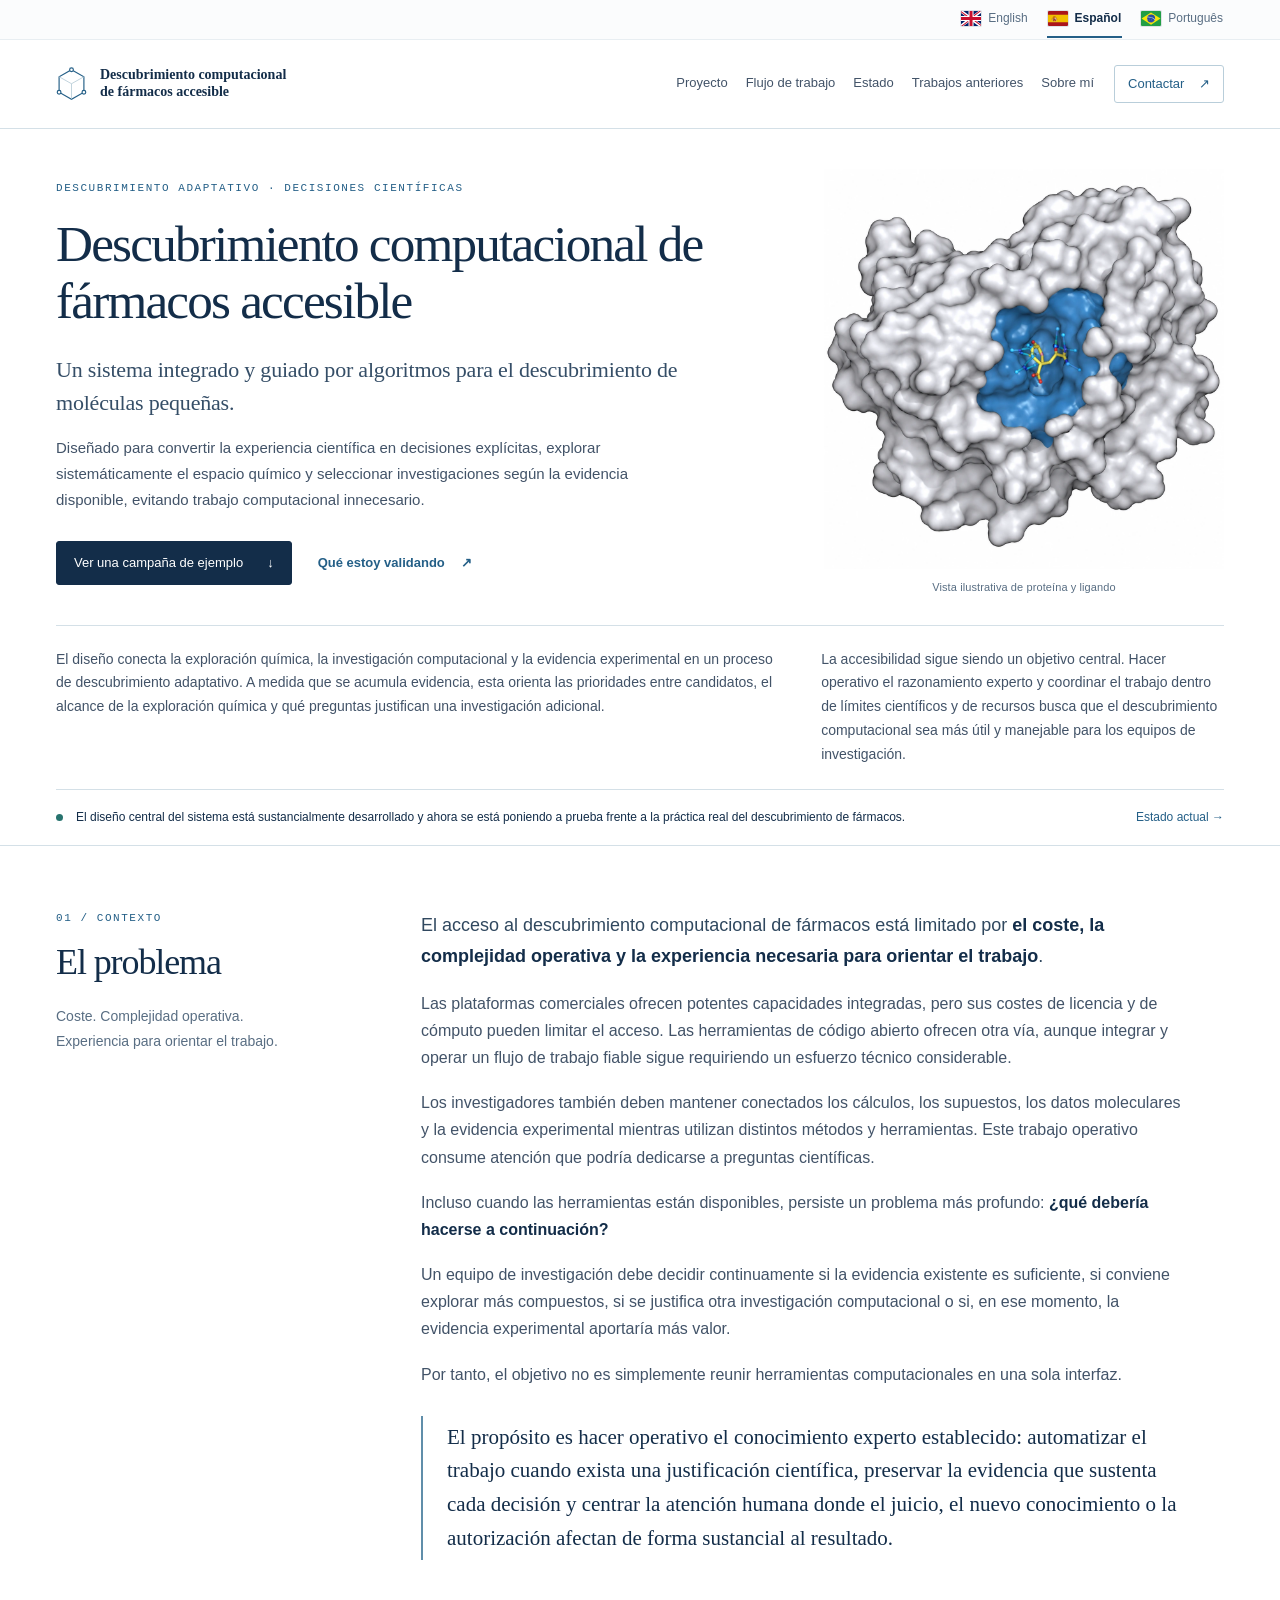
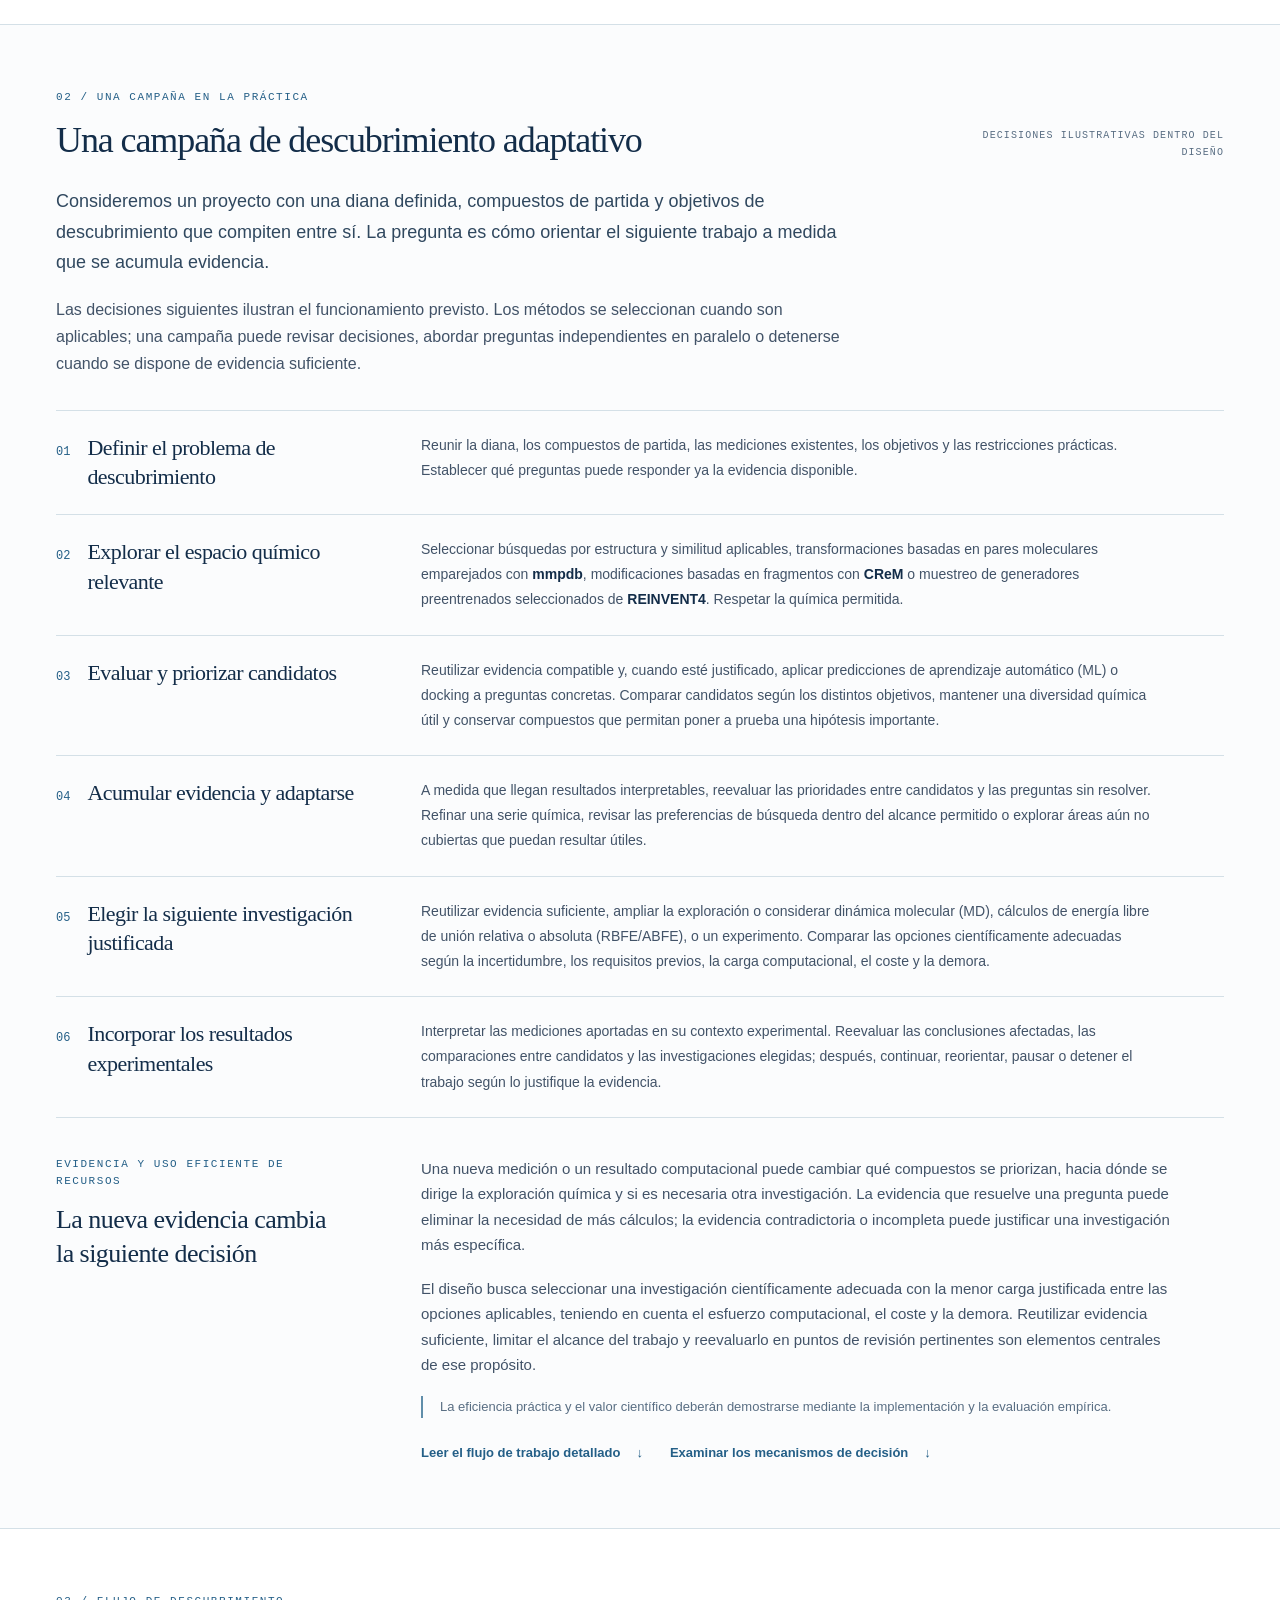
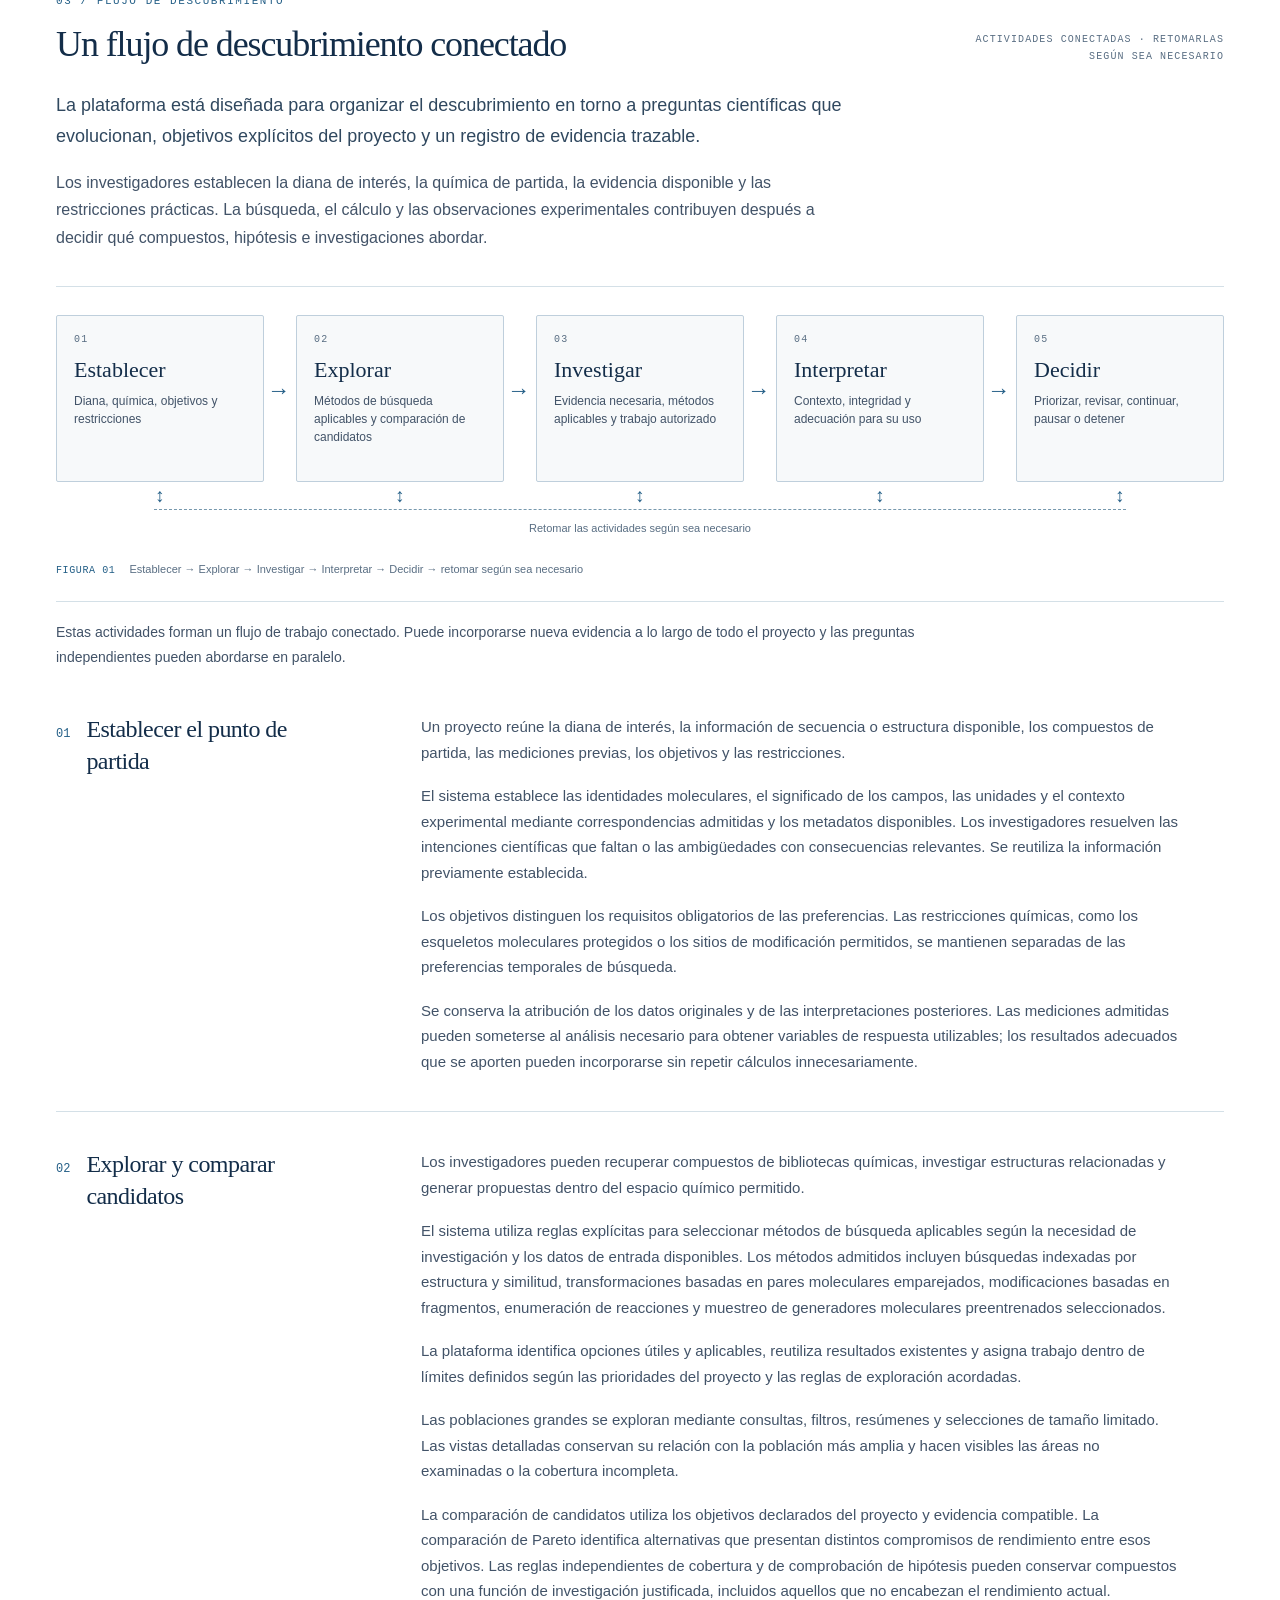
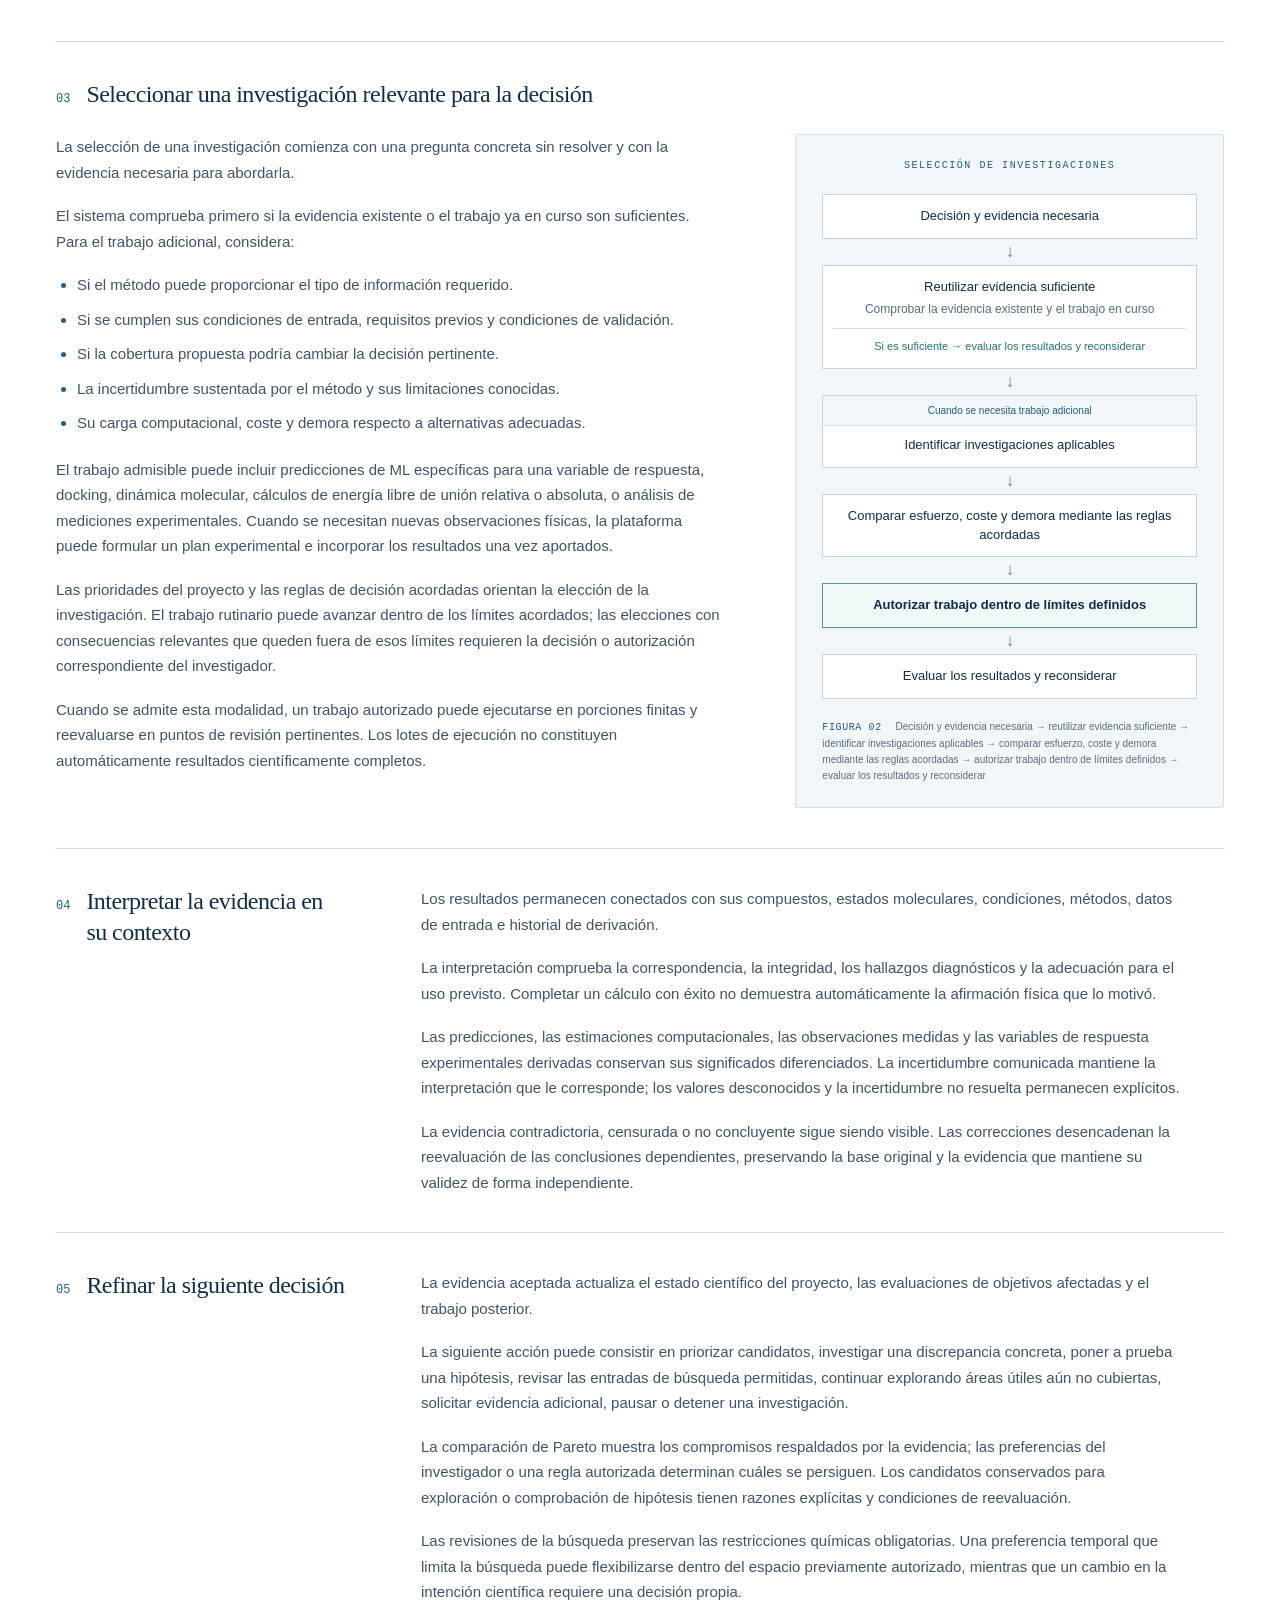
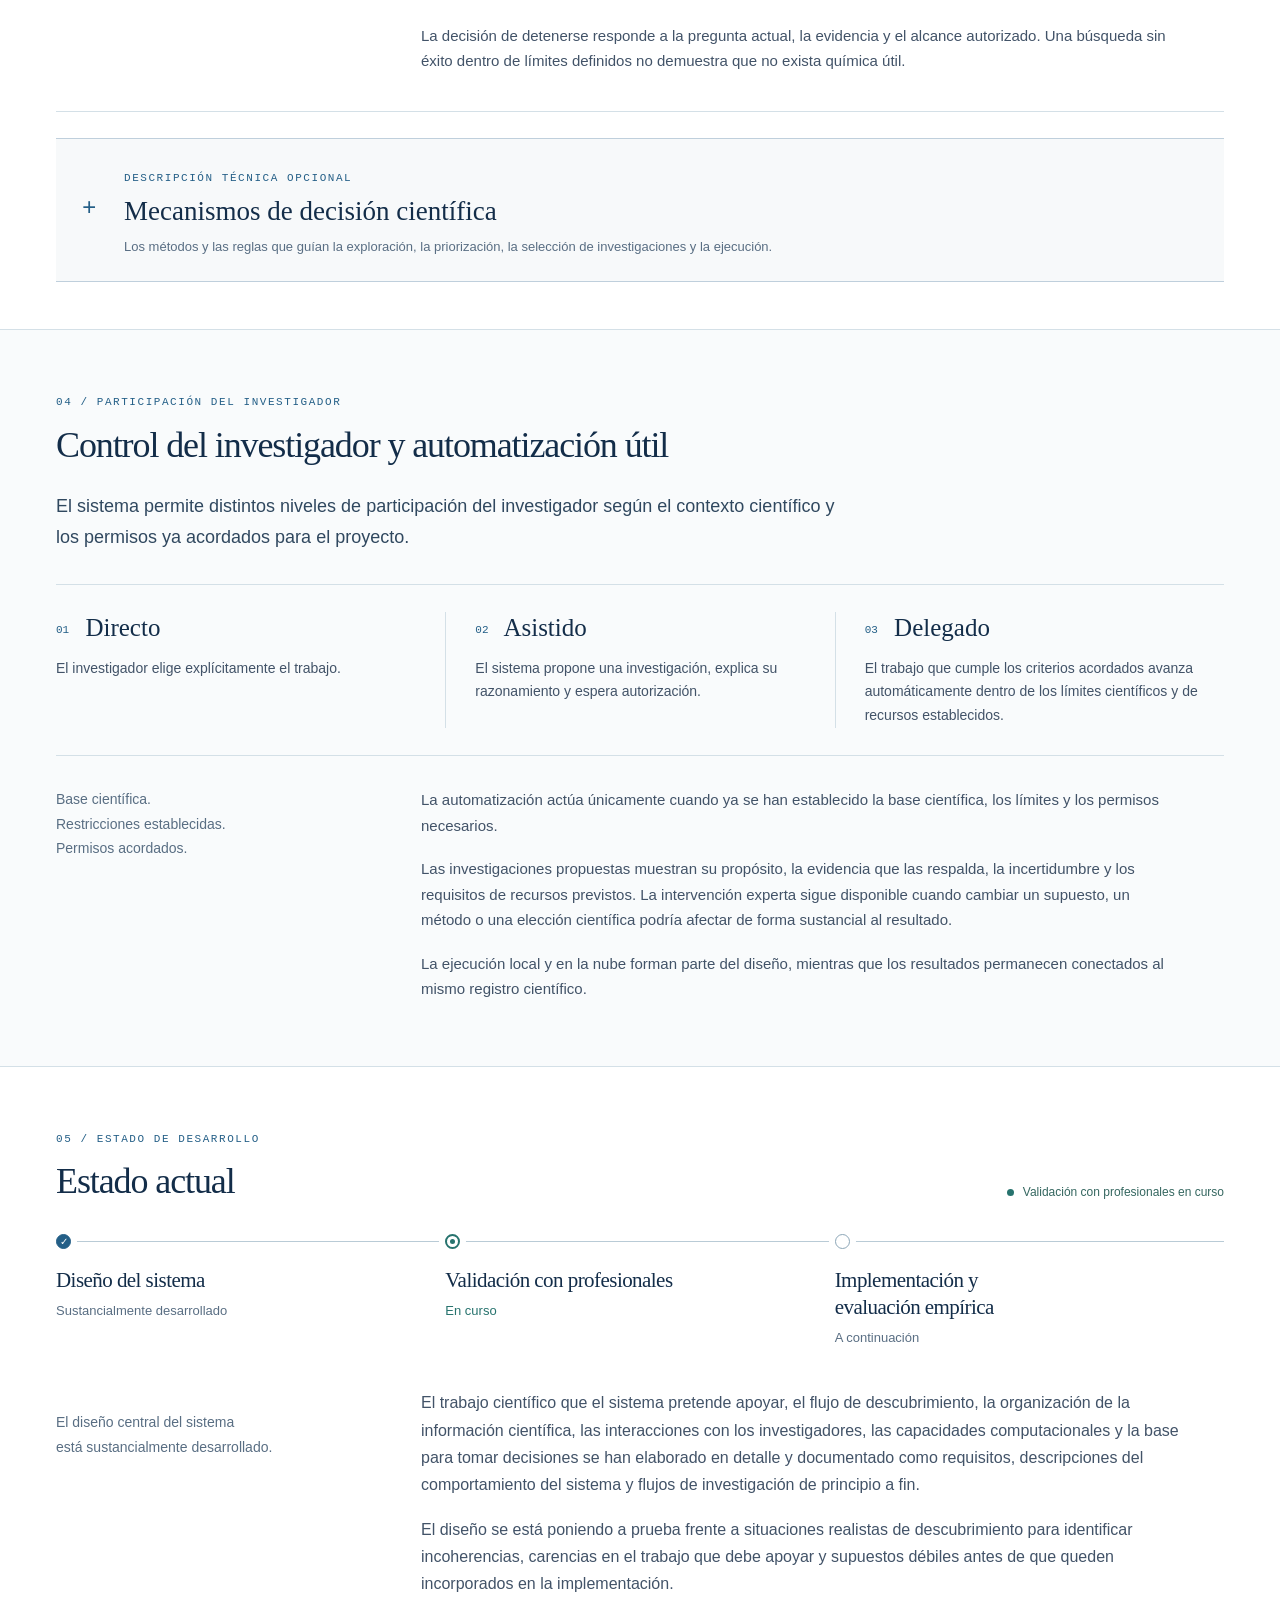
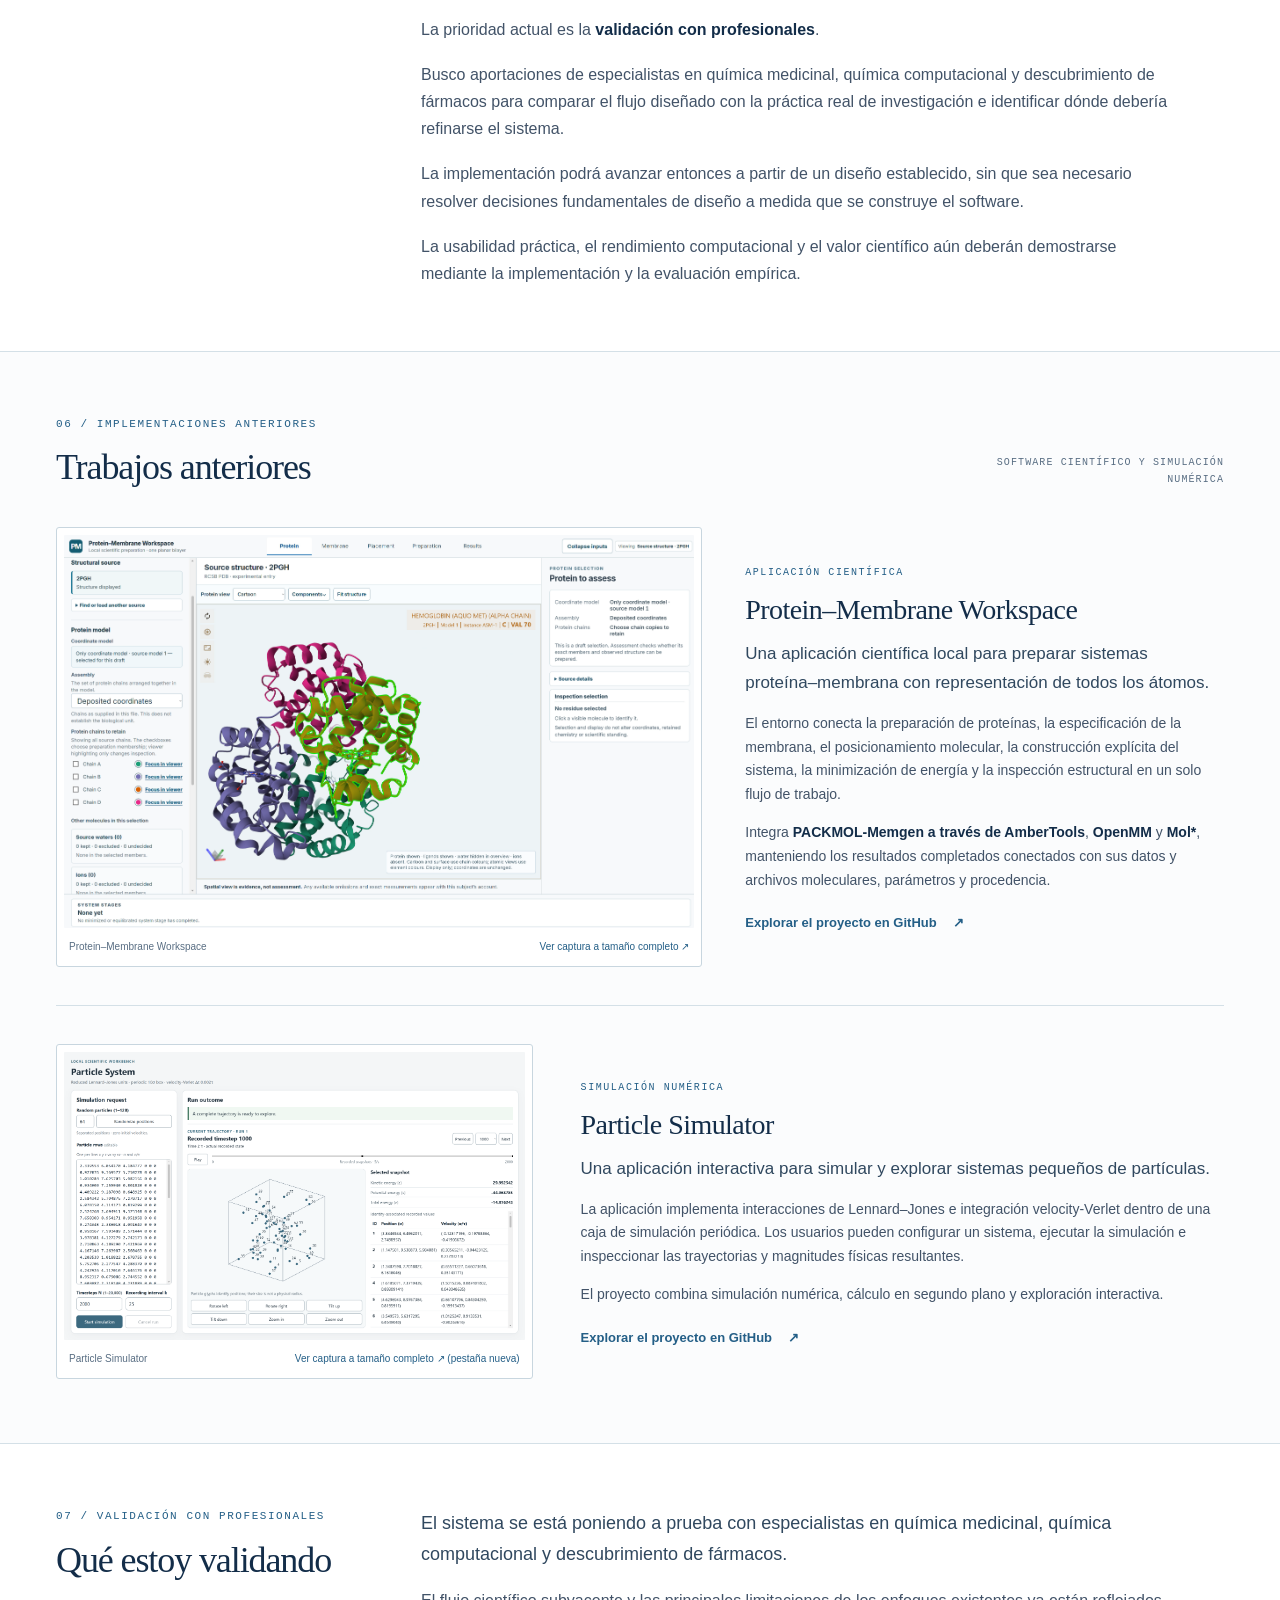
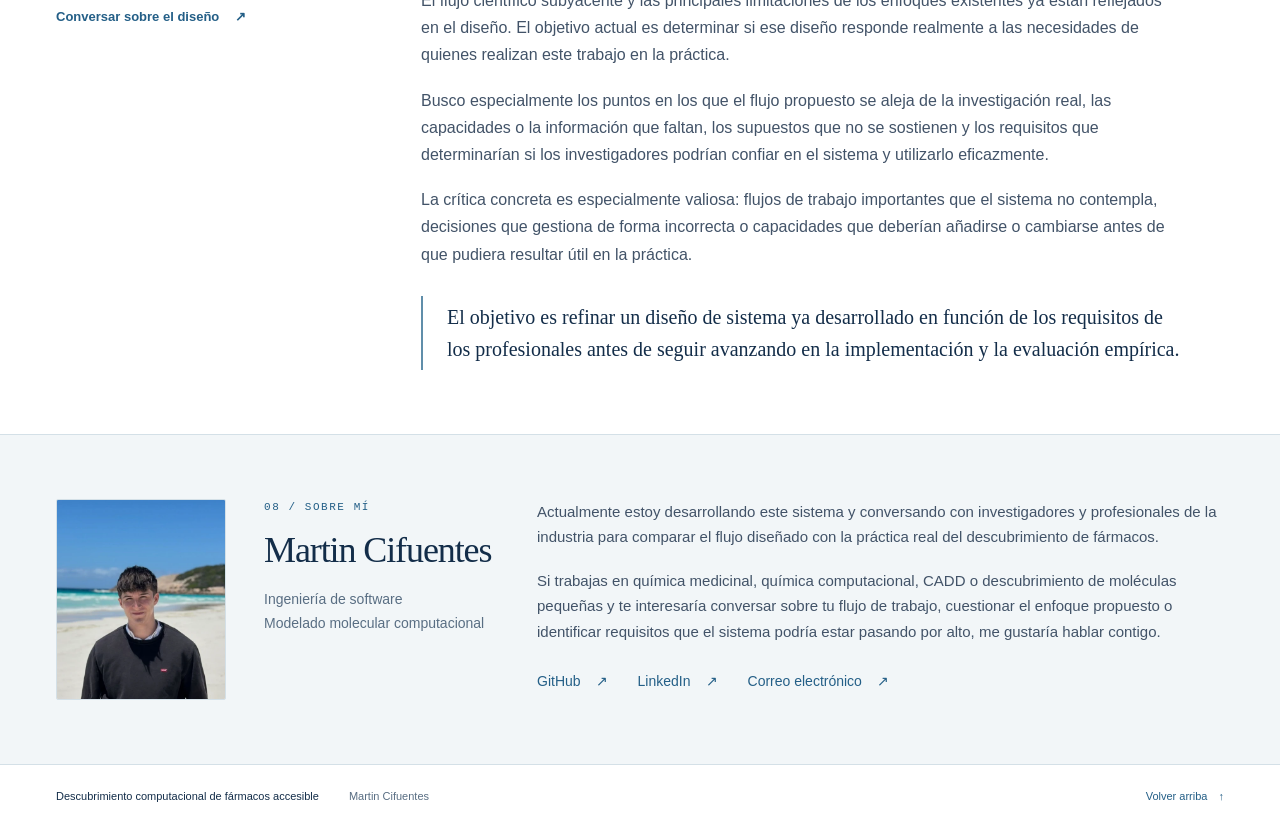
==== es/index.html @ aa2ed047 "Add adaptive discovery overview and Spanish and Brazilian Portuguese pages" ====
<!doctype html>
<html lang="es" prefix="og: https://ogp.me/ns#">
<head>
  <meta charset="utf-8">
  <meta name="viewport" content="width=device-width, initial-scale=1">
  <meta name="theme-color" content="#132d49">
  <meta name="description" content="Diseño de un sistema adaptativo guiado por algoritmos para el descubrimiento de moléculas pequeñas: exploración química, decisiones basadas en la evidencia y cálculos científicamente justificados. Un proyecto de Martin Cifuentes.">
  <title>Descubrimiento computacional de fármacos accesible — Martin Cifuentes</title>
  <!-- Los metadatos para compartir son estáticos para que los rastreadores no necesiten JavaScript.
       Al cambiar de alojamiento, ejecutar: node scripts/set-site-url.mjs https://your-host/your-project/ -->
  <link rel="canonical" href="https://martin1cifuentes.github.io/accessible-computational-drug-discovery/es/">
  <link rel="alternate" hreflang="en" href="https://martin1cifuentes.github.io/accessible-computational-drug-discovery/">
  <link rel="alternate" hreflang="es" href="https://martin1cifuentes.github.io/accessible-computational-drug-discovery/es/">
  <link rel="alternate" hreflang="pt-BR" href="https://martin1cifuentes.github.io/accessible-computational-drug-discovery/pt-br/">
  <link rel="alternate" hreflang="x-default" href="https://martin1cifuentes.github.io/accessible-computational-drug-discovery/">
  <meta property="og:locale" content="es_ES">
  <meta property="og:locale:alternate" content="en_GB">
  <meta property="og:locale:alternate" content="pt_BR">
  <meta property="og:type" content="website">
  <meta property="og:site_name" content="Descubrimiento computacional de fármacos accesible">
  <meta property="og:title" content="Descubrimiento computacional de fármacos accesible">
  <meta property="og:description" content="Diseño de un sistema adaptativo para el descubrimiento de moléculas pequeñas que conecta exploración química, evidencia acumulada e investigaciones científicamente justificadas. Diseño central sustancialmente desarrollado; validación con profesionales en curso.">
  <meta property="og:url" content="https://martin1cifuentes.github.io/accessible-computational-drug-discovery/es/">
  <meta property="og:image" content="https://martin1cifuentes.github.io/accessible-computational-drug-discovery/assets/social-preview-v2.jpg">
  <meta property="og:image:type" content="image/jpeg">
  <meta property="og:image:width" content="1200">
  <meta property="og:image:height" content="630">
  <meta property="og:image:alt" content="Descubrimiento computacional de fármacos accesible, de Martin Cifuentes. Actividades conectadas: Establecer, Explorar, Investigar, Interpretar, Decidir; retomarlas según sea necesario. Puede incorporarse nueva evidencia en cualquier momento y las preguntas independientes pueden abordarse en paralelo. Validación con profesionales en curso.">
  <meta name="twitter:card" content="summary_large_image">
  <meta name="twitter:title" content="Descubrimiento computacional de fármacos accesible">
  <meta name="twitter:description" content="Diseño de un sistema adaptativo para el descubrimiento de moléculas pequeñas que conecta exploración química, evidencia acumulada e investigaciones científicamente justificadas. Diseño central sustancialmente desarrollado; validación con profesionales en curso.">
  <meta name="twitter:image" content="https://martin1cifuentes.github.io/accessible-computational-drug-discovery/assets/social-preview-v2.jpg">
  <meta name="twitter:image:alt" content="Descubrimiento computacional de fármacos accesible, de Martin Cifuentes. Actividades conectadas: Establecer, Explorar, Investigar, Interpretar, Decidir; retomarlas según sea necesario. Puede incorporarse nueva evidencia en cualquier momento y las preguntas independientes pueden abordarse en paralelo. Validación con profesionales en curso.">
  <link rel="icon" href="../assets/favicon.svg" type="image/svg+xml">
  <link rel="stylesheet" href="../styles.css?v=20261009-languages">
  <script src="../site-config.js" defer></script>
  <script src="../site.js?v=20261009-languages" defer></script>
</head>
<body>
  <a class="skip-link" href="#main">Saltar al contenido</a>
  <header class="site-header">
    <div class="language-bar">
      <nav class="container language-switcher" aria-label="Idioma del sitio web">
        <a href="../" hreflang="en" lang="en" aria-label="English"><img src="../assets/flags/gb.svg" width="20" height="15" alt="" aria-hidden="true"><span>English</span></a>
        <a href="../es/" hreflang="es" lang="es" aria-label="Español" aria-current="page"><img src="../assets/flags/es.svg" width="20" height="15" alt="" aria-hidden="true"><span>Español</span></a>
        <a href="../pt-br/" hreflang="pt-BR" lang="pt-BR" aria-label="Português (Brasil)"><img src="../assets/flags/br.svg" width="20" height="15" alt="" aria-hidden="true"><span>Português</span></a>
      </nav>
    </div>
    <div class="container header-inner">
      <a class="brand" href="#top" aria-label="Descubrimiento computacional de fármacos accesible, inicio">
        <svg class="brand-mark" viewBox="0 0 40 44" aria-hidden="true"><path d="M20 3 36 12v20L20 41 4 32V12Z"/><path d="m4 12 16 9 16-9M20 21v20"/><circle cx="20" cy="3" r="2.4"/><circle cx="36" cy="32" r="2.4"/><circle cx="4" cy="32" r="2.4"/></svg>
        <span>Descubrimiento computacional<br>de fármacos accesible</span>
      </a>
      <nav class="main-nav" aria-label="Navegación principal">
        <a href="#problem">Proyecto</a><a href="#workflow">Flujo de trabajo</a><a href="#status">Estado</a><a href="#previous-work">Trabajos anteriores</a><a href="#about">Sobre mí</a>
      </nav>
      <a class="header-contact" href="mailto:martincifuentesgomez1@gmail.com">Contactar <span aria-hidden="true">↗</span></a>
    </div>
  </header>

  <main id="main">
    <section class="hero container" id="top" aria-labelledby="project-title">
      <div class="hero-main">
        <div class="hero-copy">
          <p class="eyebrow">Descubrimiento adaptativo · Decisiones científicas</p>
          <h1 id="project-title">Descubrimiento computacional de fármacos accesible</h1>
          <p class="hero-intro">Un sistema integrado y guiado por algoritmos para el descubrimiento de moléculas pequeñas.</p>
          <p class="hero-summary">Diseñado para convertir la experiencia científica en decisiones explícitas, explorar sistemáticamente el espacio químico y seleccionar investigaciones según la evidencia disponible, evitando trabajo computacional innecesario.</p>
          <div class="hero-actions"><a class="button button-primary" href="#campaign">Ver una campaña de ejemplo <span aria-hidden="true">↓</span></a><a class="text-link" href="#validation">Qué estoy validando <span aria-hidden="true">↗</span></a></div>
        </div>
        <figure class="hero-figure">
          <img src="../assets/protein-ligand-illustration.webp" width="1254" height="1254" fetchpriority="high" decoding="async" alt="Ilustración de una superficie proteica con un bolsillo de unión azul que rodea una molécula pequeña representada mediante varillas.">
          <figcaption>Vista ilustrativa de proteína y ligando</figcaption>
        </figure>
      </div>
      <div class="hero-context prose">
          <p>El diseño conecta la exploración química, la investigación computacional y la evidencia experimental en un proceso de descubrimiento adaptativo. A medida que se acumula evidencia, esta orienta las prioridades entre candidatos, el alcance de la exploración química y qué preguntas justifican una investigación adicional.</p>
          <p>La accesibilidad sigue siendo un objetivo central. Hacer operativo el razonamiento experto y coordinar el trabajo dentro de límites científicos y de recursos busca que el descubrimiento computacional sea más útil y manejable para los equipos de investigación.</p>
      </div>
      <div class="hero-status"><span class="status-dot" aria-hidden="true"></span><p><strong>El diseño central del sistema está sustancialmente desarrollado y ahora se está poniendo a prueba frente a la práctica real del descubrimiento de fármacos.</strong></p><a href="#status" aria-label="Consultar el estado actual del proyecto">Estado actual <span aria-hidden="true">→</span></a></div>
    </section>

    <section class="section" id="problem" aria-labelledby="problem-title">
      <div class="container editorial-grid">
        <div class="section-aside"><p class="eyebrow">01 / Contexto</p><h2 id="problem-title">El problema</h2><p class="aside-note">Coste. Complejidad operativa.<br>Experiencia para orientar el trabajo.</p></div>
        <div class="prose">
          <p class="lead">El acceso al descubrimiento computacional de fármacos está limitado por <strong>el coste, la complejidad operativa y la experiencia necesaria para orientar el trabajo</strong>.</p>
          <p>Las plataformas comerciales ofrecen potentes capacidades integradas, pero sus costes de licencia y de cómputo pueden limitar el acceso. Las herramientas de código abierto ofrecen otra vía, aunque integrar y operar un flujo de trabajo fiable sigue requiriendo un esfuerzo técnico considerable.</p>
          <p>Los investigadores también deben mantener conectados los cálculos, los supuestos, los datos moleculares y la evidencia experimental mientras utilizan distintos métodos y herramientas. Este trabajo operativo consume atención que podría dedicarse a preguntas científicas.</p>
          <p>Incluso cuando las herramientas están disponibles, persiste un problema más profundo: <strong>¿qué debería hacerse a continuación?</strong></p>
          <p>Un equipo de investigación debe decidir continuamente si la evidencia existente es suficiente, si conviene explorar más compuestos, si se justifica otra investigación computacional o si, en ese momento, la evidencia experimental aportaría más valor.</p>
          <p>Por tanto, el objetivo no es simplemente reunir herramientas computacionales en una sola interfaz.</p>
          <blockquote>El propósito es hacer operativo el conocimiento experto establecido: automatizar el trabajo cuando exista una justificación científica, preservar la evidencia que sustenta cada decisión y centrar la atención humana donde el juicio, el nuevo conocimiento o la autorización afectan de forma sustancial al resultado.</blockquote>
        </div>
      </div>
    </section>

    <section class="section campaign-section" id="campaign" aria-labelledby="campaign-title">
      <div class="container">
        <div class="section-heading"><div><p class="eyebrow">02 / Una campaña en la práctica</p><h2 id="campaign-title">Una campaña de descubrimiento adaptativo</h2></div><span class="margin-label">Decisiones ilustrativas dentro del diseño</span></div>
        <div class="prose section-intro"><p class="lead">Consideremos un proyecto con una diana definida, compuestos de partida y objetivos de descubrimiento que compiten entre sí. La pregunta es cómo orientar el siguiente trabajo a medida que se acumula evidencia.</p><p>Las decisiones siguientes ilustran el funcionamiento previsto. Los métodos se seleccionan cuando son aplicables; una campaña puede revisar decisiones, abordar preguntas independientes en paralelo o detenerse cuando se dispone de evidencia suficiente.</p></div>
        <ol class="campaign-decisions">
          <li><div class="campaign-step"><span class="step-index" aria-hidden="true">01</span><h3>Definir el problema de descubrimiento</h3></div><p>Reunir la diana, los compuestos de partida, las mediciones existentes, los objetivos y las restricciones prácticas. Establecer qué preguntas puede responder ya la evidencia disponible.</p></li>
          <li><div class="campaign-step"><span class="step-index" aria-hidden="true">02</span><h3>Explorar el espacio químico relevante</h3></div><p>Seleccionar búsquedas por estructura y similitud aplicables, transformaciones basadas en pares moleculares emparejados con <strong>mmpdb</strong>, modificaciones basadas en fragmentos con <strong>CReM</strong> o muestreo de generadores preentrenados seleccionados de <strong>REINVENT4</strong>. Respetar la química permitida.</p></li>
          <li><div class="campaign-step"><span class="step-index" aria-hidden="true">03</span><h3>Evaluar y priorizar candidatos</h3></div><p>Reutilizar evidencia compatible y, cuando esté justificado, aplicar predicciones de aprendizaje automático (ML) o docking a preguntas concretas. Comparar candidatos según los distintos objetivos, mantener una diversidad química útil y conservar compuestos que permitan poner a prueba una hipótesis importante.</p></li>
          <li><div class="campaign-step"><span class="step-index" aria-hidden="true">04</span><h3>Acumular evidencia y adaptarse</h3></div><p>A medida que llegan resultados interpretables, reevaluar las prioridades entre candidatos y las preguntas sin resolver. Refinar una serie química, revisar las preferencias de búsqueda dentro del alcance permitido o explorar áreas aún no cubiertas que puedan resultar útiles.</p></li>
          <li><div class="campaign-step"><span class="step-index" aria-hidden="true">05</span><h3>Elegir la siguiente investigación justificada</h3></div><p>Reutilizar evidencia suficiente, ampliar la exploración o considerar dinámica molecular (MD), cálculos de energía libre de unión relativa o absoluta (RBFE/ABFE), o un experimento. Comparar las opciones científicamente adecuadas según la incertidumbre, los requisitos previos, la carga computacional, el coste y la demora.</p></li>
          <li><div class="campaign-step"><span class="step-index" aria-hidden="true">06</span><h3>Incorporar los resultados experimentales</h3></div><p>Interpretar las mediciones aportadas en su contexto experimental. Reevaluar las conclusiones afectadas, las comparaciones entre candidatos y las investigaciones elegidas; después, continuar, reorientar, pausar o detener el trabajo según lo justifique la evidencia.</p></li>
        </ol>
        <div class="evidence-adaptation editorial-grid">
          <div><p class="eyebrow">Evidencia y uso eficiente de recursos</p><h3>La nueva evidencia cambia la siguiente decisión</h3></div>
          <div class="prose"><p>Una nueva medición o un resultado computacional puede cambiar qué compuestos se priorizan, hacia dónde se dirige la exploración química y si es necesaria otra investigación. La evidencia que resuelve una pregunta puede eliminar la necesidad de más cálculos; la evidencia contradictoria o incompleta puede justificar una investigación más específica.</p><p>El diseño busca seleccionar una investigación científicamente adecuada con la menor carga justificada entre las opciones aplicables, teniendo en cuenta el esfuerzo computacional, el coste y la demora. Reutilizar evidencia suficiente, limitar el alcance del trabajo y reevaluarlo en puntos de revisión pertinentes son elementos centrales de ese propósito.</p><p class="evidence-qualification">La eficiencia práctica y el valor científico deberán demostrarse mediante la implementación y la evaluación empírica.</p><div class="campaign-links"><a class="text-link" href="#workflow">Leer el flujo de trabajo detallado <span aria-hidden="true">↓</span></a><a class="text-link" href="#mechanisms">Examinar los mecanismos de decisión <span aria-hidden="true">↓</span></a></div></div>
        </div>
      </div>
    </section>

    <section class="section workflow-section" id="workflow" aria-labelledby="workflow-title">
      <div class="container">
        <div class="section-heading"><div><p class="eyebrow">03 / Flujo de descubrimiento</p><h2 id="workflow-title">Un flujo de descubrimiento conectado</h2></div><span class="margin-label">Actividades conectadas · retomarlas según sea necesario</span></div>
        <div class="prose section-intro"><p class="lead">La plataforma está diseñada para organizar el descubrimiento en torno a preguntas científicas que evolucionan, objetivos explícitos del proyecto y un registro de evidencia trazable.</p><p>Los investigadores establecen la diana de interés, la química de partida, la evidencia disponible y las restricciones prácticas. La búsqueda, el cálculo y las observaciones experimentales contribuyen después a decidir qué compuestos, hipótesis e investigaciones abordar.</p></div>
        <figure class="workflow-figure" aria-labelledby="workflow-caption">
          <ol class="workflow-nodes"><li><a href="#establish"><span class="node-number">01</span><strong>Establecer</strong><span>Diana, química, objetivos y restricciones</span></a></li>
<li><a href="#explore"><span class="node-number">02</span><strong>Explorar</strong><span>Métodos de búsqueda aplicables y comparación de candidatos</span></a></li>
<li><a href="#investigate"><span class="node-number">03</span><strong>Investigar</strong><span>Evidencia necesaria, métodos aplicables y trabajo autorizado</span></a></li>
<li><a href="#interpret"><span class="node-number">04</span><strong>Interpretar</strong><span>Contexto, integridad y adecuación para su uso</span></a></li>
<li><a href="#decide"><span class="node-number">05</span><strong>Decidir</strong><span>Priorizar, revisar, continuar, pausar o detener</span></a></li></ol>
          <div class="workflow-revisit" aria-hidden="true"><span>↕</span><span>↕</span><span>↕</span><span>↕</span><span>↕</span><p>Retomar las actividades según sea necesario</p></div>
          <figcaption id="workflow-caption"><span class="figure-label">Figura 01</span> Establecer → Explorar → Investigar → Interpretar → Decidir → retomar según sea necesario</figcaption>
        </figure>
        <p class="workflow-context-note">Estas actividades forman un flujo de trabajo conectado. Puede incorporarse nueva evidencia a lo largo de todo el proyecto y las preguntas independientes pueden abordarse en paralelo.</p>
        <div class="workflow-detail" id="establish"><div class="step-heading"><span class="step-index">01</span><h3>Establecer el punto de partida</h3></div><div class="prose"><p>Un proyecto reúne la diana de interés, la información de secuencia o estructura disponible, los compuestos de partida, las mediciones previas, los objetivos y las restricciones.</p>
<p>El sistema establece las identidades moleculares, el significado de los campos, las unidades y el contexto experimental mediante correspondencias admitidas y los metadatos disponibles. Los investigadores resuelven las intenciones científicas que faltan o las ambigüedades con consecuencias relevantes. Se reutiliza la información previamente establecida.</p>
<p>Los objetivos distinguen los requisitos obligatorios de las preferencias. Las restricciones químicas, como los esqueletos moleculares protegidos o los sitios de modificación permitidos, se mantienen separadas de las preferencias temporales de búsqueda.</p>
<p>Se conserva la atribución de los datos originales y de las interpretaciones posteriores. Las mediciones admitidas pueden someterse al análisis necesario para obtener variables de respuesta utilizables; los resultados adecuados que se aporten pueden incorporarse sin repetir cálculos innecesariamente.</p></div></div>
        <div class="workflow-detail" id="explore"><div class="step-heading"><span class="step-index">02</span><h3>Explorar y comparar candidatos</h3></div><div class="prose"><p>Los investigadores pueden recuperar compuestos de bibliotecas químicas, investigar estructuras relacionadas y generar propuestas dentro del espacio químico permitido.</p>
<p>El sistema utiliza reglas explícitas para seleccionar métodos de búsqueda aplicables según la necesidad de investigación y los datos de entrada disponibles. Los métodos admitidos incluyen búsquedas indexadas por estructura y similitud, transformaciones basadas en pares moleculares emparejados, modificaciones basadas en fragmentos, enumeración de reacciones y muestreo de generadores moleculares preentrenados seleccionados.</p>
<p>La plataforma identifica opciones útiles y aplicables, reutiliza resultados existentes y asigna trabajo dentro de límites definidos según las prioridades del proyecto y las reglas de exploración acordadas.</p>
<p>Las poblaciones grandes se exploran mediante consultas, filtros, resúmenes y selecciones de tamaño limitado. Las vistas detalladas conservan su relación con la población más amplia y hacen visibles las áreas no examinadas o la cobertura incompleta.</p>
<p>La comparación de candidatos utiliza los objetivos declarados del proyecto y evidencia compatible. La comparación de Pareto identifica alternativas que presentan distintos compromisos de rendimiento entre esos objetivos. Las reglas independientes de cobertura y de comprobación de hipótesis pueden conservar compuestos con una función de investigación justificada, incluidos aquellos que no encabezan el rendimiento actual.</p></div></div>
        <div class="investigation-detail" id="investigate">
          <div class="step-heading"><span class="step-index">03</span><h3>Seleccionar una investigación relevante para la decisión</h3></div>
          <div class="investigation-grid">
            <div class="prose"><p>La selección de una investigación comienza con una pregunta concreta sin resolver y con la evidencia necesaria para abordarla.</p>
<p>El sistema comprueba primero si la evidencia existente o el trabajo ya en curso son suficientes. Para el trabajo adicional, considera:</p>
<ul class="investigation-criteria"><li>Si el método puede proporcionar el tipo de información requerido.</li><li>Si se cumplen sus condiciones de entrada, requisitos previos y condiciones de validación.</li><li>Si la cobertura propuesta podría cambiar la decisión pertinente.</li><li>La incertidumbre sustentada por el método y sus limitaciones conocidas.</li><li>Su carga computacional, coste y demora respecto a alternativas adecuadas.</li></ul>
<p>El trabajo admisible puede incluir predicciones de ML específicas para una variable de respuesta, docking, dinámica molecular, cálculos de energía libre de unión relativa o absoluta, o análisis de mediciones experimentales. Cuando se necesitan nuevas observaciones físicas, la plataforma puede formular un plan experimental e incorporar los resultados una vez aportados.</p>
<p>Las prioridades del proyecto y las reglas de decisión acordadas orientan la elección de la investigación. El trabajo rutinario puede avanzar dentro de los límites acordados; las elecciones con consecuencias relevantes que queden fuera de esos límites requieren la decisión o autorización correspondiente del investigador.</p>
<p>Cuando se admite esta modalidad, un trabajo autorizado puede ejecutarse en porciones finitas y reevaluarse en puntos de revisión pertinentes. Los lotes de ejecución no constituyen automáticamente resultados científicamente completos.</p></div>
            <figure class="decision-figure" aria-labelledby="decision-caption">
              <p class="eyebrow">Selección de investigaciones</p>
              <ol class="decision-nodes">
                <li>Decisión y evidencia necesaria</li>
                <li class="reuse-node">Reutilizar evidencia suficiente<span class="decision-criteria">Comprobar la evidencia existente y el trabajo en curso</span><span class="decision-reuse-route">Si es suficiente → evaluar los resultados y reconsiderar</span></li>
                <li><span class="decision-condition">Cuando se necesita trabajo adicional</span>Identificar investigaciones aplicables</li>
                <li>Comparar esfuerzo, coste y demora mediante las reglas acordadas</li>
                <li class="selected-node">Autorizar trabajo dentro de límites definidos</li>
                <li>Evaluar los resultados y reconsiderar</li>
              </ol>
              <figcaption id="decision-caption"><span class="figure-label">Figura 02</span> Decisión y evidencia necesaria → reutilizar evidencia suficiente → identificar investigaciones aplicables → comparar esfuerzo, coste y demora mediante las reglas acordadas → autorizar trabajo dentro de límites definidos → evaluar los resultados y reconsiderar</figcaption>
            </figure>
          </div>
        </div>
        <div class="workflow-detail" id="interpret"><div class="step-heading"><span class="step-index">04</span><h3>Interpretar la evidencia en su contexto</h3></div><div class="prose"><p>Los resultados permanecen conectados con sus compuestos, estados moleculares, condiciones, métodos, datos de entrada e historial de derivación.</p>
<p>La interpretación comprueba la correspondencia, la integridad, los hallazgos diagnósticos y la adecuación para el uso previsto. Completar un cálculo con éxito no demuestra automáticamente la afirmación física que lo motivó.</p>
<p>Las predicciones, las estimaciones computacionales, las observaciones medidas y las variables de respuesta experimentales derivadas conservan sus significados diferenciados. La incertidumbre comunicada mantiene la interpretación que le corresponde; los valores desconocidos y la incertidumbre no resuelta permanecen explícitos.</p>
<p>La evidencia contradictoria, censurada o no concluyente sigue siendo visible. Las correcciones desencadenan la reevaluación de las conclusiones dependientes, preservando la base original y la evidencia que mantiene su validez de forma independiente.</p></div></div>
        <div class="workflow-detail" id="decide"><div class="step-heading"><span class="step-index">05</span><h3>Refinar la siguiente decisión</h3></div><div class="prose"><p>La evidencia aceptada actualiza el estado científico del proyecto, las evaluaciones de objetivos afectadas y el trabajo posterior.</p>
<p>La siguiente acción puede consistir en priorizar candidatos, investigar una discrepancia concreta, poner a prueba una hipótesis, revisar las entradas de búsqueda permitidas, continuar explorando áreas útiles aún no cubiertas, solicitar evidencia adicional, pausar o detener una investigación.</p>
<p>La comparación de Pareto muestra los compromisos respaldados por la evidencia; las preferencias del investigador o una regla autorizada determinan cuáles se persiguen. Los candidatos conservados para exploración o comprobación de hipótesis tienen razones explícitas y condiciones de reevaluación.</p>
<p>Las revisiones de la búsqueda preservan las restricciones químicas obligatorias. Una preferencia temporal que limita la búsqueda puede flexibilizarse dentro del espacio previamente autorizado, mientras que un cambio en la intención científica requiere una decisión propia.</p>
<p>La decisión de detenerse responde a la pregunta actual, la evidencia y el alcance autorizado. Una búsqueda sin éxito dentro de límites definidos no demuestra que no exista química útil.</p></div></div>

        <details class="mechanism-details" id="mechanisms">
          <summary><span><span class="eyebrow">Descripción técnica opcional</span><strong>Mecanismos de decisión científica</strong><span class="mechanism-summary">Los métodos y las reglas que guían la exploración, la priorización, la selección de investigaciones y la ejecución.</span></span></summary>
          <div class="mechanism-content">
            <p class="mechanism-intro">El diseño combina métodos computacionales establecidos con reglas explícitas para decidir cuándo su uso está científicamente justificado. Estas son funciones dentro del diseño del sistema; la implementación y el rendimiento empírico aún deben demostrarse.</p>
            <section class="mechanism-row" aria-labelledby="mechanism-exploration"><h3 id="mechanism-exploration">Exploración del espacio químico</h3><div class="prose"><p><a href="https://www.rdkit.org/docs/GettingStartedInPython.html">RDKit</a> proporciona representaciones moleculares, comparaciones estructurales y selección de diversidad basada en huellas moleculares. <a href="https://github.com/rdkit/mmpdb">mmpdb</a> permite utilizar transformaciones obtenidas de pares moleculares emparejados; <a href="https://github.com/DrrDom/crem">CReM</a> propone modificaciones basadas en fragmentos; los generadores preentrenados seleccionados de <a href="https://github.com/MolecularAI/REINVENT4">REINVENT4</a> proporcionan otra fuente de propuestas moleculares.</p><p>La aplicabilidad, los datos de entrada disponibles y la química permitida determinan qué vías se utilizan.</p></div></section>
            <section class="mechanism-row" aria-labelledby="mechanism-prioritization"><h3 id="mechanism-prioritization">Priorización multiobjetivo</h3><div class="prose"><p>Las comparaciones de Pareto muestran los compromisos entre objetivos. Las reglas de diversidad, exploración y comprobación de hipótesis conservan alternativas científicamente útiles de forma independiente de la selección basada en el rendimiento.</p><p>El diseño utiliza <a href="https://pymoo.org/">pymoo</a> para la comparación por no dominancia y <a href="https://pymoo.org/algorithms/moo/nsga2.html">NSGA-II</a> para optimizar conjuntos de candidatos dentro de límites definidos, con objetivos explícitos, criterios para incluir compuestos en un conjunto y restricciones científicas. RDKit proporciona los métodos admitidos de selección por diversidad de huellas moleculares.</p>
<p>Puede utilizarse una estrategia opcional de búsqueda sobre poblaciones de candidatos una vez establecida su adecuación al problema científico previsto. Puede emplear medidas de rango y de densidad de soluciones (crowding) para seleccionar progenitores de nuevas generaciones y elegir qué candidatos permanecen en la población según su rendimiento. La exploración y la comprobación de hipótesis se rigen por reglas independientes.</p>
<p>Generar moléculas, elegir investigaciones y programar el trabajo del proyecto siguen siendo tareas separadas. Los candidatos seleccionados se comprueban frente al problema científico original, incluidos sus objetivos, criterios de inclusión y restricciones científicas. Cambiar un método de optimización requiere preservar ese problema y establecer que el sustituto se comporta de forma adecuada para el uso previsto antes de adoptarlo.</p></div></section>
            <section class="mechanism-row" aria-labelledby="mechanism-investigations"><h3 id="mechanism-investigations">Selección de investigaciones</h3><div class="prose"><p>Las comprobaciones explícitas evalúan la evidencia necesaria, la aplicabilidad del método, los requisitos previos, la incertidumbre sustentada y la adecuación científica. Antes de seleccionar trabajo adicional, se consideran la evidencia existente y el trabajo ya en curso.</p><p>El esfuerzo computacional, el coste y la demora se comparan entre alternativas adecuadas mediante las reglas acordadas para el proyecto. Un método de menor coste solo es útil si puede proporcionar evidencia apropiada para la decisión.</p></div></section>
            <section class="mechanism-row" aria-labelledby="mechanism-adaptation"><h3 id="mechanism-adaptation">Adaptación al acumularse evidencia</h3><div class="prose"><p>La nueva evidencia modifica las evaluaciones de objetivos afectadas, las prioridades entre candidatos y las preguntas sin resolver. La búsqueda puede centrarse en química prometedora o explorar alternativas con una función justificada de obtención de información.</p><p>Esto equilibra el seguimiento de los candidatos prometedores actuales con la exploración y la comprobación de hipótesis. Las restricciones químicas obligatorias y la autorización del investigador siguen rigiendo los cambios de alcance.</p></div></section>
            <section class="mechanism-row" aria-labelledby="mechanism-execution"><h3 id="mechanism-execution">Ejecución y procedencia</h3><div class="prose"><p>El diseño de ejecución incluye <a href="https://aiida.readthedocs.io/projects/aiida-core/en/stable/intro/index.html">AiiDA</a> para los flujos de trabajo computacionales y el seguimiento de la procedencia de los datos, con recursos locales, de computación de alto rendimiento (HPC) y en la nube contemplados en el diseño.</p><p>El trabajo delegado sigue sujeto a los límites científicos y de recursos establecidos, con reevaluación en puntos de revisión pertinentes. La infraestructura de ejecución realiza el trabajo autorizado; las reglas de decisión científica determinan qué trabajo está justificado.</p></div></section>
          </div>
        </details>
      </div>
    </section>

    <section class="section control-section" id="researcher-control" aria-labelledby="control-title">
      <div class="container"><div class="section-heading"><div><p class="eyebrow">04 / Participación del investigador</p><h2 id="control-title">Control del investigador y automatización útil</h2></div></div>
        <p class="section-intro lead">El sistema permite distintos niveles de participación del investigador según el contexto científico y los permisos ya acordados para el proyecto.</p>
        <dl class="control-modes"><div><dt><span>01</span> Directo</dt><dd>El investigador elige explícitamente el trabajo.</dd></div><div><dt><span>02</span> Asistido</dt><dd>El sistema propone una investigación, explica su razonamiento y espera autorización.</dd></div><div><dt><span>03</span> Delegado</dt><dd>El trabajo que cumple los criterios acordados avanza automáticamente dentro de los límites científicos y de recursos establecidos.</dd></div></dl>
        <div class="editorial-grid control-notes"><p class="aside-note">Base científica.<br>Restricciones establecidas.<br>Permisos acordados.</p><div class="prose"><p>La automatización actúa únicamente cuando ya se han establecido la base científica, los límites y los permisos necesarios.</p><p>Las investigaciones propuestas muestran su propósito, la evidencia que las respalda, la incertidumbre y los requisitos de recursos previstos. La intervención experta sigue disponible cuando cambiar un supuesto, un método o una elección científica podría afectar de forma sustancial al resultado.</p><p>La ejecución local y en la nube forman parte del diseño, mientras que los resultados permanecen conectados al mismo registro científico.</p></div></div>
      </div>
    </section>

    <section class="section" id="status" aria-labelledby="status-title"><div class="container">
      <div class="section-heading"><div><p class="eyebrow">05 / Estado de desarrollo</p><h2 id="status-title">Estado actual</h2></div><span class="current-label"><span class="status-dot" aria-hidden="true"></span> Validación con profesionales en curso</span></div>
      <ol class="status-stages"><li class="developed"><span class="stage-marker" aria-hidden="true">✓</span><h3>Diseño del sistema</h3><p>Sustancialmente desarrollado</p></li><li class="in-progress"><span class="stage-marker" aria-hidden="true"></span><h3>Validación con profesionales</h3><p>En curso</p></li><li><span class="stage-marker" aria-hidden="true"></span><h3>Implementación y<br>evaluación empírica</h3><p>A continuación</p></li></ol>
      <div class="editorial-grid"><p class="aside-note">El diseño central del sistema<br>está sustancialmente desarrollado.</p><div class="prose"><p>El trabajo científico que el sistema pretende apoyar, el flujo de descubrimiento, la organización de la información científica, las interacciones con los investigadores, las capacidades computacionales y la base para tomar decisiones se han elaborado en detalle y documentado como requisitos, descripciones del comportamiento del sistema y flujos de investigación de principio a fin.</p><p>El diseño se está poniendo a prueba frente a situaciones realistas de descubrimiento para identificar incoherencias, carencias en el trabajo que debe apoyar y supuestos débiles antes de que queden incorporados en la implementación.</p><p>La prioridad actual es la <strong>validación con profesionales</strong>.</p><p>Busco aportaciones de especialistas en química medicinal, química computacional y descubrimiento de fármacos para comparar el flujo diseñado con la práctica real de investigación e identificar dónde debería refinarse el sistema.</p><p>La implementación podrá avanzar entonces a partir de un diseño establecido, sin que sea necesario resolver decisiones fundamentales de diseño a medida que se construye el software.</p><p>La usabilidad práctica, el rendimiento computacional y el valor científico aún deberán demostrarse mediante la implementación y la evaluación empírica.</p></div></div>
    </div></section>

    <section class="section work-section" id="previous-work" aria-labelledby="work-title"><div class="container">
      <div class="section-heading"><div><p class="eyebrow">06 / Implementaciones anteriores</p><h2 id="work-title">Trabajos anteriores</h2></div><span class="margin-label">Software científico y simulación numérica</span></div>
      <article class="project project-featured" aria-labelledby="protein-title"><div class="project-visual" data-project-image="protein"><a class="screenshot-link" href="../assets/protein-membrane-workspace.png" target="_blank" rel="noopener" aria-label="Ver la captura de Protein–Membrane Workspace a tamaño completo (se abre en una pestaña nueva)"><img src="../assets/protein-membrane-workspace.png" width="2866" height="1788" loading="lazy" decoding="async" alt="Protein–Membrane Workspace mostrando la estructura de origen 2PGH, con controles de selección de cadenas proteicas, un visor de estructuras moleculares y el panel de evaluación de la proteína."><span class="screenshot-caption">Protein–Membrane Workspace <span>Ver captura a tamaño completo ↗</span></span></a></div><div class="project-copy prose"><span class="eyebrow">Aplicación científica</span><h3 id="protein-title">Protein–Membrane Workspace</h3><p class="lead">Una aplicación científica local para preparar sistemas proteína–membrana con representación de todos los átomos.</p><p>El entorno conecta la preparación de proteínas, la especificación de la membrana, el posicionamiento molecular, la construcción explícita del sistema, la minimización de energía y la inspección estructural en un solo flujo de trabajo.</p><p>Integra <strong>PACKMOL-Memgen a través de AmberTools</strong>, <strong>OpenMM</strong> y <strong>Mol*</strong>, manteniendo los resultados completados conectados con sus datos y archivos moleculares, parámetros y procedencia.</p><a class="text-link" data-project-link="protein" href="https://github.com/martin1cifuentes/protein-membrane-system" aria-label="Explorar Protein–Membrane Workspace en GitHub">Explorar el proyecto en GitHub <span aria-hidden="true">↗</span></a></div></article>
      <article class="project project-secondary" aria-labelledby="particle-title"><div class="project-visual" data-project-image="particle"><a class="screenshot-link" href="../assets/particle-simulator.png" target="_blank" rel="noopener"><img src="../assets/particle-simulator.png" width="2880" height="1798" loading="lazy" decoding="async" alt="Entorno de Particle Simulator mostrando 64 partículas en el paso temporal registrado 1000, con controles de simulación y una tabla de energía."><span class="screenshot-caption">Particle Simulator <span>Ver captura a tamaño completo ↗ (pestaña nueva)</span></span></a></div><div class="project-copy prose"><span class="eyebrow">Simulación numérica</span><h3 id="particle-title">Particle Simulator</h3><p class="lead">Una aplicación interactiva para simular y explorar sistemas pequeños de partículas.</p><p>La aplicación implementa interacciones de Lennard–Jones e integración velocity-Verlet dentro de una caja de simulación periódica. Los usuarios pueden configurar un sistema, ejecutar la simulación e inspeccionar las trayectorias y magnitudes físicas resultantes.</p><p>El proyecto combina simulación numérica, cálculo en segundo plano y exploración interactiva.</p><a class="text-link" data-project-link="particle" href="https://github.com/martin1cifuentes/Particle-Simulation" aria-label="Explorar Particle Simulator en GitHub">Explorar el proyecto en GitHub <span aria-hidden="true">↗</span></a></div></article>
    </div></section>

    <section class="section validation-section" id="validation" aria-labelledby="validation-title"><div class="container editorial-grid"><div class="section-aside"><p class="eyebrow">07 / Validación con profesionales</p><h2 id="validation-title">Qué estoy validando</h2><a class="text-link" href="mailto:martincifuentesgomez1@gmail.com">Conversar sobre el diseño <span aria-hidden="true">↗</span></a></div><div class="prose"><p class="lead">El sistema se está poniendo a prueba con especialistas en química medicinal, química computacional y descubrimiento de fármacos.</p><p>El flujo científico subyacente y las principales limitaciones de los enfoques existentes ya están reflejados en el diseño. El objetivo actual es determinar si ese diseño responde realmente a las necesidades de quienes realizan este trabajo en la práctica.</p><p>Busco especialmente los puntos en los que el flujo propuesto se aleja de la investigación real, las capacidades o la información que faltan, los supuestos que no se sostienen y los requisitos que determinarían si los investigadores podrían confiar en el sistema y utilizarlo eficazmente.</p><p>La crítica concreta es especialmente valiosa: flujos de trabajo importantes que el sistema no contempla, decisiones que gestiona de forma incorrecta o capacidades que deberían añadirse o cambiarse antes de que pudiera resultar útil en la práctica.</p><blockquote>El objetivo es refinar un diseño de sistema ya desarrollado en función de los requisitos de los profesionales antes de seguir avanzando en la implementación y la evaluación empírica.</blockquote></div></div></section>

    <section class="section about-section" id="about" aria-labelledby="about-title"><div class="container about-layout"><img class="about-portrait" src="../assets/martin-cifuentes.webp" width="532" height="630" loading="lazy" decoding="async" alt="Martin Cifuentes"><div class="section-aside"><p class="eyebrow">08 / Sobre mí</p><h2 id="about-title">Martin Cifuentes</h2><p class="aside-note">Ingeniería de software<br>Modelado molecular computacional</p></div><div class="prose"><p>Actualmente estoy desarrollando este sistema y conversando con investigadores y profesionales de la industria para comparar el flujo diseñado con la práctica real del descubrimiento de fármacos.</p><p>Si trabajas en química medicinal, química computacional, CADD o descubrimiento de moléculas pequeñas y te interesaría conversar sobre tu flujo de trabajo, cuestionar el enfoque propuesto o identificar requisitos que el sistema podría estar pasando por alto, me gustaría hablar contigo.</p><div class="contact-links"><a href="https://github.com/martin1cifuentes">GitHub <span aria-hidden="true">↗</span></a><a href="https://www.linkedin.com/in/martin-cifuentes-3029b9334/">LinkedIn <span aria-hidden="true">↗</span></a><a href="mailto:martincifuentesgomez1@gmail.com">Correo electrónico <span aria-hidden="true">↗</span></a></div></div></div></section>
  </main>
  <footer class="site-footer"><div class="container footer-inner"><span>Descubrimiento computacional de fármacos accesible</span><span>Martin Cifuentes</span><a href="#top">Volver arriba <span aria-hidden="true">↑</span></a></div></footer>
</body>
</html>
---- styles.css ----
:root{--ink:#132d49;--text:#425368;--muted:#596e83;--accent:#245f87;--teal:#27736e;--line:#d4e0e7;--soft:#f2f6f8;--paper:#fff;--serif:Georgia,'Times New Roman',serif;--sans:'Segoe UI',Arial,sans-serif;--mono:Consolas,'Courier New',monospace}
*{box-sizing:border-box}html{scroll-behavior:smooth;scroll-padding-top:105px}body{margin:0;background:var(--paper);color:var(--text);font-family:var(--sans);font-size:16px;line-height:1.7;-webkit-font-smoothing:antialiased}::selection{background:#d7e8ee;color:var(--ink)}a{color:var(--accent);text-underline-offset:5px;text-decoration-thickness:1px}a:hover{color:var(--ink)}a:focus-visible{outline:2px solid var(--accent);outline-offset:5px;border-radius:1px}h1,h2,h3,h4,p,figure,blockquote{margin:0}h1,h2,h3,h4{color:var(--ink)}h1,h2,h3{font-family:var(--serif);font-weight:500;line-height:1.18}h1{font-size:clamp(40px,4.2vw,58px);letter-spacing:-2.4px;max-width:1000px}h2{font-size:36px;letter-spacing:-1.1px}h3{font-size:27px;letter-spacing:-.55px}h4{font-size:16px;line-height:1.4}strong{font-weight:600;color:var(--ink)}.container{width:calc(100% - 112px);max-width:1180px;margin-inline:auto}.skip-link{position:fixed;z-index:10;top:12px;left:12px;padding:10px 18px;background:var(--ink);color:white;transform:translateY(-160%)}.skip-link:focus{transform:translateY(0);color:white}.site-header{position:sticky;top:0;z-index:5;background:var(--paper);border-bottom:1px solid var(--line)}.header-inner{min-height:88px;display:flex;align-items:center;gap:28px}.brand{display:flex;align-items:center;gap:13px;text-decoration:none;flex-shrink:0;color:var(--ink);font-family:var(--serif);font-size:15px;font-weight:bold;line-height:1.2}.brand-mark{width:31px;height:35px;fill:none;stroke:var(--accent);stroke-width:1.5}.brand-mark path+path{stroke:#b1c8d4;stroke-width:1}.brand-mark circle{fill:white}.main-nav{display:flex;gap:24px;margin-left:auto;align-items:center}.main-nav a{font-size:13px;text-decoration:none;color:var(--text);padding:8px 0;border-bottom:1px solid transparent;white-space:nowrap}.main-nav a:hover,.main-nav a[aria-current]{color:var(--accent);border-bottom-color:var(--accent)}.header-contact{border:1px solid #b9ceda;border-radius:3px;padding:7px 13px;text-decoration:none;font-size:13px;white-space:nowrap}.header-contact span{padding-left:11px}.eyebrow{font-family:var(--mono);font-size:11px;letter-spacing:1.55px;text-transform:uppercase;color:var(--accent);line-height:1.6}.hero{padding-block:40px 0}.hero>.eyebrow{margin-bottom:18px}.hero-grid{display:grid;grid-template-columns:1.28fr 1fr;gap:80px;margin-top:29px}.hero-intro{font-family:var(--serif);font-size:24px;line-height:1.5;color:#354e67;max-width:650px;letter-spacing:-.2px}.hero-context{border-left:1px solid var(--line);padding-left:30px;font-size:13px;line-height:1.7}.hero-context p+p{margin-top:13px}.hero-actions{display:flex;align-items:center;gap:26px;margin-top:28px;flex-wrap:wrap}.button{display:inline-flex;gap:24px;align-items:center;padding:10px 17px;border:1px solid var(--ink);border-radius:3px;text-decoration:none;font-size:13px;font-weight:500}.button-primary{background:var(--ink);color:white}.button-primary:hover{background:#244664;color:white}.text-link{font-size:13px;font-weight:600;text-decoration:none;display:inline-flex;align-items:center;gap:16px}.text-link:hover{text-decoration:underline}.hero-status{display:flex;gap:13px;align-items:center;padding:18px 0;margin-top:28px;border-top:1px solid var(--line);font-size:12px;line-height:1.65}.hero-status p{flex:1}.hero-status strong{font-weight:500}.hero-status a{font-size:12px;text-decoration:none;white-space:nowrap;margin-left:20px}.status-dot{width:7px;height:7px;border-radius:50%;background:var(--teal);display:inline-block;flex-shrink:0}.section{padding:64px 0;border-top:1px solid var(--line);scroll-margin-top:12px}.editorial-grid{display:grid;grid-template-columns:290px minmax(0,1fr);gap:75px}.section-aside .eyebrow{margin-bottom:13px}.section-aside h2{max-width:290px}.aside-note{font-size:14px;line-height:1.75;color:var(--muted);margin-top:21px}.prose{max-width:760px}.prose p+p{margin-top:18px}.lead{font-size:18px;line-height:1.7;color:#30485f}.prose blockquote{margin-top:28px;padding:5px 0 5px 24px;border-left:2px solid #608eaa;font-family:var(--serif);font-size:21px;line-height:1.6;color:var(--ink)}.section-heading{display:flex;align-items:flex-end;justify-content:space-between;gap:32px;margin-bottom:25px}.section-heading .eyebrow{margin-bottom:12px}.margin-label{font-family:var(--mono);font-size:10px;letter-spacing:1.1px;line-height:1.7;text-transform:uppercase;color:var(--muted);text-align:right;max-width:250px}.section-intro{max-width:790px}.workflow-section{padding-bottom:32px}.workflow-figure{margin:35px 0 18px;padding:28px 0 22px;border-top:1px solid var(--line);border-bottom:1px solid var(--line)}.workflow-nodes{list-style:none;display:grid;grid-template-columns:repeat(5,minmax(0,1fr));gap:32px;padding:0;margin:0}.workflow-nodes li{position:relative}.workflow-nodes li:not(:last-child):after{content:'→';position:absolute;right:-26px;top:64px;color:var(--accent);font-size:23px;line-height:1}.workflow-nodes a{height:100%;min-height:167px;padding:15px 17px 18px;display:flex;flex-direction:column;text-decoration:none;border:1px solid #bfcfdc;border-radius:2px;background:#f7f9fa;transition:background .15s,border-color .15s}.workflow-nodes a:hover{background:#eef4f7;border-color:var(--accent)}.node-number{font-family:var(--mono);font-size:10px;letter-spacing:1.2px;color:var(--muted);margin-bottom:8px}.workflow-nodes strong{font-family:var(--serif);font-size:22px;font-weight:500;margin-bottom:8px;line-height:1.3}.workflow-nodes a>span:last-child{font-size:12px;line-height:1.5;color:var(--text)}.return-path{position:relative;margin:0 8.3%;height:35px;border:1px dashed #7698ad;border-top:0;border-radius:0 0 14px 14px;text-align:center}.return-path:before{content:'↑';position:absolute;left:-6px;top:-4px;color:var(--accent);line-height:1;background:white}.return-path span{position:relative;top:21px;background:white;padding:0 15px;font-size:11px;color:var(--muted)}figcaption{font-size:11px;line-height:1.6;color:var(--muted)}.workflow-figure figcaption{margin-top:24px}.figure-label{font-family:var(--mono);text-transform:uppercase;font-size:10px;letter-spacing:.6px;margin-right:11px;color:var(--accent)}.workflow-detail{display:grid;grid-template-columns:290px minmax(0,1fr);gap:75px;padding:37px 0;border-bottom:1px solid var(--line);scroll-margin-top:12px}.workflow-detail:last-child{border-bottom:0}.step-heading{display:flex;gap:16px;align-items:baseline}.step-index{font-family:var(--mono);font-size:12px;color:var(--accent);padding-top:5px}.step-heading h3{font-size:24px;line-height:1.3}.workflow-detail .prose{font-size:15px}.investigation-detail{padding:37px 0 40px;border-bottom:1px solid var(--line);scroll-margin-top:12px}.investigation-detail>.step-heading{margin-bottom:24px}.investigation-grid{display:grid;grid-template-columns:1.55fr 1fr;gap:75px}.investigation-grid>.prose{font-size:15px}.decision-figure{padding:23px 26px;background:var(--soft);border:1px solid var(--line);border-radius:2px;align-self:start}.decision-figure>.eyebrow{font-size:10px;text-align:center;margin-bottom:20px}.decision-nodes{list-style:none;margin:0;padding:0;display:flex;flex-direction:column;gap:26px}.decision-nodes li{position:relative;background:white;border:1px solid #c5d5df;padding:12px 10px;text-align:center;font-size:13px;color:var(--ink);line-height:1.45}.decision-nodes li:not(:last-child):after{content:'↓';position:absolute;top:calc(100% + 2px);left:calc(50% - 4px);font-size:17px;color:#62869a}.decision-nodes .selected-node{border-color:#5c939c;background:#f0f7f7;font-weight:600}.decision-criteria{display:block;color:var(--muted);font-size:12px;margin-top:4px}.decision-criteria span{margin-inline:6px}.decision-figure figcaption{margin-top:20px;font-size:10px}.technical-note{background:var(--soft);border-left:2px solid #608eaa;padding:18px 22px;margin-top:25px}.technical-note h4{font-family:var(--serif);font-size:18px;font-weight:500;margin-bottom:7px}.technical-note p{font-size:14px;line-height:1.7}.control-section{background:#f9fbfc}.control-modes{display:grid;grid-template-columns:repeat(3,minmax(0,1fr));margin:32px 0 31px;border-block:1px solid var(--line);padding:27px 0}.control-modes>div{padding:0 29px;border-left:1px solid var(--line)}.control-modes>div:first-child{padding-left:0;border-left:0}.control-modes>div:last-child{padding-right:0}.control-modes dt{font-family:var(--serif);font-size:25px;color:var(--ink);line-height:1.3}.control-modes dt span{font-family:var(--mono);font-size:11px;color:var(--accent);margin-right:10px;vertical-align:middle}.control-modes dd{margin:12px 0 0;font-size:14px;line-height:1.7}.control-notes .aside-note{margin-top:0}.control-notes .prose{font-size:15px}.current-label{display:flex;align-items:center;gap:9px;font-size:12px;color:#356760}.status-stages{list-style:none;display:grid;grid-template-columns:repeat(3,minmax(0,1fr));margin:38px 0 40px;padding:0;gap:0}.status-stages li{position:relative;padding:25px 28px 0 0;border-top:1px solid #b9cbd6}.stage-marker{position:absolute;top:-8px;left:0;background:white;border:1px solid #8ca6b7;width:15px;height:15px;border-radius:50%;color:white;font-size:10px;line-height:13px;text-align:center;box-shadow:0 0 0 6px white}.developed .stage-marker{background:var(--accent);border-color:var(--accent)}.in-progress .stage-marker{border-color:var(--teal);border-width:2px}.in-progress .stage-marker:after{content:'';position:absolute;inset:3px;background:var(--teal);border-radius:50%}.status-stages h3{font-size:21px;line-height:1.3;margin-bottom:6px}.status-stages p{font-size:13px;color:var(--muted)}.in-progress p{color:var(--teal)}.work-section{background:#fbfcfd}.project{display:grid;grid-template-columns:1.35fr 1fr;gap:43px;align-items:center;padding:14px 0 38px}.project+.project{padding-top:38px;border-top:1px solid var(--line);padding-bottom:0}.project-secondary{grid-template-columns:1fr 1.35fr;gap:48px}.project-visual{min-width:0;border:1px solid #c8d6df;background:white;padding:7px;border-radius:3px}.project-visual img{display:block;width:100%;height:auto;border-radius:1px}.image-placeholder{width:100%;min-width:0;overflow-wrap:anywhere;display:flex;flex-direction:column;justify-content:center;align-items:center;min-height:330px;aspect-ratio:16/10;background:#f0f4f6;text-align:center;padding:25px;border:1px dashed #c7d5de}.project-secondary .image-placeholder{min-height:245px}.placeholder-index{font-family:var(--mono);font-size:10px;letter-spacing:1px;text-transform:uppercase;color:var(--muted);margin-bottom:26px}.placeholder-name{font-family:var(--serif);font-size:28px;line-height:1.3;color:#5b7286}.placeholder-state{font-size:12px;color:var(--muted);margin-top:25px}.project-copy .eyebrow{font-size:10px}.project-copy h3{margin:10px 0 14px;font-size:28px}.project-copy{font-size:14px}.project-copy .lead{font-size:17px}.project-copy p+p{margin-top:14px}.pending-link{display:block;font-size:12px;color:var(--muted);margin-top:20px}.project-copy .text-link{margin-top:20px}.validation-section .section-aside>.text-link{margin-top:25px}.validation-section blockquote{font-size:20px}.about-section{background:var(--soft)}.about-section .prose{font-size:15px}.contact-links{display:flex;gap:30px;margin-top:26px;flex-wrap:wrap}.contact-links a{font-size:14px;text-decoration:none;display:flex;gap:15px;align-items:center}.contact-links a:hover{text-decoration:underline}.site-footer{border-top:1px solid var(--line);padding:22px 0}.footer-inner{display:flex;align-items:center;gap:30px;font-size:11px;color:var(--muted)}.footer-inner>span:first-child{color:var(--ink)}.footer-inner a{margin-left:auto;text-decoration:none}.footer-inner a span{margin-left:8px}
@media(min-width:1450px){.hero{padding-top:46px}.hero-grid{gap:95px}.hero-status{margin-top:30px}}
@media(max-width:1100px){.container{width:calc(100% - 72px)}.header-inner{gap:22px}.main-nav{gap:17px}.main-nav a{font-size:12px}.brand{font-size:13px}.brand-mark{width:26px}.header-contact{font-size:12px;padding-inline:10px}.hero-grid{gap:40px;grid-template-columns:1.15fr 1fr}.hero-actions{gap:18px}.editorial-grid,.workflow-detail{grid-template-columns:230px minmax(0,1fr);gap:45px}.workflow-nodes{gap:25px}.workflow-nodes a{padding-inline:13px}.workflow-nodes li:not(:last-child):after{right:-22px;font-size:20px}.workflow-nodes strong{font-size:20px}.workflow-nodes a>span:last-child{font-size:11px}.investigation-grid{gap:40px;grid-template-columns:1.35fr 1fr}.project{gap:30px}.image-placeholder{min-height:295px}.current-label{max-width:180px;line-height:1.5}}
@media(max-width:850px){html{scroll-padding-top:137px}.header-inner{flex-wrap:wrap;padding-top:17px;gap:10px 20px}.brand{font-size:14px}.header-contact{margin-left:auto}.main-nav{order:3;flex-basis:100%;margin-left:0;justify-content:space-between;gap:16px;min-height:40px}.main-nav a{padding:9px 0;font-size:12px}.hero{padding-top:39px}.hero-grid{grid-template-columns:1fr;gap:26px}.hero-context{border:0;padding:0;max-width:700px;font-size:15px;display:grid;grid-template-columns:1.5fr 1fr;gap:28px}.hero-context p+p{margin-top:0}.hero-intro{max-width:700px}.hero-status{align-items:flex-start}.hero-status .status-dot{margin-top:7px}.hero-status a{margin-left:8px}.section{padding-block:48px}.editorial-grid,.workflow-detail{grid-template-columns:190px minmax(0,1fr);gap:32px}.section-aside h2{font-size:30px}.aside-note{font-size:13px}.section-heading h2{font-size:32px}.section-heading{gap:20px}.margin-label{max-width:155px;font-size:9px}.workflow-nodes{gap:21px}.workflow-nodes a{min-height:161px;padding:13px 10px}.workflow-nodes strong{font-size:17px}.workflow-nodes li:not(:last-child):after{right:-19px;font-size:18px}.workflow-nodes a>span:last-child{font-size:10px}.workflow-nodes br{display:none}.step-heading{gap:10px}.step-heading h3{font-size:22px}.investigation-grid{gap:27px;grid-template-columns:1.2fr 1fr}.decision-figure{padding:20px 17px}.decision-nodes li{font-size:12px}.project,.project-secondary{grid-template-columns:1fr;gap:24px}.project-featured .project-visual{max-width:100%}.image-placeholder{min-height:270px;aspect-ratio:2/1}.project-secondary .project-visual{max-width:540px}.project-copy{max-width:720px}.project-secondary .image-placeholder{min-height:230px}.project-copy h3{font-size:30px}.control-modes>div{padding-inline:20px}.status-stages h3{font-size:19px}.current-label{font-size:11px}}
@media(max-width:620px){html{scroll-padding-top:110px}.container{width:calc(100% - 40px)}body{font-size:15px}.header-inner{padding-top:13px;gap:7px 12px}.brand{font-size:12px;gap:9px}.brand-mark{width:25px;height:31px}.header-contact{font-size:11px;padding:6px 9px}.header-contact span{padding-left:5px}.main-nav{gap:10px;min-height:39px}.main-nav a{font-size:11px;line-height:1.8}.hero{padding-top:31px}h1{font-size:40px;letter-spacing:-1.45px;line-height:1.13}.desktop-break{display:none}.hero>.eyebrow{font-size:9px;letter-spacing:1.15px;max-width:280px;margin-bottom:15px}.hero-grid{margin-top:22px;gap:23px}.hero-intro{font-size:21px;line-height:1.5}.hero-actions{gap:15px;margin-top:22px}.button{font-size:12px;padding:10px 13px;gap:18px}.text-link{font-size:12px;gap:10px}.hero-context{display:block;font-size:14px}.hero-context p+p{margin-top:14px}.hero-status{flex-wrap:wrap;margin-top:27px;gap:7px 10px;padding-block:16px}.hero-status p{flex-basis:calc(100% - 20px);font-size:11px}.hero-status a{margin-left:17px;font-size:11px}.section{padding-block:36px}.editorial-grid,.workflow-detail{grid-template-columns:1fr;gap:23px}.section-aside .eyebrow{margin-bottom:9px}.section-aside h2,h2{font-size:31px}.section-aside h2{max-width:none}.aside-note{margin-top:14px}.section-aside .aside-note{display:none}.prose{font-size:15px}.lead{font-size:17px;line-height:1.65}.prose p+p{margin-top:16px}.prose blockquote{font-size:20px;padding-left:19px;margin-top:24px}.section-heading{display:block;margin-bottom:20px}.section-heading h2{font-size:31px}.section-heading .eyebrow{margin-bottom:10px}.margin-label{display:none}.workflow-figure{padding-top:21px;margin-top:27px;padding-bottom:18px}.workflow-nodes{grid-template-columns:1fr;gap:22px;padding-left:22px}.workflow-nodes a{display:grid;grid-template-columns:27px 1fr;min-height:0;padding:13px 17px;gap:3px 5px}.node-number{grid-row:1 / 3;align-self:center;margin:0}.workflow-nodes strong{font-size:21px;margin:0}.workflow-nodes a>span:last-child{font-size:12px;grid-column:2}.workflow-nodes li:not(:last-child):after{content:'↓';top:calc(100% + 1px);right:calc(50% - 5px);font-size:19px}.return-path{position:absolute;left:0;top:22px;bottom:99px;height:auto;width:14px;margin:0;border:1px dashed #7698ad;border-right:0;border-radius:10px 0 0 10px}.workflow-figure{position:relative}.return-path:before{left:11px;top:-9px;content:'→';background:white}.return-path span{display:none}.workflow-figure figcaption{margin-top:18px;padding-left:22px;font-size:10px;max-width:350px}.figure-label{font-size:9px}.workflow-detail{padding-block:28px;gap:18px;scroll-margin-top:12px}.step-heading h3{font-size:24px}.step-heading br{display:none}.step-heading{gap:13px}.step-index{font-size:11px}.investigation-detail{padding-block:28px;scroll-margin-top:12px}.investigation-grid{grid-template-columns:1fr;gap:24px}.decision-figure{width:100%;max-width:390px;justify-self:center;padding:23px 27px}.decision-nodes li{font-size:13px}.decision-figure figcaption{text-align:center}.technical-note{padding:17px 19px}.control-modes{grid-template-columns:1fr;margin:23px 0;padding:0}.control-modes>div,.control-modes>div:first-child,.control-modes>div:last-child{padding:20px 0;border-left:0;border-top:1px solid var(--line);display:grid;grid-template-columns:125px 1fr;gap:15px}.control-modes>div:first-child{border-top:0}.control-modes dt{font-size:22px}.control-modes dt span{display:block;font-size:10px;margin:0 0 6px}.control-modes dd{font-size:13px;margin-top:0}.control-notes>.aside-note{display:none}.current-label{max-width:none;margin-top:16px;font-size:11px}.status-stages{grid-template-columns:1fr;margin:28px 0 30px;padding-left:7px}.status-stages li{border-top:0;border-left:1px solid #b9cbd6;padding:0 0 25px 25px}.status-stages li:last-child{padding-bottom:0;border-left-color:transparent}.stage-marker{top:6px;left:-8px;box-shadow:0 0 0 4px white}.status-stages h3{font-size:22px}.status-stages h3 br{display:none}.status-stages p{font-size:12px;margin-top:4px}.status-stages li:last-child .stage-marker{top:5px}.project,.project-secondary{gap:22px}.image-placeholder{aspect-ratio:4/3;min-height:220px;padding:20px}.project-secondary .image-placeholder{min-height:190px}.placeholder-index{font-size:9px;margin-bottom:21px}.placeholder-name{font-size:26px}.placeholder-state{font-size:11px;margin-top:21px}.project-copy h3{font-size:28px}.project-copy{font-size:14px}.project-copy .lead{font-size:17px}.project+.project{padding-top:29px}.project{padding-bottom:29px}.validation-section .section-aside>.text-link{margin-top:17px}.validation-section blockquote{font-size:19px}.about-section .section-aside .aside-note{display:block;margin-top:10px}.contact-links{gap:24px}.footer-inner{flex-wrap:wrap;gap:8px 20px;font-size:10px}.footer-inner>span:first-child{flex-basis:100%}.site-footer{padding-block:18px}}
@media(max-width:359px){.container{width:calc(100% - 30px)}h1{font-size:35px}.brand{font-size:11px}.brand-mark{width:22px}.main-nav{gap:7px}.main-nav a{font-size:10px}.header-contact{font-size:10px}.hero-actions{align-items:flex-start;flex-direction:column}.control-modes>div{grid-template-columns:105px 1fr}}
@media(prefers-reduced-motion:reduce){html{scroll-behavior:auto}*,*:before,*:after{transition:none!important}}
@media print{.site-header,.hero-actions,.header-contact,.site-footer,.skip-link{display:none}html{scroll-padding:0}.container{width:100%;max-width:none}body{font-size:11pt;color:#243746}.section{padding:24px 0}.hero{padding-top:0}h1{font-size:32pt}h2{font-size:24pt}h3{font-size:19pt}.hero-grid,.editorial-grid,.workflow-detail{grid-template-columns:1fr;gap:16px}.hero-context{border:0;padding:0}.workflow-nodes a{min-height:130px}.section-heading,.step-heading,figure,.control-modes,.status-stages{break-inside:avoid}.section-aside{break-after:avoid}a{color:inherit}.hero-status a{display:none}}

/* Diagrams reflow before their labels become cramped at tablet widths. */
@media(max-width:850px){
 .workflow-nodes{position:relative;grid-template-columns:1fr;gap:22px;padding-left:26px;max-width:570px;margin-inline:auto}
 .workflow-nodes a{display:grid;grid-template-columns:27px 1fr;min-height:0;padding:13px 17px;gap:3px 5px}
 .node-number{grid-row:1 / 3;align-self:center;margin:0}
 .workflow-nodes strong{font-size:21px;margin:0}
 .workflow-nodes a>span:last-child{font-size:12px;grid-column:2}
 .workflow-nodes li:not(:last-child):after{content:'↓';top:calc(100% + 1px);right:calc(50% - 5px);font-size:19px}
 .workflow-nodes:before{content:'';position:absolute;left:0;top:37px;bottom:37px;width:23px;border:1px dashed #7698ad;border-right:0;border-radius:10px 0 0 10px}
 .workflow-nodes:after{content:'→';position:absolute;left:17px;top:25px;color:var(--accent);font-size:17px}
 .return-path{display:none}
}
@media(max-width:359px){.brand-mark{display:none}.header-inner{column-gap:8px}.image-placeholder{aspect-ratio:auto;min-height:205px}.placeholder-name{font-size:24px}}.screenshot-link{display:block;text-decoration:none}.screenshot-caption{display:flex;justify-content:space-between;gap:12px;padding:11px 5px 4px;color:var(--muted);font-size:10px;line-height:1.6}.screenshot-caption span{color:var(--accent)}.screenshot-link:hover .screenshot-caption span{text-decoration:underline}@media(max-width:620px){.screenshot-caption{flex-wrap:wrap;gap:3px 12px}}
/* Opening illustration complements the introduction; scientific context stays in prose. */
.hero-main{display:grid;grid-template-columns:minmax(0,1.55fr) minmax(0,1fr);gap:40px;align-items:center}
.hero-copy,.hero-figure{min-width:0}
.hero-copy>.eyebrow{margin-bottom:17px}
.hero-copy h1{font-size:clamp(40px,4vw,54px);letter-spacing:-1.8px;line-height:1.12}
.hero-copy .hero-intro{margin-top:23px;font-size:22px;line-height:1.5}
.hero-figure{width:100%;max-width:400px;justify-self:end}
.hero-figure img{display:block;width:100%;height:auto}
.hero-figure figcaption{text-align:center;margin-top:10px;font-size:11px;letter-spacing:.1px}
.hero .hero-context{display:grid;grid-template-columns:minmax(0,1.8fr) minmax(0,1fr);gap:40px;max-width:none;margin-top:28px;padding:22px 0 0;border-left:0;border-top:1px solid var(--line);font-size:14px;line-height:1.7}
.hero .hero-context p+p{margin-top:0}
.hero .hero-status{margin-top:22px}
@media(max-width:1100px){.hero-main{gap:28px}.hero-copy h1{font-size:44px}.hero-copy .hero-intro{font-size:21px}.hero-copy .hero-actions{gap:15px 22px}.hero .hero-context{gap:28px}}
@media(max-width:850px){.hero-main{grid-template-columns:1fr;gap:25px}.hero-copy h1{max-width:680px;font-size:48px}.hero-figure{max-width:310px;justify-self:center}.hero .hero-context{grid-template-columns:minmax(0,1.5fr) minmax(0,1fr);margin-top:25px}}
@media(max-width:620px){.hero-copy>.eyebrow{font-size:9px;letter-spacing:1.15px;max-width:280px;margin-bottom:15px}.hero-copy h1{font-size:40px;letter-spacing:-1.45px}.hero-copy .hero-intro{margin-top:20px;font-size:21px}.hero-figure{max-width:275px}.hero-figure figcaption{font-size:10px;margin-top:8px}.hero .hero-context{display:block;font-size:14px;padding-top:20px}.hero .hero-context p+p{margin-top:14px}.hero .hero-status{margin-top:23px}}
@media(max-width:359px){.hero-copy h1{font-size:35px}.hero-figure{max-width:245px}}
@media print{.hero-main{grid-template-columns:1.6fr 1fr;gap:25px}.hero-copy h1{font-size:32pt}.hero-copy .hero-intro{font-size:15pt}.hero-figure{max-width:230px}.hero .hero-context{font-size:11pt}}
.title-phrase{white-space:nowrap}
/* Personal introduction: portrait, identity and research context. */
.about-layout{display:grid;grid-template-columns:170px 235px minmax(0,1fr);gap:38px;align-items:start}
.about-layout>*{min-width:0}
.about-portrait{display:block;width:100%;height:auto;border:1px solid var(--line);border-radius:2px}
.about-layout .section-aside .aside-note{display:block;font-size:14px;margin-top:15px}
@media(max-width:1100px){.about-layout{grid-template-columns:148px minmax(0,1fr);gap:28px 32px}.about-layout>.prose{grid-column:1/-1}.about-layout .section-aside h2{max-width:none}}
@media(max-width:620px){.about-layout{grid-template-columns:110px minmax(0,1fr);gap:25px 20px}.about-layout .section-aside .aside-note{font-size:13px;line-height:1.65;margin-top:10px}}
@media(max-width:359px){.about-layout{grid-template-columns:96px minmax(0,1fr);column-gap:18px}.about-layout .section-aside h2{font-size:28px}}
/* Discovery activities share a revisit path rather than a mandatory restart. */
.workflow-revisit{position:relative;display:grid;grid-template-columns:repeat(5,minmax(0,1fr));column-gap:32px;text-align:center;color:var(--accent)}
.workflow-revisit:before{content:'';position:absolute;left:8.4%;right:8.4%;top:27px;border-top:1px dashed #7698ad}
.workflow-revisit>span{height:28px;font-size:19px;line-height:28px}
.workflow-revisit>p{grid-column:1/-1;margin-top:9px;font-size:11px;color:var(--muted)}
.workflow-context-note{max-width:880px;font-size:14px;line-height:1.75;margin-bottom:8px}
.investigation-criteria{padding-left:21px;margin:18px 0 21px}
.investigation-criteria li+li{margin-top:9px}
.investigation-criteria li::marker{color:var(--accent)}
.decision-reuse-route{display:block;border-top:1px solid var(--line);margin-top:10px;padding-top:9px;color:var(--teal);font-size:11px;line-height:1.6}
.decision-condition{display:block;padding:7px 8px;margin:-12px -10px 10px;border-bottom:1px solid var(--line);background:var(--soft);font-size:10px;line-height:1.5;color:var(--accent)}
@media(max-width:1100px){.workflow-revisit{column-gap:22px}}
@media(max-width:850px){.workflow-revisit{display:block;margin:14px auto 0;max-width:570px;padding-left:26px;text-align:left}.workflow-revisit:before,.workflow-revisit>span,.workflow-nodes:after{display:none}.workflow-nodes li:before{content:'↔';position:absolute;left:-26px;top:calc(50% - 10px);font-size:17px;line-height:20px;color:var(--accent);background:var(--paper)}.workflow-context-note{font-size:14px}}
@media(max-width:620px){.workflow-context-note{font-size:13px}.decision-condition{font-size:9px}.investigation-criteria{padding-left:19px}}

/* An illustrative campaign connects the overview to the detailed workflow. */
.hero-summary{max-width:630px;margin-top:16px;font-size:15px;line-height:1.75}
.campaign-section{background:#fbfcfd}
.campaign-decisions{list-style:none;padding:0;margin:32px 0 0;border-top:1px solid var(--line)}
.campaign-decisions>li{display:grid;grid-template-columns:330px minmax(0,1fr);gap:35px;padding:22px 0;border-bottom:1px solid var(--line)}
.campaign-step{display:flex;align-items:baseline;gap:17px}
.campaign-step h3{font-size:22px;line-height:1.35}
.campaign-decisions>li>p{font-size:14px;line-height:1.8;max-width:730px}
.evidence-adaptation{margin-top:38px}
.evidence-adaptation h3{margin-top:12px;font-size:26px;line-height:1.3}
.evidence-adaptation .prose{font-size:15px}
.evidence-qualification{border-left:2px solid #608eaa;padding-left:17px;color:var(--muted);font-size:13px}
.campaign-links{display:flex;flex-wrap:wrap;gap:14px 27px;margin-top:24px}
.mechanism-details{margin:26px 0 15px;border-block:1px solid #bfcfdc;background:#f7f9fa;scroll-margin-top:18px}
.mechanism-details>summary{position:relative;cursor:pointer;padding:23px 26px;display:flex;align-items:center;gap:22px;color:var(--ink)}
.mechanism-details>summary::-webkit-details-marker{display:none}
.mechanism-details>summary:before{content:'+';font-size:24px;font-family:var(--mono);font-weight:400;color:var(--accent);flex-shrink:0;width:20px}
.mechanism-details[open]>summary:before{content:'−'}
.mechanism-details>summary:hover{background:#edf3f6}
.mechanism-details>summary:focus-visible{outline:2px solid var(--accent);outline-offset:3px}
.mechanism-details>summary>span{display:block;min-width:0}
.mechanism-details>summary strong{display:block;font-family:var(--serif);font-size:27px;line-height:1.3;font-weight:500;margin-top:5px}
.mechanism-summary{display:block;color:var(--muted);font-size:13px;line-height:1.7;margin-top:7px}
.mechanism-content{padding:0 26px 8px;border-top:1px solid var(--line)}
.mechanism-intro{font-size:14px;line-height:1.8;max-width:800px;padding:23px 0}
.mechanism-row{display:grid;grid-template-columns:280px minmax(0,1fr);gap:35px;padding:25px 0;border-top:1px solid var(--line)}
.mechanism-row h3{font-size:23px;line-height:1.35}
.mechanism-row .prose{font-size:14px;line-height:1.8}
@media(max-width:1100px){.campaign-decisions>li{grid-template-columns:240px minmax(0,1fr);gap:35px}.mechanism-row{grid-template-columns:210px minmax(0,1fr);gap:28px}}
@media(max-width:850px){.campaign-decisions>li{grid-template-columns:210px minmax(0,1fr);gap:28px}.mechanism-row{grid-template-columns:1fr;gap:14px}.hero-summary{max-width:650px}}
@media(max-width:620px){.hero-summary{font-size:14px}.campaign-decisions>li{grid-template-columns:1fr;gap:12px;padding:21px 0}.campaign-step{gap:14px}.campaign-step h3{font-size:23px}.campaign-decisions>li>p{padding-left:28px}.evidence-adaptation{margin-top:30px;gap:20px}.evidence-adaptation h3{font-size:26px}.mechanism-details>summary{padding:20px 15px;gap:12px}.mechanism-details>summary strong{font-size:24px}.mechanism-summary{font-size:12px}.mechanism-content{padding:0 19px 4px}.mechanism-intro{font-size:13px}.mechanism-row{padding-block:22px}}
@media print{.campaign-decisions>li{break-inside:avoid}.mechanism-details>.mechanism-content{display:block!important}.mechanism-details>summary:before{display:none}.mechanism-details{background:white}.hero-summary{font-size:11pt}}

/* Language selection remains visible and usable without scripts or emoji fonts. */
.language-bar{border-bottom:1px solid #e8eef2;background:#fbfcfd}
.language-switcher{display:flex;justify-content:flex-end;align-items:center;gap:18px;min-height:39px}
.language-switcher a{display:inline-flex;align-items:center;gap:7px;min-height:36px;padding:4px 1px;font-size:12px;line-height:1.4;color:var(--muted);text-decoration:none;border-bottom:2px solid transparent}
.language-switcher a:hover,.language-switcher a[aria-current="page"]{color:var(--ink);border-bottom-color:var(--accent)}
.language-switcher a[aria-current="page"]{font-weight:600}
.language-switcher img{display:block;width:20px;height:15px;object-fit:cover;box-shadow:0 0 0 1px #132d4920;border-radius:1px}
html{scroll-padding-top:149px}
html:not([lang="en"]) .title-phrase{white-space:normal}
html:not([lang="en"]) .header-inner{gap:20px}
html:not([lang="en"]) .brand{font-size:14px;max-width:280px;flex-shrink:1}
html:not([lang="en"]) .brand-mark{flex-shrink:0}
html:not([lang="en"]) .main-nav{gap:18px}
@media(max-width:1100px){html:not([lang="en"]) .header-inner{flex-wrap:wrap;padding-top:14px;gap:8px 20px}html:not([lang="en"]) .header-contact{margin-left:auto}html:not([lang="en"]) .main-nav{order:3;flex-basis:100%;margin-left:0;justify-content:space-between;flex-wrap:wrap;gap:4px 16px;min-height:40px}html:not([lang="en"]){scroll-padding-top:165px}}
@media(max-width:850px){html{scroll-padding-top:173px}}
@media(max-width:620px){.language-switcher{justify-content:center;gap:23px;min-height:40px}.language-switcher a{min-height:40px;font-size:11px;gap:6px}.language-switcher img{width:20px;height:15px}html,html:not([lang="en"]){scroll-padding-top:180px}html:not([lang="en"]) .brand{font-size:12px;max-width:220px}html:not([lang="en"]) .header-contact{font-size:11px}.main-nav{flex-wrap:wrap;justify-content:flex-start;column-gap:16px;row-gap:0}.main-nav a{padding-block:5px}.header-inner{padding-bottom:5px}}
@media(max-width:359px){.language-switcher{gap:18px}html:not([lang="en"]) .brand{font-size:11px;max-width:177px}html:not([lang="en"]) .header-inner{column-gap:8px}html:not([lang="en"]) .main-nav{gap:0 14px}html:not([lang="en"]) .header-contact{font-size:10px}}
@media print{.language-bar{display:none}}
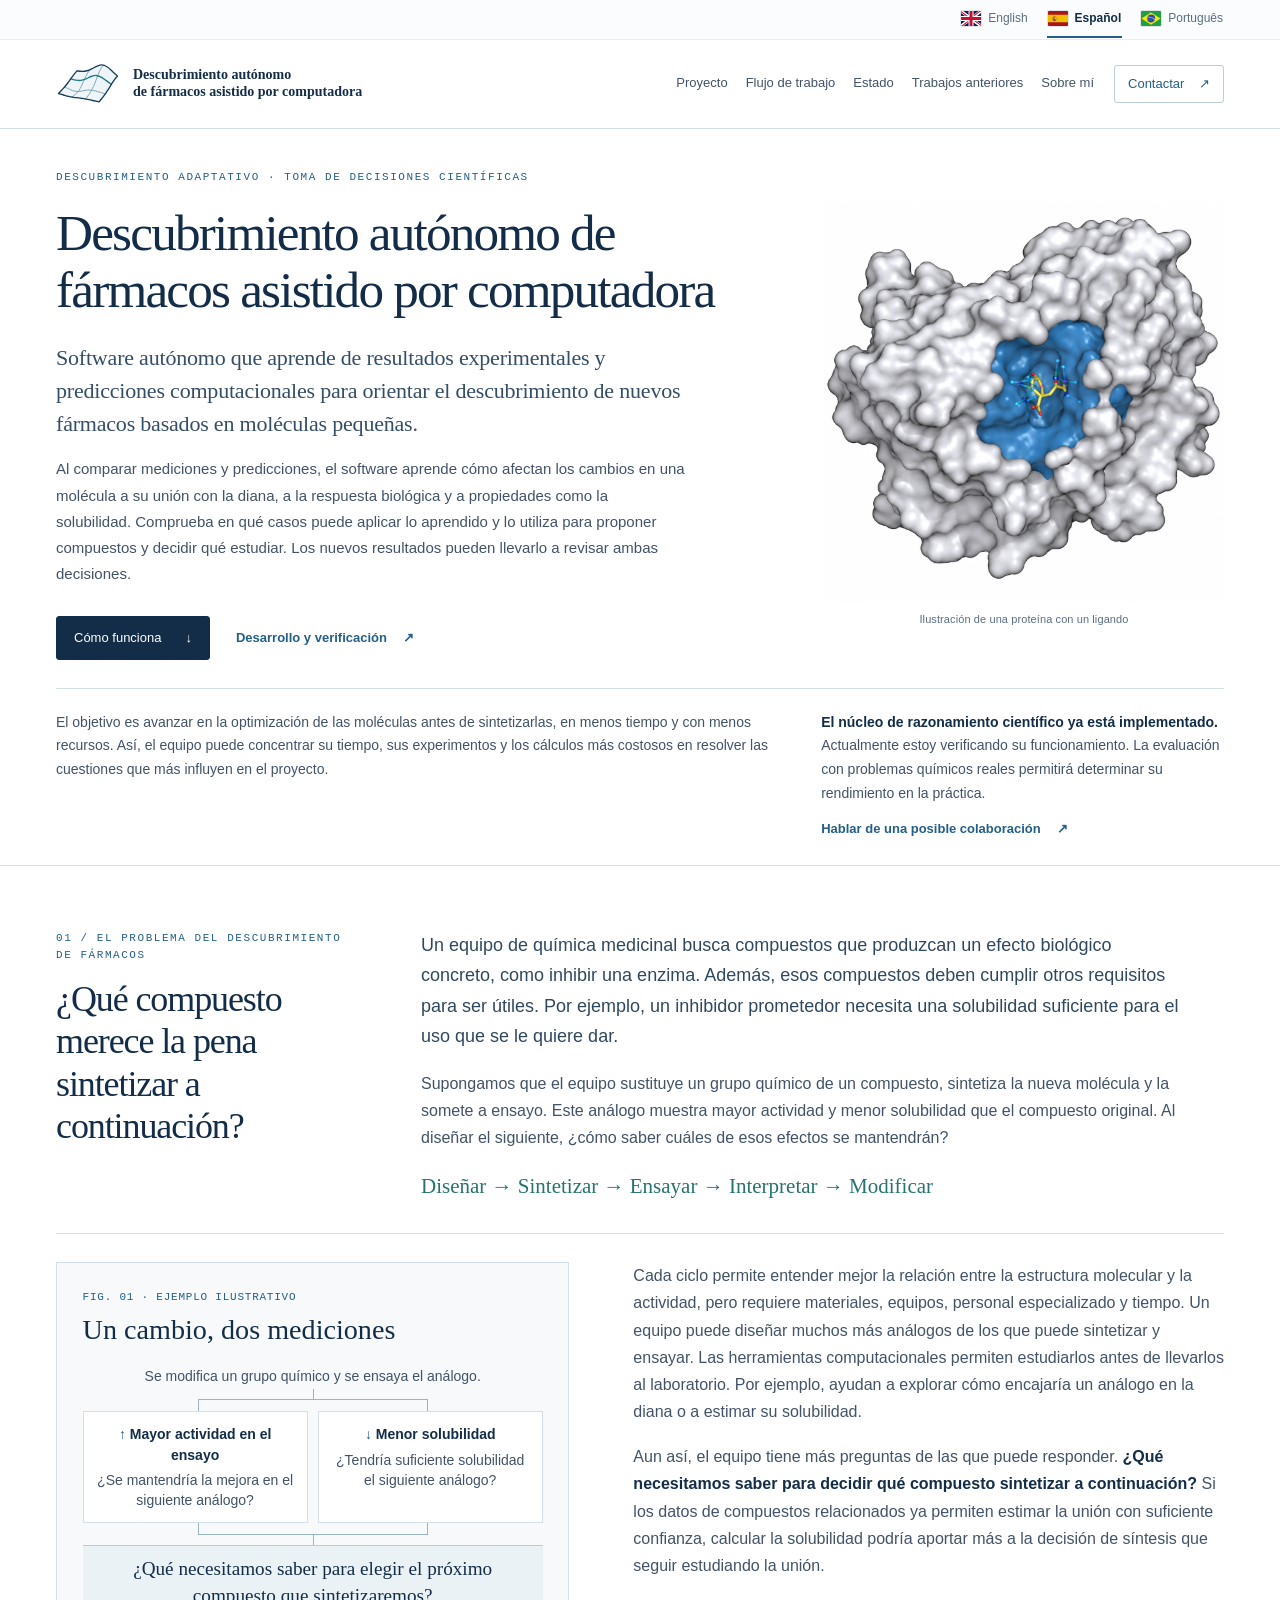
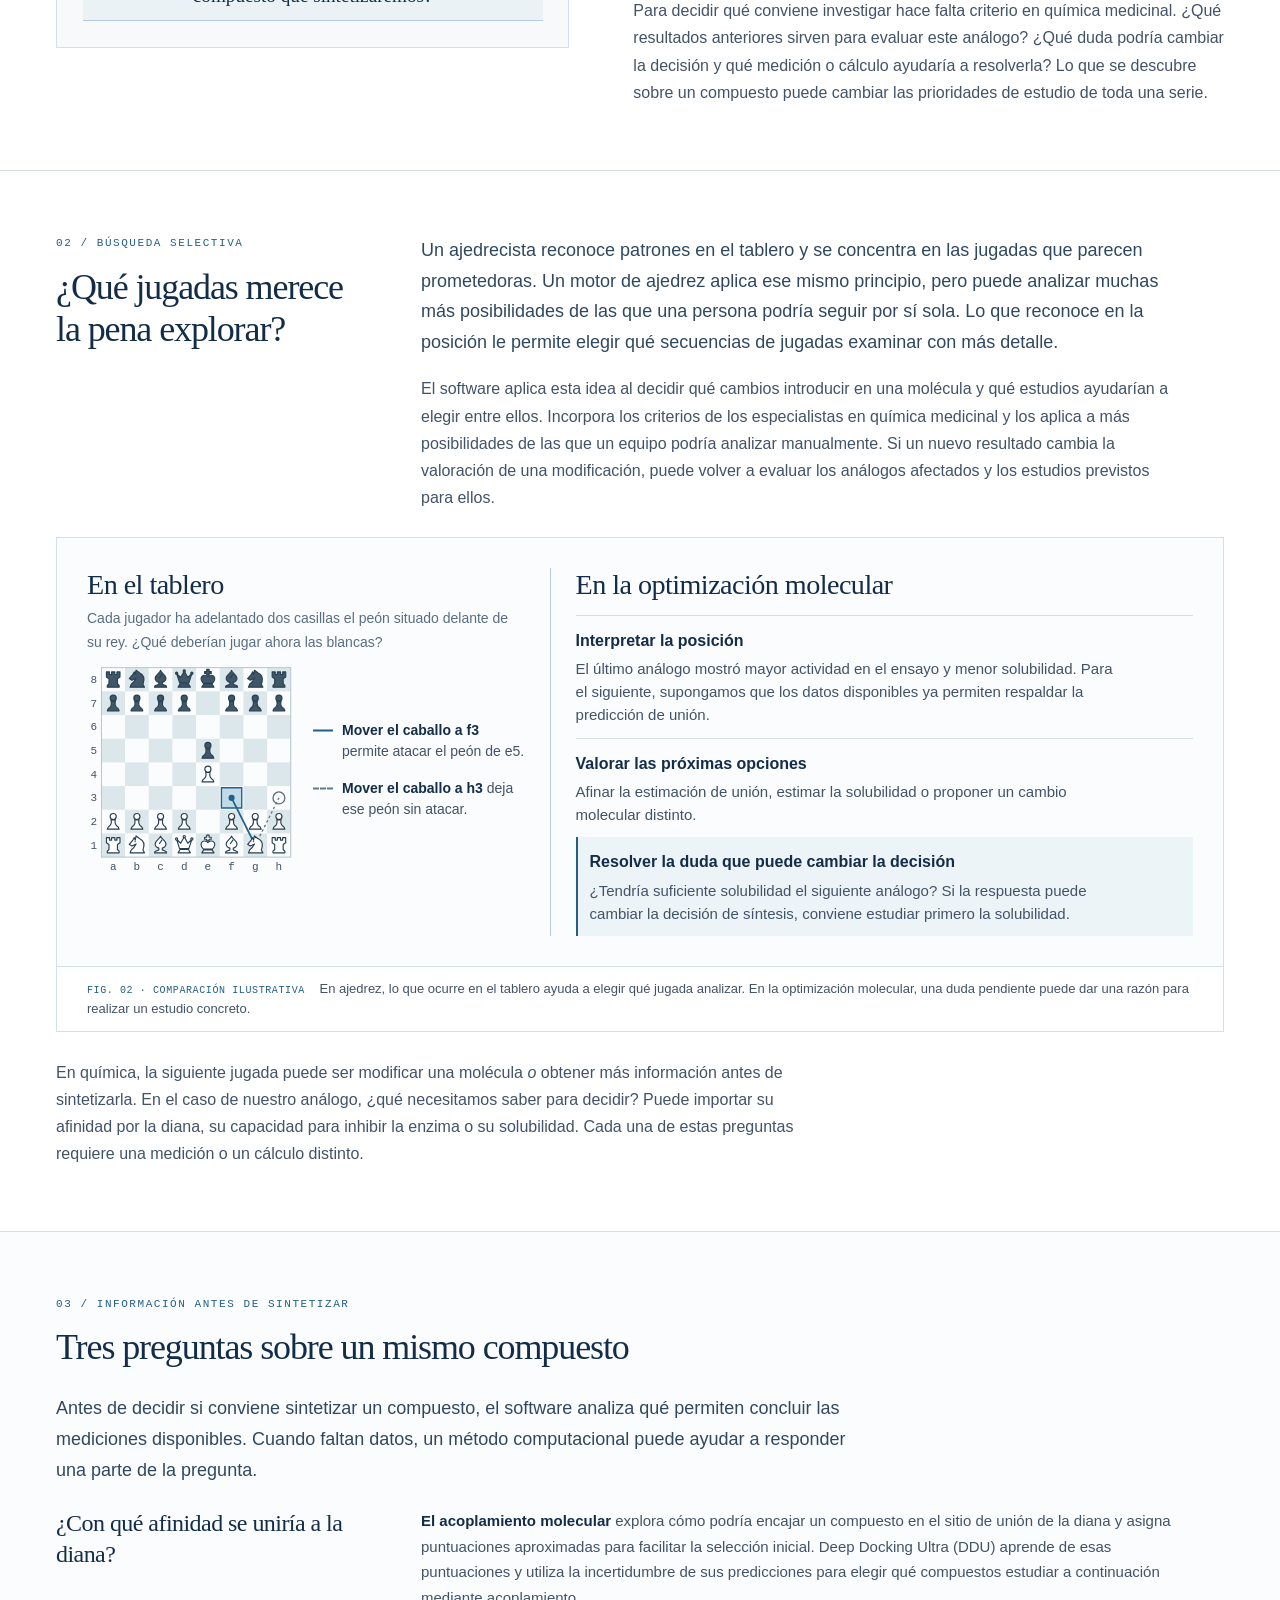
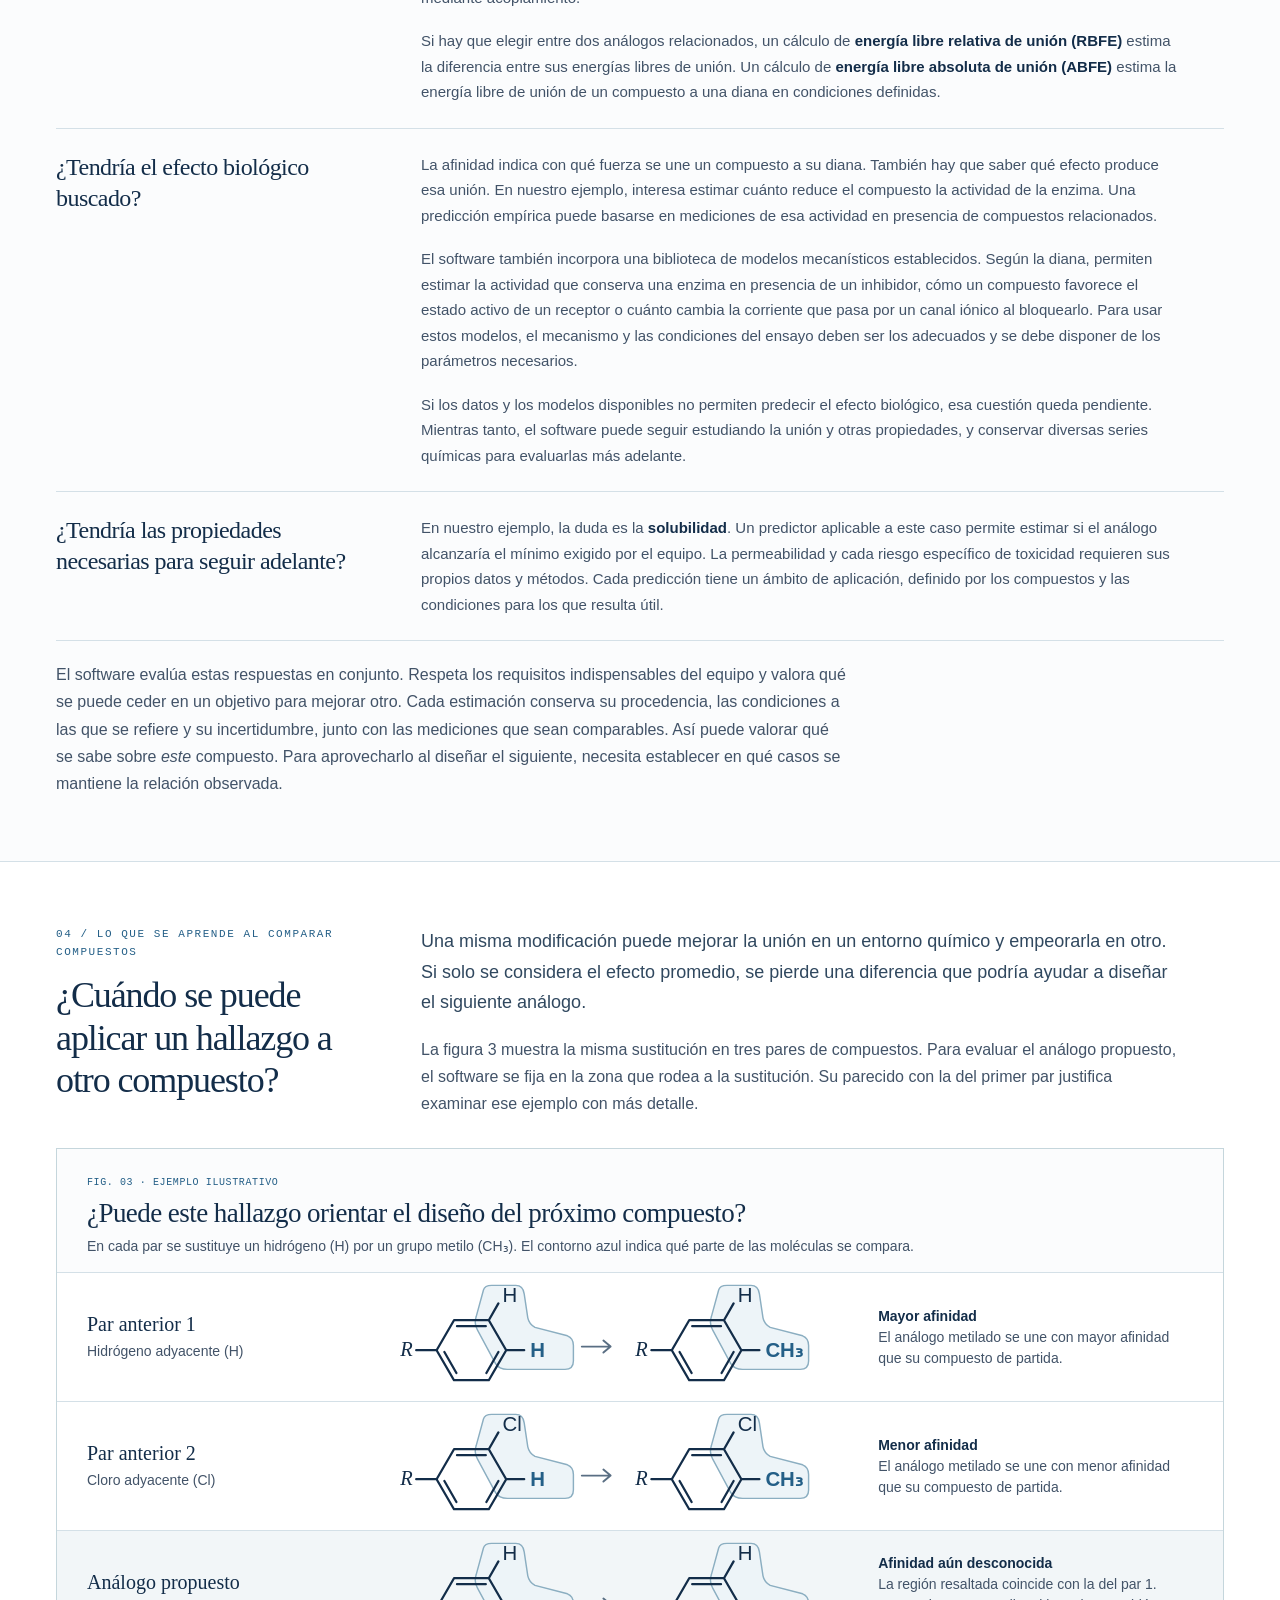
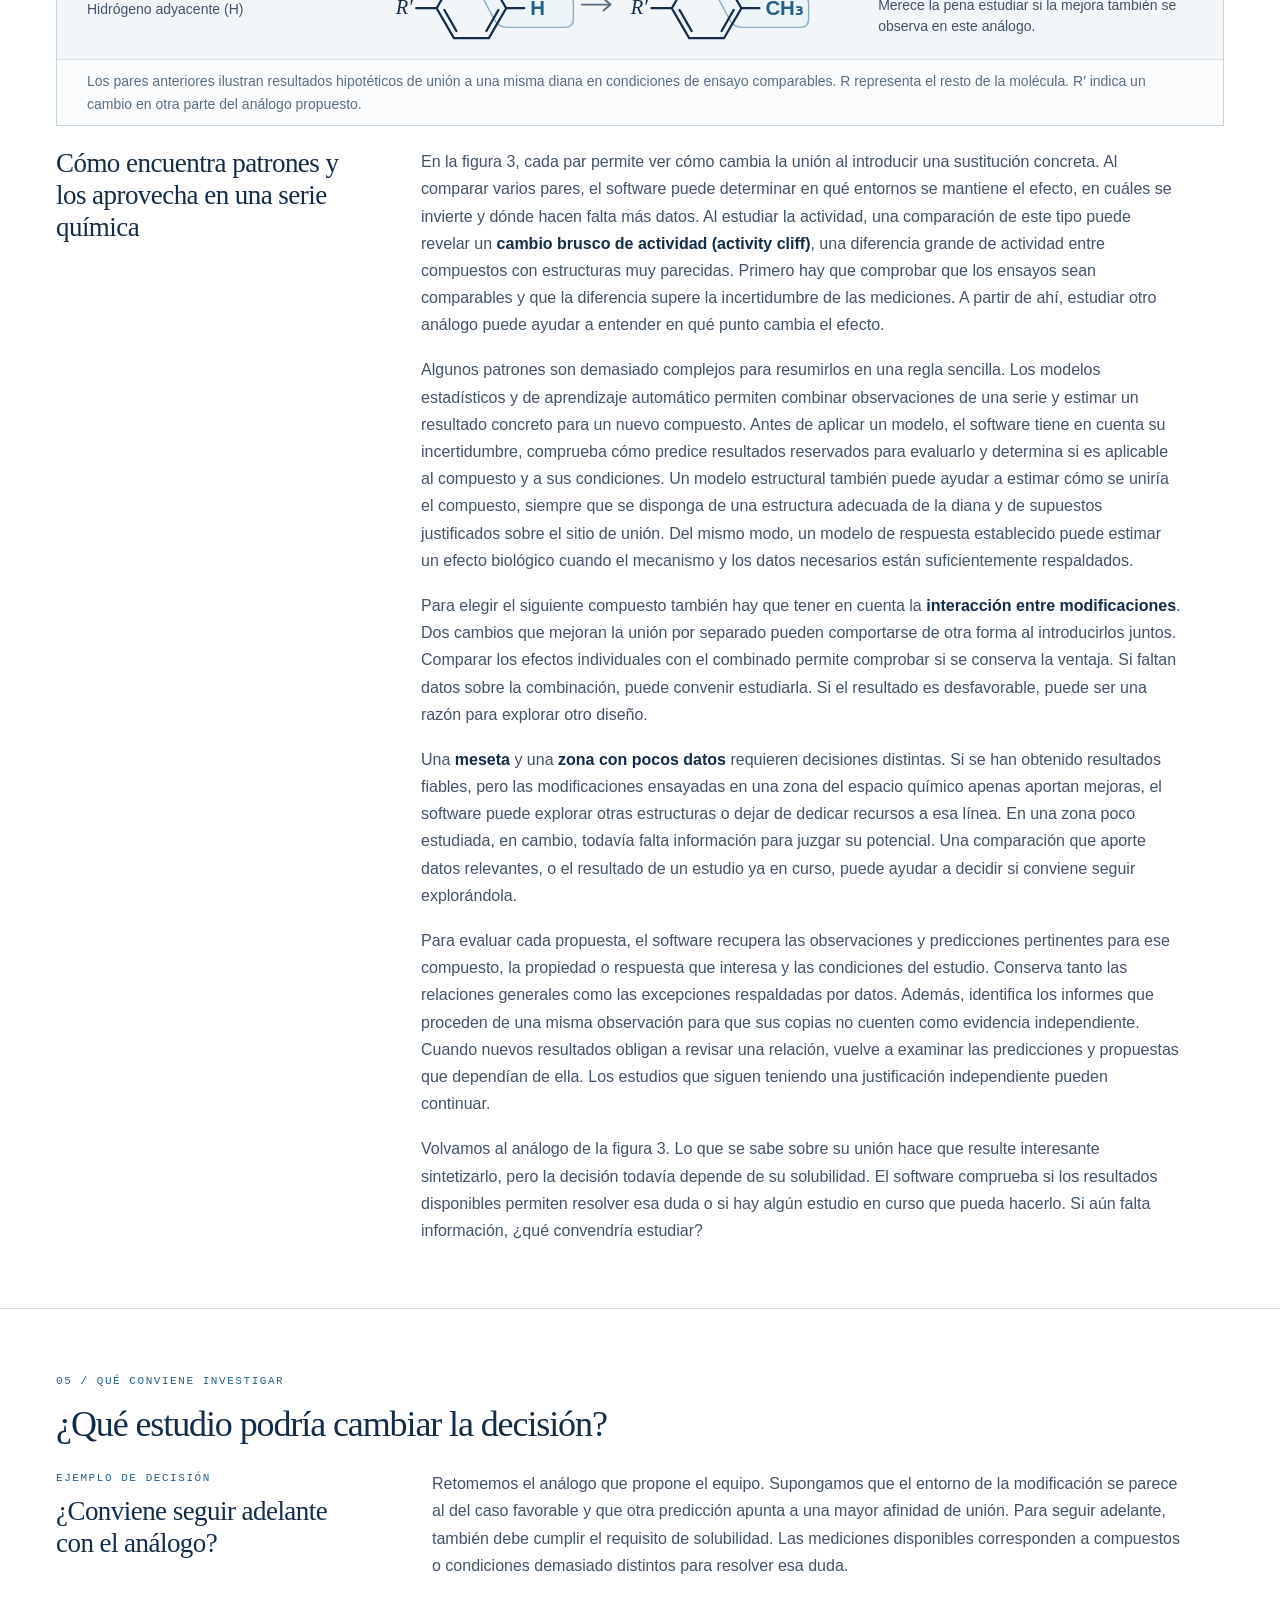
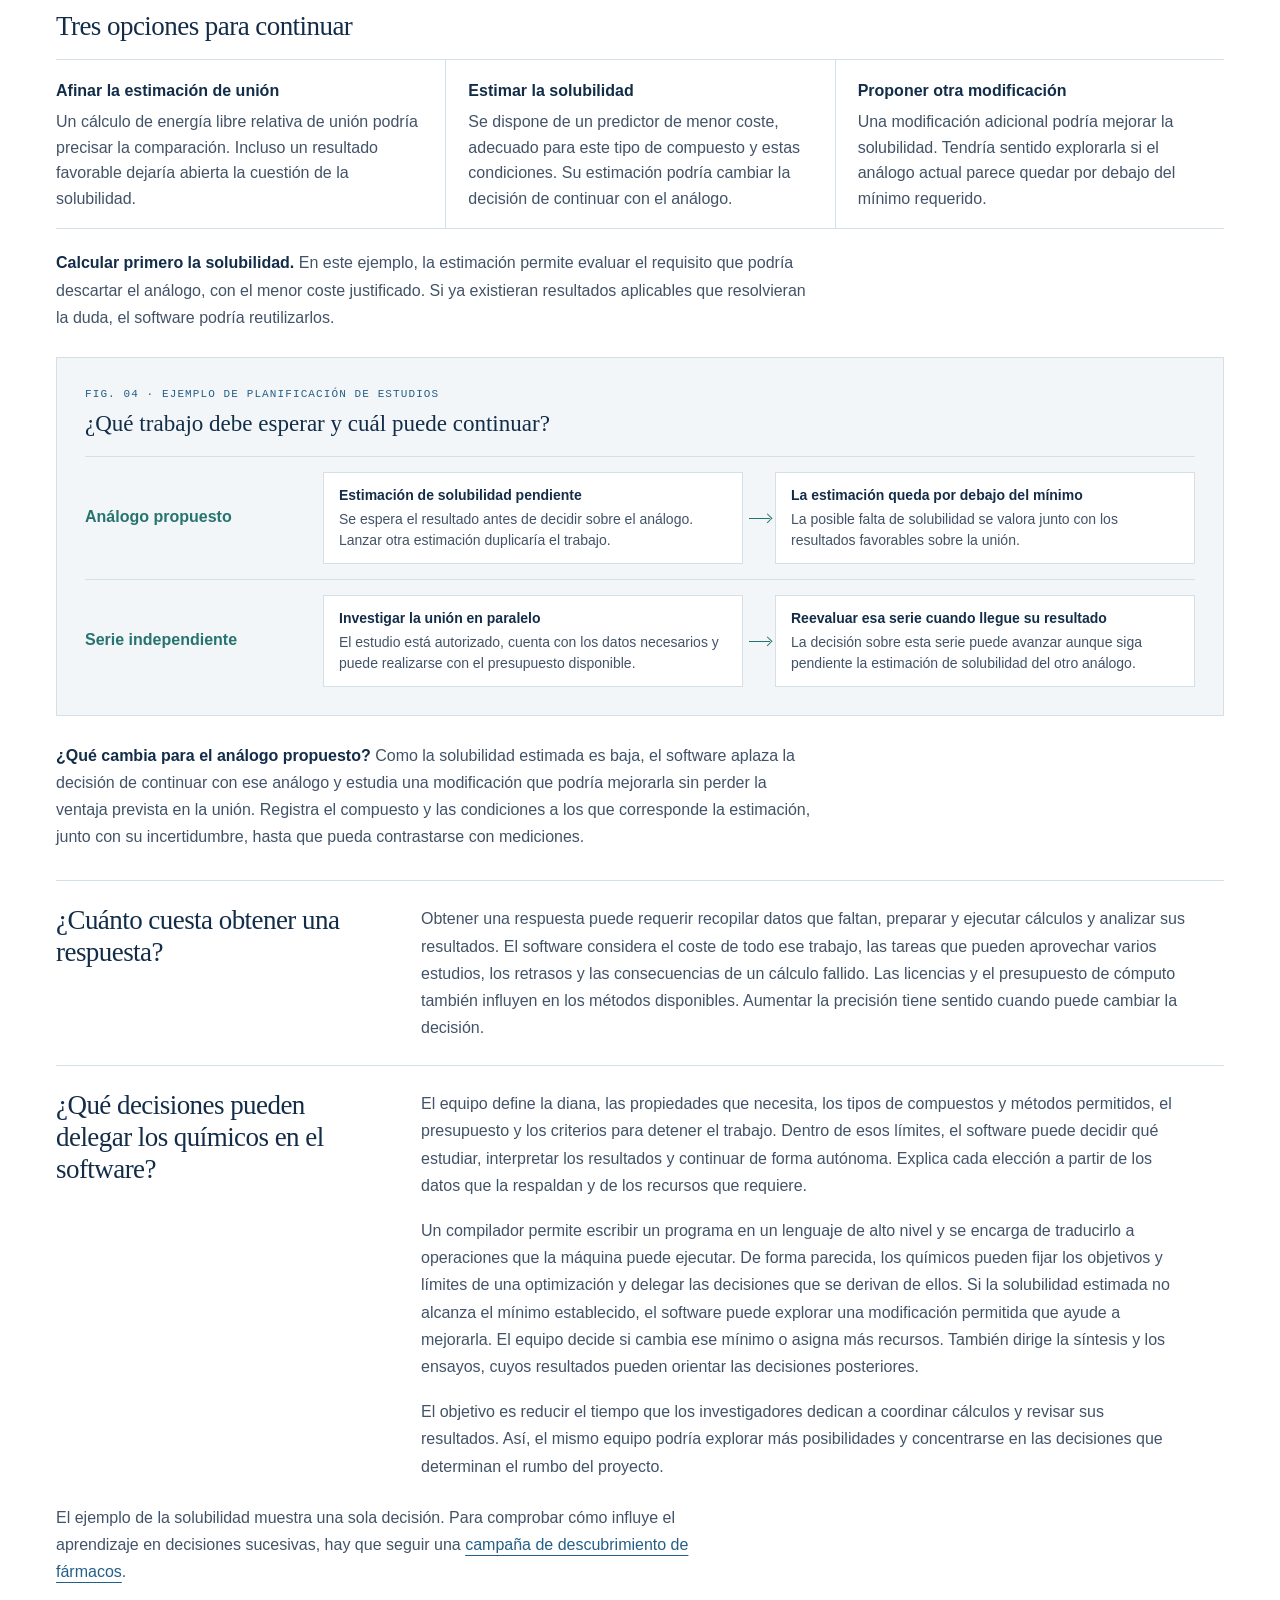
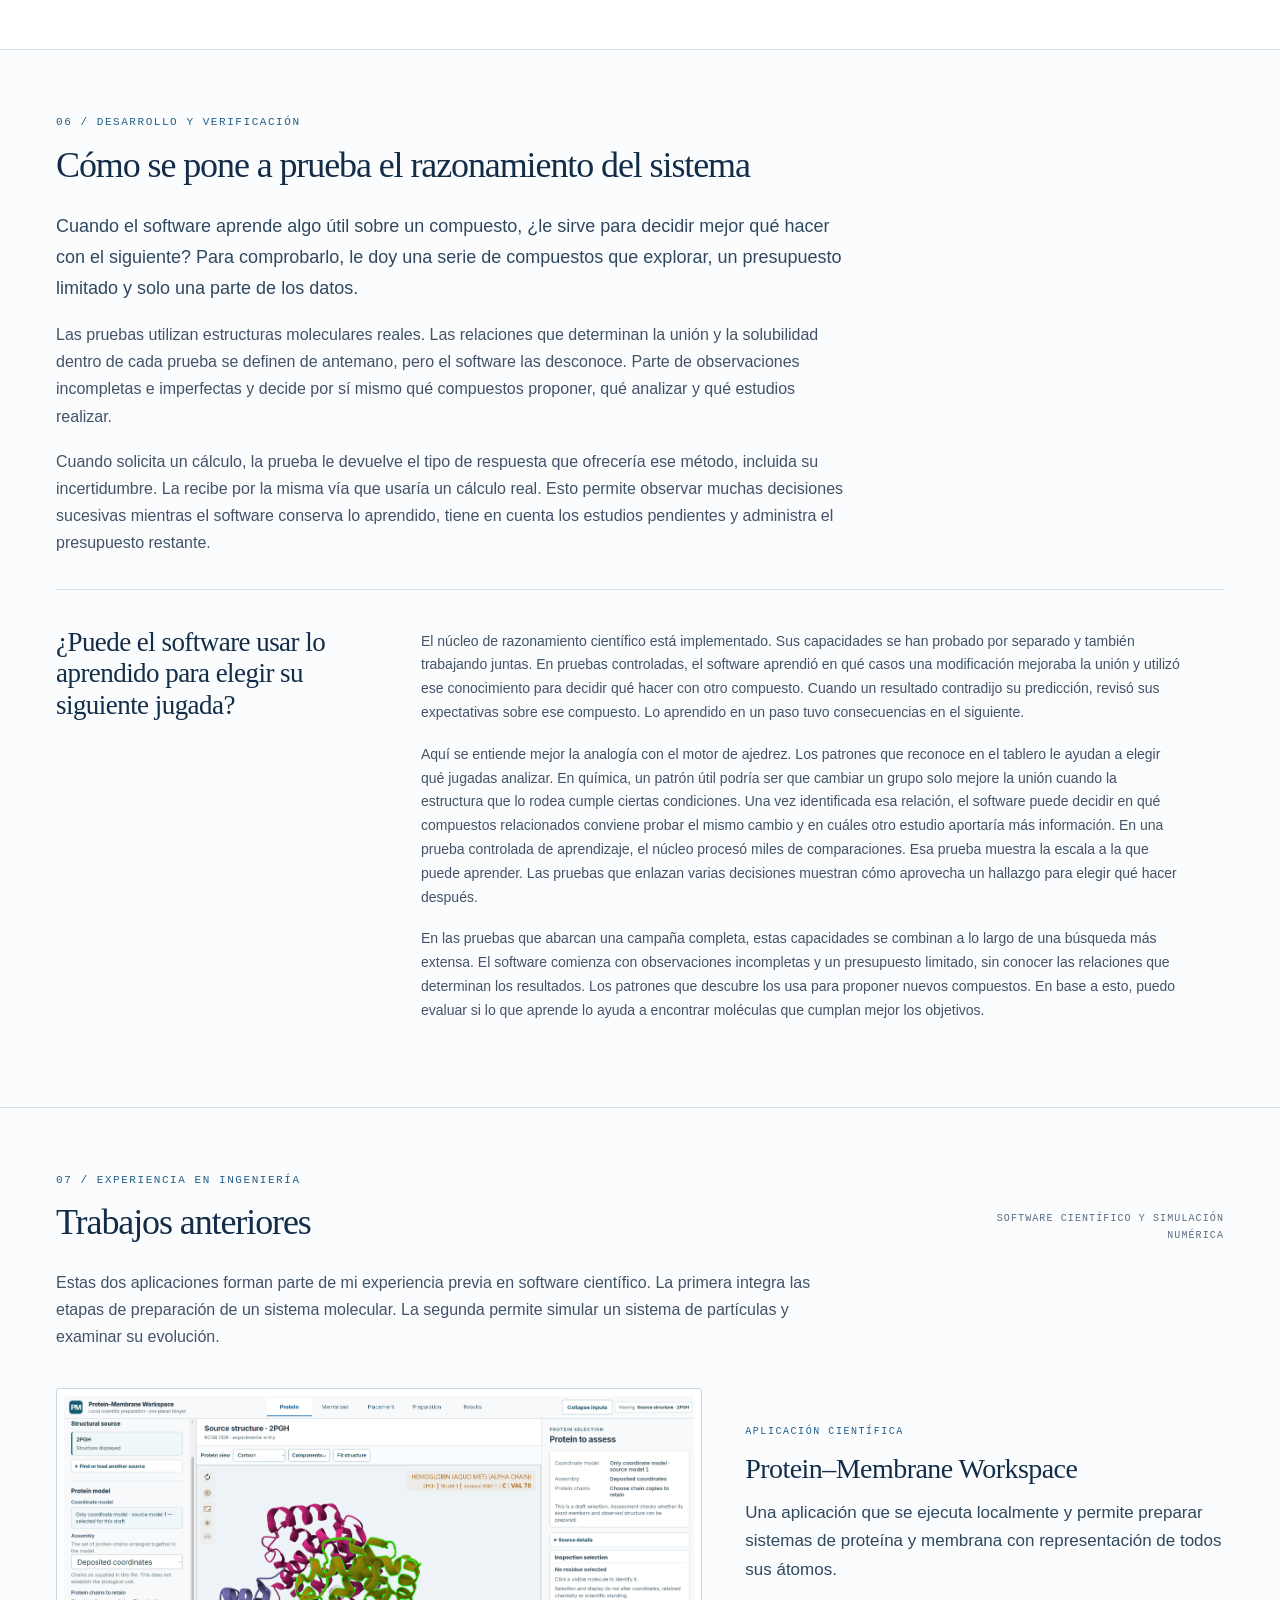
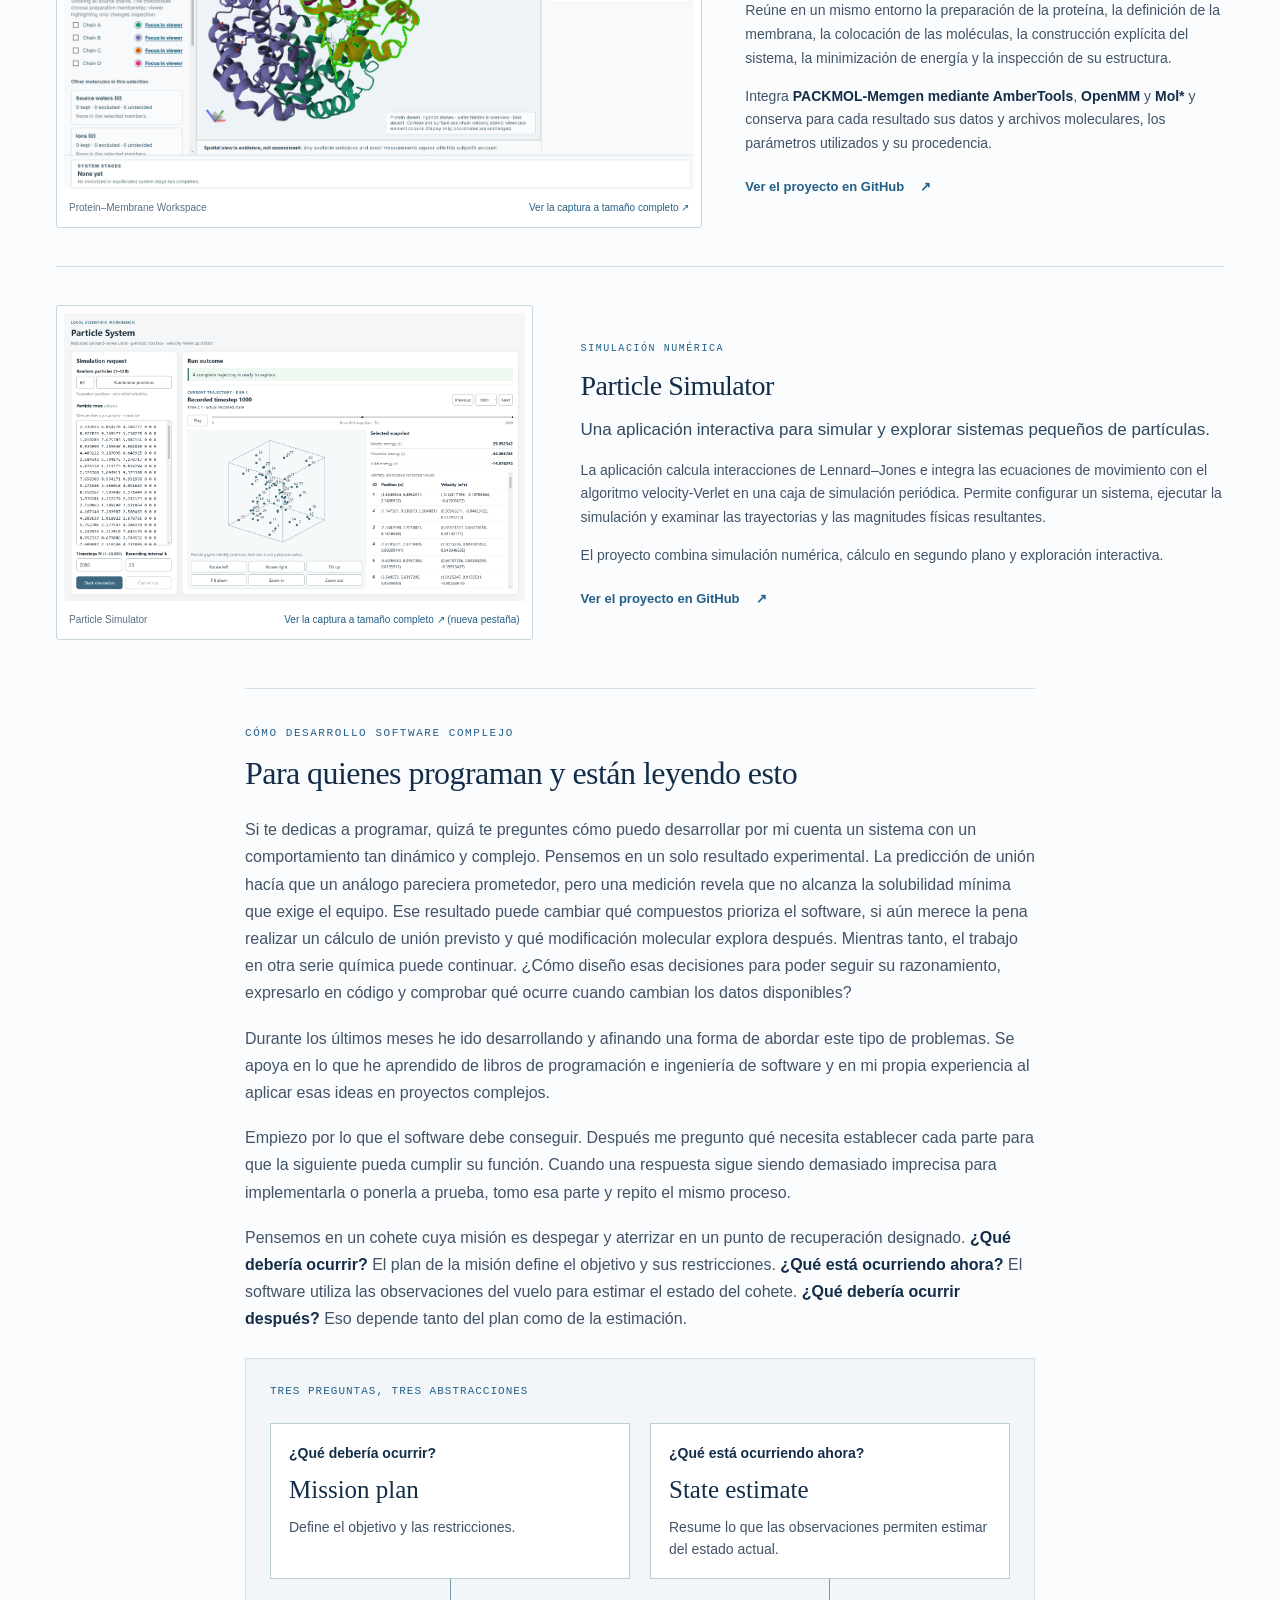
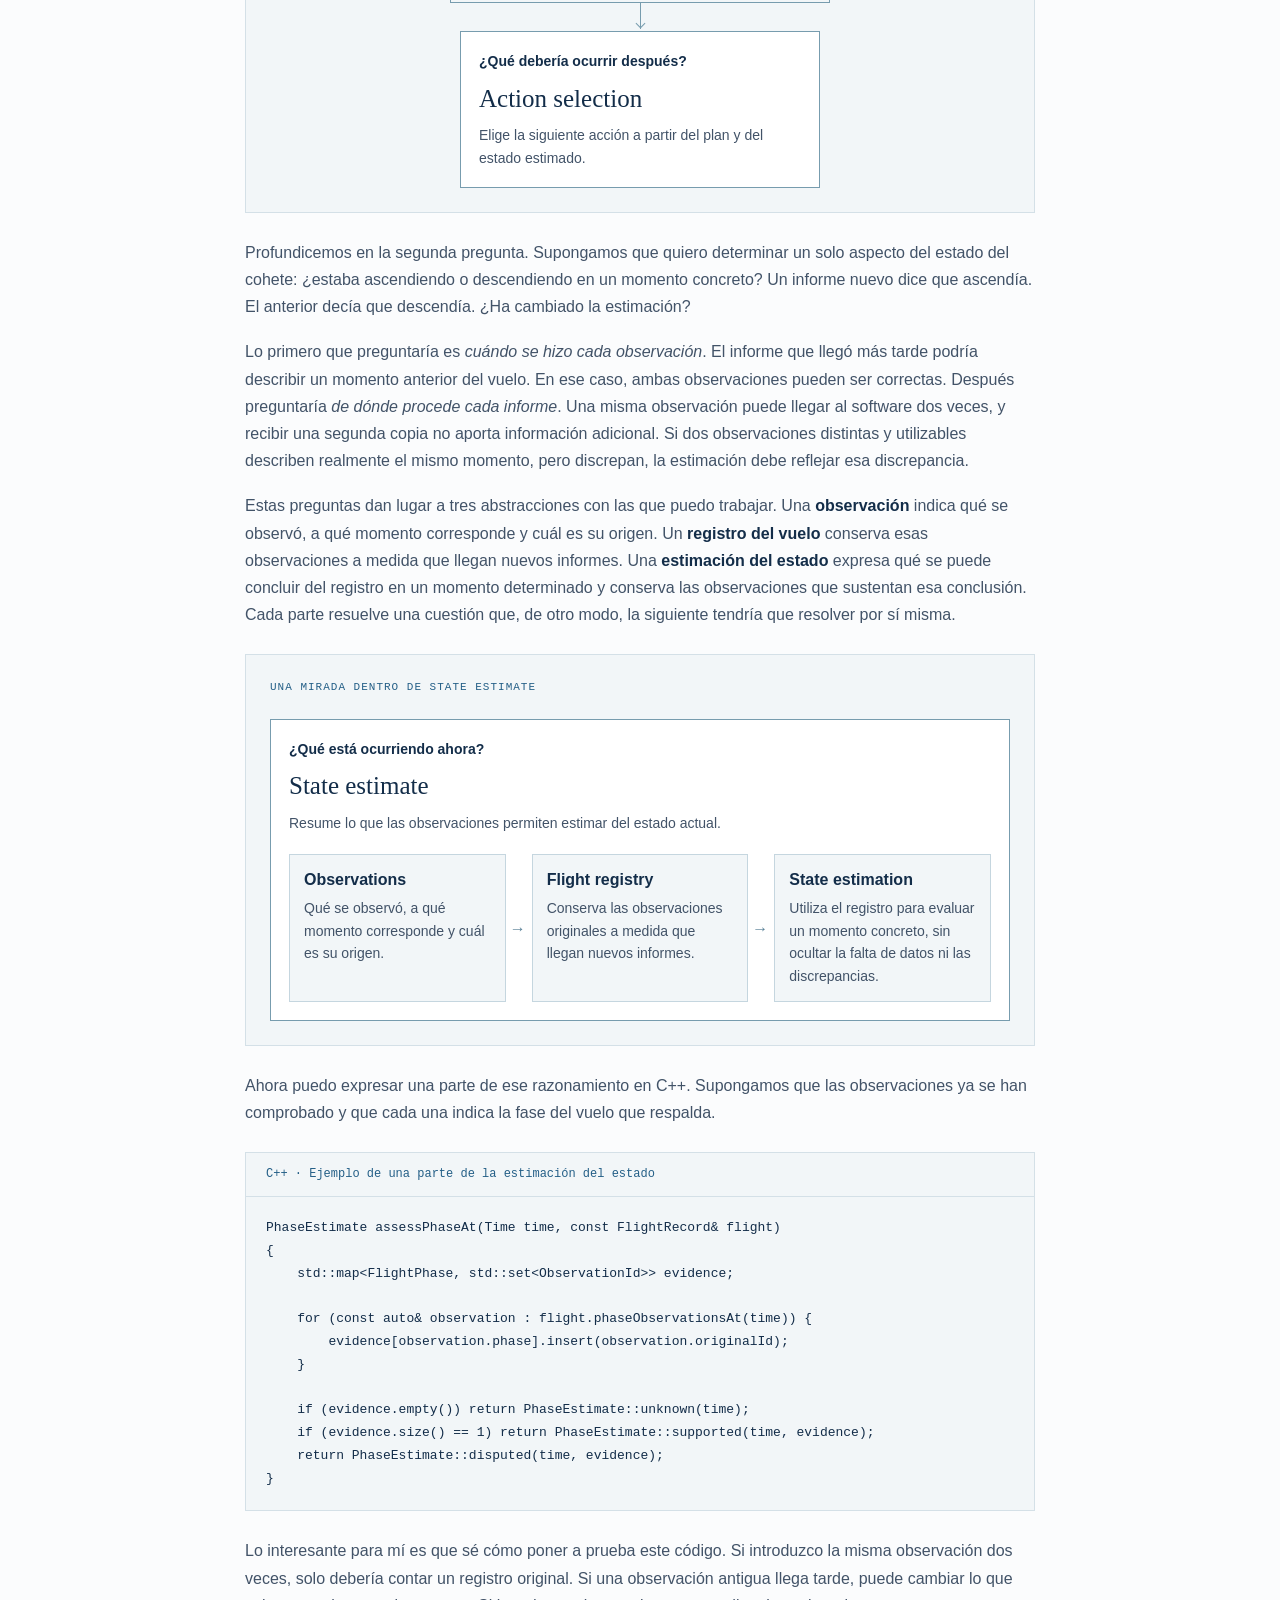
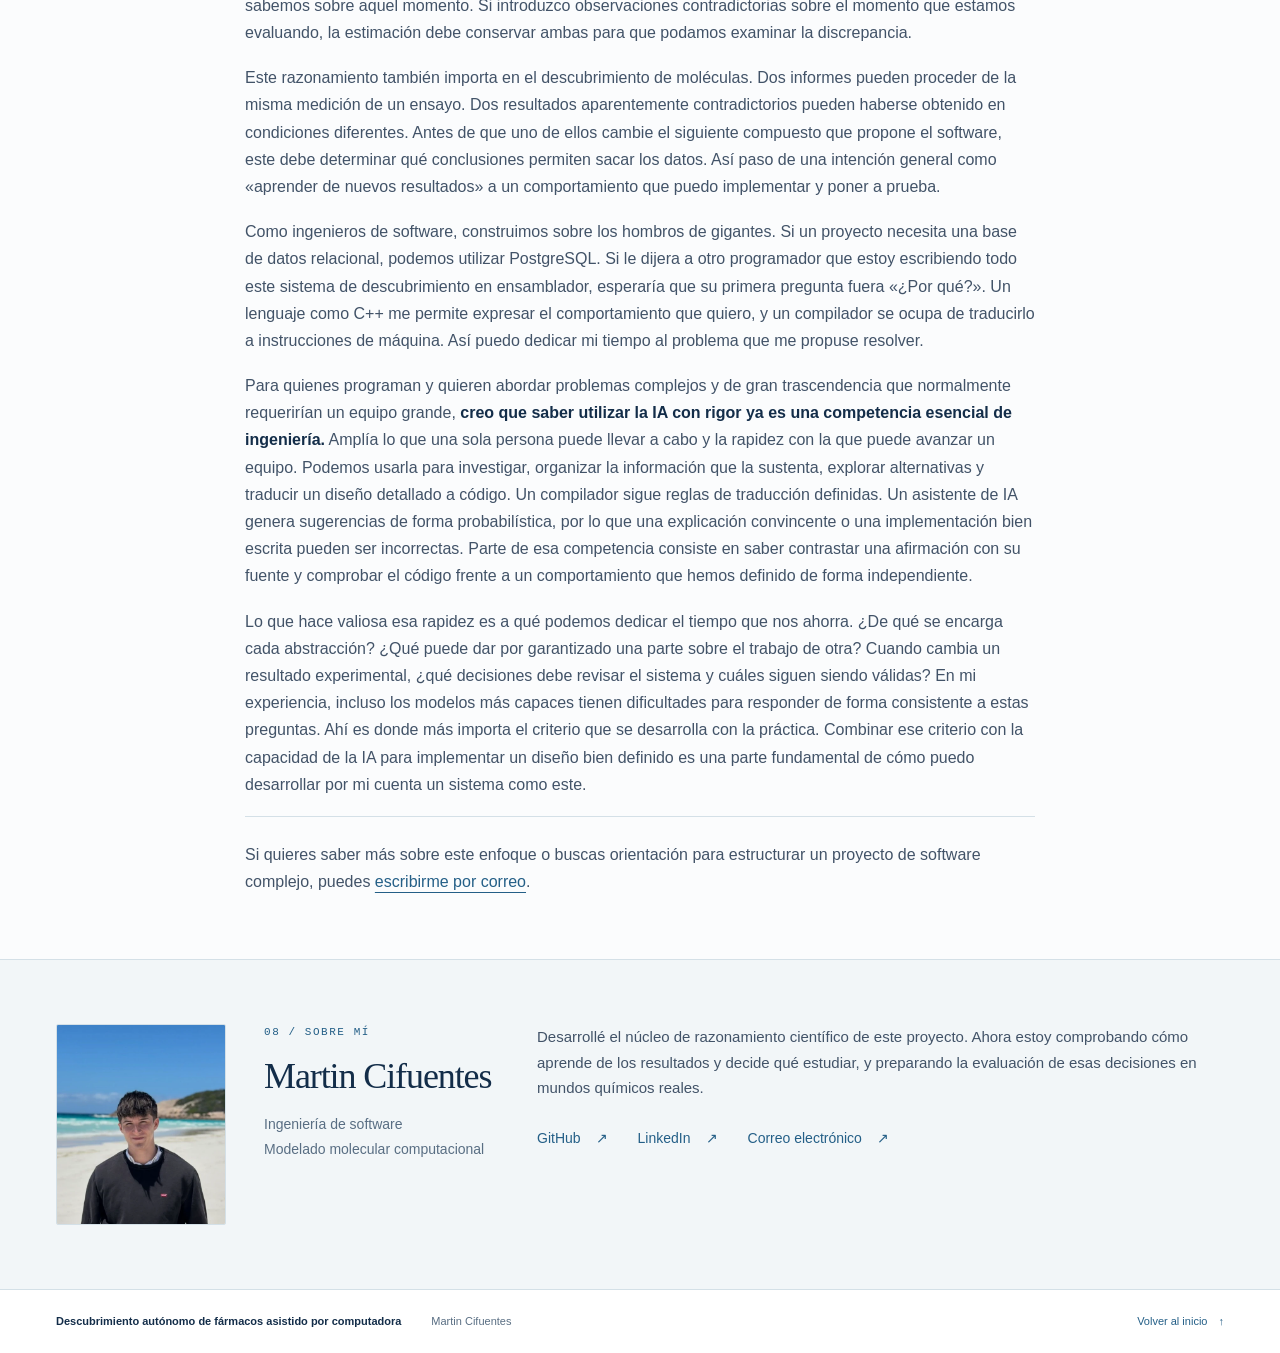
==== commit fd17afb3: "Publish current multilingual autonomous discovery website Update the scientific narrative, evidence " ====
--- a/es/index.html
+++ b/es/index.html
@@ -4,8 +4,8 @@
   <meta charset="utf-8">
   <meta name="viewport" content="width=device-width, initial-scale=1">
   <meta name="theme-color" content="#132d49">
-  <meta name="description" content="Diseño de un sistema adaptativo guiado por algoritmos para el descubrimiento de moléculas pequeñas: exploración química, decisiones basadas en la evidencia y cálculos científicamente justificados. Un proyecto de Martin Cifuentes.">
-  <title>Descubrimiento computacional de fármacos accesible — Martin Cifuentes</title>
+  <meta name="description" content="Software autónomo que aprende de resultados experimentales y predicciones computacionales para proponer compuestos y decidir qué estudiar a continuación.">
+  <title>Descubrimiento autónomo de fármacos asistido por computadora — Martin Cifuentes</title>
   <!-- Los metadatos para compartir son estáticos para que los rastreadores no necesiten JavaScript.
        Al cambiar de alojamiento, ejecutar: node scripts/set-site-url.mjs https://your-host/your-project/ -->
   <link rel="canonical" href="https://martin1cifuentes.github.io/accessible-computational-drug-discovery/es/">
@@ -17,24 +17,30 @@
   <meta property="og:locale:alternate" content="en_GB">
   <meta property="og:locale:alternate" content="pt_BR">
   <meta property="og:type" content="website">
-  <meta property="og:site_name" content="Descubrimiento computacional de fármacos accesible">
-  <meta property="og:title" content="Descubrimiento computacional de fármacos accesible">
-  <meta property="og:description" content="Diseño de un sistema adaptativo para el descubrimiento de moléculas pequeñas que conecta exploración química, evidencia acumulada e investigaciones científicamente justificadas. Diseño central sustancialmente desarrollado; validación con profesionales en curso.">
+  <meta property="og:site_name" content="Descubrimiento autónomo de fármacos asistido por computadora">
+  <meta property="og:title" content="Descubrimiento autónomo de fármacos asistido por computadora">
+  <meta property="og:description" content="Software autónomo que aprende de resultados experimentales y predicciones computacionales para proponer compuestos y decidir qué estudiar a continuación.">
   <meta property="og:url" content="https://martin1cifuentes.github.io/accessible-computational-drug-discovery/es/">
-  <meta property="og:image" content="https://martin1cifuentes.github.io/accessible-computational-drug-discovery/assets/social-preview-v2.jpg">
+  <meta property="og:image" content="https://martin1cifuentes.github.io/accessible-computational-drug-discovery/assets/autonomous-discovery-es.jpg">
   <meta property="og:image:type" content="image/jpeg">
   <meta property="og:image:width" content="1200">
   <meta property="og:image:height" content="630">
-  <meta property="og:image:alt" content="Descubrimiento computacional de fármacos accesible, de Martin Cifuentes. Actividades conectadas: Establecer, Explorar, Investigar, Interpretar, Decidir; retomarlas según sea necesario. Puede incorporarse nueva evidencia en cualquier momento y las preguntas independientes pueden abordarse en paralelo. Validación con profesionales en curso.">
+  <meta property="og:image:alt" content="Descubrimiento autónomo de fármacos asistido por computadora, de Martin Cifuentes. Interpretar resultados, aprender relaciones y elegir un estudio. Núcleo de razonamiento científico implementado y en fase de verificación.">
   <meta name="twitter:card" content="summary_large_image">
-  <meta name="twitter:title" content="Descubrimiento computacional de fármacos accesible">
-  <meta name="twitter:description" content="Diseño de un sistema adaptativo para el descubrimiento de moléculas pequeñas que conecta exploración química, evidencia acumulada e investigaciones científicamente justificadas. Diseño central sustancialmente desarrollado; validación con profesionales en curso.">
-  <meta name="twitter:image" content="https://martin1cifuentes.github.io/accessible-computational-drug-discovery/assets/social-preview-v2.jpg">
-  <meta name="twitter:image:alt" content="Descubrimiento computacional de fármacos accesible, de Martin Cifuentes. Actividades conectadas: Establecer, Explorar, Investigar, Interpretar, Decidir; retomarlas según sea necesario. Puede incorporarse nueva evidencia en cualquier momento y las preguntas independientes pueden abordarse en paralelo. Validación con profesionales en curso.">
-  <link rel="icon" href="../assets/favicon.svg" type="image/svg+xml">
-  <link rel="stylesheet" href="../styles.css?v=20261009-languages">
+  <meta name="twitter:title" content="Descubrimiento autónomo de fármacos asistido por computadora">
+  <meta name="twitter:description" content="Software autónomo que aprende de resultados experimentales y predicciones computacionales para proponer compuestos y decidir qué estudiar a continuación.">
+  <meta name="twitter:image" content="https://martin1cifuentes.github.io/accessible-computational-drug-discovery/assets/autonomous-discovery-es.jpg">
+  <meta name="twitter:image:alt" content="Descubrimiento autónomo de fármacos asistido por computadora, de Martin Cifuentes. Interpretar resultados, aprender relaciones y elegir un estudio. Núcleo de razonamiento científico implementado y en fase de verificación.">
+  <link rel="icon" href="../assets/favicon.svg?v=20261115-landscape-modern" type="image/svg+xml">
+  <link rel="stylesheet" href="../styles.css?v=20261115-landscape-modern">
+  <link rel="stylesheet" href="../discovery.css?v=20261113">
+  <link rel="stylesheet" href="../decision-figure.css?v=20261113-autonomy">
+  <link rel="stylesheet" href="../analogue-figure.css">
+  <link rel="stylesheet" href="../chess-figure.css?v=20261113-divider">
+  <link rel="stylesheet" href="../relationship-figure.css">
+  <link rel="stylesheet" href="../programmers.css?v=20261114-inside">
   <script src="../site-config.js" defer></script>
-  <script src="../site.js?v=20261009-languages" defer></script>
+  <script src="../site.js?v=20261113-locales" defer></script>
 </head>
 <body>
   <a class="skip-link" href="#main">Saltar al contenido</a>
@@ -47,9 +53,9 @@
       </nav>
     </div>
     <div class="container header-inner">
-      <a class="brand" href="#top" aria-label="Descubrimiento computacional de fármacos accesible, inicio">
-        <svg class="brand-mark" viewBox="0 0 40 44" aria-hidden="true"><path d="M20 3 36 12v20L20 41 4 32V12Z"/><path d="m4 12 16 9 16-9M20 21v20"/><circle cx="20" cy="3" r="2.4"/><circle cx="36" cy="32" r="2.4"/><circle cx="4" cy="32" r="2.4"/></svg>
-        <span>Descubrimiento computacional<br>de fármacos accesible</span>
+      <a class="brand" href="#top" aria-label="Descubrimiento autónomo de fármacos asistido por computadora, inicio">
+        <img class="brand-mark" src="../assets/chemical-landscape.svg?v=20261115-landscape-modern" width="64" height="46" alt="" aria-hidden="true">
+        <span>Descubrimiento autónomo<br>de fármacos asistido por computadora</span>
       </a>
       <nav class="main-nav" aria-label="Navegación principal">
         <a href="#problem">Proyecto</a><a href="#workflow">Flujo de trabajo</a><a href="#status">Estado</a><a href="#previous-work">Trabajos anteriores</a><a href="#about">Sobre mí</a>
@@ -62,154 +68,492 @@
     <section class="hero container" id="top" aria-labelledby="project-title">
       <div class="hero-main">
         <div class="hero-copy">
-          <p class="eyebrow">Descubrimiento adaptativo · Decisiones científicas</p>
-          <h1 id="project-title">Descubrimiento computacional de fármacos accesible</h1>
-          <p class="hero-intro">Un sistema integrado y guiado por algoritmos para el descubrimiento de moléculas pequeñas.</p>
-          <p class="hero-summary">Diseñado para convertir la experiencia científica en decisiones explícitas, explorar sistemáticamente el espacio químico y seleccionar investigaciones según la evidencia disponible, evitando trabajo computacional innecesario.</p>
-          <div class="hero-actions"><a class="button button-primary" href="#campaign">Ver una campaña de ejemplo <span aria-hidden="true">↓</span></a><a class="text-link" href="#validation">Qué estoy validando <span aria-hidden="true">↗</span></a></div>
+          <p class="eyebrow">Descubrimiento adaptativo · Toma de decisiones científicas</p>
+          <h1 id="project-title">Descubrimiento autónomo de fármacos asistido <span class="title-phrase">por computadora</span></h1>
+          <p class="hero-intro">Software autónomo que aprende de resultados experimentales y predicciones computacionales para orientar el descubrimiento de nuevos fármacos basados en moléculas pequeñas.</p>
+          <p class="hero-summary">Al comparar mediciones y predicciones, el software aprende cómo afectan los cambios en una molécula a su unión con la diana, a la respuesta biológica y a propiedades como la solubilidad. Comprueba en qué casos puede aplicar lo aprendido y lo utiliza para proponer compuestos y decidir qué estudiar. Los nuevos resultados pueden llevarlo a revisar ambas decisiones.</p>
+          <div class="hero-actions">
+            <a class="button button-primary" href="#problem">Cómo funciona <span aria-hidden="true">↓</span></a>
+            <a class="text-link" href="#status">Desarrollo y verificación <span aria-hidden="true">↗</span></a>
+          </div>
         </div>
         <figure class="hero-figure">
-          <img src="../assets/protein-ligand-illustration.webp" width="1254" height="1254" fetchpriority="high" decoding="async" alt="Ilustración de una superficie proteica con un bolsillo de unión azul que rodea una molécula pequeña representada mediante varillas.">
-          <figcaption>Vista ilustrativa de proteína y ligando</figcaption>
+          <img src="../assets/protein-ligand-illustration.webp" width="1254" height="1254" fetchpriority="high" decoding="async" alt="Ilustración de la superficie de una proteína con una cavidad de unión en azul que rodea una molécula pequeña representada mediante varillas.">
+          <figcaption>Ilustración de una proteína con un ligando</figcaption>
         </figure>
       </div>
       <div class="hero-context prose">
-          <p>El diseño conecta la exploración química, la investigación computacional y la evidencia experimental en un proceso de descubrimiento adaptativo. A medida que se acumula evidencia, esta orienta las prioridades entre candidatos, el alcance de la exploración química y qué preguntas justifican una investigación adicional.</p>
-          <p>La accesibilidad sigue siendo un objetivo central. Hacer operativo el razonamiento experto y coordinar el trabajo dentro de límites científicos y de recursos busca que el descubrimiento computacional sea más útil y manejable para los equipos de investigación.</p>
-      </div>
-      <div class="hero-status"><span class="status-dot" aria-hidden="true"></span><p><strong>El diseño central del sistema está sustancialmente desarrollado y ahora se está poniendo a prueba frente a la práctica real del descubrimiento de fármacos.</strong></p><a href="#status" aria-label="Consultar el estado actual del proyecto">Estado actual <span aria-hidden="true">→</span></a></div>
+        <p>El objetivo es avanzar en la optimización de las moléculas antes de sintetizarlas, en menos tiempo y con menos recursos. Así, el equipo puede concentrar su tiempo, sus experimentos y los cálculos más costosos en resolver las cuestiones que más influyen en el proyecto.</p>
+        <div>
+          <p><strong>El núcleo de razonamiento científico ya está implementado.</strong> Actualmente estoy verificando su funcionamiento. La evaluación con problemas químicos reales permitirá determinar su rendimiento en la práctica.</p>
+          <a class="text-link hero-collaboration" href="#collaboration">Hablar de una posible colaboración <span aria-hidden="true">↗</span></a>
+        </div>
+      </div>
     </section>
 
     <section class="section" id="problem" aria-labelledby="problem-title">
-      <div class="container editorial-grid">
-        <div class="section-aside"><p class="eyebrow">01 / Contexto</p><h2 id="problem-title">El problema</h2><p class="aside-note">Coste. Complejidad operativa.<br>Experiencia para orientar el trabajo.</p></div>
+      <div class="container">
+        <div class="editorial-grid">
+          <div class="section-aside">
+            <p class="eyebrow">01 / El problema del descubrimiento de fármacos</p>
+            <h2 id="problem-title">¿Qué compuesto merece la pena sintetizar a continuación?</h2>
+          </div>
+          <div class="prose">
+            <p class="lead">Un equipo de química medicinal busca compuestos que produzcan un efecto biológico concreto, como inhibir una enzima. Además, esos compuestos deben cumplir otros requisitos para ser útiles. Por ejemplo, un inhibidor prometedor necesita una solubilidad suficiente para el uso que se le quiere dar.</p>
+            <p>Supongamos que el equipo sustituye un grupo químico de un compuesto, sintetiza la nueva molécula y la somete a ensayo. Este análogo muestra mayor actividad y menor solubilidad que el compuesto original. Al diseñar el siguiente, ¿cómo saber cuáles de esos efectos se mantendrán?</p>
+            <p class="lab-cycle" aria-label="Diseñar, sintetizar, ensayar, interpretar y modificar"><span>Diseñar</span> → <span>Sintetizar</span> → <span>Ensayar</span> → <span>Interpretar</span> → <span>Modificar</span></p>
+          </div>
+        </div>
+        <div class="problem-example">
+          <figure class="analogue-figure" id="analogue-example" data-translated-section="problem">
+            <figcaption><span class="figure-label">Fig. 01 · Ejemplo ilustrativo</span>Un cambio, dos mediciones</figcaption>
+            <p class="analogue-origin">Se modifica un grupo químico y se ensaya el análogo.</p>
+            <div class="analogue-fork" aria-hidden="true"></div>
+            <ul class="analogue-results" role="list">
+              <li><strong><span aria-hidden="true">↑</span> Mayor actividad en el ensayo</strong>¿Se mantendría la mejora en el siguiente análogo?</li>
+              <li><strong><span aria-hidden="true">↓</span> Menor solubilidad</strong>¿Tendría suficiente solubilidad el siguiente análogo?</li>
+            </ul>
+            <div class="analogue-fork analogue-fork-join" aria-hidden="true"></div>
+            <p class="analogue-question">¿Qué necesitamos saber para elegir el próximo compuesto que sintetizaremos?</p>
+          </figure>
+          <div class="prose">
+            <p>Cada ciclo permite entender mejor la relación entre la estructura molecular y la actividad, pero requiere materiales, equipos, personal especializado y tiempo. Un equipo puede diseñar muchos más análogos de los que puede sintetizar y ensayar. Las herramientas computacionales permiten estudiarlos antes de llevarlos al laboratorio. Por ejemplo, ayudan a explorar cómo encajaría un análogo en la diana o a estimar su solubilidad.</p>
+            <p>Aun así, el equipo tiene más preguntas de las que puede responder. <strong>¿Qué necesitamos saber para decidir qué compuesto sintetizar a continuación?</strong> Si los datos de compuestos relacionados ya permiten estimar la unión con suficiente confianza, calcular la solubilidad podría aportar más a la decisión de síntesis que seguir estudiando la unión.</p>
+            <p>Para decidir qué conviene investigar hace falta criterio en química medicinal. ¿Qué resultados anteriores sirven para evaluar este análogo? ¿Qué duda podría cambiar la decisión y qué medición o cálculo ayudaría a resolverla? Lo que se descubre sobre un compuesto puede cambiar las prioridades de estudio de toda una serie.</p>
+          </div>
+        </div>
+      </div>
+    </section>
+
+    <section class="section" aria-label="Búsqueda selectiva">
+      <div class="container">
+        <div class="editorial-grid">
+          <div class="section-aside">
+            <p class="eyebrow">02 / Búsqueda selectiva</p>
+            <h2>¿Qué jugadas merece la pena explorar?</h2>
+          </div>
+          <div class="prose">
+            <p class="lead">Un ajedrecista reconoce patrones en el tablero y se concentra en las jugadas que parecen prometedoras. Un motor de ajedrez aplica ese mismo principio, pero puede analizar muchas más posibilidades de las que una persona podría seguir por sí sola. Lo que reconoce en la posición le permite elegir qué secuencias de jugadas examinar con más detalle.</p>
+            <p>El software aplica esta idea al decidir qué cambios introducir en una molécula y qué estudios ayudarían a elegir entre ellos. Incorpora los criterios de los especialistas en química medicinal y los aplica a más posibilidades de las que un equipo podría analizar manualmente. Si un nuevo resultado cambia la valoración de una modificación, puede volver a evaluar los análogos afectados y los estudios previstos para ellos.</p>
+          </div>
+        </div>
+        <figure class="search-comparison" id="chess-comparison" data-translated-section="problem" aria-labelledby="chess-comparison-caption">
+          <div class="search-comparison__panels">
+            <div class="search-comparison__chess">
+              <h3>En el tablero</h3>
+              <p class="search-comparison__context">Cada jugador ha adelantado dos casillas el peón situado delante de su rey. ¿Qué deberían jugar ahora las blancas?</p>
+              <svg class="search-comparison__board" viewBox="0 0 246 246" role="img" aria-labelledby="search-board-title search-board-description">
+                <title id="search-board-title">Dos posibles jugadas para el caballo de g1</title>
+                <desc id="search-board-description">Después de que ambos jugadores hayan avanzado dos casillas el peón de rey, el caballo blanco puede moverse a f3 y atacar el peón de e5, o a h3, en el borde del tablero. La línea continua lleva a f3 y la discontinua a h3.</desc>
+                <defs>
+                  <pattern id="search-board-squares" width="56" height="56" patternUnits="userSpaceOnUse">
+                    <rect width="56" height="56" fill="#fafcfd"/>
+                    <path d="M28 0h28v28H28zM0 28h28v28H0z" fill="#dce7eb"/>
+                  </pattern>
+                  <g id="search-board-pawn">
+                    <circle cx="14" cy="8" r="3.6"/><path d="M11.5 12h5c-1 4-.2 6.5 3.4 8.4L21 23H7l1.1-2.6c3.6-1.9 4.4-4.4 3.4-8.4Z"/>
+                  </g>
+                  <g id="search-board-rook">
+                    <path d="M6 5h3.6v3h2.5V5h3.8v3h2.5V5H22v6l-3 2v6l2 2v2H7v-2l2-2v-6l-3-2Z"/>
+                  </g>
+                  <g id="search-board-knight">
+                    <path d="m12 8 1-5 4 3c5.2 2.2 6.4 7.4 4.2 13.5L23 23H6l1.3-3.4c2.5-1.8 4.7-5 5.8-7.1l-5 2.4-3.1-2 4.3-5.1L11 5Z"/>
+                    <circle cx="12" cy="9.6" r=".9" stroke="none" fill="#456074"/>
+                  </g>
+                  <g id="search-board-bishop">
+                    <path d="M14 3.2c.5 2.9 6.4 5.6 6.4 9.2 0 2.7-2.2 4.2-4.4 5v2.1l4.5 1.8.7 1.7H6.8l.7-1.7 4.5-1.8v-2.1c-2.2-.8-4.4-2.3-4.4-5 0-3.6 5.9-6.3 6.4-9.2Z"/>
+                    <path d="m15.9 7.4-3.5 5.1" fill="none"/>
+                  </g>
+                  <g id="search-board-queen">
+                    <path d="m5 7 4.8 4.6L14 4l4.2 7.6L23 7l-3.5 11h-11Z"/><path d="M9 19h10l2.2 4H6.8Z"/>
+                    <circle cx="5" cy="6.6" r="1.3"/><circle cx="14" cy="3.8" r="1.3"/><circle cx="23" cy="6.6" r="1.3"/>
+                  </g>
+                  <g id="search-board-king">
+                    <path d="M12.6 2h2.8v2.6h2.5v2.3h-2.5v2h-2.8v-2h-2.5V4.6h2.5Z"/>
+                    <path d="M14 11c-4-5.1-12.3 0-5.5 7.4h11C26.3 11 18 5.9 14 11ZM9 19.5h10l2.2 3.5H6.8Z"/>
+                  </g>
+                </defs>
+                <g transform="translate(17 2)">
+                  <rect width="224" height="224" fill="url(#search-board-squares)" stroke="#aabdc6"/>
+                  <path d="M142 142h24v24h-24Z" fill="#c0dae8" stroke="#245f87" stroke-width="1.6"/>
+                  <circle cx="210" cy="154" r="7" fill="none" stroke="#576d79" stroke-width="1.5"/>
+                  <path d="m182 210-28-56" fill="none" stroke="#245f87" stroke-width="2"/>
+                  <path d="m182 210 28-56" fill="none" stroke="#647985" stroke-width="1.6" stroke-dasharray="3 3"/>
+                  <circle cx="154" cy="154" r="3.6" fill="#245f87"/>
+                  <g stroke="#273f50" stroke-width="1.35" stroke-linejoin="round">
+                    <g fill="#405768">
+                      <use href="#search-board-rook"/><use href="#search-board-knight" x="28"/><use href="#search-board-bishop" x="56"/><use href="#search-board-queen" x="84"/><use href="#search-board-king" x="112"/><use href="#search-board-bishop" x="140"/><use href="#search-board-knight" x="168"/><use href="#search-board-rook" x="196"/>
+                      <g transform="translate(0 28)"><use href="#search-board-pawn"/><use href="#search-board-pawn" x="28"/><use href="#search-board-pawn" x="56"/><use href="#search-board-pawn" x="84"/><use href="#search-board-pawn" x="140"/><use href="#search-board-pawn" x="168"/><use href="#search-board-pawn" x="196"/></g>
+                      <use href="#search-board-pawn" x="112" y="84"/>
+                    </g>
+                    <g fill="#fff">
+                      <use href="#search-board-pawn" x="112" y="112"/>
+                      <g transform="translate(0 168)"><use href="#search-board-pawn"/><use href="#search-board-pawn" x="28"/><use href="#search-board-pawn" x="56"/><use href="#search-board-pawn" x="84"/><use href="#search-board-pawn" x="140"/><use href="#search-board-pawn" x="168"/><use href="#search-board-pawn" x="196"/></g>
+                      <g transform="translate(0 196)"><use href="#search-board-rook"/><use href="#search-board-knight" x="28"/><use href="#search-board-bishop" x="56"/><use href="#search-board-queen" x="84"/><use href="#search-board-king" x="112"/><use href="#search-board-bishop" x="140"/><use href="#search-board-knight" x="168"/><use href="#search-board-rook" x="196"/></g>
+                    </g>
+                  </g>
+                  <g class="search-comparison__coordinates" text-anchor="middle" aria-hidden="true">
+                    <text x="-9" y="18">8</text><text x="-9" y="46">7</text><text x="-9" y="74">6</text><text x="-9" y="102">5</text><text x="-9" y="130">4</text><text x="-9" y="158">3</text><text x="-9" y="186">2</text><text x="-9" y="214">1</text>
+                    <text x="14" y="239">a</text><text x="42" y="239">b</text><text x="70" y="239">c</text><text x="98" y="239">d</text><text x="126" y="239">e</text><text x="154" y="239">f</text><text x="182" y="239">g</text><text x="210" y="239">h</text>
+                  </g>
+                </g>
+              </svg>
+              <ul class="search-comparison__moves">
+                <li><span class="search-comparison__line" aria-hidden="true"></span><span><strong>Mover el caballo a f3</strong> permite atacar el peón de e5.</span></li>
+                <li><span class="search-comparison__line search-comparison__line--other" aria-hidden="true"></span><span><strong>Mover el caballo a h3</strong> deja ese peón sin atacar.</span></li>
+              </ul>
+            </div>
+            <div class="search-comparison__chemistry">
+              <h3>En la optimización molecular</h3>
+              <dl>
+                <div><dt>Interpretar la posición</dt><dd>El último análogo mostró mayor actividad en el ensayo y menor solubilidad. Para el siguiente, supongamos que los datos disponibles ya permiten respaldar la predicción de unión.</dd></div>
+                <div><dt>Valorar las próximas opciones</dt><dd>Afinar la estimación de unión, estimar la solubilidad o proponer un cambio molecular distinto.</dd></div>
+                <div class="search-comparison__focus"><dt>Resolver la duda que puede cambiar la decisión</dt><dd>¿Tendría suficiente solubilidad el siguiente análogo? Si la respuesta puede cambiar la decisión de síntesis, conviene estudiar primero la solubilidad.</dd></div>
+              </dl>
+            </div>
+          </div>
+          <figcaption id="chess-comparison-caption"><span class="figure-label">Fig. 02 · Comparación ilustrativa</span> En ajedrez, lo que ocurre en el tablero ayuda a elegir qué jugada analizar. En la optimización molecular, una duda pendiente puede dar una razón para realizar un estudio concreto.</figcaption>
+        </figure>
+        <p class="prose chess-bridge">En química, la siguiente jugada puede ser modificar una molécula <em>o</em> obtener más información antes de sintetizarla. En el caso de nuestro análogo, ¿qué necesitamos saber para decidir? Puede importar su afinidad por la diana, su capacidad para inhibir la enzima o su solubilidad. Cada una de estas preguntas requiere una medición o un cálculo distinto.</p>
+      </div>
+    </section>
+
+    <section class="section coverage-section" id="coverage" aria-labelledby="coverage-title">
+      <div class="container" id="computational-evidence">
+        <div class="section-heading" id="mechanisms">
+          <div>
+            <p class="eyebrow">03 / Información antes de sintetizar</p>
+            <h2 id="coverage-title">Tres preguntas sobre un mismo compuesto</h2>
+          </div>
+        </div>
+        <p class="section-intro lead">Antes de decidir si conviene sintetizar un compuesto, el software analiza qué permiten concluir las mediciones disponibles. Cuando faltan datos, un método computacional puede ayudar a responder una parte de la pregunta.</p>
+
+        <div class="workflow-detail">
+          <div class="step-heading"><h3>¿Con qué afinidad se uniría a la diana?</h3></div>
+          <div class="prose">
+            <p><strong>El acoplamiento molecular</strong> explora cómo podría encajar un compuesto en el sitio de unión de la diana y asigna puntuaciones aproximadas para facilitar la selección inicial. Deep Docking Ultra (DDU) aprende de esas puntuaciones y utiliza la incertidumbre de sus predicciones para elegir qué compuestos estudiar a continuación mediante acoplamiento.</p>
+            <p>Si hay que elegir entre dos análogos relacionados, un cálculo de <strong>energía libre relativa de unión (RBFE)</strong> estima la diferencia entre sus energías libres de unión. Un cálculo de <strong>energía libre absoluta de unión (ABFE)</strong> estima la energía libre de unión de un compuesto a una diana en condiciones definidas.</p>
+          </div>
+        </div>
+        <div class="workflow-detail">
+          <div class="step-heading"><h3 id="biological-effect">¿Tendría el efecto biológico buscado?</h3></div>
+          <div class="prose">
+            <p>La afinidad indica con qué fuerza se une un compuesto a su diana. También hay que saber qué efecto produce esa unión. En nuestro ejemplo, interesa estimar cuánto reduce el compuesto la actividad de la enzima. Una predicción empírica puede basarse en mediciones de esa actividad en presencia de compuestos relacionados.</p>
+            <p>El software también incorpora una biblioteca de modelos mecanísticos establecidos. Según la diana, permiten estimar la actividad que conserva una enzima en presencia de un inhibidor, cómo un compuesto favorece el estado activo de un receptor o cuánto cambia la corriente que pasa por un canal iónico al bloquearlo. Para usar estos modelos, el mecanismo y las condiciones del ensayo deben ser los adecuados y se debe disponer de los parámetros necesarios.</p>
+            <p>Si los datos y los modelos disponibles no permiten predecir el efecto biológico, esa cuestión queda pendiente. Mientras tanto, el software puede seguir estudiando la unión y otras propiedades, y conservar diversas series químicas para evaluarlas más adelante.</p>
+          </div>
+        </div>
+        <div class="workflow-detail">
+          <div class="step-heading"><h3>¿Tendría las propiedades necesarias para seguir adelante?</h3></div>
+          <div class="prose">
+            <p>En nuestro ejemplo, la duda es la <strong>solubilidad</strong>. Un predictor aplicable a este caso permite estimar si el análogo alcanzaría el mínimo exigido por el equipo. La permeabilidad y cada riesgo específico de toxicidad requieren sus propios datos y métodos. Cada predicción tiene un ámbito de aplicación, definido por los compuestos y las condiciones para los que resulta útil.</p>
+          </div>
+        </div>
+        <div class="prose section-intro" id="mechanism-prioritization">
+          <p>El software evalúa estas respuestas en conjunto. Respeta los requisitos indispensables del equipo y valora qué se puede ceder en un objetivo para mejorar otro. Cada estimación conserva su procedencia, las condiciones a las que se refiere y su incertidumbre, junto con las mediciones que sean comparables. Así puede valorar qué se sabe sobre <em>este</em> compuesto. Para aprovecharlo al diseñar el siguiente, necesita establecer en qué casos se mantiene la relación observada.</p>
+        </div>
+      </div>
+    </section>
+
+    <section class="section" aria-labelledby="mechanism-adaptation">
+      <div class="container">
+        <div class="editorial-grid">
+          <div class="section-aside">
+            <p class="eyebrow">04 / Lo que se aprende al comparar compuestos</p>
+            <h2 id="mechanism-adaptation">¿Cuándo se puede aplicar un hallazgo a otro compuesto?</h2>
+          </div>
+          <div class="prose">
+            <p class="lead">Una misma modificación puede mejorar la unión en un entorno químico y empeorarla en otro. Si solo se considera el efecto promedio, se pierde una diferencia que podría ayudar a diseñar el siguiente análogo.</p>
+            <p>La figura 3 muestra la misma sustitución en tres pares de compuestos. Para evaluar el análogo propuesto, el software se fija en la zona que rodea a la sustitución. Su parecido con la del primer par justifica examinar ese ejemplo con más detalle.</p>
+          </div>
+        </div>
+        <figure class="relationship-example" aria-labelledby="context-title" aria-describedby="context-caption">
+          <header>
+            <span class="figure-label">Fig. 03 · Ejemplo ilustrativo</span>
+            <h3 id="context-title">¿Puede este hallazgo orientar el diseño del próximo compuesto?</h3>
+            <p>En cada par se sustituye un hidrógeno (H) por un grupo metilo (CH₃). El contorno azul indica qué parte de las moléculas se compara.</p>
+          </header>
+          <svg class="molecule-key" width="0" height="0" aria-hidden="true" focusable="false">
+            <defs>
+              <g id="sar-ring">
+                <path fill="#edf4f8" stroke="#8baec1" stroke-width="1.2" d="M77 6 Q78 2 84 2 H104 Q110 2 111 9 L114 29 Q115 34 120 37 L147 44 Q152 46 152 52 V65 Q152 72 145 72 H97 Q90 72 87 67 L72 39 Q69 34 71 28 Z"/>
+                <path fill="none" stroke="#132d49" stroke-width="1.9" stroke-linecap="round" stroke-linejoin="round" d="M38 56 52.5 31 H81.5 L96 56 81.5 81 H52.5 Z M55 36 H79 M89.5 57.5 79.5 75 M54.5 75 44.5 57.5 M21 56 H38 M81.5 31 89.5 17 M96 56 H111"/>
+              </g>
+              <path id="sar-arrow" fill="none" stroke="#596e83" stroke-width="1.6" stroke-linecap="round" stroke-linejoin="round" d="M159 53 H183 M177 48 183 53 177 58"/>
+            </defs>
+          </svg>
+          <div class="pair-row">
+            <div><h4>Par anterior 1</h4><p class="pair-context">Hidrógeno adyacente (H)</p></div>
+            <svg class="molecule-pair" viewBox="0 0 350 90" role="img" aria-label="Ambas estructuras tienen el mismo resto R y un hidrógeno adyacente. Solo cambia el sitio resaltado, de H a CH₃.">
+              <g transform="translate(0 0)">
+                <use href="#sar-ring"/>
+                <text class="rest-label" x="18" y="61" text-anchor="end">R</text>
+                <text x="93" y="16">H</text>
+                <text class="edit-label" x="116" y="62">H</text>
+              </g>
+              <use href="#sar-arrow"/>
+              <g transform="translate(196 0)">
+                <use href="#sar-ring"/>
+                <text class="rest-label" x="18" y="61" text-anchor="end">R</text>
+                <text x="93" y="16">H</text>
+                <text class="edit-label" x="116" y="62">CH₃</text>
+              </g>
+            </svg>
+            <p class="pair-outcome"><strong>Mayor afinidad</strong> El análogo metilado se une con mayor afinidad que su compuesto de partida.</p>
+          </div>
+          <div class="pair-row">
+            <div><h4>Par anterior 2</h4><p class="pair-context">Cloro adyacente (Cl)</p></div>
+            <svg class="molecule-pair" viewBox="0 0 350 90" role="img" aria-label="Ambos compuestos tienen un átomo de cloro junto al sitio resaltado y el mismo resto R. La sustitución vuelve a ser de H por CH₃.">
+              <g transform="translate(0 0)">
+                <use href="#sar-ring"/>
+                <text class="rest-label" x="18" y="61" text-anchor="end">R</text>
+                <text x="93" y="16">Cl</text>
+                <text class="edit-label" x="116" y="62">H</text>
+              </g>
+              <use href="#sar-arrow"/>
+              <g transform="translate(196 0)">
+                <use href="#sar-ring"/>
+                <text class="rest-label" x="18" y="61" text-anchor="end">R</text>
+                <text x="93" y="16">Cl</text>
+                <text class="edit-label" x="116" y="62">CH₃</text>
+              </g>
+            </svg>
+            <p class="pair-outcome"><strong>Menor afinidad</strong> El análogo metilado se une con menor afinidad que su compuesto de partida.</p>
+          </div>
+          <div class="pair-row">
+            <div><h4>Análogo propuesto</h4><p class="pair-context">Hidrógeno adyacente (H)</p></div>
+            <svg class="molecule-pair" viewBox="0 0 350 90" role="img" aria-label="El par propuesto presenta un resto distinto, R prima, y el mismo entorno local que el par 1. Se propone de nuevo sustituir H por CH₃.">
+              <g transform="translate(0 0)">
+                <use href="#sar-ring"/>
+                <text class="rest-label" x="18" y="61" text-anchor="end">R′</text>
+                <text x="93" y="16">H</text>
+                <text class="edit-label" x="116" y="62">H</text>
+              </g>
+              <use href="#sar-arrow"/>
+              <g transform="translate(196 0)">
+                <use href="#sar-ring"/>
+                <text class="rest-label" x="18" y="61" text-anchor="end">R′</text>
+                <text x="93" y="16">H</text>
+                <text class="edit-label" x="116" y="62">CH₃</text>
+              </g>
+            </svg>
+            <p class="pair-outcome"><strong>Afinidad aún desconocida</strong> La región resaltada coincide con la del par 1. Merece la pena estudiar si la mejora también se observa en este análogo.</p>
+          </div>
+          <figcaption id="context-caption">Los pares anteriores ilustran resultados hipotéticos de unión a una misma diana en condiciones de ensayo comparables. R representa el resto de la molécula. R′ indica un cambio en otra parte del análogo propuesto.</figcaption>
+        </figure>
+        <div class="editorial-grid" id="patterns-across-a-series" data-translated-section="mechanism-adaptation">
+          <h3>Cómo encuentra patrones y los aprovecha en una serie química</h3>
+          <div class="prose">
+            <p>En la figura 3, cada par permite ver cómo cambia la unión al introducir una sustitución concreta. Al comparar varios pares, el software puede determinar en qué entornos se mantiene el efecto, en cuáles se invierte y dónde hacen falta más datos. Al estudiar la actividad, una comparación de este tipo puede revelar un <strong>cambio brusco de actividad (activity cliff)</strong>, una diferencia grande de actividad entre compuestos con estructuras muy parecidas. Primero hay que comprobar que los ensayos sean comparables y que la diferencia supere la incertidumbre de las mediciones. A partir de ahí, estudiar otro análogo puede ayudar a entender en qué punto cambia el efecto.</p>
+            <p>Algunos patrones son demasiado complejos para resumirlos en una regla sencilla. Los modelos estadísticos y de aprendizaje automático permiten combinar observaciones de una serie y estimar un resultado concreto para un nuevo compuesto. Antes de aplicar un modelo, el software tiene en cuenta su incertidumbre, comprueba cómo predice resultados reservados para evaluarlo y determina si es aplicable al compuesto y a sus condiciones. Un modelo estructural también puede ayudar a estimar cómo se uniría el compuesto, siempre que se disponga de una estructura adecuada de la diana y de supuestos justificados sobre el sitio de unión. Del mismo modo, un modelo de respuesta establecido puede estimar un efecto biológico cuando el mecanismo y los datos necesarios están suficientemente respaldados.</p>
+            <p>Para elegir el siguiente compuesto también hay que tener en cuenta la <strong>interacción entre modificaciones</strong>. Dos cambios que mejoran la unión por separado pueden comportarse de otra forma al introducirlos juntos. Comparar los efectos individuales con el combinado permite comprobar si se conserva la ventaja. Si faltan datos sobre la combinación, puede convenir estudiarla. Si el resultado es desfavorable, puede ser una razón para explorar otro diseño.</p>
+            <p>Una <strong>meseta</strong> y una <strong>zona con pocos datos</strong> requieren decisiones distintas. Si se han obtenido resultados fiables, pero las modificaciones ensayadas en una zona del espacio químico apenas aportan mejoras, el software puede explorar otras estructuras o dejar de dedicar recursos a esa línea. En una zona poco estudiada, en cambio, todavía falta información para juzgar su potencial. Una comparación que aporte datos relevantes, o el resultado de un estudio ya en curso, puede ayudar a decidir si conviene seguir explorándola.</p>
+            <p>Para evaluar cada propuesta, el software recupera las observaciones y predicciones pertinentes para ese compuesto, la propiedad o respuesta que interesa y las condiciones del estudio. Conserva tanto las relaciones generales como las excepciones respaldadas por datos. Además, identifica los informes que proceden de una misma observación para que sus copias no cuenten como evidencia independiente. Cuando nuevos resultados obligan a revisar una relación, vuelve a examinar las predicciones y propuestas que dependían de ella. Los estudios que siguen teniendo una justificación independiente pueden continuar.</p>
+            <p>Volvamos al análogo de la figura 3. Lo que se sabe sobre su unión hace que resulte interesante sintetizarlo, pero la decisión todavía depende de su solubilidad. El software comprueba si los resultados disponibles permiten resolver esa duda o si hay algún estudio en curso que pueda hacerlo. Si aún falta información, ¿qué convendría estudiar?</p>
+          </div>
+        </div>
+      </div>
+    </section>
+
+    <section class="section investigation-case" id="workflow" aria-labelledby="workflow-title">
+      <div class="container">
+        <header class="section-heading">
+          <div>
+            <p class="eyebrow">05 / Qué conviene investigar</p>
+            <h2 id="workflow-title">¿Qué estudio podría cambiar la decisión?</h2>
+          </div>
+        </header>
+
+        <div id="campaign" class="case-brief">
+          <div>
+            <p class="eyebrow" id="decision-caption">Ejemplo de decisión</p>
+            <h3 id="campaign-title">¿Conviene seguir adelante con el análogo?</h3>
+          </div>
+          <div class="prose" id="establish">
+            <p>Retomemos el análogo que propone el equipo. Supongamos que el entorno de la modificación se parece al del caso favorable y que otra predicción apunta a una mayor afinidad de unión. Para seguir adelante, también debe cumplir el requisito de solubilidad. Las mediciones disponibles corresponden a compuestos o condiciones demasiado distintos para resolver esa duda.</p>
+          </div>
+        </div>
+
+        <div class="case-options" id="explore">
+          <h3 id="mechanism-exploration">Tres opciones para continuar</h3>
+          <dl>
+            <div><dt>Afinar la estimación de unión</dt><dd>Un cálculo de energía libre relativa de unión podría precisar la comparación. Incluso un resultado favorable dejaría abierta la cuestión de la solubilidad.</dd></div>
+            <div><dt>Estimar la solubilidad</dt><dd>Se dispone de un predictor de menor coste, adecuado para este tipo de compuesto y estas condiciones. Su estimación podría cambiar la decisión de continuar con el análogo.</dd></div>
+            <div><dt>Proponer otra modificación</dt><dd>Una modificación adicional podría mejorar la solubilidad. Tendría sentido explorarla si el análogo actual parece quedar por debajo del mínimo requerido.</dd></div>
+          </dl>
+        </div>
+
+        <div class="case-choice prose" id="investigate">
+          <p id="mechanism-investigations"><strong>Calcular primero la solubilidad.</strong> En este ejemplo, la estimación permite evaluar el requisito que podría descartar el análogo, con el menor coste justificado. Si ya existieran resultados aplicables que resolvieran la duda, el software podría reutilizarlos.</p>
+        </div>
+
+        <figure class="case-paths" aria-labelledby="workflow-caption">
+          <figcaption id="workflow-caption"><span class="figure-label">Fig. 04 · Ejemplo de planificación de estudios</span> ¿Qué trabajo debe esperar y cuál puede continuar?</figcaption>
+          <div class="case-lane">
+            <h4>Análogo propuesto</h4>
+            <ol>
+              <li><strong>Estimación de solubilidad pendiente</strong><span>Se espera el resultado antes de decidir sobre el análogo. Lanzar otra estimación duplicaría el trabajo.</span></li>
+              <li id="interpret"><strong>La estimación queda por debajo del mínimo</strong><span>La posible falta de solubilidad se valora junto con los resultados favorables sobre la unión.</span></li>
+            </ol>
+          </div>
+          <div class="case-lane">
+            <h4>Serie independiente</h4>
+            <ol>
+              <li><strong>Investigar la unión en paralelo</strong><span>El estudio está autorizado, cuenta con los datos necesarios y puede realizarse con el presupuesto disponible.</span></li>
+              <li><strong>Reevaluar esa serie cuando llegue su resultado</strong><span>La decisión sobre esta serie puede avanzar aunque siga pendiente la estimación de solubilidad del otro análogo.</span></li>
+            </ol>
+          </div>
+        </figure>
+
+        <div class="case-outcome prose" id="decide">
+          <p><strong>¿Qué cambia para el análogo propuesto?</strong> Como la solubilidad estimada es baja, el software aplaza la decisión de continuar con ese análogo y estudia una modificación que podría mejorarla sin perder la ventaja prevista en la unión. Registra el compuesto y las condiciones a los que corresponde la estimación, junto con su incertidumbre, hasta que pueda contrastarse con mediciones.</p>
+        </div>
+
+        <div class="case-limits">
+          <div class="editorial-grid" id="resources">
+            <h3 id="resource-title">¿Cuánto cuesta obtener una respuesta?</h3>
+            <p>Obtener una respuesta puede requerir recopilar datos que faltan, preparar y ejecutar cálculos y analizar sus resultados. El software considera el coste de todo ese trabajo, las tareas que pueden aprovechar varios estudios, los retrasos y las consecuencias de un cálculo fallido. Las licencias y el presupuesto de cómputo también influyen en los métodos disponibles. Aumentar la precisión tiene sentido cuando puede cambiar la decisión.</p>
+          </div>
+          <div class="editorial-grid" id="researcher-control">
+            <h3 id="control-title">¿Qué decisiones pueden delegar los químicos en el software?</h3>
+            <div class="prose" id="mechanism-execution">
+              <p>El equipo define la diana, las propiedades que necesita, los tipos de compuestos y métodos permitidos, el presupuesto y los criterios para detener el trabajo. Dentro de esos límites, el software puede decidir qué estudiar, interpretar los resultados y continuar de forma autónoma. Explica cada elección a partir de los datos que la respaldan y de los recursos que requiere.</p>
+              <p>Un compilador permite escribir un programa en un lenguaje de alto nivel y se encarga de traducirlo a operaciones que la máquina puede ejecutar. De forma parecida, los químicos pueden fijar los objetivos y límites de una optimización y delegar las decisiones que se derivan de ellos. Si la solubilidad estimada no alcanza el mínimo establecido, el software puede explorar una modificación permitida que ayude a mejorarla. El equipo decide si cambia ese mínimo o asigna más recursos. También dirige la síntesis y los ensayos, cuyos resultados pueden orientar las decisiones posteriores.</p>
+              <p>El objetivo es reducir el tiempo que los investigadores dedican a coordinar cálculos y revisar sus resultados. Así, el mismo equipo podría explorar más posibilidades y concentrarse en las decisiones que determinan el rumbo del proyecto.</p>
+            </div>
+          </div>
+        </div>
+        <p class="case-handoff">El ejemplo de la solubilidad muestra una sola decisión. Para comprobar cómo influye el aprendizaje en decisiones sucesivas, hay que seguir una <a href="#status">campaña de descubrimiento de fármacos</a>.</p>
+      </div>
+    </section>
+
+    <section class="section development-section" id="status" aria-labelledby="status-title">
+      <div class="container">
+        <div class="section-heading">
+          <div><p class="eyebrow">06 / Desarrollo y verificación</p><h2 id="status-title">Cómo se pone a prueba el razonamiento del sistema</h2></div>
+        </div>
+        <div class="prose section-intro">
+          <p class="lead">Cuando el software aprende algo útil sobre un compuesto, ¿le sirve para decidir mejor qué hacer con el siguiente? Para comprobarlo, le doy una serie de compuestos que explorar, un presupuesto limitado y solo una parte de los datos.</p>
+          <p>Las pruebas utilizan estructuras moleculares reales. Las relaciones que determinan la unión y la solubilidad dentro de cada prueba se definen de antemano, pero el software las desconoce. Parte de observaciones incompletas e imperfectas y decide por sí mismo qué compuestos proponer, qué analizar y qué estudios realizar.</p>
+          <p>Cuando solicita un cálculo, la prueba le devuelve el tipo de respuesta que ofrecería ese método, incluida su incertidumbre. La recibe por la misma vía que usaría un cálculo real. Esto permite observar muchas decisiones sucesivas mientras el software conserva lo aprendido, tiene en cuenta los estudios pendientes y administra el presupuesto restante.</p>
+        </div>
+
+        <section class="editorial-grid reading-block" id="evidence" aria-labelledby="evidence-title">
+          <div><h3 id="evidence-title">¿Puede el software usar lo aprendido para elegir su siguiente jugada?</h3></div>
+          <div class="prose">
+            <p>El núcleo de razonamiento científico está implementado. Sus capacidades se han probado por separado y también trabajando juntas. En pruebas controladas, el software aprendió en qué casos una modificación mejoraba la unión y utilizó ese conocimiento para decidir qué hacer con otro compuesto. Cuando un resultado contradijo su predicción, revisó sus expectativas sobre ese compuesto. Lo aprendido en un paso tuvo consecuencias en el siguiente.</p>
+            <p>Aquí se entiende mejor la analogía con el motor de ajedrez. Los patrones que reconoce en el tablero le ayudan a elegir qué jugadas analizar. En química, un patrón útil podría ser que cambiar un grupo solo mejore la unión cuando la estructura que lo rodea cumple ciertas condiciones. Una vez identificada esa relación, el software puede decidir en qué compuestos relacionados conviene probar el mismo cambio y en cuáles otro estudio aportaría más información. En una prueba controlada de aprendizaje, el núcleo procesó miles de comparaciones. Esa prueba muestra la escala a la que puede aprender. Las pruebas que enlazan varias decisiones muestran cómo aprovecha un hallazgo para elegir qué hacer después.</p>
+            <p>En las pruebas que abarcan una campaña completa, estas capacidades se combinan a lo largo de una búsqueda más extensa. El software comienza con observaciones incompletas y un presupuesto limitado, sin conocer las relaciones que determinan los resultados. Los patrones que descubre los usa para proponer nuevos compuestos. En base a esto, puedo evaluar si lo que aprende lo ayuda a encontrar moléculas que cumplan mejor los objetivos.</p>
+          </div>
+        </section>
+      </div>
+    </section>
+
+    <section class="section work-section" id="previous-work" aria-labelledby="work-title">
+      <div class="container">
+        <div class="section-heading">
+          <div><p class="eyebrow">07 / Experiencia en ingeniería</p><h2 id="work-title">Trabajos anteriores</h2></div>
+          <span class="margin-label">Software científico y simulación numérica</span>
+        </div>
+        <p class="prose previous-note">Estas dos aplicaciones forman parte de mi experiencia previa en software científico. La primera integra las etapas de preparación de un sistema molecular. La segunda permite simular un sistema de partículas y examinar su evolución.</p>
+      <article class="project project-featured" aria-labelledby="protein-title"><div class="project-visual" data-project-image="protein"><a class="screenshot-link" href="../assets/protein-membrane-workspace.png" target="_blank" rel="noopener" aria-label="Ver a tamaño completo la captura de Protein–Membrane Workspace (se abre en una pestaña nueva)"><img src="../assets/protein-membrane-workspace.png" width="2866" height="1788" loading="lazy" decoding="async" alt="Protein–Membrane Workspace muestra la estructura 2PGH, los controles de selección de cadenas, el visor molecular y el panel de evaluación de la proteína."><span class="screenshot-caption">Protein–Membrane Workspace <span>Ver la captura a tamaño completo ↗</span></span></a></div><div class="project-copy prose"><span class="eyebrow">Aplicación científica</span><h3 id="protein-title">Protein–Membrane Workspace</h3><p class="lead">Una aplicación que se ejecuta localmente y permite preparar sistemas de proteína y membrana con representación de todos sus átomos.</p><p>Reúne en un mismo entorno la preparación de la proteína, la definición de la membrana, la colocación de las moléculas, la construcción explícita del sistema, la minimización de energía y la inspección de su estructura.</p><p>Integra <strong>PACKMOL-Memgen mediante AmberTools</strong>, <strong>OpenMM</strong> y <strong>Mol*</strong> y conserva para cada resultado sus datos y archivos moleculares, los parámetros utilizados y su procedencia.</p><a class="text-link" data-project-link="protein" href="https://github.com/martin1cifuentes/protein-membrane-system" aria-label="Ver Protein–Membrane Workspace en GitHub">Ver el proyecto en GitHub <span aria-hidden="true">↗</span></a></div></article>
+      <article class="project project-secondary" aria-labelledby="particle-title"><div class="project-visual" data-project-image="particle"><a class="screenshot-link" href="../assets/particle-simulator.png" target="_blank" rel="noopener"><img src="../assets/particle-simulator.png" width="2880" height="1798" loading="lazy" decoding="async" alt="Particle Simulator muestra 64 partículas en el paso de simulación 1000, con los controles de simulación y una tabla de energías."><span class="screenshot-caption">Particle Simulator <span>Ver la captura a tamaño completo ↗ (nueva pestaña)</span></span></a></div><div class="project-copy prose"><span class="eyebrow">Simulación numérica</span><h3 id="particle-title">Particle Simulator</h3><p class="lead">Una aplicación interactiva para simular y explorar sistemas pequeños de partículas.</p><p>La aplicación calcula interacciones de Lennard–Jones e integra las ecuaciones de movimiento con el algoritmo velocity-Verlet en una caja de simulación periódica. Permite configurar un sistema, ejecutar la simulación y examinar las trayectorias y las magnitudes físicas resultantes.</p><p>El proyecto combina simulación numérica, cálculo en segundo plano y exploración interactiva.</p><a class="text-link" data-project-link="particle" href="https://github.com/martin1cifuentes/Particle-Simulation" aria-label="Ver Particle Simulator en GitHub">Ver el proyecto en GitHub <span aria-hidden="true">↗</span></a></div></article>
+        <article class="programmers-section" id="for-programmers" aria-labelledby="programmers-title">
+          <header class="programmers-heading">
+            <p class="eyebrow">Cómo desarrollo software complejo</p>
+            <h3 id="programmers-title">Para quienes programan y están leyendo esto</h3>
+          </header>
+          <div class="prose programmers-prose">
+            <p>Si te dedicas a programar, quizá te preguntes cómo puedo desarrollar por mi cuenta un sistema con un comportamiento tan dinámico y complejo. Pensemos en un solo resultado experimental. La predicción de unión hacía que un análogo pareciera prometedor, pero una medición revela que no alcanza la solubilidad mínima que exige el equipo. Ese resultado puede cambiar qué compuestos prioriza el software, si aún merece la pena realizar un cálculo de unión previsto y qué modificación molecular explora después. Mientras tanto, el trabajo en otra serie química puede continuar. ¿Cómo diseño esas decisiones para poder seguir su razonamiento, expresarlo en código y comprobar qué ocurre cuando cambian los datos disponibles?</p>
+            <p>Durante los últimos meses he ido desarrollando y afinando una forma de abordar este tipo de problemas. Se apoya en lo que he aprendido de libros de programación e ingeniería de software y en mi propia experiencia al aplicar esas ideas en proyectos complejos.</p>
+            <p>Empiezo por lo que el software debe conseguir. Después me pregunto qué necesita establecer cada parte para que la siguiente pueda cumplir su función. Cuando una respuesta sigue siendo demasiado imprecisa para implementarla o ponerla a prueba, tomo esa parte y repito el mismo proceso.</p>
+            <p>Pensemos en un cohete cuya misión es despegar y aterrizar en un punto de recuperación designado. <strong>¿Qué debería ocurrir?</strong> El plan de la misión define el objetivo y sus restricciones. <strong>¿Qué está ocurriendo ahora?</strong> El software utiliza las observaciones del vuelo para estimar el estado del cohete. <strong>¿Qué debería ocurrir después?</strong> Eso depende tanto del plan como de la estimación.</p>
+            <figure class="rocket-figure" id="rocket-abstractions" aria-labelledby="rocket-caption">
+              <figcaption id="rocket-caption">Tres preguntas, tres abstracciones</figcaption>
+              <div class="rocket-inputs">
+                <div class="rocket-node">
+                  <p class="rocket-question">¿Qué debería ocurrir?</p>
+                  <h4 lang="en">Mission plan</h4>
+                  <p>Define el objetivo y las restricciones.</p>
+                </div>
+                <div class="rocket-node">
+                  <p class="rocket-question">¿Qué está ocurriendo ahora?</p>
+                  <h4 lang="en">State estimate</h4>
+                  <p>Resume lo que las observaciones permiten estimar del estado actual.</p>
+                </div>
+              </div>
+              <div class="rocket-connector" aria-hidden="true"></div>
+              <div class="rocket-node rocket-action">
+                <p class="rocket-question">¿Qué debería ocurrir después?</p>
+                <h4 lang="en">Action selection</h4>
+                <p>Elige la siguiente acción a partir del plan y del estado estimado.</p>
+              </div>
+            </figure>
+            <p>Profundicemos en la segunda pregunta. Supongamos que quiero determinar un solo aspecto del estado del cohete: ¿estaba ascendiendo o descendiendo en un momento concreto? Un informe nuevo dice que ascendía. El anterior decía que descendía. ¿Ha cambiado la estimación?</p>
+            <p>Lo primero que preguntaría es <em>cuándo se hizo cada observación</em>. El informe que llegó más tarde podría describir un momento anterior del vuelo. En ese caso, ambas observaciones pueden ser correctas. Después preguntaría <em>de dónde procede cada informe</em>. Una misma observación puede llegar al software dos veces, y recibir una segunda copia no aporta información adicional. Si dos observaciones distintas y utilizables describen realmente el mismo momento, pero discrepan, la estimación debe reflejar esa discrepancia.</p>
+            <p>Estas preguntas dan lugar a tres abstracciones con las que puedo trabajar. Una <strong>observación</strong> indica qué se observó, a qué momento corresponde y cuál es su origen. Un <strong>registro del vuelo</strong> conserva esas observaciones a medida que llegan nuevos informes. Una <strong>estimación del estado</strong> expresa qué se puede concluir del registro en un momento determinado y conserva las observaciones que sustentan esa conclusión. Cada parte resuelve una cuestión que, de otro modo, la siguiente tendría que resolver por sí misma.</p>
+            <figure class="rocket-figure rocket-inside" id="rocket-abstractions-expanded" aria-labelledby="rocket-expanded-caption">
+              <figcaption id="rocket-expanded-caption">Una mirada dentro de State estimate</figcaption>
+              <div class="rocket-node rocket-enclosing">
+                <p class="rocket-question">¿Qué está ocurriendo ahora?</p>
+                <h4 lang="en">State estimate</h4>
+                <p>Resume lo que las observaciones permiten estimar del estado actual.</p>
+                <ol class="rocket-parts">
+                  <li><h5 lang="en">Observations</h5><p>Qué se observó, a qué momento corresponde y cuál es su origen.</p></li>
+                  <li><h5 lang="en">Flight registry</h5><p>Conserva las observaciones originales a medida que llegan nuevos informes.</p></li>
+                  <li><h5 lang="en">State estimation</h5><p>Utiliza el registro para evaluar un momento concreto, sin ocultar la falta de datos ni las discrepancias.</p></li>
+                </ol>
+              </div>
+            </figure>
+            <p>Ahora puedo expresar una parte de ese razonamiento en C++. Supongamos que las observaciones ya se han comprobado y que cada una indica la fase del vuelo que respalda.</p>
+            <figure class="programmers-code">
+              <figcaption id="programmers-code-caption">C++ · Ejemplo de una parte de la estimación del estado</figcaption>
+              <pre tabindex="0" role="region" aria-labelledby="programmers-code-caption"><code class="language-cpp">PhaseEstimate assessPhaseAt(Time time, const FlightRecord&amp; flight)
+{
+    std::map&lt;FlightPhase, std::set&lt;ObservationId&gt;&gt; evidence;
+
+    for (const auto&amp; observation : flight.phaseObservationsAt(time)) {
+        evidence[observation.phase].insert(observation.originalId);
+    }
+
+    if (evidence.empty()) return PhaseEstimate::unknown(time);
+    if (evidence.size() == 1) return PhaseEstimate::supported(time, evidence);
+    return PhaseEstimate::disputed(time, evidence);
+}</code></pre>
+            </figure>
+            <p>Lo interesante para mí es que sé cómo poner a prueba este código. Si introduzco la misma observación dos veces, solo debería contar un registro original. Si una observación antigua llega tarde, puede cambiar lo que sabemos sobre aquel momento. Si introduzco observaciones contradictorias sobre el momento que estamos evaluando, la estimación debe conservar ambas para que podamos examinar la discrepancia.</p>
+            <p>Este razonamiento también importa en el descubrimiento de moléculas. Dos informes pueden proceder de la misma medición de un ensayo. Dos resultados aparentemente contradictorios pueden haberse obtenido en condiciones diferentes. Antes de que uno de ellos cambie el siguiente compuesto que propone el software, este debe determinar qué conclusiones permiten sacar los datos. Así paso de una intención general como «aprender de nuevos resultados» a un comportamiento que puedo implementar y poner a prueba.</p>
+            <p>Como ingenieros de software, construimos sobre los hombros de gigantes. Si un proyecto necesita una base de datos relacional, podemos utilizar PostgreSQL. Si le dijera a otro programador que estoy escribiendo todo este sistema de descubrimiento en ensamblador, esperaría que su primera pregunta fuera «¿Por qué?». Un lenguaje como C++ me permite expresar el comportamiento que quiero, y un compilador se ocupa de traducirlo a instrucciones de máquina. Así puedo dedicar mi tiempo al problema que me propuse resolver.</p>
+            <p>Para quienes programan y quieren abordar problemas complejos y de gran trascendencia que normalmente requerirían un equipo grande, <strong>creo que saber utilizar la IA con rigor ya es una competencia esencial de ingeniería.</strong> Amplía lo que una sola persona puede llevar a cabo y la rapidez con la que puede avanzar un equipo. Podemos usarla para investigar, organizar la información que la sustenta, explorar alternativas y traducir un diseño detallado a código. Un compilador sigue reglas de traducción definidas. Un asistente de IA genera sugerencias de forma probabilística, por lo que una explicación convincente o una implementación bien escrita pueden ser incorrectas. Parte de esa competencia consiste en saber contrastar una afirmación con su fuente y comprobar el código frente a un comportamiento que hemos definido de forma independiente.</p>
+            <p>Lo que hace valiosa esa rapidez es a qué podemos dedicar el tiempo que nos ahorra. ¿De qué se encarga cada abstracción? ¿Qué puede dar por garantizado una parte sobre el trabajo de otra? Cuando cambia un resultado experimental, ¿qué decisiones debe revisar el sistema y cuáles siguen siendo válidas? En mi experiencia, incluso los modelos más capaces tienen dificultades para responder de forma consistente a estas preguntas. Ahí es donde más importa el criterio que se desarrolla con la práctica. Combinar ese criterio con la capacidad de la IA para implementar un diseño bien definido es una parte fundamental de cómo puedo desarrollar por mi cuenta un sistema como este.</p>
+            <p class="programmers-contact">Si quieres saber más sobre este enfoque o buscas orientación para estructurar un proyecto de software complejo, puedes <a href="mailto:martincifuentesgomez1@gmail.com">escribirme por correo</a>.</p>
+          </div>
+        </article>
+      </div>
+    </section>
+
+    <section class="section about-section" id="about" aria-labelledby="about-title">
+      <div class="container about-layout">
+        <img class="about-portrait" src="../assets/martin-cifuentes.webp" width="532" height="630" loading="lazy" decoding="async" alt="Martin Cifuentes">
+        <div class="section-aside">
+          <p class="eyebrow">08 / Sobre mí</p>
+          <h2 id="about-title">Martin Cifuentes</h2>
+          <p class="aside-note">Ingeniería de software<br>Modelado molecular computacional</p>
+        </div>
         <div class="prose">
-          <p class="lead">El acceso al descubrimiento computacional de fármacos está limitado por <strong>el coste, la complejidad operativa y la experiencia necesaria para orientar el trabajo</strong>.</p>
-          <p>Las plataformas comerciales ofrecen potentes capacidades integradas, pero sus costes de licencia y de cómputo pueden limitar el acceso. Las herramientas de código abierto ofrecen otra vía, aunque integrar y operar un flujo de trabajo fiable sigue requiriendo un esfuerzo técnico considerable.</p>
-          <p>Los investigadores también deben mantener conectados los cálculos, los supuestos, los datos moleculares y la evidencia experimental mientras utilizan distintos métodos y herramientas. Este trabajo operativo consume atención que podría dedicarse a preguntas científicas.</p>
-          <p>Incluso cuando las herramientas están disponibles, persiste un problema más profundo: <strong>¿qué debería hacerse a continuación?</strong></p>
-          <p>Un equipo de investigación debe decidir continuamente si la evidencia existente es suficiente, si conviene explorar más compuestos, si se justifica otra investigación computacional o si, en ese momento, la evidencia experimental aportaría más valor.</p>
-          <p>Por tanto, el objetivo no es simplemente reunir herramientas computacionales en una sola interfaz.</p>
-          <blockquote>El propósito es hacer operativo el conocimiento experto establecido: automatizar el trabajo cuando exista una justificación científica, preservar la evidencia que sustenta cada decisión y centrar la atención humana donde el juicio, el nuevo conocimiento o la autorización afectan de forma sustancial al resultado.</blockquote>
-        </div>
-      </div>
-    </section>
-
-    <section class="section campaign-section" id="campaign" aria-labelledby="campaign-title">
-      <div class="container">
-        <div class="section-heading"><div><p class="eyebrow">02 / Una campaña en la práctica</p><h2 id="campaign-title">Una campaña de descubrimiento adaptativo</h2></div><span class="margin-label">Decisiones ilustrativas dentro del diseño</span></div>
-        <div class="prose section-intro"><p class="lead">Consideremos un proyecto con una diana definida, compuestos de partida y objetivos de descubrimiento que compiten entre sí. La pregunta es cómo orientar el siguiente trabajo a medida que se acumula evidencia.</p><p>Las decisiones siguientes ilustran el funcionamiento previsto. Los métodos se seleccionan cuando son aplicables; una campaña puede revisar decisiones, abordar preguntas independientes en paralelo o detenerse cuando se dispone de evidencia suficiente.</p></div>
-        <ol class="campaign-decisions">
-          <li><div class="campaign-step"><span class="step-index" aria-hidden="true">01</span><h3>Definir el problema de descubrimiento</h3></div><p>Reunir la diana, los compuestos de partida, las mediciones existentes, los objetivos y las restricciones prácticas. Establecer qué preguntas puede responder ya la evidencia disponible.</p></li>
-          <li><div class="campaign-step"><span class="step-index" aria-hidden="true">02</span><h3>Explorar el espacio químico relevante</h3></div><p>Seleccionar búsquedas por estructura y similitud aplicables, transformaciones basadas en pares moleculares emparejados con <strong>mmpdb</strong>, modificaciones basadas en fragmentos con <strong>CReM</strong> o muestreo de generadores preentrenados seleccionados de <strong>REINVENT4</strong>. Respetar la química permitida.</p></li>
-          <li><div class="campaign-step"><span class="step-index" aria-hidden="true">03</span><h3>Evaluar y priorizar candidatos</h3></div><p>Reutilizar evidencia compatible y, cuando esté justificado, aplicar predicciones de aprendizaje automático (ML) o docking a preguntas concretas. Comparar candidatos según los distintos objetivos, mantener una diversidad química útil y conservar compuestos que permitan poner a prueba una hipótesis importante.</p></li>
-          <li><div class="campaign-step"><span class="step-index" aria-hidden="true">04</span><h3>Acumular evidencia y adaptarse</h3></div><p>A medida que llegan resultados interpretables, reevaluar las prioridades entre candidatos y las preguntas sin resolver. Refinar una serie química, revisar las preferencias de búsqueda dentro del alcance permitido o explorar áreas aún no cubiertas que puedan resultar útiles.</p></li>
-          <li><div class="campaign-step"><span class="step-index" aria-hidden="true">05</span><h3>Elegir la siguiente investigación justificada</h3></div><p>Reutilizar evidencia suficiente, ampliar la exploración o considerar dinámica molecular (MD), cálculos de energía libre de unión relativa o absoluta (RBFE/ABFE), o un experimento. Comparar las opciones científicamente adecuadas según la incertidumbre, los requisitos previos, la carga computacional, el coste y la demora.</p></li>
-          <li><div class="campaign-step"><span class="step-index" aria-hidden="true">06</span><h3>Incorporar los resultados experimentales</h3></div><p>Interpretar las mediciones aportadas en su contexto experimental. Reevaluar las conclusiones afectadas, las comparaciones entre candidatos y las investigaciones elegidas; después, continuar, reorientar, pausar o detener el trabajo según lo justifique la evidencia.</p></li>
-        </ol>
-        <div class="evidence-adaptation editorial-grid">
-          <div><p class="eyebrow">Evidencia y uso eficiente de recursos</p><h3>La nueva evidencia cambia la siguiente decisión</h3></div>
-          <div class="prose"><p>Una nueva medición o un resultado computacional puede cambiar qué compuestos se priorizan, hacia dónde se dirige la exploración química y si es necesaria otra investigación. La evidencia que resuelve una pregunta puede eliminar la necesidad de más cálculos; la evidencia contradictoria o incompleta puede justificar una investigación más específica.</p><p>El diseño busca seleccionar una investigación científicamente adecuada con la menor carga justificada entre las opciones aplicables, teniendo en cuenta el esfuerzo computacional, el coste y la demora. Reutilizar evidencia suficiente, limitar el alcance del trabajo y reevaluarlo en puntos de revisión pertinentes son elementos centrales de ese propósito.</p><p class="evidence-qualification">La eficiencia práctica y el valor científico deberán demostrarse mediante la implementación y la evaluación empírica.</p><div class="campaign-links"><a class="text-link" href="#workflow">Leer el flujo de trabajo detallado <span aria-hidden="true">↓</span></a><a class="text-link" href="#mechanisms">Examinar los mecanismos de decisión <span aria-hidden="true">↓</span></a></div></div>
-        </div>
-      </div>
-    </section>
-
-    <section class="section workflow-section" id="workflow" aria-labelledby="workflow-title">
-      <div class="container">
-        <div class="section-heading"><div><p class="eyebrow">03 / Flujo de descubrimiento</p><h2 id="workflow-title">Un flujo de descubrimiento conectado</h2></div><span class="margin-label">Actividades conectadas · retomarlas según sea necesario</span></div>
-        <div class="prose section-intro"><p class="lead">La plataforma está diseñada para organizar el descubrimiento en torno a preguntas científicas que evolucionan, objetivos explícitos del proyecto y un registro de evidencia trazable.</p><p>Los investigadores establecen la diana de interés, la química de partida, la evidencia disponible y las restricciones prácticas. La búsqueda, el cálculo y las observaciones experimentales contribuyen después a decidir qué compuestos, hipótesis e investigaciones abordar.</p></div>
-        <figure class="workflow-figure" aria-labelledby="workflow-caption">
-          <ol class="workflow-nodes"><li><a href="#establish"><span class="node-number">01</span><strong>Establecer</strong><span>Diana, química, objetivos y restricciones</span></a></li>
-<li><a href="#explore"><span class="node-number">02</span><strong>Explorar</strong><span>Métodos de búsqueda aplicables y comparación de candidatos</span></a></li>
-<li><a href="#investigate"><span class="node-number">03</span><strong>Investigar</strong><span>Evidencia necesaria, métodos aplicables y trabajo autorizado</span></a></li>
-<li><a href="#interpret"><span class="node-number">04</span><strong>Interpretar</strong><span>Contexto, integridad y adecuación para su uso</span></a></li>
-<li><a href="#decide"><span class="node-number">05</span><strong>Decidir</strong><span>Priorizar, revisar, continuar, pausar o detener</span></a></li></ol>
-          <div class="workflow-revisit" aria-hidden="true"><span>↕</span><span>↕</span><span>↕</span><span>↕</span><span>↕</span><p>Retomar las actividades según sea necesario</p></div>
-          <figcaption id="workflow-caption"><span class="figure-label">Figura 01</span> Establecer → Explorar → Investigar → Interpretar → Decidir → retomar según sea necesario</figcaption>
-        </figure>
-        <p class="workflow-context-note">Estas actividades forman un flujo de trabajo conectado. Puede incorporarse nueva evidencia a lo largo de todo el proyecto y las preguntas independientes pueden abordarse en paralelo.</p>
-        <div class="workflow-detail" id="establish"><div class="step-heading"><span class="step-index">01</span><h3>Establecer el punto de partida</h3></div><div class="prose"><p>Un proyecto reúne la diana de interés, la información de secuencia o estructura disponible, los compuestos de partida, las mediciones previas, los objetivos y las restricciones.</p>
-<p>El sistema establece las identidades moleculares, el significado de los campos, las unidades y el contexto experimental mediante correspondencias admitidas y los metadatos disponibles. Los investigadores resuelven las intenciones científicas que faltan o las ambigüedades con consecuencias relevantes. Se reutiliza la información previamente establecida.</p>
-<p>Los objetivos distinguen los requisitos obligatorios de las preferencias. Las restricciones químicas, como los esqueletos moleculares protegidos o los sitios de modificación permitidos, se mantienen separadas de las preferencias temporales de búsqueda.</p>
-<p>Se conserva la atribución de los datos originales y de las interpretaciones posteriores. Las mediciones admitidas pueden someterse al análisis necesario para obtener variables de respuesta utilizables; los resultados adecuados que se aporten pueden incorporarse sin repetir cálculos innecesariamente.</p></div></div>
-        <div class="workflow-detail" id="explore"><div class="step-heading"><span class="step-index">02</span><h3>Explorar y comparar candidatos</h3></div><div class="prose"><p>Los investigadores pueden recuperar compuestos de bibliotecas químicas, investigar estructuras relacionadas y generar propuestas dentro del espacio químico permitido.</p>
-<p>El sistema utiliza reglas explícitas para seleccionar métodos de búsqueda aplicables según la necesidad de investigación y los datos de entrada disponibles. Los métodos admitidos incluyen búsquedas indexadas por estructura y similitud, transformaciones basadas en pares moleculares emparejados, modificaciones basadas en fragmentos, enumeración de reacciones y muestreo de generadores moleculares preentrenados seleccionados.</p>
-<p>La plataforma identifica opciones útiles y aplicables, reutiliza resultados existentes y asigna trabajo dentro de límites definidos según las prioridades del proyecto y las reglas de exploración acordadas.</p>
-<p>Las poblaciones grandes se exploran mediante consultas, filtros, resúmenes y selecciones de tamaño limitado. Las vistas detalladas conservan su relación con la población más amplia y hacen visibles las áreas no examinadas o la cobertura incompleta.</p>
-<p>La comparación de candidatos utiliza los objetivos declarados del proyecto y evidencia compatible. La comparación de Pareto identifica alternativas que presentan distintos compromisos de rendimiento entre esos objetivos. Las reglas independientes de cobertura y de comprobación de hipótesis pueden conservar compuestos con una función de investigación justificada, incluidos aquellos que no encabezan el rendimiento actual.</p></div></div>
-        <div class="investigation-detail" id="investigate">
-          <div class="step-heading"><span class="step-index">03</span><h3>Seleccionar una investigación relevante para la decisión</h3></div>
-          <div class="investigation-grid">
-            <div class="prose"><p>La selección de una investigación comienza con una pregunta concreta sin resolver y con la evidencia necesaria para abordarla.</p>
-<p>El sistema comprueba primero si la evidencia existente o el trabajo ya en curso son suficientes. Para el trabajo adicional, considera:</p>
-<ul class="investigation-criteria"><li>Si el método puede proporcionar el tipo de información requerido.</li><li>Si se cumplen sus condiciones de entrada, requisitos previos y condiciones de validación.</li><li>Si la cobertura propuesta podría cambiar la decisión pertinente.</li><li>La incertidumbre sustentada por el método y sus limitaciones conocidas.</li><li>Su carga computacional, coste y demora respecto a alternativas adecuadas.</li></ul>
-<p>El trabajo admisible puede incluir predicciones de ML específicas para una variable de respuesta, docking, dinámica molecular, cálculos de energía libre de unión relativa o absoluta, o análisis de mediciones experimentales. Cuando se necesitan nuevas observaciones físicas, la plataforma puede formular un plan experimental e incorporar los resultados una vez aportados.</p>
-<p>Las prioridades del proyecto y las reglas de decisión acordadas orientan la elección de la investigación. El trabajo rutinario puede avanzar dentro de los límites acordados; las elecciones con consecuencias relevantes que queden fuera de esos límites requieren la decisión o autorización correspondiente del investigador.</p>
-<p>Cuando se admite esta modalidad, un trabajo autorizado puede ejecutarse en porciones finitas y reevaluarse en puntos de revisión pertinentes. Los lotes de ejecución no constituyen automáticamente resultados científicamente completos.</p></div>
-            <figure class="decision-figure" aria-labelledby="decision-caption">
-              <p class="eyebrow">Selección de investigaciones</p>
-              <ol class="decision-nodes">
-                <li>Decisión y evidencia necesaria</li>
-                <li class="reuse-node">Reutilizar evidencia suficiente<span class="decision-criteria">Comprobar la evidencia existente y el trabajo en curso</span><span class="decision-reuse-route">Si es suficiente → evaluar los resultados y reconsiderar</span></li>
-                <li><span class="decision-condition">Cuando se necesita trabajo adicional</span>Identificar investigaciones aplicables</li>
-                <li>Comparar esfuerzo, coste y demora mediante las reglas acordadas</li>
-                <li class="selected-node">Autorizar trabajo dentro de límites definidos</li>
-                <li>Evaluar los resultados y reconsiderar</li>
-              </ol>
-              <figcaption id="decision-caption"><span class="figure-label">Figura 02</span> Decisión y evidencia necesaria → reutilizar evidencia suficiente → identificar investigaciones aplicables → comparar esfuerzo, coste y demora mediante las reglas acordadas → autorizar trabajo dentro de límites definidos → evaluar los resultados y reconsiderar</figcaption>
-            </figure>
-          </div>
-        </div>
-        <div class="workflow-detail" id="interpret"><div class="step-heading"><span class="step-index">04</span><h3>Interpretar la evidencia en su contexto</h3></div><div class="prose"><p>Los resultados permanecen conectados con sus compuestos, estados moleculares, condiciones, métodos, datos de entrada e historial de derivación.</p>
-<p>La interpretación comprueba la correspondencia, la integridad, los hallazgos diagnósticos y la adecuación para el uso previsto. Completar un cálculo con éxito no demuestra automáticamente la afirmación física que lo motivó.</p>
-<p>Las predicciones, las estimaciones computacionales, las observaciones medidas y las variables de respuesta experimentales derivadas conservan sus significados diferenciados. La incertidumbre comunicada mantiene la interpretación que le corresponde; los valores desconocidos y la incertidumbre no resuelta permanecen explícitos.</p>
-<p>La evidencia contradictoria, censurada o no concluyente sigue siendo visible. Las correcciones desencadenan la reevaluación de las conclusiones dependientes, preservando la base original y la evidencia que mantiene su validez de forma independiente.</p></div></div>
-        <div class="workflow-detail" id="decide"><div class="step-heading"><span class="step-index">05</span><h3>Refinar la siguiente decisión</h3></div><div class="prose"><p>La evidencia aceptada actualiza el estado científico del proyecto, las evaluaciones de objetivos afectadas y el trabajo posterior.</p>
-<p>La siguiente acción puede consistir en priorizar candidatos, investigar una discrepancia concreta, poner a prueba una hipótesis, revisar las entradas de búsqueda permitidas, continuar explorando áreas útiles aún no cubiertas, solicitar evidencia adicional, pausar o detener una investigación.</p>
-<p>La comparación de Pareto muestra los compromisos respaldados por la evidencia; las preferencias del investigador o una regla autorizada determinan cuáles se persiguen. Los candidatos conservados para exploración o comprobación de hipótesis tienen razones explícitas y condiciones de reevaluación.</p>
-<p>Las revisiones de la búsqueda preservan las restricciones químicas obligatorias. Una preferencia temporal que limita la búsqueda puede flexibilizarse dentro del espacio previamente autorizado, mientras que un cambio en la intención científica requiere una decisión propia.</p>
-<p>La decisión de detenerse responde a la pregunta actual, la evidencia y el alcance autorizado. Una búsqueda sin éxito dentro de límites definidos no demuestra que no exista química útil.</p></div></div>
-
-        <details class="mechanism-details" id="mechanisms">
-          <summary><span><span class="eyebrow">Descripción técnica opcional</span><strong>Mecanismos de decisión científica</strong><span class="mechanism-summary">Los métodos y las reglas que guían la exploración, la priorización, la selección de investigaciones y la ejecución.</span></span></summary>
-          <div class="mechanism-content">
-            <p class="mechanism-intro">El diseño combina métodos computacionales establecidos con reglas explícitas para decidir cuándo su uso está científicamente justificado. Estas son funciones dentro del diseño del sistema; la implementación y el rendimiento empírico aún deben demostrarse.</p>
-            <section class="mechanism-row" aria-labelledby="mechanism-exploration"><h3 id="mechanism-exploration">Exploración del espacio químico</h3><div class="prose"><p><a href="https://www.rdkit.org/docs/GettingStartedInPython.html">RDKit</a> proporciona representaciones moleculares, comparaciones estructurales y selección de diversidad basada en huellas moleculares. <a href="https://github.com/rdkit/mmpdb">mmpdb</a> permite utilizar transformaciones obtenidas de pares moleculares emparejados; <a href="https://github.com/DrrDom/crem">CReM</a> propone modificaciones basadas en fragmentos; los generadores preentrenados seleccionados de <a href="https://github.com/MolecularAI/REINVENT4">REINVENT4</a> proporcionan otra fuente de propuestas moleculares.</p><p>La aplicabilidad, los datos de entrada disponibles y la química permitida determinan qué vías se utilizan.</p></div></section>
-            <section class="mechanism-row" aria-labelledby="mechanism-prioritization"><h3 id="mechanism-prioritization">Priorización multiobjetivo</h3><div class="prose"><p>Las comparaciones de Pareto muestran los compromisos entre objetivos. Las reglas de diversidad, exploración y comprobación de hipótesis conservan alternativas científicamente útiles de forma independiente de la selección basada en el rendimiento.</p><p>El diseño utiliza <a href="https://pymoo.org/">pymoo</a> para la comparación por no dominancia y <a href="https://pymoo.org/algorithms/moo/nsga2.html">NSGA-II</a> para optimizar conjuntos de candidatos dentro de límites definidos, con objetivos explícitos, criterios para incluir compuestos en un conjunto y restricciones científicas. RDKit proporciona los métodos admitidos de selección por diversidad de huellas moleculares.</p>
-<p>Puede utilizarse una estrategia opcional de búsqueda sobre poblaciones de candidatos una vez establecida su adecuación al problema científico previsto. Puede emplear medidas de rango y de densidad de soluciones (crowding) para seleccionar progenitores de nuevas generaciones y elegir qué candidatos permanecen en la población según su rendimiento. La exploración y la comprobación de hipótesis se rigen por reglas independientes.</p>
-<p>Generar moléculas, elegir investigaciones y programar el trabajo del proyecto siguen siendo tareas separadas. Los candidatos seleccionados se comprueban frente al problema científico original, incluidos sus objetivos, criterios de inclusión y restricciones científicas. Cambiar un método de optimización requiere preservar ese problema y establecer que el sustituto se comporta de forma adecuada para el uso previsto antes de adoptarlo.</p></div></section>
-            <section class="mechanism-row" aria-labelledby="mechanism-investigations"><h3 id="mechanism-investigations">Selección de investigaciones</h3><div class="prose"><p>Las comprobaciones explícitas evalúan la evidencia necesaria, la aplicabilidad del método, los requisitos previos, la incertidumbre sustentada y la adecuación científica. Antes de seleccionar trabajo adicional, se consideran la evidencia existente y el trabajo ya en curso.</p><p>El esfuerzo computacional, el coste y la demora se comparan entre alternativas adecuadas mediante las reglas acordadas para el proyecto. Un método de menor coste solo es útil si puede proporcionar evidencia apropiada para la decisión.</p></div></section>
-            <section class="mechanism-row" aria-labelledby="mechanism-adaptation"><h3 id="mechanism-adaptation">Adaptación al acumularse evidencia</h3><div class="prose"><p>La nueva evidencia modifica las evaluaciones de objetivos afectadas, las prioridades entre candidatos y las preguntas sin resolver. La búsqueda puede centrarse en química prometedora o explorar alternativas con una función justificada de obtención de información.</p><p>Esto equilibra el seguimiento de los candidatos prometedores actuales con la exploración y la comprobación de hipótesis. Las restricciones químicas obligatorias y la autorización del investigador siguen rigiendo los cambios de alcance.</p></div></section>
-            <section class="mechanism-row" aria-labelledby="mechanism-execution"><h3 id="mechanism-execution">Ejecución y procedencia</h3><div class="prose"><p>El diseño de ejecución incluye <a href="https://aiida.readthedocs.io/projects/aiida-core/en/stable/intro/index.html">AiiDA</a> para los flujos de trabajo computacionales y el seguimiento de la procedencia de los datos, con recursos locales, de computación de alto rendimiento (HPC) y en la nube contemplados en el diseño.</p><p>El trabajo delegado sigue sujeto a los límites científicos y de recursos establecidos, con reevaluación en puntos de revisión pertinentes. La infraestructura de ejecución realiza el trabajo autorizado; las reglas de decisión científica determinan qué trabajo está justificado.</p></div></section>
-          </div>
-        </details>
-      </div>
-    </section>
-
-    <section class="section control-section" id="researcher-control" aria-labelledby="control-title">
-      <div class="container"><div class="section-heading"><div><p class="eyebrow">04 / Participación del investigador</p><h2 id="control-title">Control del investigador y automatización útil</h2></div></div>
-        <p class="section-intro lead">El sistema permite distintos niveles de participación del investigador según el contexto científico y los permisos ya acordados para el proyecto.</p>
-        <dl class="control-modes"><div><dt><span>01</span> Directo</dt><dd>El investigador elige explícitamente el trabajo.</dd></div><div><dt><span>02</span> Asistido</dt><dd>El sistema propone una investigación, explica su razonamiento y espera autorización.</dd></div><div><dt><span>03</span> Delegado</dt><dd>El trabajo que cumple los criterios acordados avanza automáticamente dentro de los límites científicos y de recursos establecidos.</dd></div></dl>
-        <div class="editorial-grid control-notes"><p class="aside-note">Base científica.<br>Restricciones establecidas.<br>Permisos acordados.</p><div class="prose"><p>La automatización actúa únicamente cuando ya se han establecido la base científica, los límites y los permisos necesarios.</p><p>Las investigaciones propuestas muestran su propósito, la evidencia que las respalda, la incertidumbre y los requisitos de recursos previstos. La intervención experta sigue disponible cuando cambiar un supuesto, un método o una elección científica podría afectar de forma sustancial al resultado.</p><p>La ejecución local y en la nube forman parte del diseño, mientras que los resultados permanecen conectados al mismo registro científico.</p></div></div>
-      </div>
-    </section>
-
-    <section class="section" id="status" aria-labelledby="status-title"><div class="container">
-      <div class="section-heading"><div><p class="eyebrow">05 / Estado de desarrollo</p><h2 id="status-title">Estado actual</h2></div><span class="current-label"><span class="status-dot" aria-hidden="true"></span> Validación con profesionales en curso</span></div>
-      <ol class="status-stages"><li class="developed"><span class="stage-marker" aria-hidden="true">✓</span><h3>Diseño del sistema</h3><p>Sustancialmente desarrollado</p></li><li class="in-progress"><span class="stage-marker" aria-hidden="true"></span><h3>Validación con profesionales</h3><p>En curso</p></li><li><span class="stage-marker" aria-hidden="true"></span><h3>Implementación y<br>evaluación empírica</h3><p>A continuación</p></li></ol>
-      <div class="editorial-grid"><p class="aside-note">El diseño central del sistema<br>está sustancialmente desarrollado.</p><div class="prose"><p>El trabajo científico que el sistema pretende apoyar, el flujo de descubrimiento, la organización de la información científica, las interacciones con los investigadores, las capacidades computacionales y la base para tomar decisiones se han elaborado en detalle y documentado como requisitos, descripciones del comportamiento del sistema y flujos de investigación de principio a fin.</p><p>El diseño se está poniendo a prueba frente a situaciones realistas de descubrimiento para identificar incoherencias, carencias en el trabajo que debe apoyar y supuestos débiles antes de que queden incorporados en la implementación.</p><p>La prioridad actual es la <strong>validación con profesionales</strong>.</p><p>Busco aportaciones de especialistas en química medicinal, química computacional y descubrimiento de fármacos para comparar el flujo diseñado con la práctica real de investigación e identificar dónde debería refinarse el sistema.</p><p>La implementación podrá avanzar entonces a partir de un diseño establecido, sin que sea necesario resolver decisiones fundamentales de diseño a medida que se construye el software.</p><p>La usabilidad práctica, el rendimiento computacional y el valor científico aún deberán demostrarse mediante la implementación y la evaluación empírica.</p></div></div>
-    </div></section>
-
-    <section class="section work-section" id="previous-work" aria-labelledby="work-title"><div class="container">
-      <div class="section-heading"><div><p class="eyebrow">06 / Implementaciones anteriores</p><h2 id="work-title">Trabajos anteriores</h2></div><span class="margin-label">Software científico y simulación numérica</span></div>
-      <article class="project project-featured" aria-labelledby="protein-title"><div class="project-visual" data-project-image="protein"><a class="screenshot-link" href="../assets/protein-membrane-workspace.png" target="_blank" rel="noopener" aria-label="Ver la captura de Protein–Membrane Workspace a tamaño completo (se abre en una pestaña nueva)"><img src="../assets/protein-membrane-workspace.png" width="2866" height="1788" loading="lazy" decoding="async" alt="Protein–Membrane Workspace mostrando la estructura de origen 2PGH, con controles de selección de cadenas proteicas, un visor de estructuras moleculares y el panel de evaluación de la proteína."><span class="screenshot-caption">Protein–Membrane Workspace <span>Ver captura a tamaño completo ↗</span></span></a></div><div class="project-copy prose"><span class="eyebrow">Aplicación científica</span><h3 id="protein-title">Protein–Membrane Workspace</h3><p class="lead">Una aplicación científica local para preparar sistemas proteína–membrana con representación de todos los átomos.</p><p>El entorno conecta la preparación de proteínas, la especificación de la membrana, el posicionamiento molecular, la construcción explícita del sistema, la minimización de energía y la inspección estructural en un solo flujo de trabajo.</p><p>Integra <strong>PACKMOL-Memgen a través de AmberTools</strong>, <strong>OpenMM</strong> y <strong>Mol*</strong>, manteniendo los resultados completados conectados con sus datos y archivos moleculares, parámetros y procedencia.</p><a class="text-link" data-project-link="protein" href="https://github.com/martin1cifuentes/protein-membrane-system" aria-label="Explorar Protein–Membrane Workspace en GitHub">Explorar el proyecto en GitHub <span aria-hidden="true">↗</span></a></div></article>
-      <article class="project project-secondary" aria-labelledby="particle-title"><div class="project-visual" data-project-image="particle"><a class="screenshot-link" href="../assets/particle-simulator.png" target="_blank" rel="noopener"><img src="../assets/particle-simulator.png" width="2880" height="1798" loading="lazy" decoding="async" alt="Entorno de Particle Simulator mostrando 64 partículas en el paso temporal registrado 1000, con controles de simulación y una tabla de energía."><span class="screenshot-caption">Particle Simulator <span>Ver captura a tamaño completo ↗ (pestaña nueva)</span></span></a></div><div class="project-copy prose"><span class="eyebrow">Simulación numérica</span><h3 id="particle-title">Particle Simulator</h3><p class="lead">Una aplicación interactiva para simular y explorar sistemas pequeños de partículas.</p><p>La aplicación implementa interacciones de Lennard–Jones e integración velocity-Verlet dentro de una caja de simulación periódica. Los usuarios pueden configurar un sistema, ejecutar la simulación e inspeccionar las trayectorias y magnitudes físicas resultantes.</p><p>El proyecto combina simulación numérica, cálculo en segundo plano y exploración interactiva.</p><a class="text-link" data-project-link="particle" href="https://github.com/martin1cifuentes/Particle-Simulation" aria-label="Explorar Particle Simulator en GitHub">Explorar el proyecto en GitHub <span aria-hidden="true">↗</span></a></div></article>
-    </div></section>
-
-    <section class="section validation-section" id="validation" aria-labelledby="validation-title"><div class="container editorial-grid"><div class="section-aside"><p class="eyebrow">07 / Validación con profesionales</p><h2 id="validation-title">Qué estoy validando</h2><a class="text-link" href="mailto:martincifuentesgomez1@gmail.com">Conversar sobre el diseño <span aria-hidden="true">↗</span></a></div><div class="prose"><p class="lead">El sistema se está poniendo a prueba con especialistas en química medicinal, química computacional y descubrimiento de fármacos.</p><p>El flujo científico subyacente y las principales limitaciones de los enfoques existentes ya están reflejados en el diseño. El objetivo actual es determinar si ese diseño responde realmente a las necesidades de quienes realizan este trabajo en la práctica.</p><p>Busco especialmente los puntos en los que el flujo propuesto se aleja de la investigación real, las capacidades o la información que faltan, los supuestos que no se sostienen y los requisitos que determinarían si los investigadores podrían confiar en el sistema y utilizarlo eficazmente.</p><p>La crítica concreta es especialmente valiosa: flujos de trabajo importantes que el sistema no contempla, decisiones que gestiona de forma incorrecta o capacidades que deberían añadirse o cambiarse antes de que pudiera resultar útil en la práctica.</p><blockquote>El objetivo es refinar un diseño de sistema ya desarrollado en función de los requisitos de los profesionales antes de seguir avanzando en la implementación y la evaluación empírica.</blockquote></div></div></section>
-
-    <section class="section about-section" id="about" aria-labelledby="about-title"><div class="container about-layout"><img class="about-portrait" src="../assets/martin-cifuentes.webp" width="532" height="630" loading="lazy" decoding="async" alt="Martin Cifuentes"><div class="section-aside"><p class="eyebrow">08 / Sobre mí</p><h2 id="about-title">Martin Cifuentes</h2><p class="aside-note">Ingeniería de software<br>Modelado molecular computacional</p></div><div class="prose"><p>Actualmente estoy desarrollando este sistema y conversando con investigadores y profesionales de la industria para comparar el flujo diseñado con la práctica real del descubrimiento de fármacos.</p><p>Si trabajas en química medicinal, química computacional, CADD o descubrimiento de moléculas pequeñas y te interesaría conversar sobre tu flujo de trabajo, cuestionar el enfoque propuesto o identificar requisitos que el sistema podría estar pasando por alto, me gustaría hablar contigo.</p><div class="contact-links"><a href="https://github.com/martin1cifuentes">GitHub <span aria-hidden="true">↗</span></a><a href="https://www.linkedin.com/in/martin-cifuentes-3029b9334/">LinkedIn <span aria-hidden="true">↗</span></a><a href="mailto:martincifuentesgomez1@gmail.com">Correo electrónico <span aria-hidden="true">↗</span></a></div></div></div></section>
+          <p>Desarrollé el núcleo de razonamiento científico de este proyecto. Ahora estoy comprobando cómo aprende de los resultados y decide qué estudiar, y preparando la evaluación de esas decisiones en mundos químicos reales.</p>
+          <div id="collaboration">
+            <span id="validation" class="section-alias" aria-hidden="true"></span>
+            <span id="validation-title" class="section-alias" aria-hidden="true"></span>
+            <span id="collaboration-title" class="section-alias" aria-hidden="true"></span>
+            <div class="contact-links"><a href="https://github.com/martin1cifuentes">GitHub <span aria-hidden="true">↗</span></a><a href="https://www.linkedin.com/in/martin-cifuentes-3029b9334/">LinkedIn <span aria-hidden="true">↗</span></a><a href="mailto:martincifuentesgomez1@gmail.com">Correo electrónico <span aria-hidden="true">↗</span></a></div>
+          </div>
+        </div>
+      </div>
+    </section>
+
   </main>
-  <footer class="site-footer"><div class="container footer-inner"><span>Descubrimiento computacional de fármacos accesible</span><span>Martin Cifuentes</span><a href="#top">Volver arriba <span aria-hidden="true">↑</span></a></div></footer>
+
+  <footer class="site-footer"><div class="container footer-inner"><span>Descubrimiento autónomo de fármacos asistido por computadora</span><span>Martin Cifuentes</span><a href="#top">Volver al inicio <span aria-hidden="true">↑</span></a></div></footer>
 </body>
 </html>
--- a/styles.css
+++ b/styles.css
@@ -1,10 +1,10 @@
 :root{--ink:#132d49;--text:#425368;--muted:#596e83;--accent:#245f87;--teal:#27736e;--line:#d4e0e7;--soft:#f2f6f8;--paper:#fff;--serif:Georgia,'Times New Roman',serif;--sans:'Segoe UI',Arial,sans-serif;--mono:Consolas,'Courier New',monospace}
-*{box-sizing:border-box}html{scroll-behavior:smooth;scroll-padding-top:105px}body{margin:0;background:var(--paper);color:var(--text);font-family:var(--sans);font-size:16px;line-height:1.7;-webkit-font-smoothing:antialiased}::selection{background:#d7e8ee;color:var(--ink)}a{color:var(--accent);text-underline-offset:5px;text-decoration-thickness:1px}a:hover{color:var(--ink)}a:focus-visible{outline:2px solid var(--accent);outline-offset:5px;border-radius:1px}h1,h2,h3,h4,p,figure,blockquote{margin:0}h1,h2,h3,h4{color:var(--ink)}h1,h2,h3{font-family:var(--serif);font-weight:500;line-height:1.18}h1{font-size:clamp(40px,4.2vw,58px);letter-spacing:-2.4px;max-width:1000px}h2{font-size:36px;letter-spacing:-1.1px}h3{font-size:27px;letter-spacing:-.55px}h4{font-size:16px;line-height:1.4}strong{font-weight:600;color:var(--ink)}.container{width:calc(100% - 112px);max-width:1180px;margin-inline:auto}.skip-link{position:fixed;z-index:10;top:12px;left:12px;padding:10px 18px;background:var(--ink);color:white;transform:translateY(-160%)}.skip-link:focus{transform:translateY(0);color:white}.site-header{position:sticky;top:0;z-index:5;background:var(--paper);border-bottom:1px solid var(--line)}.header-inner{min-height:88px;display:flex;align-items:center;gap:28px}.brand{display:flex;align-items:center;gap:13px;text-decoration:none;flex-shrink:0;color:var(--ink);font-family:var(--serif);font-size:15px;font-weight:bold;line-height:1.2}.brand-mark{width:31px;height:35px;fill:none;stroke:var(--accent);stroke-width:1.5}.brand-mark path+path{stroke:#b1c8d4;stroke-width:1}.brand-mark circle{fill:white}.main-nav{display:flex;gap:24px;margin-left:auto;align-items:center}.main-nav a{font-size:13px;text-decoration:none;color:var(--text);padding:8px 0;border-bottom:1px solid transparent;white-space:nowrap}.main-nav a:hover,.main-nav a[aria-current]{color:var(--accent);border-bottom-color:var(--accent)}.header-contact{border:1px solid #b9ceda;border-radius:3px;padding:7px 13px;text-decoration:none;font-size:13px;white-space:nowrap}.header-contact span{padding-left:11px}.eyebrow{font-family:var(--mono);font-size:11px;letter-spacing:1.55px;text-transform:uppercase;color:var(--accent);line-height:1.6}.hero{padding-block:40px 0}.hero>.eyebrow{margin-bottom:18px}.hero-grid{display:grid;grid-template-columns:1.28fr 1fr;gap:80px;margin-top:29px}.hero-intro{font-family:var(--serif);font-size:24px;line-height:1.5;color:#354e67;max-width:650px;letter-spacing:-.2px}.hero-context{border-left:1px solid var(--line);padding-left:30px;font-size:13px;line-height:1.7}.hero-context p+p{margin-top:13px}.hero-actions{display:flex;align-items:center;gap:26px;margin-top:28px;flex-wrap:wrap}.button{display:inline-flex;gap:24px;align-items:center;padding:10px 17px;border:1px solid var(--ink);border-radius:3px;text-decoration:none;font-size:13px;font-weight:500}.button-primary{background:var(--ink);color:white}.button-primary:hover{background:#244664;color:white}.text-link{font-size:13px;font-weight:600;text-decoration:none;display:inline-flex;align-items:center;gap:16px}.text-link:hover{text-decoration:underline}.hero-status{display:flex;gap:13px;align-items:center;padding:18px 0;margin-top:28px;border-top:1px solid var(--line);font-size:12px;line-height:1.65}.hero-status p{flex:1}.hero-status strong{font-weight:500}.hero-status a{font-size:12px;text-decoration:none;white-space:nowrap;margin-left:20px}.status-dot{width:7px;height:7px;border-radius:50%;background:var(--teal);display:inline-block;flex-shrink:0}.section{padding:64px 0;border-top:1px solid var(--line);scroll-margin-top:12px}.editorial-grid{display:grid;grid-template-columns:290px minmax(0,1fr);gap:75px}.section-aside .eyebrow{margin-bottom:13px}.section-aside h2{max-width:290px}.aside-note{font-size:14px;line-height:1.75;color:var(--muted);margin-top:21px}.prose{max-width:760px}.prose p+p{margin-top:18px}.lead{font-size:18px;line-height:1.7;color:#30485f}.prose blockquote{margin-top:28px;padding:5px 0 5px 24px;border-left:2px solid #608eaa;font-family:var(--serif);font-size:21px;line-height:1.6;color:var(--ink)}.section-heading{display:flex;align-items:flex-end;justify-content:space-between;gap:32px;margin-bottom:25px}.section-heading .eyebrow{margin-bottom:12px}.margin-label{font-family:var(--mono);font-size:10px;letter-spacing:1.1px;line-height:1.7;text-transform:uppercase;color:var(--muted);text-align:right;max-width:250px}.section-intro{max-width:790px}.workflow-section{padding-bottom:32px}.workflow-figure{margin:35px 0 18px;padding:28px 0 22px;border-top:1px solid var(--line);border-bottom:1px solid var(--line)}.workflow-nodes{list-style:none;display:grid;grid-template-columns:repeat(5,minmax(0,1fr));gap:32px;padding:0;margin:0}.workflow-nodes li{position:relative}.workflow-nodes li:not(:last-child):after{content:'→';position:absolute;right:-26px;top:64px;color:var(--accent);font-size:23px;line-height:1}.workflow-nodes a{height:100%;min-height:167px;padding:15px 17px 18px;display:flex;flex-direction:column;text-decoration:none;border:1px solid #bfcfdc;border-radius:2px;background:#f7f9fa;transition:background .15s,border-color .15s}.workflow-nodes a:hover{background:#eef4f7;border-color:var(--accent)}.node-number{font-family:var(--mono);font-size:10px;letter-spacing:1.2px;color:var(--muted);margin-bottom:8px}.workflow-nodes strong{font-family:var(--serif);font-size:22px;font-weight:500;margin-bottom:8px;line-height:1.3}.workflow-nodes a>span:last-child{font-size:12px;line-height:1.5;color:var(--text)}.return-path{position:relative;margin:0 8.3%;height:35px;border:1px dashed #7698ad;border-top:0;border-radius:0 0 14px 14px;text-align:center}.return-path:before{content:'↑';position:absolute;left:-6px;top:-4px;color:var(--accent);line-height:1;background:white}.return-path span{position:relative;top:21px;background:white;padding:0 15px;font-size:11px;color:var(--muted)}figcaption{font-size:11px;line-height:1.6;color:var(--muted)}.workflow-figure figcaption{margin-top:24px}.figure-label{font-family:var(--mono);text-transform:uppercase;font-size:10px;letter-spacing:.6px;margin-right:11px;color:var(--accent)}.workflow-detail{display:grid;grid-template-columns:290px minmax(0,1fr);gap:75px;padding:37px 0;border-bottom:1px solid var(--line);scroll-margin-top:12px}.workflow-detail:last-child{border-bottom:0}.step-heading{display:flex;gap:16px;align-items:baseline}.step-index{font-family:var(--mono);font-size:12px;color:var(--accent);padding-top:5px}.step-heading h3{font-size:24px;line-height:1.3}.workflow-detail .prose{font-size:15px}.investigation-detail{padding:37px 0 40px;border-bottom:1px solid var(--line);scroll-margin-top:12px}.investigation-detail>.step-heading{margin-bottom:24px}.investigation-grid{display:grid;grid-template-columns:1.55fr 1fr;gap:75px}.investigation-grid>.prose{font-size:15px}.decision-figure{padding:23px 26px;background:var(--soft);border:1px solid var(--line);border-radius:2px;align-self:start}.decision-figure>.eyebrow{font-size:10px;text-align:center;margin-bottom:20px}.decision-nodes{list-style:none;margin:0;padding:0;display:flex;flex-direction:column;gap:26px}.decision-nodes li{position:relative;background:white;border:1px solid #c5d5df;padding:12px 10px;text-align:center;font-size:13px;color:var(--ink);line-height:1.45}.decision-nodes li:not(:last-child):after{content:'↓';position:absolute;top:calc(100% + 2px);left:calc(50% - 4px);font-size:17px;color:#62869a}.decision-nodes .selected-node{border-color:#5c939c;background:#f0f7f7;font-weight:600}.decision-criteria{display:block;color:var(--muted);font-size:12px;margin-top:4px}.decision-criteria span{margin-inline:6px}.decision-figure figcaption{margin-top:20px;font-size:10px}.technical-note{background:var(--soft);border-left:2px solid #608eaa;padding:18px 22px;margin-top:25px}.technical-note h4{font-family:var(--serif);font-size:18px;font-weight:500;margin-bottom:7px}.technical-note p{font-size:14px;line-height:1.7}.control-section{background:#f9fbfc}.control-modes{display:grid;grid-template-columns:repeat(3,minmax(0,1fr));margin:32px 0 31px;border-block:1px solid var(--line);padding:27px 0}.control-modes>div{padding:0 29px;border-left:1px solid var(--line)}.control-modes>div:first-child{padding-left:0;border-left:0}.control-modes>div:last-child{padding-right:0}.control-modes dt{font-family:var(--serif);font-size:25px;color:var(--ink);line-height:1.3}.control-modes dt span{font-family:var(--mono);font-size:11px;color:var(--accent);margin-right:10px;vertical-align:middle}.control-modes dd{margin:12px 0 0;font-size:14px;line-height:1.7}.control-notes .aside-note{margin-top:0}.control-notes .prose{font-size:15px}.current-label{display:flex;align-items:center;gap:9px;font-size:12px;color:#356760}.status-stages{list-style:none;display:grid;grid-template-columns:repeat(3,minmax(0,1fr));margin:38px 0 40px;padding:0;gap:0}.status-stages li{position:relative;padding:25px 28px 0 0;border-top:1px solid #b9cbd6}.stage-marker{position:absolute;top:-8px;left:0;background:white;border:1px solid #8ca6b7;width:15px;height:15px;border-radius:50%;color:white;font-size:10px;line-height:13px;text-align:center;box-shadow:0 0 0 6px white}.developed .stage-marker{background:var(--accent);border-color:var(--accent)}.in-progress .stage-marker{border-color:var(--teal);border-width:2px}.in-progress .stage-marker:after{content:'';position:absolute;inset:3px;background:var(--teal);border-radius:50%}.status-stages h3{font-size:21px;line-height:1.3;margin-bottom:6px}.status-stages p{font-size:13px;color:var(--muted)}.in-progress p{color:var(--teal)}.work-section{background:#fbfcfd}.project{display:grid;grid-template-columns:1.35fr 1fr;gap:43px;align-items:center;padding:14px 0 38px}.project+.project{padding-top:38px;border-top:1px solid var(--line);padding-bottom:0}.project-secondary{grid-template-columns:1fr 1.35fr;gap:48px}.project-visual{min-width:0;border:1px solid #c8d6df;background:white;padding:7px;border-radius:3px}.project-visual img{display:block;width:100%;height:auto;border-radius:1px}.image-placeholder{width:100%;min-width:0;overflow-wrap:anywhere;display:flex;flex-direction:column;justify-content:center;align-items:center;min-height:330px;aspect-ratio:16/10;background:#f0f4f6;text-align:center;padding:25px;border:1px dashed #c7d5de}.project-secondary .image-placeholder{min-height:245px}.placeholder-index{font-family:var(--mono);font-size:10px;letter-spacing:1px;text-transform:uppercase;color:var(--muted);margin-bottom:26px}.placeholder-name{font-family:var(--serif);font-size:28px;line-height:1.3;color:#5b7286}.placeholder-state{font-size:12px;color:var(--muted);margin-top:25px}.project-copy .eyebrow{font-size:10px}.project-copy h3{margin:10px 0 14px;font-size:28px}.project-copy{font-size:14px}.project-copy .lead{font-size:17px}.project-copy p+p{margin-top:14px}.pending-link{display:block;font-size:12px;color:var(--muted);margin-top:20px}.project-copy .text-link{margin-top:20px}.validation-section .section-aside>.text-link{margin-top:25px}.validation-section blockquote{font-size:20px}.about-section{background:var(--soft)}.about-section .prose{font-size:15px}.contact-links{display:flex;gap:30px;margin-top:26px;flex-wrap:wrap}.contact-links a{font-size:14px;text-decoration:none;display:flex;gap:15px;align-items:center}.contact-links a:hover{text-decoration:underline}.site-footer{border-top:1px solid var(--line);padding:22px 0}.footer-inner{display:flex;align-items:center;gap:30px;font-size:11px;color:var(--muted)}.footer-inner>span:first-child{color:var(--ink)}.footer-inner a{margin-left:auto;text-decoration:none}.footer-inner a span{margin-left:8px}
+*{box-sizing:border-box}html{scroll-behavior:smooth;scroll-padding-top:105px}body{margin:0;background:var(--paper);color:var(--text);font-family:var(--sans);font-size:16px;line-height:1.7;-webkit-font-smoothing:antialiased}::selection{background:#d7e8ee;color:var(--ink)}a{color:var(--accent);text-underline-offset:5px;text-decoration-thickness:1px}a:hover{color:var(--ink)}a:focus-visible{outline:2px solid var(--accent);outline-offset:5px;border-radius:1px}h1,h2,h3,h4,p,figure,blockquote{margin:0}h1,h2,h3,h4{color:var(--ink)}h1,h2,h3{font-family:var(--serif);font-weight:500;line-height:1.18}h1{font-size:clamp(40px,4.2vw,58px);letter-spacing:-2.4px;max-width:1000px}h2{font-size:36px;letter-spacing:-1.1px}h3{font-size:27px;letter-spacing:-.55px}h4{font-size:16px;line-height:1.4}strong{font-weight:600;color:var(--ink)}.container{width:calc(100% - 112px);max-width:1180px;margin-inline:auto}.skip-link{position:fixed;z-index:10;top:12px;left:12px;padding:10px 18px;background:var(--ink);color:white;transform:translateY(-160%)}.skip-link:focus{transform:translateY(0);color:white}.site-header{position:sticky;top:0;z-index:5;background:var(--paper);border-bottom:1px solid var(--line)}.header-inner{min-height:88px;display:flex;align-items:center;gap:28px}.brand{display:flex;align-items:center;gap:13px;text-decoration:none;flex-shrink:0;color:var(--ink);font-family:var(--serif);font-size:15px;font-weight:bold;line-height:1.2}.brand-mark{display:block;width:64px;height:46px;object-fit:contain;flex:0 0 auto}.main-nav{display:flex;gap:24px;margin-left:auto;align-items:center}.main-nav a{font-size:13px;text-decoration:none;color:var(--text);padding:8px 0;border-bottom:1px solid transparent;white-space:nowrap}.main-nav a:hover,.main-nav a[aria-current]{color:var(--accent);border-bottom-color:var(--accent)}.header-contact{border:1px solid #b9ceda;border-radius:3px;padding:7px 13px;text-decoration:none;font-size:13px;white-space:nowrap}.header-contact span{padding-left:11px}.eyebrow{font-family:var(--mono);font-size:11px;letter-spacing:1.55px;text-transform:uppercase;color:var(--accent);line-height:1.6}.hero{padding-block:40px 0}.hero>.eyebrow{margin-bottom:18px}.hero-grid{display:grid;grid-template-columns:1.28fr 1fr;gap:80px;margin-top:29px}.hero-intro{font-family:var(--serif);font-size:24px;line-height:1.5;color:#354e67;max-width:650px;letter-spacing:-.2px}.hero-context{border-left:1px solid var(--line);padding-left:30px;font-size:13px;line-height:1.7}.hero-context p+p{margin-top:13px}.hero-actions{display:flex;align-items:center;gap:26px;margin-top:28px;flex-wrap:wrap}.button{display:inline-flex;gap:24px;align-items:center;padding:10px 17px;border:1px solid var(--ink);border-radius:3px;text-decoration:none;font-size:13px;font-weight:500}.button-primary{background:var(--ink);color:white}.button-primary:hover{background:#244664;color:white}.text-link{font-size:13px;font-weight:600;text-decoration:none;display:inline-flex;align-items:center;gap:16px}.text-link:hover{text-decoration:underline}.hero-status{display:flex;gap:13px;align-items:center;padding:18px 0;margin-top:28px;border-top:1px solid var(--line);font-size:12px;line-height:1.65}.hero-status p{flex:1}.hero-status strong{font-weight:500}.hero-status a{font-size:12px;text-decoration:none;white-space:nowrap;margin-left:20px}.status-dot{width:7px;height:7px;border-radius:50%;background:var(--teal);display:inline-block;flex-shrink:0}.section{padding:64px 0;border-top:1px solid var(--line);scroll-margin-top:12px}.editorial-grid{display:grid;grid-template-columns:290px minmax(0,1fr);gap:75px}.section-aside .eyebrow{margin-bottom:13px}.section-aside h2{max-width:290px}.aside-note{font-size:14px;line-height:1.75;color:var(--muted);margin-top:21px}.prose{max-width:760px}.prose p+p{margin-top:18px}.lead{font-size:18px;line-height:1.7;color:#30485f}.prose blockquote{margin-top:28px;padding:5px 0 5px 24px;border-left:2px solid #608eaa;font-family:var(--serif);font-size:21px;line-height:1.6;color:var(--ink)}.section-heading{display:flex;align-items:flex-end;justify-content:space-between;gap:32px;margin-bottom:25px}.section-heading .eyebrow{margin-bottom:12px}.margin-label{font-family:var(--mono);font-size:10px;letter-spacing:1.1px;line-height:1.7;text-transform:uppercase;color:var(--muted);text-align:right;max-width:250px}.section-intro{max-width:790px}.workflow-section{padding-bottom:32px}.workflow-figure{margin:35px 0 18px;padding:28px 0 22px;border-top:1px solid var(--line);border-bottom:1px solid var(--line)}.workflow-nodes{list-style:none;display:grid;grid-template-columns:repeat(5,minmax(0,1fr));gap:32px;padding:0;margin:0}.workflow-nodes li{position:relative}.workflow-nodes li:not(:last-child):after{content:'→';position:absolute;right:-26px;top:64px;color:var(--accent);font-size:23px;line-height:1}.workflow-nodes a{height:100%;min-height:167px;padding:15px 17px 18px;display:flex;flex-direction:column;text-decoration:none;border:1px solid #bfcfdc;border-radius:2px;background:#f7f9fa;transition:background .15s,border-color .15s}.workflow-nodes a:hover{background:#eef4f7;border-color:var(--accent)}.node-number{font-family:var(--mono);font-size:10px;letter-spacing:1.2px;color:var(--muted);margin-bottom:8px}.workflow-nodes strong{font-family:var(--serif);font-size:22px;font-weight:500;margin-bottom:8px;line-height:1.3}.workflow-nodes a>span:last-child{font-size:12px;line-height:1.5;color:var(--text)}.return-path{position:relative;margin:0 8.3%;height:35px;border:1px dashed #7698ad;border-top:0;border-radius:0 0 14px 14px;text-align:center}.return-path:before{content:'↑';position:absolute;left:-6px;top:-4px;color:var(--accent);line-height:1;background:white}.return-path span{position:relative;top:21px;background:white;padding:0 15px;font-size:11px;color:var(--muted)}figcaption{font-size:11px;line-height:1.6;color:var(--muted)}.workflow-figure figcaption{margin-top:24px}.figure-label{font-family:var(--mono);text-transform:uppercase;font-size:10px;letter-spacing:.6px;margin-right:11px;color:var(--accent)}.workflow-detail{display:grid;grid-template-columns:290px minmax(0,1fr);gap:75px;padding:37px 0;border-bottom:1px solid var(--line);scroll-margin-top:12px}.workflow-detail:last-child{border-bottom:0}.step-heading{display:flex;gap:16px;align-items:baseline}.step-index{font-family:var(--mono);font-size:12px;color:var(--accent);padding-top:5px}.step-heading h3{font-size:24px;line-height:1.3}.workflow-detail .prose{font-size:15px}.investigation-detail{padding:37px 0 40px;border-bottom:1px solid var(--line);scroll-margin-top:12px}.investigation-detail>.step-heading{margin-bottom:24px}.investigation-grid{display:grid;grid-template-columns:1.55fr 1fr;gap:75px}.investigation-grid>.prose{font-size:15px}.decision-figure{padding:23px 26px;background:var(--soft);border:1px solid var(--line);border-radius:2px;align-self:start}.decision-figure>.eyebrow{font-size:10px;text-align:center;margin-bottom:20px}.decision-nodes{list-style:none;margin:0;padding:0;display:flex;flex-direction:column;gap:26px}.decision-nodes li{position:relative;background:white;border:1px solid #c5d5df;padding:12px 10px;text-align:center;font-size:13px;color:var(--ink);line-height:1.45}.decision-nodes li:not(:last-child):after{content:'↓';position:absolute;top:calc(100% + 2px);left:calc(50% - 4px);font-size:17px;color:#62869a}.decision-nodes .selected-node{border-color:#5c939c;background:#f0f7f7;font-weight:600}.decision-criteria{display:block;color:var(--muted);font-size:12px;margin-top:4px}.decision-criteria span{margin-inline:6px}.decision-figure figcaption{margin-top:20px;font-size:10px}.technical-note{background:var(--soft);border-left:2px solid #608eaa;padding:18px 22px;margin-top:25px}.technical-note h4{font-family:var(--serif);font-size:18px;font-weight:500;margin-bottom:7px}.technical-note p{font-size:14px;line-height:1.7}.control-section{background:#f9fbfc}.control-modes{display:grid;grid-template-columns:repeat(3,minmax(0,1fr));margin:32px 0 31px;border-block:1px solid var(--line);padding:27px 0}.control-modes>div{padding:0 29px;border-left:1px solid var(--line)}.control-modes>div:first-child{padding-left:0;border-left:0}.control-modes>div:last-child{padding-right:0}.control-modes dt{font-family:var(--serif);font-size:25px;color:var(--ink);line-height:1.3}.control-modes dt span{font-family:var(--mono);font-size:11px;color:var(--accent);margin-right:10px;vertical-align:middle}.control-modes dd{margin:12px 0 0;font-size:14px;line-height:1.7}.control-notes .aside-note{margin-top:0}.control-notes .prose{font-size:15px}.current-label{display:flex;align-items:center;gap:9px;font-size:12px;color:#356760}.status-stages{list-style:none;display:grid;grid-template-columns:repeat(3,minmax(0,1fr));margin:38px 0 40px;padding:0;gap:0}.status-stages li{position:relative;padding:25px 28px 0 0;border-top:1px solid #b9cbd6}.stage-marker{position:absolute;top:-8px;left:0;background:white;border:1px solid #8ca6b7;width:15px;height:15px;border-radius:50%;color:white;font-size:10px;line-height:13px;text-align:center;box-shadow:0 0 0 6px white}.developed .stage-marker{background:var(--accent);border-color:var(--accent)}.in-progress .stage-marker{border-color:var(--teal);border-width:2px}.in-progress .stage-marker:after{content:'';position:absolute;inset:3px;background:var(--teal);border-radius:50%}.status-stages h3{font-size:21px;line-height:1.3;margin-bottom:6px}.status-stages p{font-size:13px;color:var(--muted)}.in-progress p{color:var(--teal)}.work-section{background:#fbfcfd}.project{display:grid;grid-template-columns:1.35fr 1fr;gap:43px;align-items:center;padding:14px 0 38px}.project+.project{padding-top:38px;border-top:1px solid var(--line);padding-bottom:0}.project-secondary{grid-template-columns:1fr 1.35fr;gap:48px}.project-visual{min-width:0;border:1px solid #c8d6df;background:white;padding:7px;border-radius:3px}.project-visual img{display:block;width:100%;height:auto;border-radius:1px}.image-placeholder{width:100%;min-width:0;overflow-wrap:anywhere;display:flex;flex-direction:column;justify-content:center;align-items:center;min-height:330px;aspect-ratio:16/10;background:#f0f4f6;text-align:center;padding:25px;border:1px dashed #c7d5de}.project-secondary .image-placeholder{min-height:245px}.placeholder-index{font-family:var(--mono);font-size:10px;letter-spacing:1px;text-transform:uppercase;color:var(--muted);margin-bottom:26px}.placeholder-name{font-family:var(--serif);font-size:28px;line-height:1.3;color:#5b7286}.placeholder-state{font-size:12px;color:var(--muted);margin-top:25px}.project-copy .eyebrow{font-size:10px}.project-copy h3{margin:10px 0 14px;font-size:28px}.project-copy{font-size:14px}.project-copy .lead{font-size:17px}.project-copy p+p{margin-top:14px}.pending-link{display:block;font-size:12px;color:var(--muted);margin-top:20px}.project-copy .text-link{margin-top:20px}.validation-section .section-aside>.text-link{margin-top:25px}.validation-section blockquote{font-size:20px}.about-section{background:var(--soft)}.about-section .prose{font-size:15px}.contact-links{display:flex;gap:30px;margin-top:26px;flex-wrap:wrap}.contact-links a{font-size:14px;text-decoration:none;display:flex;gap:15px;align-items:center}.contact-links a:hover{text-decoration:underline}.site-footer{border-top:1px solid var(--line);padding:22px 0}.footer-inner{display:flex;align-items:center;gap:30px;font-size:11px;color:var(--muted)}.footer-inner>span:first-child{color:var(--ink)}.footer-inner a{margin-left:auto;text-decoration:none}.footer-inner a span{margin-left:8px}
 @media(min-width:1450px){.hero{padding-top:46px}.hero-grid{gap:95px}.hero-status{margin-top:30px}}
-@media(max-width:1100px){.container{width:calc(100% - 72px)}.header-inner{gap:22px}.main-nav{gap:17px}.main-nav a{font-size:12px}.brand{font-size:13px}.brand-mark{width:26px}.header-contact{font-size:12px;padding-inline:10px}.hero-grid{gap:40px;grid-template-columns:1.15fr 1fr}.hero-actions{gap:18px}.editorial-grid,.workflow-detail{grid-template-columns:230px minmax(0,1fr);gap:45px}.workflow-nodes{gap:25px}.workflow-nodes a{padding-inline:13px}.workflow-nodes li:not(:last-child):after{right:-22px;font-size:20px}.workflow-nodes strong{font-size:20px}.workflow-nodes a>span:last-child{font-size:11px}.investigation-grid{gap:40px;grid-template-columns:1.35fr 1fr}.project{gap:30px}.image-placeholder{min-height:295px}.current-label{max-width:180px;line-height:1.5}}
+@media(max-width:1100px){.container{width:calc(100% - 72px)}.header-inner{gap:22px}.main-nav{gap:17px}.main-nav a{font-size:12px}.brand{font-size:13px}.brand-mark{width:60px;height:44px}.header-contact{font-size:12px;padding-inline:10px}.hero-grid{gap:40px;grid-template-columns:1.15fr 1fr}.hero-actions{gap:18px}.editorial-grid,.workflow-detail{grid-template-columns:230px minmax(0,1fr);gap:45px}.workflow-nodes{gap:25px}.workflow-nodes a{padding-inline:13px}.workflow-nodes li:not(:last-child):after{right:-22px;font-size:20px}.workflow-nodes strong{font-size:20px}.workflow-nodes a>span:last-child{font-size:11px}.investigation-grid{gap:40px;grid-template-columns:1.35fr 1fr}.project{gap:30px}.image-placeholder{min-height:295px}.current-label{max-width:180px;line-height:1.5}}
 @media(max-width:850px){html{scroll-padding-top:137px}.header-inner{flex-wrap:wrap;padding-top:17px;gap:10px 20px}.brand{font-size:14px}.header-contact{margin-left:auto}.main-nav{order:3;flex-basis:100%;margin-left:0;justify-content:space-between;gap:16px;min-height:40px}.main-nav a{padding:9px 0;font-size:12px}.hero{padding-top:39px}.hero-grid{grid-template-columns:1fr;gap:26px}.hero-context{border:0;padding:0;max-width:700px;font-size:15px;display:grid;grid-template-columns:1.5fr 1fr;gap:28px}.hero-context p+p{margin-top:0}.hero-intro{max-width:700px}.hero-status{align-items:flex-start}.hero-status .status-dot{margin-top:7px}.hero-status a{margin-left:8px}.section{padding-block:48px}.editorial-grid,.workflow-detail{grid-template-columns:190px minmax(0,1fr);gap:32px}.section-aside h2{font-size:30px}.aside-note{font-size:13px}.section-heading h2{font-size:32px}.section-heading{gap:20px}.margin-label{max-width:155px;font-size:9px}.workflow-nodes{gap:21px}.workflow-nodes a{min-height:161px;padding:13px 10px}.workflow-nodes strong{font-size:17px}.workflow-nodes li:not(:last-child):after{right:-19px;font-size:18px}.workflow-nodes a>span:last-child{font-size:10px}.workflow-nodes br{display:none}.step-heading{gap:10px}.step-heading h3{font-size:22px}.investigation-grid{gap:27px;grid-template-columns:1.2fr 1fr}.decision-figure{padding:20px 17px}.decision-nodes li{font-size:12px}.project,.project-secondary{grid-template-columns:1fr;gap:24px}.project-featured .project-visual{max-width:100%}.image-placeholder{min-height:270px;aspect-ratio:2/1}.project-secondary .project-visual{max-width:540px}.project-copy{max-width:720px}.project-secondary .image-placeholder{min-height:230px}.project-copy h3{font-size:30px}.control-modes>div{padding-inline:20px}.status-stages h3{font-size:19px}.current-label{font-size:11px}}
-@media(max-width:620px){html{scroll-padding-top:110px}.container{width:calc(100% - 40px)}body{font-size:15px}.header-inner{padding-top:13px;gap:7px 12px}.brand{font-size:12px;gap:9px}.brand-mark{width:25px;height:31px}.header-contact{font-size:11px;padding:6px 9px}.header-contact span{padding-left:5px}.main-nav{gap:10px;min-height:39px}.main-nav a{font-size:11px;line-height:1.8}.hero{padding-top:31px}h1{font-size:40px;letter-spacing:-1.45px;line-height:1.13}.desktop-break{display:none}.hero>.eyebrow{font-size:9px;letter-spacing:1.15px;max-width:280px;margin-bottom:15px}.hero-grid{margin-top:22px;gap:23px}.hero-intro{font-size:21px;line-height:1.5}.hero-actions{gap:15px;margin-top:22px}.button{font-size:12px;padding:10px 13px;gap:18px}.text-link{font-size:12px;gap:10px}.hero-context{display:block;font-size:14px}.hero-context p+p{margin-top:14px}.hero-status{flex-wrap:wrap;margin-top:27px;gap:7px 10px;padding-block:16px}.hero-status p{flex-basis:calc(100% - 20px);font-size:11px}.hero-status a{margin-left:17px;font-size:11px}.section{padding-block:36px}.editorial-grid,.workflow-detail{grid-template-columns:1fr;gap:23px}.section-aside .eyebrow{margin-bottom:9px}.section-aside h2,h2{font-size:31px}.section-aside h2{max-width:none}.aside-note{margin-top:14px}.section-aside .aside-note{display:none}.prose{font-size:15px}.lead{font-size:17px;line-height:1.65}.prose p+p{margin-top:16px}.prose blockquote{font-size:20px;padding-left:19px;margin-top:24px}.section-heading{display:block;margin-bottom:20px}.section-heading h2{font-size:31px}.section-heading .eyebrow{margin-bottom:10px}.margin-label{display:none}.workflow-figure{padding-top:21px;margin-top:27px;padding-bottom:18px}.workflow-nodes{grid-template-columns:1fr;gap:22px;padding-left:22px}.workflow-nodes a{display:grid;grid-template-columns:27px 1fr;min-height:0;padding:13px 17px;gap:3px 5px}.node-number{grid-row:1 / 3;align-self:center;margin:0}.workflow-nodes strong{font-size:21px;margin:0}.workflow-nodes a>span:last-child{font-size:12px;grid-column:2}.workflow-nodes li:not(:last-child):after{content:'↓';top:calc(100% + 1px);right:calc(50% - 5px);font-size:19px}.return-path{position:absolute;left:0;top:22px;bottom:99px;height:auto;width:14px;margin:0;border:1px dashed #7698ad;border-right:0;border-radius:10px 0 0 10px}.workflow-figure{position:relative}.return-path:before{left:11px;top:-9px;content:'→';background:white}.return-path span{display:none}.workflow-figure figcaption{margin-top:18px;padding-left:22px;font-size:10px;max-width:350px}.figure-label{font-size:9px}.workflow-detail{padding-block:28px;gap:18px;scroll-margin-top:12px}.step-heading h3{font-size:24px}.step-heading br{display:none}.step-heading{gap:13px}.step-index{font-size:11px}.investigation-detail{padding-block:28px;scroll-margin-top:12px}.investigation-grid{grid-template-columns:1fr;gap:24px}.decision-figure{width:100%;max-width:390px;justify-self:center;padding:23px 27px}.decision-nodes li{font-size:13px}.decision-figure figcaption{text-align:center}.technical-note{padding:17px 19px}.control-modes{grid-template-columns:1fr;margin:23px 0;padding:0}.control-modes>div,.control-modes>div:first-child,.control-modes>div:last-child{padding:20px 0;border-left:0;border-top:1px solid var(--line);display:grid;grid-template-columns:125px 1fr;gap:15px}.control-modes>div:first-child{border-top:0}.control-modes dt{font-size:22px}.control-modes dt span{display:block;font-size:10px;margin:0 0 6px}.control-modes dd{font-size:13px;margin-top:0}.control-notes>.aside-note{display:none}.current-label{max-width:none;margin-top:16px;font-size:11px}.status-stages{grid-template-columns:1fr;margin:28px 0 30px;padding-left:7px}.status-stages li{border-top:0;border-left:1px solid #b9cbd6;padding:0 0 25px 25px}.status-stages li:last-child{padding-bottom:0;border-left-color:transparent}.stage-marker{top:6px;left:-8px;box-shadow:0 0 0 4px white}.status-stages h3{font-size:22px}.status-stages h3 br{display:none}.status-stages p{font-size:12px;margin-top:4px}.status-stages li:last-child .stage-marker{top:5px}.project,.project-secondary{gap:22px}.image-placeholder{aspect-ratio:4/3;min-height:220px;padding:20px}.project-secondary .image-placeholder{min-height:190px}.placeholder-index{font-size:9px;margin-bottom:21px}.placeholder-name{font-size:26px}.placeholder-state{font-size:11px;margin-top:21px}.project-copy h3{font-size:28px}.project-copy{font-size:14px}.project-copy .lead{font-size:17px}.project+.project{padding-top:29px}.project{padding-bottom:29px}.validation-section .section-aside>.text-link{margin-top:17px}.validation-section blockquote{font-size:19px}.about-section .section-aside .aside-note{display:block;margin-top:10px}.contact-links{gap:24px}.footer-inner{flex-wrap:wrap;gap:8px 20px;font-size:10px}.footer-inner>span:first-child{flex-basis:100%}.site-footer{padding-block:18px}}
-@media(max-width:359px){.container{width:calc(100% - 30px)}h1{font-size:35px}.brand{font-size:11px}.brand-mark{width:22px}.main-nav{gap:7px}.main-nav a{font-size:10px}.header-contact{font-size:10px}.hero-actions{align-items:flex-start;flex-direction:column}.control-modes>div{grid-template-columns:105px 1fr}}
+@media(max-width:620px){html{scroll-padding-top:110px}.container{width:calc(100% - 40px)}body{font-size:15px}.header-inner{padding-top:13px;gap:7px 12px}.brand{font-size:12px;gap:9px}.brand-mark{width:46px;height:35px}.header-contact{font-size:11px;padding:6px 9px}.header-contact span{padding-left:5px}.main-nav{gap:10px;min-height:39px}.main-nav a{font-size:11px;line-height:1.8}.hero{padding-top:31px}h1{font-size:40px;letter-spacing:-1.45px;line-height:1.13}.desktop-break{display:none}.hero>.eyebrow{font-size:9px;letter-spacing:1.15px;max-width:280px;margin-bottom:15px}.hero-grid{margin-top:22px;gap:23px}.hero-intro{font-size:21px;line-height:1.5}.hero-actions{gap:15px;margin-top:22px}.button{font-size:12px;padding:10px 13px;gap:18px}.text-link{font-size:12px;gap:10px}.hero-context{display:block;font-size:14px}.hero-context p+p{margin-top:14px}.hero-status{flex-wrap:wrap;margin-top:27px;gap:7px 10px;padding-block:16px}.hero-status p{flex-basis:calc(100% - 20px);font-size:11px}.hero-status a{margin-left:17px;font-size:11px}.section{padding-block:36px}.editorial-grid,.workflow-detail{grid-template-columns:1fr;gap:23px}.section-aside .eyebrow{margin-bottom:9px}.section-aside h2,h2{font-size:31px}.section-aside h2{max-width:none}.aside-note{margin-top:14px}.section-aside .aside-note{display:none}.prose{font-size:15px}.lead{font-size:17px;line-height:1.65}.prose p+p{margin-top:16px}.prose blockquote{font-size:20px;padding-left:19px;margin-top:24px}.section-heading{display:block;margin-bottom:20px}.section-heading h2{font-size:31px}.section-heading .eyebrow{margin-bottom:10px}.margin-label{display:none}.workflow-figure{padding-top:21px;margin-top:27px;padding-bottom:18px}.workflow-nodes{grid-template-columns:1fr;gap:22px;padding-left:22px}.workflow-nodes a{display:grid;grid-template-columns:27px 1fr;min-height:0;padding:13px 17px;gap:3px 5px}.node-number{grid-row:1 / 3;align-self:center;margin:0}.workflow-nodes strong{font-size:21px;margin:0}.workflow-nodes a>span:last-child{font-size:12px;grid-column:2}.workflow-nodes li:not(:last-child):after{content:'↓';top:calc(100% + 1px);right:calc(50% - 5px);font-size:19px}.return-path{position:absolute;left:0;top:22px;bottom:99px;height:auto;width:14px;margin:0;border:1px dashed #7698ad;border-right:0;border-radius:10px 0 0 10px}.workflow-figure{position:relative}.return-path:before{left:11px;top:-9px;content:'→';background:white}.return-path span{display:none}.workflow-figure figcaption{margin-top:18px;padding-left:22px;font-size:10px;max-width:350px}.figure-label{font-size:9px}.workflow-detail{padding-block:28px;gap:18px;scroll-margin-top:12px}.step-heading h3{font-size:24px}.step-heading br{display:none}.step-heading{gap:13px}.step-index{font-size:11px}.investigation-detail{padding-block:28px;scroll-margin-top:12px}.investigation-grid{grid-template-columns:1fr;gap:24px}.decision-figure{width:100%;max-width:390px;justify-self:center;padding:23px 27px}.decision-nodes li{font-size:13px}.decision-figure figcaption{text-align:center}.technical-note{padding:17px 19px}.control-modes{grid-template-columns:1fr;margin:23px 0;padding:0}.control-modes>div,.control-modes>div:first-child,.control-modes>div:last-child{padding:20px 0;border-left:0;border-top:1px solid var(--line);display:grid;grid-template-columns:125px 1fr;gap:15px}.control-modes>div:first-child{border-top:0}.control-modes dt{font-size:22px}.control-modes dt span{display:block;font-size:10px;margin:0 0 6px}.control-modes dd{font-size:13px;margin-top:0}.control-notes>.aside-note{display:none}.current-label{max-width:none;margin-top:16px;font-size:11px}.status-stages{grid-template-columns:1fr;margin:28px 0 30px;padding-left:7px}.status-stages li{border-top:0;border-left:1px solid #b9cbd6;padding:0 0 25px 25px}.status-stages li:last-child{padding-bottom:0;border-left-color:transparent}.stage-marker{top:6px;left:-8px;box-shadow:0 0 0 4px white}.status-stages h3{font-size:22px}.status-stages h3 br{display:none}.status-stages p{font-size:12px;margin-top:4px}.status-stages li:last-child .stage-marker{top:5px}.project,.project-secondary{gap:22px}.image-placeholder{aspect-ratio:4/3;min-height:220px;padding:20px}.project-secondary .image-placeholder{min-height:190px}.placeholder-index{font-size:9px;margin-bottom:21px}.placeholder-name{font-size:26px}.placeholder-state{font-size:11px;margin-top:21px}.project-copy h3{font-size:28px}.project-copy{font-size:14px}.project-copy .lead{font-size:17px}.project+.project{padding-top:29px}.project{padding-bottom:29px}.validation-section .section-aside>.text-link{margin-top:17px}.validation-section blockquote{font-size:19px}.about-section .section-aside .aside-note{display:block;margin-top:10px}.contact-links{gap:24px}.footer-inner{flex-wrap:wrap;gap:8px 20px;font-size:10px}.footer-inner>span:first-child{flex-basis:100%}.site-footer{padding-block:18px}}
+@media(max-width:359px){.container{width:calc(100% - 30px)}h1{font-size:35px}.brand{font-size:11px}.brand-mark{width:38px;height:30px}.main-nav{gap:7px}.main-nav a{font-size:10px}.header-contact{font-size:10px}.hero-actions{align-items:flex-start;flex-direction:column}.control-modes>div{grid-template-columns:105px 1fr}}
 @media(prefers-reduced-motion:reduce){html{scroll-behavior:auto}*,*:before,*:after{transition:none!important}}
 @media print{.site-header,.hero-actions,.header-contact,.site-footer,.skip-link{display:none}html{scroll-padding:0}.container{width:100%;max-width:none}body{font-size:11pt;color:#243746}.section{padding:24px 0}.hero{padding-top:0}h1{font-size:32pt}h2{font-size:24pt}h3{font-size:19pt}.hero-grid,.editorial-grid,.workflow-detail{grid-template-columns:1fr;gap:16px}.hero-context{border:0;padding:0}.workflow-nodes a{min-height:130px}.section-heading,.step-heading,figure,.control-modes,.status-stages{break-inside:avoid}.section-aside{break-after:avoid}a{color:inherit}.hero-status a{display:none}}
 
@@ -20,7 +20,7 @@
  .workflow-nodes:after{content:'→';position:absolute;left:17px;top:25px;color:var(--accent);font-size:17px}
  .return-path{display:none}
 }
-@media(max-width:359px){.brand-mark{display:none}.header-inner{column-gap:8px}.image-placeholder{aspect-ratio:auto;min-height:205px}.placeholder-name{font-size:24px}}.screenshot-link{display:block;text-decoration:none}.screenshot-caption{display:flex;justify-content:space-between;gap:12px;padding:11px 5px 4px;color:var(--muted);font-size:10px;line-height:1.6}.screenshot-caption span{color:var(--accent)}.screenshot-link:hover .screenshot-caption span{text-decoration:underline}@media(max-width:620px){.screenshot-caption{flex-wrap:wrap;gap:3px 12px}}
+@media(max-width:359px){.brand-mark{display:block}.header-inner{column-gap:8px}.image-placeholder{aspect-ratio:auto;min-height:205px}.placeholder-name{font-size:24px}}.screenshot-link{display:block;text-decoration:none}.screenshot-caption{display:flex;justify-content:space-between;gap:12px;padding:11px 5px 4px;color:var(--muted);font-size:10px;line-height:1.6}.screenshot-caption span{color:var(--accent)}.screenshot-link:hover .screenshot-caption span{text-decoration:underline}@media(max-width:620px){.screenshot-caption{flex-wrap:wrap;gap:3px 12px}}
 /* Opening illustration complements the introduction; scientific context stays in prose. */
 .hero-main{display:grid;grid-template-columns:minmax(0,1.55fr) minmax(0,1fr);gap:40px;align-items:center}
 .hero-copy,.hero-figure{min-width:0}
@@ -105,11 +105,14 @@
 html{scroll-padding-top:149px}
 html:not([lang="en"]) .title-phrase{white-space:normal}
 html:not([lang="en"]) .header-inner{gap:20px}
-html:not([lang="en"]) .brand{font-size:14px;max-width:280px;flex-shrink:1}
+html:not([lang="en"]) .brand{font-size:14px;max-width:310px;flex-shrink:1}
 html:not([lang="en"]) .brand-mark{flex-shrink:0}
 html:not([lang="en"]) .main-nav{gap:18px}
-@media(max-width:1100px){html:not([lang="en"]) .header-inner{flex-wrap:wrap;padding-top:14px;gap:8px 20px}html:not([lang="en"]) .header-contact{margin-left:auto}html:not([lang="en"]) .main-nav{order:3;flex-basis:100%;margin-left:0;justify-content:space-between;flex-wrap:wrap;gap:4px 16px;min-height:40px}html:not([lang="en"]){scroll-padding-top:165px}}
+@media(max-width:850px){html:not([lang="en"]) .header-inner{flex-wrap:wrap;padding-top:14px;gap:8px 20px}html:not([lang="en"]) .header-contact{margin-left:auto}html:not([lang="en"]) .main-nav{order:3;flex-basis:100%;margin-left:0;justify-content:space-between;flex-wrap:wrap;gap:4px 16px;min-height:40px}html:not([lang="en"]){scroll-padding-top:165px}}
 @media(max-width:850px){html{scroll-padding-top:173px}}
-@media(max-width:620px){.language-switcher{justify-content:center;gap:23px;min-height:40px}.language-switcher a{min-height:40px;font-size:11px;gap:6px}.language-switcher img{width:20px;height:15px}html,html:not([lang="en"]){scroll-padding-top:180px}html:not([lang="en"]) .brand{font-size:12px;max-width:220px}html:not([lang="en"]) .header-contact{font-size:11px}.main-nav{flex-wrap:wrap;justify-content:flex-start;column-gap:16px;row-gap:0}.main-nav a{padding-block:5px}.header-inner{padding-bottom:5px}}
-@media(max-width:359px){.language-switcher{gap:18px}html:not([lang="en"]) .brand{font-size:11px;max-width:177px}html:not([lang="en"]) .header-inner{column-gap:8px}html:not([lang="en"]) .main-nav{gap:0 14px}html:not([lang="en"]) .header-contact{font-size:10px}}
+@media(max-width:620px){.language-switcher{justify-content:center;gap:23px;min-height:40px}.language-switcher a{min-height:40px;font-size:11px;gap:6px}.language-switcher img{width:20px;height:15px}html,html:not([lang="en"]){scroll-padding-top:180px}html:not([lang="en"]) .brand{font-size:12px;max-width:min(220px,calc(100% - 145px))}html:not([lang="en"]) .header-contact{font-size:11px}.main-nav{flex-wrap:wrap;justify-content:flex-start;column-gap:16px;row-gap:0}.main-nav a{padding-block:5px}.header-inner{padding-bottom:5px}}
+@media(max-width:359px){.language-switcher{gap:18px}html:not([lang="en"]) .brand{font-size:11px;max-width:calc(100% - 120px)}html:not([lang="en"]) .header-inner{column-gap:8px}html:not([lang="en"]) .main-nav{gap:0 14px}html:not([lang="en"]) .header-contact{font-size:10px}}
 @media print{.language-bar{display:none}}
+@media (max-width: 389px) {
+  html[lang="es"] { scroll-padding-top: 230px; }
+}
--- a/discovery.css
+++ b/discovery.css
@@ -0,0 +1,23 @@
+/* Scientific coverage, workflow figures and evidence shared across languages. */
+.hero { padding-bottom: 24px; }
+.hero-collaboration { margin-top: 12px; }
+.relationship-reading {
+  display: grid;
+  grid-template-columns: minmax(0, 1.55fr) minmax(0, 1fr);
+  align-items: start;
+  gap: 40px;
+}
+.relationship-reading h3 + .prose { margin-top: 15px; }
+.context-figure{border:1px solid #c5d6dc;background:#f6f9fa;padding:22px 23px 18px;min-width:0}.figure-kicker{font:10px/1.6 var(--mono);letter-spacing:.07em;text-transform:uppercase;display:flex;justify-content:space-between;gap:12px;color:var(--accent)}.context-figure h3{font-size:clamp(24px,2.15vw,32px);letter-spacing:-.035em;margin:12px 0 21px}
+.edit-origin{padding:9px 7px;border:1px solid #a9c1cc;background:#fff;text-align:center;font-weight:600;font-size:14px;color:var(--ink)}
+.edit-fork{height:22px;position:relative}.edit-fork:before{content:"";position:absolute;left:50%;height:11px;border-left:1px solid #97adb6}.edit-fork:after{content:"";position:absolute;left:24%;right:24%;top:10px;bottom:0;border:1px solid #97adb6;border-bottom:none}
+.edit-branches{display:grid;grid-template-columns:repeat(2,minmax(0,1fr));gap:12px}.edit-branches>div{padding:9px 6px 11px;text-align:center;background:#fff;border:1px solid #bccfd5}.edit-branches strong{display:block;font:500 17px/1.35 var(--serif)}.edit-branches strong span{color:var(--teal);font-family:var(--sans)}.context-label{display:block;color:var(--muted);font:10px/1.6 var(--mono);margin-bottom:3px}.context-figure figcaption{margin-top:16px;font-size:12px;line-height:1.55}
+.lab-cycle{color:var(--teal);font-family:var(--serif);font-size:21px;line-height:1.6}.lab-cycle span{white-space:nowrap}.tools-bridge,.reading-block{margin-top:33px;padding-top:30px;border-top:1px solid var(--line)}.tools-bridge h3,.reading-block h3{margin-top:7px}.method-list,.decision-record{margin:15px 0 20px}.method-list>div,.decision-record>div{display:grid;grid-template-columns:minmax(130px,31%) minmax(0,1fr);gap:20px;padding:11px 0;border-bottom:1px solid var(--line)}.method-list dt,.decision-record dt{color:var(--ink);font-weight:600}.method-list dd,.decision-record dd{margin:0}.method-list{font-size:14px}
+.reading-intro{max-width:860px}.discovery-loop{border-block:1px solid var(--line);padding:22px 0 16px;margin-top:27px}.discovery-loop ol{display:grid;grid-template-columns:repeat(7,minmax(min-content,1fr));gap:16px;list-style:none;margin:0;padding:0}.discovery-loop li{position:relative;min-width:0;border:1px solid #bdcfd9;background:#f7f9fa;padding:12px 10px}.discovery-loop li:not(:last-child):after{content:'→';position:absolute;right:-15px;top:42%;color:var(--accent);font-size:14px}.discovery-loop b{font:10px/1.4 var(--mono);color:var(--accent)}.discovery-loop strong{display:block;margin:6px 0;font:500 19px/1.15 var(--serif)}.discovery-loop li span{display:block;font-size:12px;line-height:1.4}.discovery-loop figcaption{margin-top:15px}
+.worked-decision,.field-note{margin-top:21px;padding:17px 20px;border-left:2px solid #548b96;background:var(--soft)}.worked-decision h4{font:500 22px/1.3 var(--serif);margin:8px 0 0}.decision-record{font-size:14px;margin-bottom:1px}.decision-record>div:last-child{border:0}.field-note{margin-bottom:18px}.field-note p{font-size:14px;margin:7px 0 0}.coverage-section,.development-section{background:#fbfcfd}.coverage-section .workflow-detail{padding-block:23px}.coverage-section .section-intro:not(:first-child){margin-top:20px}.section-aside h2{max-width:none}
+#evidence{margin-top:32px}#evidence>.prose{font-size:14px;margin:10px 0 20px}#evidence article h4{font:500 23px/1.3 var(--serif);margin-top:8px}#evidence article{padding:20px 0}.collaboration-contact{margin-top:18px}.previous-note{margin-bottom:24px}.section-alias{display:block;height:0}.site-footer .footer-inner>span:first-child{font-weight:600}
+@media(max-width:1100px){.context-figure{padding-inline:17px}}
+@media(max-width:960px){.discovery-loop ol{display:flex;flex-direction:column;gap:13px}.discovery-loop li{display:grid;grid-template-columns:24px minmax(120px,.65fr) minmax(0,1fr);align-items:baseline;gap:12px;padding:10px 15px}.discovery-loop strong{margin:0}.discovery-loop li:not(:last-child):after{content:'↓';top:100%;left:17px;right:auto;line-height:13px}}
+@media(max-width:850px){.relationship-reading{grid-template-columns:1fr;gap:24px}.context-figure{max-width:540px}}
+@media(max-width:620px){.hero-collaboration{margin-top:10px}.hero .hero-context>div{margin-top:14px}.context-figure{padding:15px}.context-figure figcaption{font-size:11px}.figure-kicker{font-size:9px}.edit-branches strong{font-size:16px}.edit-branches{gap:8px}.method-list>div,.decision-record>div{grid-template-columns:1fr;gap:4px}.discovery-loop li{grid-template-columns:20px minmax(0,1fr);gap:3px 9px}.discovery-loop li span{grid-column:2}.tools-bridge,.reading-block{margin-top:25px;padding-top:24px}.worked-decision,.field-note{padding:14px 15px}}
+@media print{.hero-collaboration,.collaboration-contact{display:none}.context-figure,.method-list>div,#evidence article,.discovery-loop li{break-inside:avoid}}
--- a/decision-figure.css
+++ b/decision-figure.css
@@ -0,0 +1,196 @@
+.case-brief {
+  display: grid;
+  grid-template-columns: minmax(190px, .65fr) minmax(0, 1.65fr);
+  gap: clamp(24px, 5vw, 72px);
+  align-items: start;
+}
+
+.case-brief .eyebrow {
+  margin-bottom: 8px;
+}
+
+.case-options {
+  margin-top: 32px;
+}
+
+.case-options dl {
+  display: grid;
+  grid-template-columns: repeat(3, minmax(0, 1fr));
+  margin: 16px 0 0;
+  border-block: 1px solid var(--line);
+}
+
+.case-options dl > div {
+  padding: 17px 22px;
+}
+
+.case-options dl > div + div {
+  border-inline-start: 1px solid var(--line);
+}
+
+.case-options dl > div:first-child {
+  padding-inline-start: 0;
+}
+
+.case-options dt {
+  color: var(--ink);
+  font-weight: 600;
+}
+
+.case-options dd {
+  margin: 5px 0 0;
+  line-height: 1.6;
+}
+
+.case-choice,
+.case-outcome {
+  margin-block: 20px;
+}
+
+.case-paths {
+  margin: 26px 0;
+  padding: clamp(16px, 2.2vw, 28px);
+  border: 1px solid var(--line);
+  background: var(--soft);
+}
+
+.case-paths figcaption {
+  margin-bottom: 16px;
+  color: var(--ink);
+  font: 500 clamp(19px, 1.8vw, 24px)/1.35 var(--serif);
+}
+
+.case-paths figcaption .figure-label {
+  display: block;
+  margin-bottom: 5px;
+  color: var(--accent);
+  font: 11px/1.6 var(--mono);
+  letter-spacing: 1.1px;
+  text-transform: uppercase;
+}
+
+.case-lane {
+  display: grid;
+  grid-template-columns: minmax(125px, .5fr) minmax(0, 2fr);
+  gap: 20px;
+  align-items: center;
+  padding-block: 15px;
+  border-top: 1px solid var(--line);
+}
+
+.case-lane:last-child {
+  padding-bottom: 0;
+}
+
+.case-lane h4 {
+  color: var(--teal);
+}
+
+.case-lane ol {
+  display: grid;
+  grid-template-columns: repeat(2, minmax(0, 1fr));
+  gap: 32px;
+  list-style: none;
+  margin: 0;
+  padding: 0;
+}
+
+.case-lane li {
+  position: relative;
+  padding: 12px 15px;
+  border: 1px solid var(--line);
+  background: var(--paper);
+  font-size: 14px;
+  line-height: 1.5;
+}
+
+.case-lane li span {
+  display: block;
+  margin-top: 3px;
+}
+
+.case-lane li + li::before,
+.case-lane li + li::after {
+  position: absolute;
+  top: 50%;
+  content: "";
+}
+
+.case-lane li + li::before {
+  left: -27px;
+  width: 21px;
+  border-top: 1px solid var(--teal);
+}
+
+.case-lane li + li::after {
+  left: -12px;
+  width: 6px;
+  height: 6px;
+  border-top: 1px solid var(--teal);
+  border-right: 1px solid var(--teal);
+  transform: translateY(-45%) rotate(45deg);
+}
+
+.case-limits {
+  margin-top: 30px;
+  padding-top: 24px;
+  border-top: 1px solid var(--line);
+}
+
+.case-limits > div + div {
+  margin-top: 24px;
+  padding-top: 24px;
+  border-top: 1px solid var(--line);
+}
+
+.case-handoff {
+  max-width: 76ch;
+  margin-top: 24px;
+}
+
+@media (max-width: 780px) {
+  .case-brief,
+  .case-lane {
+    grid-template-columns: 1fr;
+    gap: 12px;
+  }
+
+  .case-options dl > div {
+    padding-inline: 15px;
+  }
+}
+
+@media (max-width: 620px) {
+  .case-options dl,
+  .case-lane ol {
+    grid-template-columns: 1fr;
+  }
+
+  .case-options dl > div {
+    padding: 11px 0;
+  }
+
+  .case-options dl > div + div {
+    border-inline-start: 0;
+    border-top: 1px solid var(--line);
+  }
+
+  .case-lane ol {
+    gap: 20px;
+  }
+
+  .case-lane li + li::before {
+    top: -17px;
+    left: 23px;
+    width: 0;
+    height: 13px;
+    border: 0;
+    border-left: 1px solid var(--teal);
+  }
+
+  .case-lane li + li::after {
+    top: -10px;
+    left: 20px;
+    transform: rotate(135deg);
+  }
+}
--- a/analogue-figure.css
+++ b/analogue-figure.css
@@ -0,0 +1,114 @@
+.problem-example {
+  display: grid;
+  grid-template-columns: minmax(0, .93fr) minmax(0, 1.07fr);
+  align-items: start;
+  gap: clamp(30px, 5vw, 72px);
+  margin-top: 30px;
+  padding-top: 28px;
+  border-top: 1px solid var(--line);
+}
+
+.analogue-figure {
+  --connector: #9bb4c3;
+  margin: 0;
+  padding: clamp(16px, 2vw, 26px);
+  border: 1px solid var(--line);
+  background: #f7f9fa;
+}
+
+.analogue-figure figcaption {
+  color: var(--ink);
+  font: 500 clamp(22px, 2.2vw, 29px)/1.25 var(--serif);
+}
+
+.analogue-figure .figure-label {
+  display: block;
+  margin: 0 0 7px;
+  color: var(--accent);
+  font: 11px/1.5 var(--mono);
+  letter-spacing: .07em;
+}
+
+.analogue-origin,
+.analogue-question {
+  margin: 0;
+  text-align: center;
+}
+
+.analogue-origin {
+  margin-top: 18px;
+  color: var(--text);
+  font-size: 14px;
+}
+
+.analogue-fork {
+  position: relative;
+  height: 22px;
+}
+
+.analogue-fork::before,
+.analogue-fork::after {
+  content: "";
+  position: absolute;
+}
+
+.analogue-fork::before {
+  left: 50%;
+  height: 11px;
+  border-left: 1px solid var(--connector);
+}
+
+.analogue-fork::after {
+  inset: 10px 25% 0;
+  border: 1px solid var(--connector);
+  border-bottom: 0;
+}
+
+.analogue-fork-join {
+  transform: scaleY(-1);
+}
+
+.analogue-results {
+  display: grid;
+  grid-template-columns: repeat(2, minmax(0, 1fr));
+  padding: 0;
+  margin: 0;
+  list-style: none;
+}
+
+.analogue-results li {
+  padding: 12px 10px;
+  background: var(--paper);
+  border: 1px solid var(--line);
+  text-align: center;
+  font-size: 14px;
+  line-height: 1.45;
+}
+
+.analogue-results li:first-child { margin-right: 5px; }
+.analogue-results li:last-child { margin-left: 5px; }
+.analogue-results strong { display: block; margin-bottom: 5px; }
+.analogue-results strong span { color: var(--accent); }
+
+.analogue-question {
+  padding: 10px 12px;
+  border-block: 1px solid #b6ccd9;
+  background: #eaf2f6;
+  color: var(--ink);
+  font: 500 clamp(17px, 1.5vw, 20px)/1.4 var(--serif);
+}
+
+@media (max-width: 850px) {
+  .problem-example { grid-template-columns: 1fr; gap: 22px; }
+  .analogue-figure { width: 100%; max-width: 600px; }
+}
+
+@media (max-width: 480px) {
+  .analogue-results li { padding: 10px 7px; font-size: 13px; }
+  .analogue-origin { margin-top: 15px; }
+  .analogue-fork { height: 19px; }
+}
+
+@media print {
+  .analogue-figure { break-inside: avoid; }
+}
--- a/chess-figure.css
+++ b/chess-figure.css
@@ -0,0 +1,149 @@
+.search-comparison {
+  --panel-gap: clamp(24px, 4vw, 56px);
+  --panel-divider: #b6c9d5;
+  container-type: inline-size;
+  margin-block: 26px;
+  border: 1px solid var(--line);
+  background: #fbfcfd;
+}
+
+.search-comparison__panels {
+  display: grid;
+  grid-template-columns: minmax(190px, 0.85fr) minmax(0, 1.2fr);
+  gap: var(--panel-gap);
+  padding: clamp(16px, 2.4vw, 30px);
+}
+
+.search-comparison h3 {
+  margin: 0;
+  font: 500 clamp(23px, 2.2vw, 30px)/1.2 var(--serif);
+  color: var(--ink);
+}
+
+.search-comparison__context {
+  margin: 5px 0 12px;
+  font-size: 14px;
+  color: var(--muted);
+}
+
+.search-comparison__board {
+  display: block;
+  width: min(100%, 208px);
+  height: auto;
+}
+
+.search-comparison__coordinates {
+  fill: var(--text);
+  font: 13px var(--mono);
+}
+
+.search-comparison__moves {
+  display: grid;
+  gap: 6px;
+  margin: 12px 0 0;
+  padding: 0;
+  list-style: none;
+}
+
+.search-comparison__moves li {
+  display: grid;
+  grid-template-columns: 20px minmax(0, 1fr);
+  align-items: baseline;
+  gap: 9px;
+  font-size: 14px;
+  line-height: 1.5;
+}
+
+.search-comparison__line {
+  width: 20px;
+  border-top: 2px solid var(--accent);
+  transform: translateY(-0.25em);
+}
+
+.search-comparison__line--other {
+  border-top: 2px dashed #647985;
+}
+
+.search-comparison__chemistry dl {
+  margin: 13px 0 0;
+}
+
+.search-comparison__chemistry dl > div {
+  padding-block: 11px;
+  border-top: 1px solid var(--line);
+}
+
+.search-comparison__chemistry dt {
+  color: var(--ink);
+  font-weight: 600;
+}
+
+.search-comparison__chemistry dd {
+  margin: 3px 0 0;
+  max-width: 65ch;
+  font-size: 15px;
+  line-height: 1.55;
+}
+
+.search-comparison__chemistry .search-comparison__focus {
+  padding-inline: 12px;
+  border-top: 0;
+  border-left: 2px solid var(--accent);
+  background: #edf4f8;
+}
+
+.search-comparison figcaption {
+  margin: 0;
+  padding: 12px clamp(16px, 2.4vw, 30px);
+  border-top: 1px solid var(--line);
+  background: var(--paper);
+  color: var(--text);
+  font-size: 13px;
+  line-height: 1.55;
+}
+
+@container (width > 600px) {
+  .search-comparison__chemistry {
+    position: relative;
+  }
+
+  .search-comparison__chemistry::before {
+    content: "";
+    position: absolute;
+    inset-block: 0;
+    inset-inline-start: calc(var(--panel-gap) / -2);
+    border-inline-start: 1px solid var(--panel-divider);
+  }
+}
+
+@container (min-width: 920px) {
+  .search-comparison__chess {
+    display: grid;
+    grid-template-columns: 208px minmax(0, 1fr);
+    gap: 0 18px;
+    align-content: start;
+  }
+
+  .search-comparison__chess h3,
+  .search-comparison__context {
+    grid-column: 1 / -1;
+  }
+
+  .search-comparison__moves {
+    align-self: center;
+    gap: 16px;
+    margin: 0;
+  }
+}
+
+@container (max-width: 600px) {
+  .search-comparison__panels {
+    grid-template-columns: 1fr;
+    gap: 22px;
+  }
+
+  .search-comparison__chemistry {
+    border-top: 1px solid var(--panel-divider);
+    padding-top: 18px;
+  }
+}
--- a/relationship-figure.css
+++ b/relationship-figure.css
@@ -0,0 +1,54 @@
+.relationship-example {
+  margin: 30px 0 22px;
+  border: 1px solid #c5d6dc;
+  background: #fbfcfd;
+}
+
+.relationship-example > header,
+.relationship-example > figcaption,
+.relationship-example .pair-row {
+  padding-inline: clamp(14px, 2.4vw, 30px);
+}
+
+.relationship-example > header { padding-block: 17px 14px; }
+.relationship-example h3 { margin: 5px 0; scroll-margin-top: 48px; }
+.relationship-example .figure-label { color: var(--accent); }
+.relationship-example header p,
+.relationship-example figcaption { font-size: 14px; }
+
+.relationship-example .pair-row {
+  display: grid;
+  grid-template-columns: minmax(130px, .75fr) minmax(260px, 1.6fr) minmax(170px, 1fr);
+  align-items: center;
+  gap: clamp(10px, 2vw, 28px);
+  padding-block: 10px;
+  border-top: 1px solid var(--line);
+  background: var(--paper);
+}
+
+.relationship-example .pair-row:last-of-type { background: var(--soft); }
+.pair-row h4 { margin: 0 0 4px; font: 500 20px/1.25 var(--serif); }
+.pair-row p { font-size: 14px; line-height: 1.5; }
+.pair-row .pair-outcome strong { display: block; }
+.relationship-example > figcaption { padding-block: 10px; border-top: 1px solid var(--line); }
+.relationship-example .molecule-key { position: absolute; width: 0; height: 0; overflow: hidden; }
+.relationship-example .molecule-pair { display: block; width: 100%; max-width: 420px; height: auto; justify-self: center; }
+
+.molecule-pair text { fill: var(--ink); font: 17px Arial, sans-serif; }
+.molecule-pair .edit-label { fill: var(--accent); font-weight: 600; }
+.molecule-pair .rest-label { font-family: var(--serif); font-style: italic; }
+
+@media (max-width: 780px) {
+  .relationship-example .pair-row {
+    grid-template-columns: minmax(0, 1fr);
+    gap: 7px;
+    padding-block: 15px;
+  }
+  .pair-row h4, .pair-row .pair-outcome strong { display: inline; margin-inline-end: .35em; }
+  .pair-row .pair-context { display: inline; }
+  .relationship-example .molecule-pair { max-width: 365px; justify-self: start; }
+}
+
+@media print {
+  .relationship-example .pair-row { break-inside: avoid; }
+}
--- a/programmers.css
+++ b/programmers.css
@@ -0,0 +1,145 @@
+.programmers-section {
+  max-width: 790px;
+  margin: 48px auto 0;
+  padding-top: 36px;
+  border-top: 1px solid var(--line);
+}
+.programmers-heading { margin-bottom: 24px; }
+.programmers-heading .eyebrow { margin-bottom: 12px; }
+.programmers-heading h3 { font-size: 32px; }
+.programmers-prose { max-width: none; }
+.rocket-figure {
+  margin: 26px 0;
+  padding: 24px;
+  border: 1px solid var(--line);
+  background: var(--soft);
+}
+.rocket-figure figcaption {
+  margin-bottom: 22px;
+  color: var(--accent);
+  font: 11px/1.6 var(--mono);
+  letter-spacing: 1px;
+  text-transform: uppercase;
+}
+.rocket-inputs {
+  display: grid;
+  grid-template-columns: repeat(2, minmax(0, 1fr));
+  gap: 20px;
+}
+.rocket-node {
+  padding: 18px;
+  border: 1px solid #b9cfd9;
+  background: var(--paper);
+}
+.rocket-node p { margin: 0; font-size: 14px; line-height: 1.6; }
+.rocket-node .rocket-question { color: var(--ink); font-weight: 600; }
+.rocket-node h4 { margin: 10px 0; font: 500 25px/1.25 var(--serif); }
+.rocket-connector {
+  position: relative;
+  height: 24px;
+  margin: 0 calc((100% - 20px) / 4) 28px;
+  border: solid #779cae;
+  border-width: 0 1px 1px;
+}
+.rocket-connector::before {
+  content: '';
+  position: absolute;
+  top: 100%;
+  left: 50%;
+  height: 27px;
+  border-left: 1px solid #779cae;
+}
+.rocket-connector::after {
+  content: '';
+  position: absolute;
+  top: calc(100% + 18px);
+  left: calc(50% - 3px);
+  width: 6px;
+  height: 6px;
+  border: solid #779cae;
+  border-width: 0 1px 1px 0;
+  transform: rotate(45deg);
+}
+.rocket-action { max-width: 360px; margin-inline: auto; border-color: #779cae; }
+.rocket-enclosing { border-color: #779cae; }
+.rocket-parts {
+  display: grid;
+  grid-template-columns: repeat(3, minmax(0, 1fr));
+  gap: 26px;
+  margin: 20px 0 0;
+  padding: 0;
+  list-style: none;
+}
+.rocket-parts li {
+  position: relative;
+  padding: 14px;
+  border: 1px solid #c5d6df;
+  background: var(--soft);
+}
+.rocket-parts li:not(:last-child)::after {
+  content: '→';
+  position: absolute;
+  top: 50%;
+  left: 100%;
+  width: 26px;
+  text-align: center;
+  transform: translateY(-50%);
+  color: #5c8399;
+  line-height: 25px;
+}
+.rocket-parts h5 {
+  margin: 0 0 6px;
+  color: var(--ink);
+  font: 600 16px/1.4 var(--sans);
+}
+.programmers-code {
+  margin: 26px 0;
+  border: 1px solid var(--line);
+  background: var(--soft);
+  min-width: 0;
+}
+.programmers-code figcaption {
+  padding: 12px 20px;
+  border-bottom: 1px solid var(--line);
+  color: var(--accent);
+  font-family: var(--mono);
+  font-size: 12px;
+}
+.programmers-code pre {
+  margin: 0;
+  padding: 20px;
+  max-width: 100%;
+  overflow-x: auto;
+  color: var(--ink);
+  font: 13px/1.75 var(--mono);
+  tab-size: 4;
+}
+.programmers-code code { font: inherit; }
+.programmers-code pre:focus-visible {
+  outline: 2px solid var(--accent);
+  outline-offset: 3px;
+}
+.programmers-contact {
+  padding-top: 24px;
+  border-top: 1px solid var(--line);
+}
+@media (max-width: 620px) {
+  .rocket-figure { padding: 16px; }
+  .rocket-node { padding: 13px; }
+  .rocket-node h4 { font-size: 21px; }
+  .rocket-parts {
+    grid-template-columns: 1fr;
+  }
+  .rocket-parts li:not(:last-child)::after {
+    content: '↓';
+    top: 100%;
+    left: 50%;
+    transform: translateX(-50%);
+  }
+  .programmers-section { margin-top: 32px; padding-top: 28px; }
+  .programmers-heading h3 { font-size: 28px; }
+  .programmers-code figcaption, .programmers-code pre { padding: 14px; }
+}
+@media print {
+  .programmers-code pre { white-space: pre-wrap; overflow-wrap: anywhere; }
+}
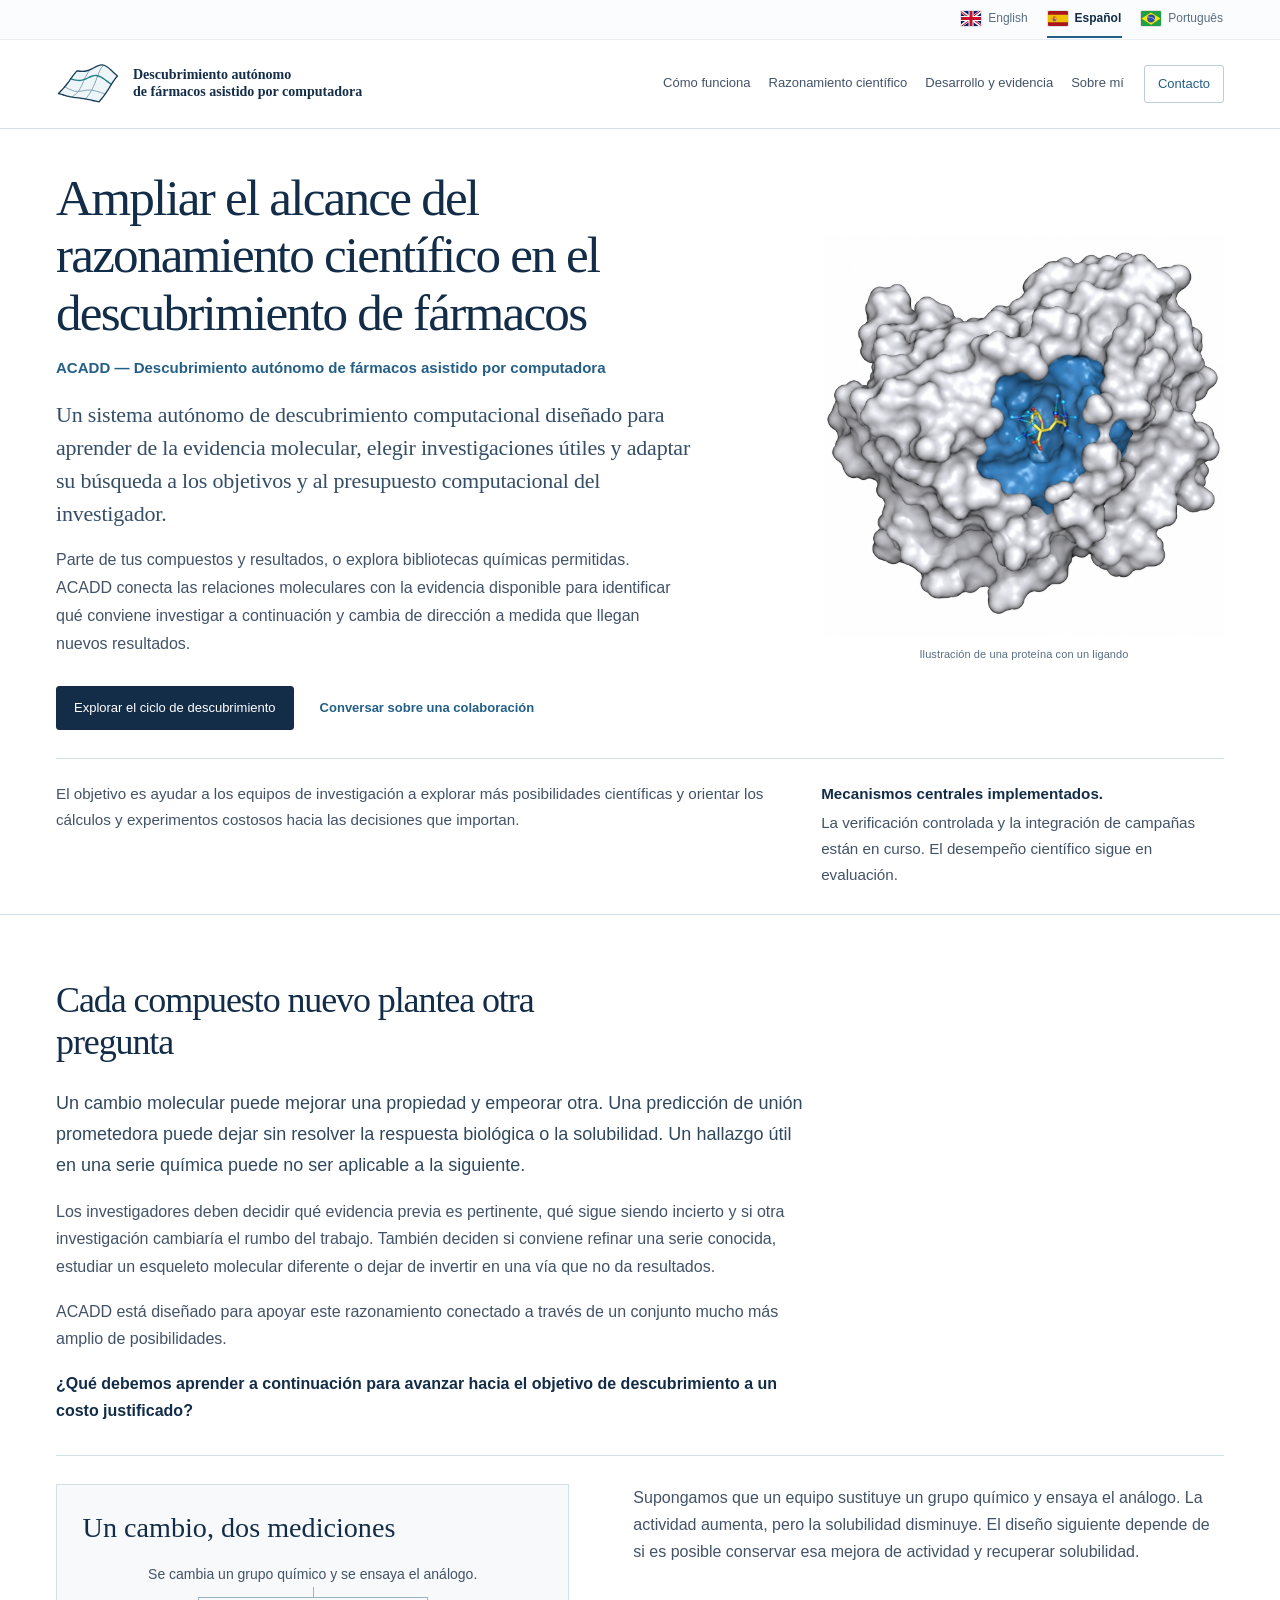
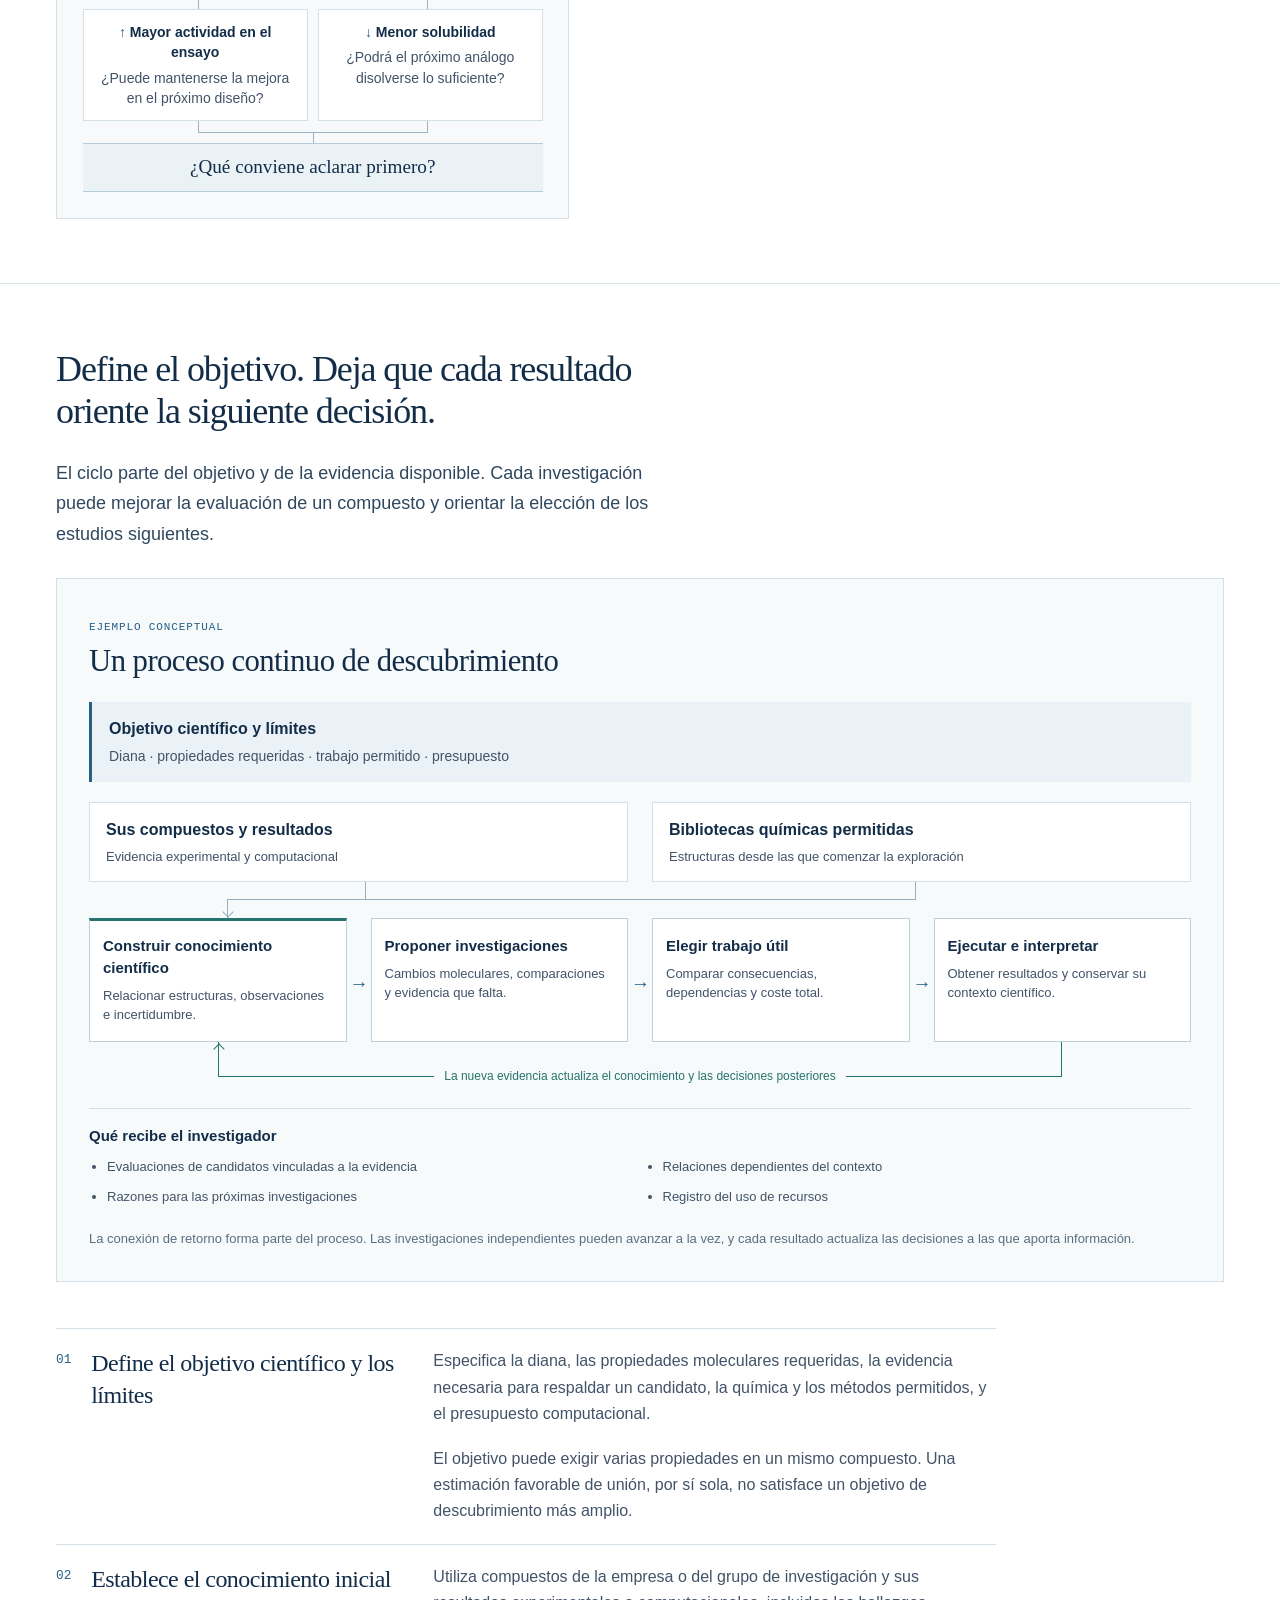
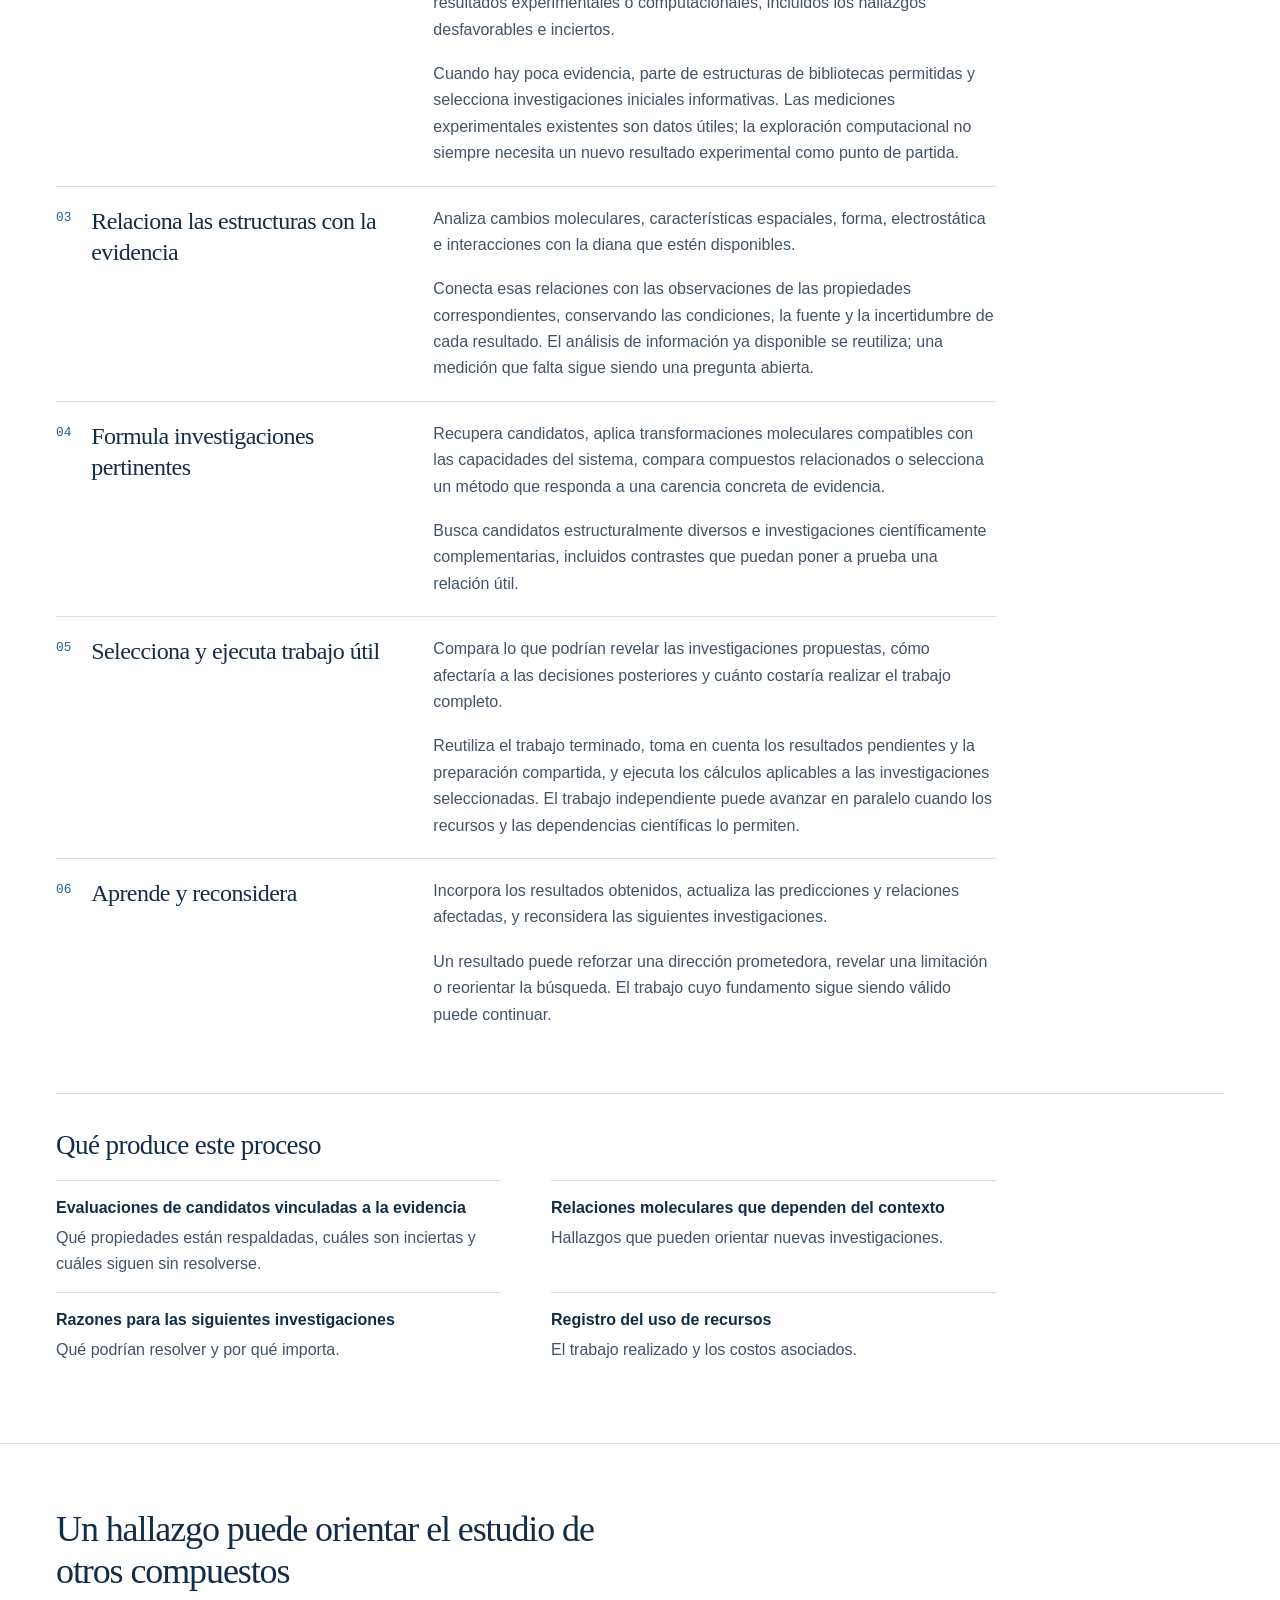
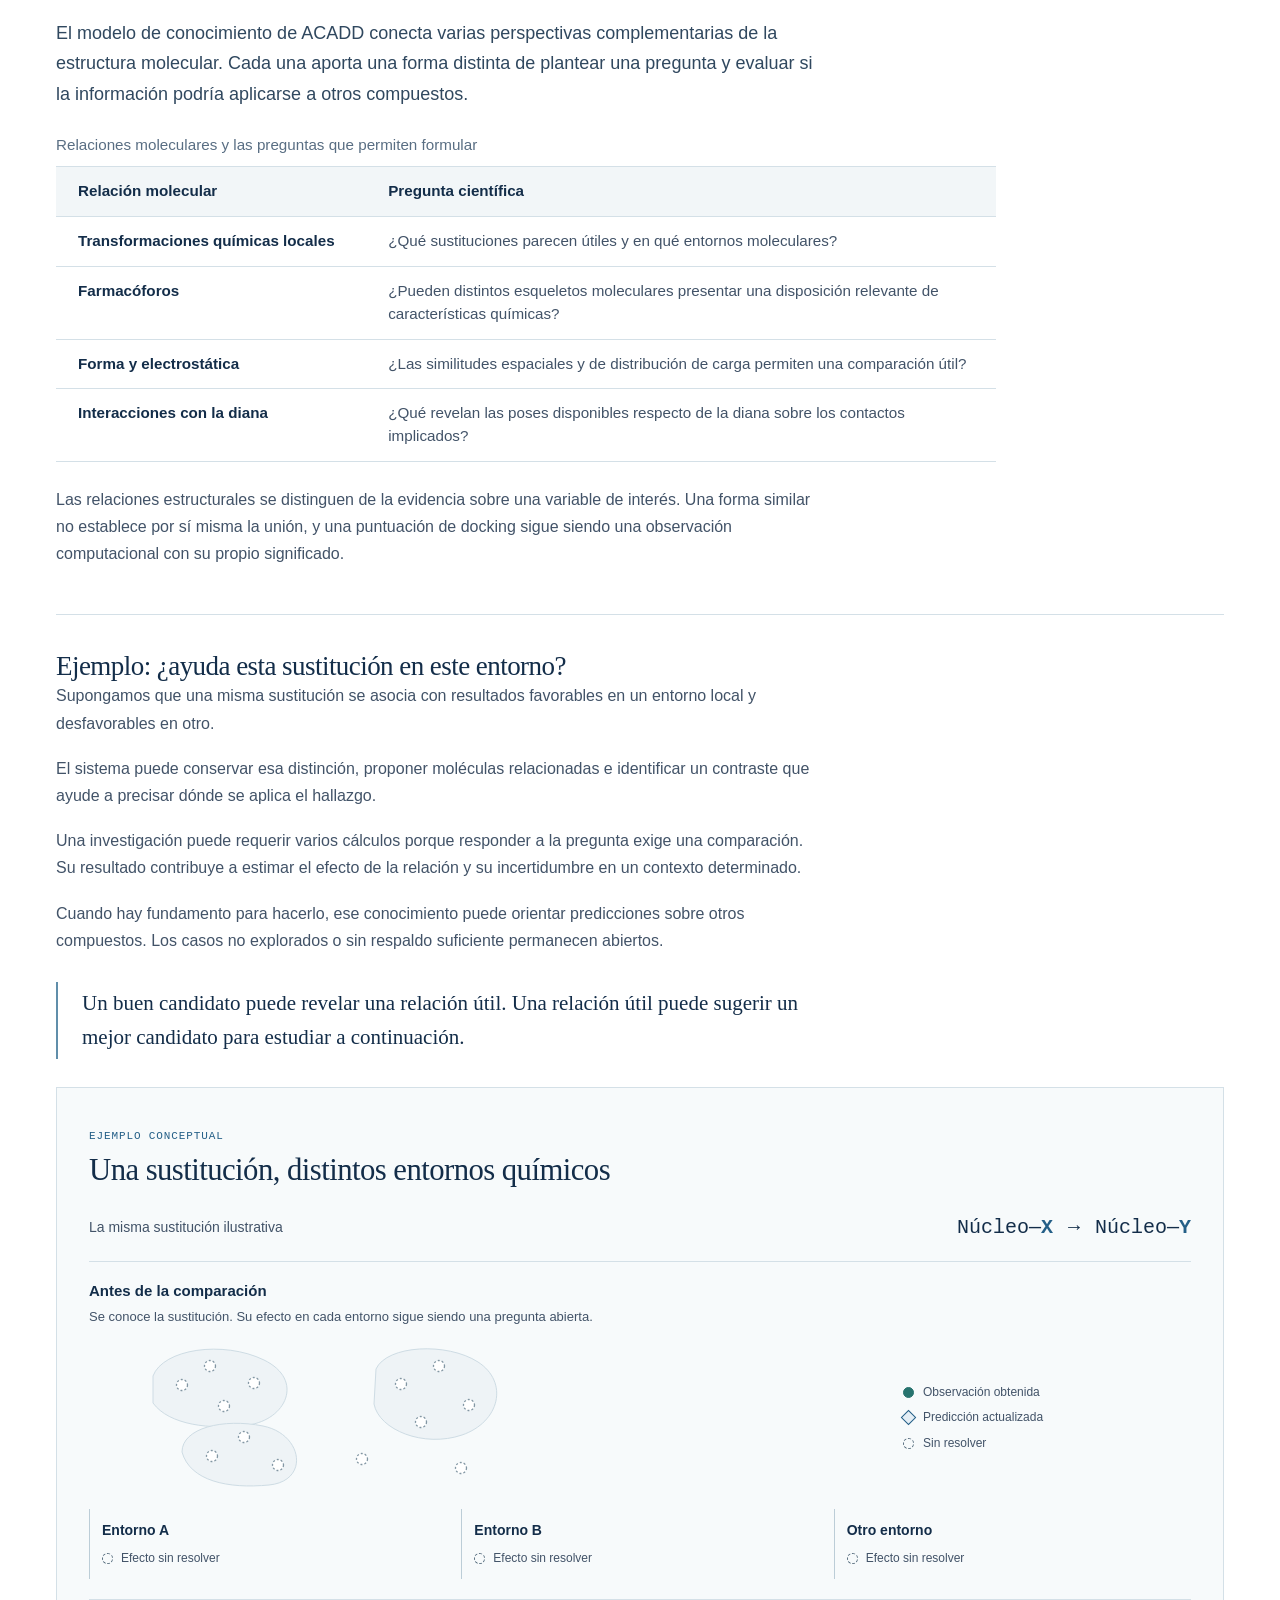
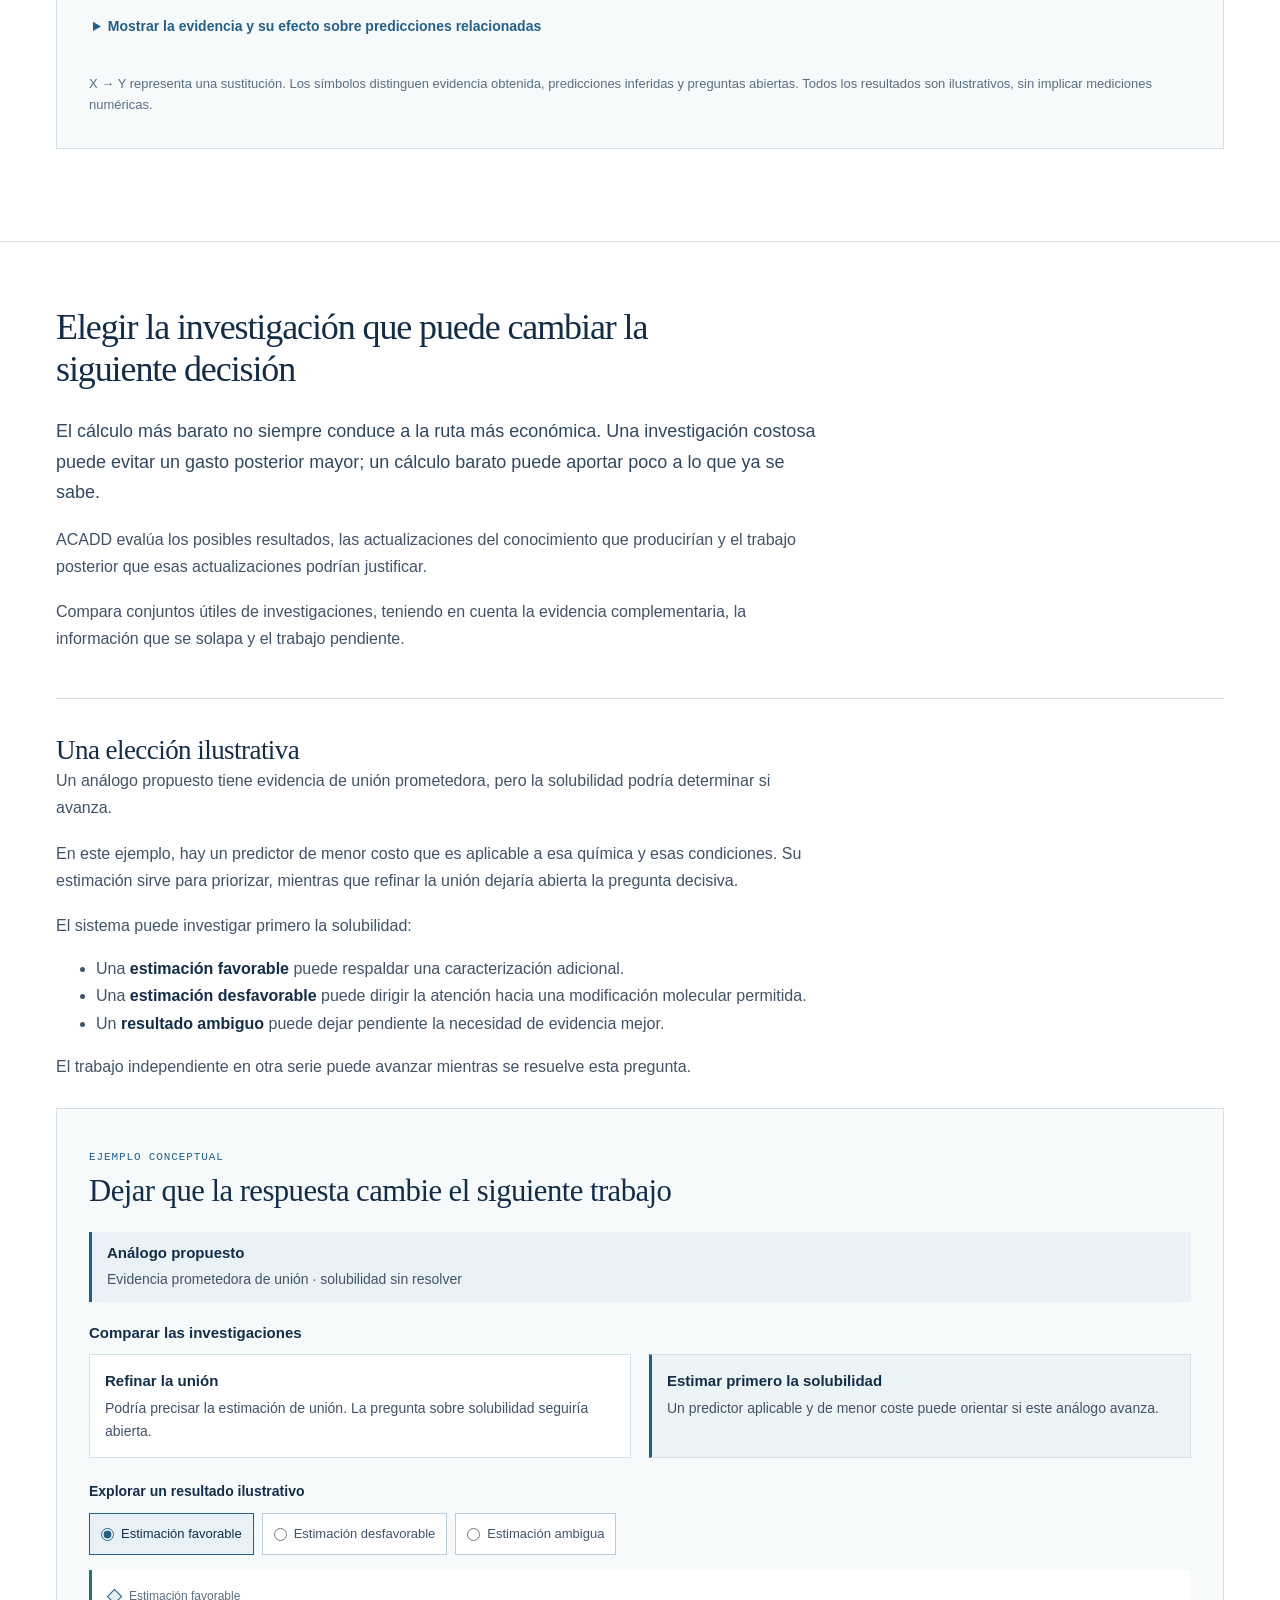
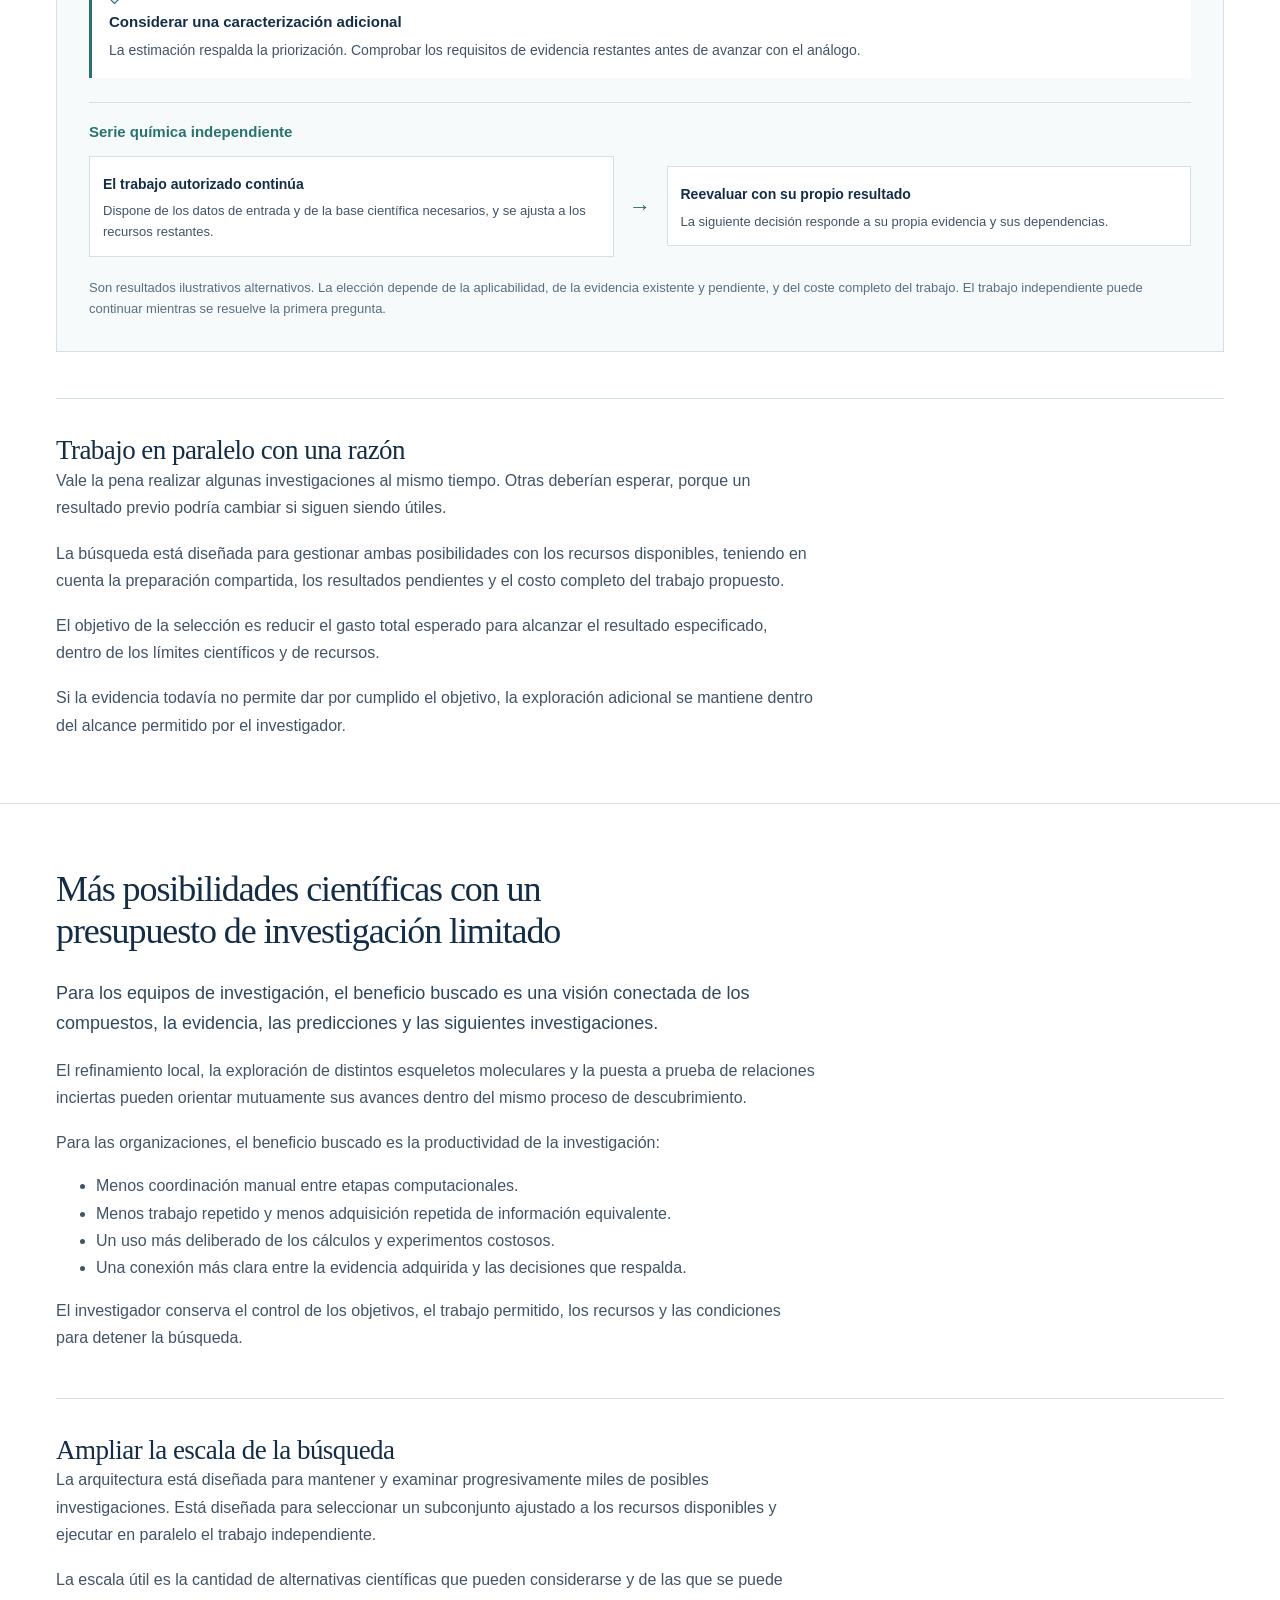
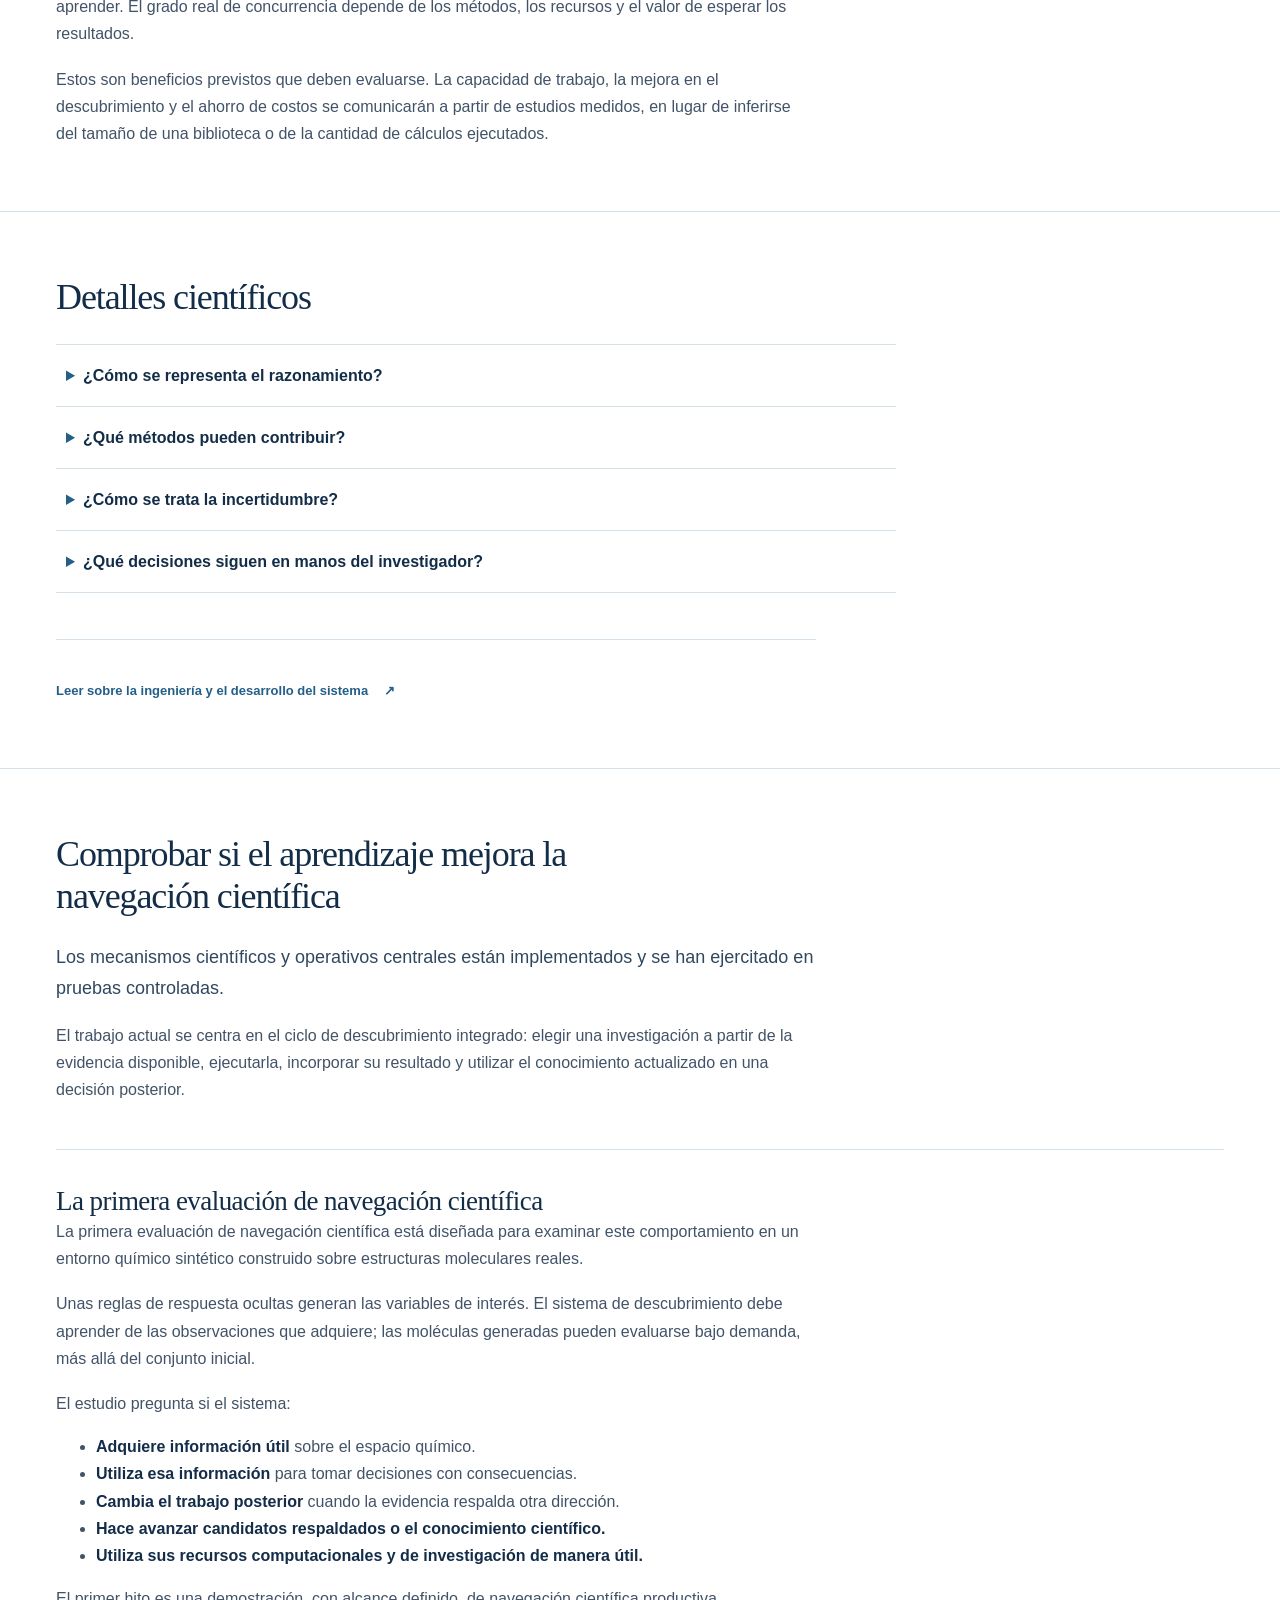
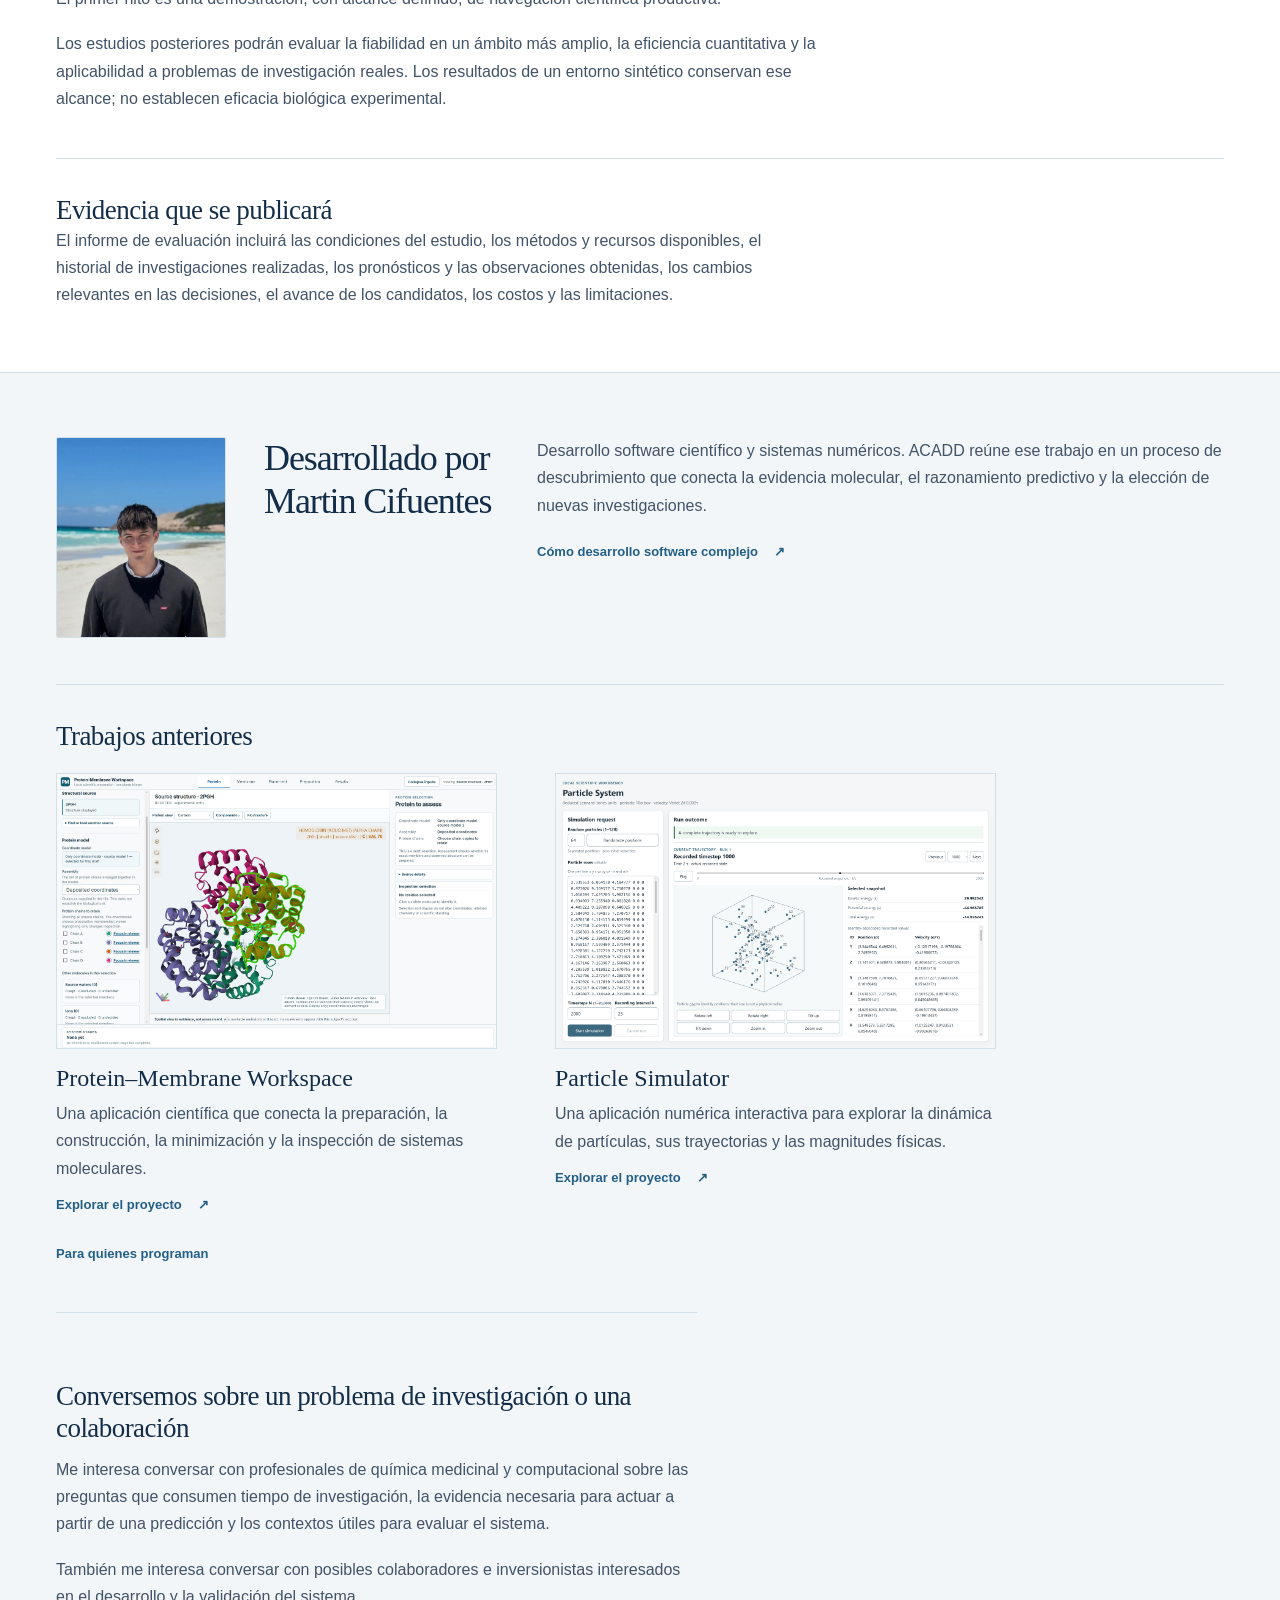
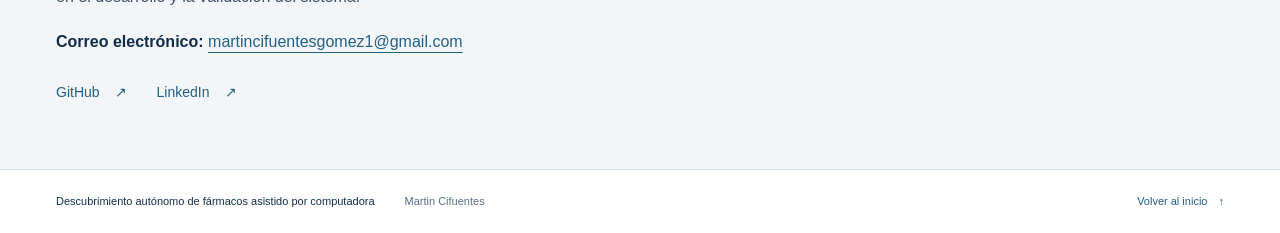
==== commit d0ccd0be: "Explain ACADD through a continuous discovery loop Add localized discovery, evidence transfer, and co" ====
--- a/es/index.html
+++ b/es/index.html
@@ -4,7 +4,7 @@
   <meta charset="utf-8">
   <meta name="viewport" content="width=device-width, initial-scale=1">
   <meta name="theme-color" content="#132d49">
-  <meta name="description" content="Software autónomo que aprende de resultados experimentales y predicciones computacionales para proponer compuestos y decidir qué estudiar a continuación.">
+  <meta name="description" content="ACADD conecta la evidencia molecular, las preguntas científicas y el uso de recursos en un ciclo de descubrimiento que se adapta a los objetivos y al presupuesto del investigador.">
   <title>Descubrimiento autónomo de fármacos asistido por computadora — Martin Cifuentes</title>
   <!-- Los metadatos para compartir son estáticos para que los rastreadores no necesiten JavaScript.
        Al cambiar de alojamiento, ejecutar: node scripts/set-site-url.mjs https://your-host/your-project/ -->
@@ -19,7 +19,7 @@
   <meta property="og:type" content="website">
   <meta property="og:site_name" content="Descubrimiento autónomo de fármacos asistido por computadora">
   <meta property="og:title" content="Descubrimiento autónomo de fármacos asistido por computadora">
-  <meta property="og:description" content="Software autónomo que aprende de resultados experimentales y predicciones computacionales para proponer compuestos y decidir qué estudiar a continuación.">
+  <meta property="og:description" content="ACADD conecta la evidencia molecular, las preguntas científicas y el uso de recursos en un ciclo de descubrimiento que se adapta a los objetivos y al presupuesto del investigador.">
   <meta property="og:url" content="https://martin1cifuentes.github.io/accessible-computational-drug-discovery/es/">
   <meta property="og:image" content="https://martin1cifuentes.github.io/accessible-computational-drug-discovery/assets/autonomous-discovery-es.jpg">
   <meta property="og:image:type" content="image/jpeg">
@@ -28,21 +28,19 @@
   <meta property="og:image:alt" content="Descubrimiento autónomo de fármacos asistido por computadora, de Martin Cifuentes. Interpretar resultados, aprender relaciones y elegir un estudio. Núcleo de razonamiento científico implementado y en fase de verificación.">
   <meta name="twitter:card" content="summary_large_image">
   <meta name="twitter:title" content="Descubrimiento autónomo de fármacos asistido por computadora">
-  <meta name="twitter:description" content="Software autónomo que aprende de resultados experimentales y predicciones computacionales para proponer compuestos y decidir qué estudiar a continuación.">
+  <meta name="twitter:description" content="ACADD conecta la evidencia molecular, las preguntas científicas y el uso de recursos en un ciclo de descubrimiento que se adapta a los objetivos y al presupuesto del investigador.">
   <meta name="twitter:image" content="https://martin1cifuentes.github.io/accessible-computational-drug-discovery/assets/autonomous-discovery-es.jpg">
   <meta name="twitter:image:alt" content="Descubrimiento autónomo de fármacos asistido por computadora, de Martin Cifuentes. Interpretar resultados, aprender relaciones y elegir un estudio. Núcleo de razonamiento científico implementado y en fase de verificación.">
   <link rel="icon" href="../assets/favicon.svg?v=20261115-landscape-modern" type="image/svg+xml">
   <link rel="stylesheet" href="../styles.css?v=20261115-landscape-modern">
-  <link rel="stylesheet" href="../discovery.css?v=20261113">
-  <link rel="stylesheet" href="../decision-figure.css?v=20261113-autonomy">
   <link rel="stylesheet" href="../analogue-figure.css">
-  <link rel="stylesheet" href="../chess-figure.css?v=20261113-divider">
-  <link rel="stylesheet" href="../relationship-figure.css">
-  <link rel="stylesheet" href="../programmers.css?v=20261114-inside">
+  <link rel="stylesheet" href="../acadd-page.css?v=20261125">
+  <link rel="stylesheet" href="../acadd-diagrams.css?v=20261125">
   <script src="../site-config.js" defer></script>
-  <script src="../site.js?v=20261113-locales" defer></script>
+  <script src="../acadd-diagrams.js?v=20261125" defer></script>
+  <script src="../site.js?v=20261125" defer></script>
 </head>
-<body>
+<body class="acadd-home">
   <a class="skip-link" href="#main">Saltar al contenido</a>
   <header class="site-header">
     <div class="language-bar">
@@ -58,501 +56,333 @@
         <span>Descubrimiento autónomo<br>de fármacos asistido por computadora</span>
       </a>
       <nav class="main-nav" aria-label="Navegación principal">
-        <a href="#problem">Proyecto</a><a href="#workflow">Flujo de trabajo</a><a href="#status">Estado</a><a href="#previous-work">Trabajos anteriores</a><a href="#about">Sobre mí</a>
+        <a href="#workflow">Cómo funciona</a><a href="#explore">Razonamiento científico</a><a href="#status">Desarrollo y evidencia</a><a href="#about">Sobre mí</a>
       </nav>
-      <a class="header-contact" href="mailto:martincifuentesgomez1@gmail.com">Contactar <span aria-hidden="true">↗</span></a>
+      <a class="header-contact" href="#contact">Contacto</a>
     </div>
   </header>
 
-  <main id="main">
-    <section class="hero container" id="top" aria-labelledby="project-title">
-      <div class="hero-main">
-        <div class="hero-copy">
-          <p class="eyebrow">Descubrimiento adaptativo · Toma de decisiones científicas</p>
-          <h1 id="project-title">Descubrimiento autónomo de fármacos asistido <span class="title-phrase">por computadora</span></h1>
-          <p class="hero-intro">Software autónomo que aprende de resultados experimentales y predicciones computacionales para orientar el descubrimiento de nuevos fármacos basados en moléculas pequeñas.</p>
-          <p class="hero-summary">Al comparar mediciones y predicciones, el software aprende cómo afectan los cambios en una molécula a su unión con la diana, a la respuesta biológica y a propiedades como la solubilidad. Comprueba en qué casos puede aplicar lo aprendido y lo utiliza para proponer compuestos y decidir qué estudiar. Los nuevos resultados pueden llevarlo a revisar ambas decisiones.</p>
-          <div class="hero-actions">
-            <a class="button button-primary" href="#problem">Cómo funciona <span aria-hidden="true">↓</span></a>
-            <a class="text-link" href="#status">Desarrollo y verificación <span aria-hidden="true">↗</span></a>
+<main id="main">
+  <section class="hero container" id="top" aria-labelledby="project-title">
+    <div class="hero-main">
+      <div class="hero-copy">
+        <h1 id="project-title">Ampliar el alcance del razonamiento científico en el descubrimiento de fármacos</h1>
+        <p class="acadd-name">ACADD — Descubrimiento autónomo de fármacos asistido por computadora</p>
+        <p class="hero-intro">Un sistema autónomo de descubrimiento computacional diseñado para aprender de la evidencia molecular, elegir investigaciones útiles y adaptar su búsqueda a los objetivos y al presupuesto computacional del investigador.</p>
+        <p class="hero-summary">Parte de tus compuestos y resultados, o explora bibliotecas químicas permitidas. ACADD conecta las relaciones moleculares con la evidencia disponible para identificar qué conviene investigar a continuación y cambia de dirección a medida que llegan nuevos resultados.</p>
+
+        <div class="hero-actions">
+          <a class="button button-primary" href="#workflow">Explorar el ciclo de descubrimiento</a>
+          <a class="text-link" href="#contact">Conversar sobre una colaboración</a>
+        </div>
+      </div>
+      <figure class="hero-figure">
+        <img src="../assets/protein-ligand-illustration.webp" width="1254" height="1254" fetchpriority="high" decoding="async" alt="Ilustración de la superficie de una proteína con una cavidad de unión en azul que rodea una molécula pequeña representada mediante varillas.">
+        <figcaption>Ilustración de una proteína con un ligando</figcaption>
+      </figure>
+    </div>
+      <div class="hero-context prose">
+        <p>El objetivo es ayudar a los equipos de investigación a explorar más posibilidades científicas y orientar los cálculos y experimentos costosos hacia las decisiones que importan.</p>
+        <p><strong>Mecanismos centrales implementados.</strong> La verificación controlada y la integración de campañas están en curso. El desempeño científico sigue en evaluación.</p>
+      </div>
+    </section>
+
+  <section class="section" id="problem" aria-labelledby="problem-title">
+    <div class="container">
+      <span id="chess-comparison" class="section-alias" aria-hidden="true"></span>
+      <div class="section-heading"><div><h2 id="problem-title">Cada compuesto nuevo plantea otra pregunta</h2></div></div>
+      <div class="prose">
+        <p class="lead">Un cambio molecular puede mejorar una propiedad y empeorar otra. Una predicción de unión prometedora puede dejar sin resolver la respuesta biológica o la solubilidad. Un hallazgo útil en una serie química puede no ser aplicable a la siguiente.</p>
+        <p>Los investigadores deben decidir qué evidencia previa es pertinente, qué sigue siendo incierto y si otra investigación cambiaría el rumbo del trabajo. También deciden si conviene refinar una serie conocida, estudiar un esqueleto molecular diferente o dejar de invertir en una vía que no da resultados.</p>
+        <p>ACADD está diseñado para apoyar este razonamiento conectado a través de un conjunto mucho más amplio de posibilidades.</p>
+        <p><strong>¿Qué debemos aprender a continuación para avanzar hacia el objetivo de descubrimiento a un costo justificado?</strong></p>
+      </div>
+      <div class="problem-example">
+          <figure class="analogue-figure" id="analogue-example">
+              <figcaption>Un cambio, dos mediciones</figcaption>
+              <p class="analogue-origin">Se cambia un grupo químico y se ensaya el análogo.</p>
+              <div class="analogue-fork" aria-hidden="true"></div>
+              <ul class="analogue-results">
+                <li><strong><span aria-hidden="true">↑</span> Mayor actividad en el ensayo</strong>¿Puede mantenerse la mejora en el próximo diseño?</li>
+                <li><strong><span aria-hidden="true">↓</span> Menor solubilidad</strong>¿Podrá el próximo análogo disolverse lo suficiente?</li>
+              </ul>
+              <div class="analogue-fork analogue-fork-join" aria-hidden="true"></div>
+              <p class="analogue-question">¿Qué conviene aclarar primero?</p>
+            </figure>
+          <div class="prose"><p>Supongamos que un equipo sustituye un grupo químico y ensaya el análogo. La actividad aumenta, pero la solubilidad disminuye. El diseño siguiente depende de si es posible conservar esa mejora de actividad y recuperar solubilidad.</p></div>
+        </div>
+    </div>
+  </section>
+
+  <section class="section" id="workflow" aria-labelledby="workflow-title">
+    <div class="container">
+      <div class="section-heading"><div><h2 id="workflow-title">Define el objetivo. Deja que cada resultado oriente la siguiente decisión.</h2></div></div>
+      <div class="prose discovery-essay"><p class="lead">El ciclo parte del objetivo y de la evidencia disponible. Cada investigación puede mejorar la evaluación de un compuesto y orientar la elección de los estudios siguientes.</p></div>
+        <figure class="ac-figure ac-loop" aria-labelledby="discovery-loop-title discovery-loop-caption">
+  <header class="ac-figure-heading"><span class="ac-figure-label">Ejemplo conceptual</span><h3 id="discovery-loop-title">Un proceso continuo de descubrimiento</h3></header>
+  <div class="ac-loop-goal"><strong>Objetivo científico y límites</strong><span>Diana · propiedades requeridas · trabajo permitido · presupuesto</span></div>
+  <div class="ac-loop-sources">
+    <div><strong>Sus compuestos y resultados</strong><span>Evidencia experimental y computacional</span></div>
+    <div><strong>Bibliotecas químicas permitidas</strong><span>Estructuras desde las que comenzar la exploración</span></div>
+  </div>
+  <div class="ac-source-merge" aria-hidden="true"><span></span></div>
+  <div class="ac-loop-cycle"><ol class="ac-loop-stages"><li><h4>Construir conocimiento científico</h4><p>Relacionar estructuras, observaciones e incertidumbre.</p></li>
+<li><h4>Proponer investigaciones</h4><p>Cambios moleculares, comparaciones y evidencia que falta.</p></li>
+<li><h4>Elegir trabajo útil</h4><p>Comparar consecuencias, dependencias y coste total.</p></li>
+<li><h4>Ejecutar e interpretar</h4><p>Obtener resultados y conservar su contexto científico.</p></li></ol>
+    <div class="ac-loop-return"><span aria-hidden="true">↻</span><p>La nueva evidencia actualiza el conocimiento y las decisiones posteriores</p></div>
+  </div>
+  <div class="ac-loop-outputs"><h4>Qué recibe el investigador</h4><ul><li>Evaluaciones de candidatos vinculadas a la evidencia</li><li>Relaciones dependientes del contexto</li><li>Razones para las próximas investigaciones</li><li>Registro del uso de recursos</li></ul></div>
+  <figcaption id="discovery-loop-caption">La conexión de retorno forma parte del proceso. Las investigaciones independientes pueden avanzar a la vez, y cada resultado actualiza las decisiones a las que aporta información.</figcaption>
+</figure>
+      <ol class="discovery-steps">
+        <li id="establish"><h3>Define el objetivo científico y los límites</h3><div class="prose"><p>Especifica la diana, las propiedades moleculares requeridas, la evidencia necesaria para respaldar un candidato, la química y los métodos permitidos, y el presupuesto computacional.</p><p>El objetivo puede exigir varias propiedades en un mismo compuesto. Una estimación favorable de unión, por sí sola, no satisface un objetivo de descubrimiento más amplio.</p></div></li>
+        <li id="starting-knowledge"><h3>Establece el conocimiento inicial</h3><div class="prose"><p>Utiliza compuestos de la empresa o del grupo de investigación y sus resultados experimentales o computacionales, incluidos los hallazgos desfavorables e inciertos.</p><p>Cuando hay poca evidencia, parte de estructuras de bibliotecas permitidas y selecciona investigaciones iniciales informativas. Las mediciones experimentales existentes son datos útiles; la exploración computacional no siempre necesita un nuevo resultado experimental como punto de partida.</p></div></li>
+        <li id="interpret"><h3>Relaciona las estructuras con la evidencia</h3><div class="prose"><p>Analiza cambios moleculares, características espaciales, forma, electrostática e interacciones con la diana que estén disponibles.</p><p>Conecta esas relaciones con las observaciones de las propiedades correspondientes, conservando las condiciones, la fuente y la incertidumbre de cada resultado. El análisis de información ya disponible se reutiliza; una medición que falta sigue siendo una pregunta abierta.</p></div></li>
+        <li id="mechanism-exploration"><h3>Formula investigaciones pertinentes</h3><div class="prose"><p>Recupera candidatos, aplica transformaciones moleculares compatibles con las capacidades del sistema, compara compuestos relacionados o selecciona un método que responda a una carencia concreta de evidencia.</p><p>Busca candidatos estructuralmente diversos e investigaciones científicamente complementarias, incluidos contrastes que puedan poner a prueba una relación útil.</p></div></li>
+        <li id="investigate"><h3>Selecciona y ejecuta trabajo útil</h3><div class="prose"><p>Compara lo que podrían revelar las investigaciones propuestas, cómo afectaría a las decisiones posteriores y cuánto costaría realizar el trabajo completo.</p><p>Reutiliza el trabajo terminado, toma en cuenta los resultados pendientes y la preparación compartida, y ejecuta los cálculos aplicables a las investigaciones seleccionadas. El trabajo independiente puede avanzar en paralelo cuando los recursos y las dependencias científicas lo permiten.</p></div></li>
+        <li id="decide"><h3>Aprende y reconsidera</h3><div class="prose"><p>Incorpora los resultados obtenidos, actualiza las predicciones y relaciones afectadas, y reconsidera las siguientes investigaciones.</p><p>Un resultado puede reforzar una dirección prometedora, revelar una limitación o reorientar la búsqueda. El trabajo cuyo fundamento sigue siendo válido puede continuar.</p></div></li>
+      </ol>
+      <section class="reading-block" aria-labelledby="outcomes-title">
+        <h3 id="outcomes-title">Qué produce este proceso</h3>
+        <dl class="outcome-list">
+          <div><dt>Evaluaciones de candidatos vinculadas a la evidencia</dt><dd>Qué propiedades están respaldadas, cuáles son inciertas y cuáles siguen sin resolverse.</dd></div>
+          <div><dt>Relaciones moleculares que dependen del contexto</dt><dd>Hallazgos que pueden orientar nuevas investigaciones.</dd></div>
+          <div><dt>Razones para las siguientes investigaciones</dt><dd>Qué podrían resolver y por qué importa.</dd></div>
+          <div><dt>Registro del uso de recursos</dt><dd>El trabajo realizado y los costos asociados.</dd></div>
+        </dl>
+      </section>
+    </div>
+  </section>
+
+  <div id="explore">
+    <section class="section" id="mechanism-adaptation" aria-labelledby="learning-title">
+        <span class="section-anchor" id="patterns-across-a-series" aria-hidden="true"></span><span class="section-anchor" id="mechanism-prioritization" aria-hidden="true"></span>
+      <div class="container">
+        <div class="section-heading"><div><h2 id="learning-title">Un hallazgo puede orientar el estudio de otros compuestos</h2></div></div>
+        <div class="prose"><p class="lead">El modelo de conocimiento de ACADD conecta varias perspectivas complementarias de la estructura molecular. Cada una aporta una forma distinta de plantear una pregunta y evaluar si la información podría aplicarse a otros compuestos.</p></div>
+        <table class="science-table">
+          <caption>Relaciones moleculares y las preguntas que permiten formular</caption>
+          <thead><tr><th scope="col">Relación molecular</th><th scope="col">Pregunta científica</th></tr></thead>
+          <tbody>
+            <tr><th scope="row">Transformaciones químicas locales</th><td>¿Qué sustituciones parecen útiles y en qué entornos moleculares?</td></tr>
+            <tr><th scope="row">Farmacóforos</th><td>¿Pueden distintos esqueletos moleculares presentar una disposición relevante de características químicas?</td></tr>
+            <tr><th scope="row">Forma y electrostática</th><td>¿Las similitudes espaciales y de distribución de carga permiten una comparación útil?</td></tr>
+            <tr><th scope="row">Interacciones con la diana</th><td>¿Qué revelan las poses disponibles respecto de la diana sobre los contactos implicados?</td></tr>
+          </tbody>
+        </table>
+        <div class="prose"><p>Las relaciones estructurales se distinguen de la evidencia sobre una variable de interés. Una forma similar no establece por sí misma la unión, y una puntuación de docking sigue siendo una observación computacional con su propio significado.</p></div>
+        <section class="reading-block" aria-labelledby="context-title">
+          <h3 id="context-title">Ejemplo: ¿ayuda esta sustitución en este entorno?</h3>
+          <div class="prose">
+            <p>Supongamos que una misma sustitución se asocia con resultados favorables en un entorno local y desfavorables en otro.</p>
+            <p>El sistema puede conservar esa distinción, proponer moléculas relacionadas e identificar un contraste que ayude a precisar dónde se aplica el hallazgo.</p>
+            <p>Una investigación puede requerir varios cálculos porque responder a la pregunta exige una comparación. Su resultado contribuye a estimar el efecto de la relación y su incertidumbre en un contexto determinado.</p>
+            <p>Cuando hay fundamento para hacerlo, ese conocimiento puede orientar predicciones sobre otros compuestos. Los casos no explorados o sin respaldo suficiente permanecen abiertos.</p>
+            <blockquote>Un buen candidato puede revelar una relación útil. Una relación útil puede sugerir un mejor candidato para estudiar a continuación.</blockquote>
           </div>
-        </div>
-        <figure class="hero-figure">
-          <img src="../assets/protein-ligand-illustration.webp" width="1254" height="1254" fetchpriority="high" decoding="async" alt="Ilustración de la superficie de una proteína con una cavidad de unión en azul que rodea una molécula pequeña representada mediante varillas.">
-          <figcaption>Ilustración de una proteína con un ligando</figcaption>
-        </figure>
-      </div>
-      <div class="hero-context prose">
-        <p>El objetivo es avanzar en la optimización de las moléculas antes de sintetizarlas, en menos tiempo y con menos recursos. Así, el equipo puede concentrar su tiempo, sus experimentos y los cálculos más costosos en resolver las cuestiones que más influyen en el proyecto.</p>
-        <div>
-          <p><strong>El núcleo de razonamiento científico ya está implementado.</strong> Actualmente estoy verificando su funcionamiento. La evaluación con problemas químicos reales permitirá determinar su rendimiento en la práctica.</p>
-          <a class="text-link hero-collaboration" href="#collaboration">Hablar de una posible colaboración <span aria-hidden="true">↗</span></a>
-        </div>
+          <figure class="ac-figure ac-relationship" aria-labelledby="relationship-example-title relationship-example-caption">
+  <header class="ac-figure-heading"><span class="ac-figure-label">Ejemplo conceptual</span><h3 id="relationship-example-title">Una sustitución, distintos entornos químicos</h3></header>
+  <div class="ac-substitution"><span>La misma sustitución ilustrativa</span><div aria-label="La misma sustitución ilustrativa"><span>Núcleo—<b>X</b></span><span aria-hidden="true">→</span><span>Núcleo—<b>Y</b></span></div></div>
+  <div class="ac-before"><h4>Antes de la comparación</h4><p>Se conoce la sustitución. Su efecto en cada entorno sigue siendo una pregunta abierta.</p><div class="ac-space-band"><svg class="ac-space-map" viewBox="0 0 400 155" aria-hidden="true" focusable="false">
+      <path class="ac-space-region" d="M29 36C39 9 99 0 140 20S162 80 124 85 45 85 29 63Z"/>
+      <path class="ac-space-region" d="M58 112C58 88 99 78 139 86S186 141 145 145 66 141 58 112Z"/>
+      <path class="ac-space-region" d="M252 29C263 5 323 2 354 22S376 82 338 95 255 90 250 64Z"/>
+      <circle class="ac-space-open" cx="58" cy="45" r="5.5"/><circle class="ac-space-open" cx="86" cy="26" r="5.5"/><circle class="ac-space-open" cx="100" cy="66" r="5.5"/><circle class="ac-space-open" cx="130" cy="43" r="5.5"/><circle class="ac-space-open" cx="88" cy="116" r="5.5"/><circle class="ac-space-open" cx="120" cy="97" r="5.5"/><circle class="ac-space-open" cx="154" cy="125" r="5.5"/><circle class="ac-space-open" cx="277" cy="44" r="5.5"/><circle class="ac-space-open" cx="315" cy="26" r="5.5"/><circle class="ac-space-open" cx="345" cy="65" r="5.5"/><circle class="ac-space-open" cx="297" cy="82" r="5.5"/><circle class="ac-space-open" cx="238" cy="119" r="5.5"/><circle class="ac-space-open" cx="337" cy="128" r="5.5"/>
+    </svg><div class="ac-space-legend"><span><i class="ac-mark ac-mark-observed" aria-hidden="true"></i>Observación obtenida</span><span><i class="ac-mark ac-mark-prediction" aria-hidden="true"></i>Predicción actualizada</span><span><i class="ac-mark ac-mark-open" aria-hidden="true"></i>Sin resolver</span></div></div><div class="ac-unresolved-grid"><div><strong>Entorno A</strong><span><i class="ac-mark ac-mark-open" aria-hidden="true"></i>Efecto sin resolver</span></div><div><strong>Entorno B</strong><span><i class="ac-mark ac-mark-open" aria-hidden="true"></i>Efecto sin resolver</span></div><div><strong>Otro entorno</strong><span><i class="ac-mark ac-mark-open" aria-hidden="true"></i>Efecto sin resolver</span></div></div></div>
+  <details class="ac-evidence-reveal"><summary>Mostrar la evidencia y su efecto sobre predicciones relacionadas</summary><div class="ac-revealed"><h4 class="ac-revealed-title">Tras obtener la evidencia ilustrativa</h4><div class="ac-space-band"><svg class="ac-space-map" viewBox="0 0 400 155" aria-hidden="true" focusable="false">
+      <path class="ac-space-region" d="M29 36C39 9 99 0 140 20S162 80 124 85 45 85 29 63Z"/>
+      <path class="ac-space-region" d="M58 112C58 88 99 78 139 86S186 141 145 145 66 141 58 112Z"/>
+      <path class="ac-space-region" d="M252 29C263 5 323 2 354 22S376 82 338 95 255 90 250 64Z"/>
+      <path class="ac-space-local" d="M58 45 86 26M58 45 100 66M88 116 120 97M277 44 315 26"/>
+      <path class="ac-space-transfer" d="M58 45C120 0 212 2 277 44"/><circle class="ac-space-observed" cx="58" cy="45" r="5.5"/><path class="ac-space-prediction" d="M86 19l7 7-7 7-7-7Z"/><path class="ac-space-prediction" d="M100 59l7 7-7 7-7-7Z"/><circle class="ac-space-open" cx="130" cy="43" r="5.5"/><circle class="ac-space-observed" cx="88" cy="116" r="5.5"/><path class="ac-space-prediction" d="M120 90l7 7-7 7-7-7Z"/><circle class="ac-space-open" cx="154" cy="125" r="5.5"/><path class="ac-space-prediction" d="M277 37l7 7-7 7-7-7Z"/><path class="ac-space-prediction" d="M315 19l7 7-7 7-7-7Z"/><circle class="ac-space-open" cx="345" cy="65" r="5.5"/><circle class="ac-space-open" cx="297" cy="82" r="5.5"/><circle class="ac-space-open" cx="238" cy="119" r="5.5"/><circle class="ac-space-open" cx="337" cy="128" r="5.5"/>
+    </svg><div class="ac-space-legend"><span><i class="ac-mark ac-mark-observed" aria-hidden="true"></i>Observación obtenida</span><span><i class="ac-mark ac-mark-prediction" aria-hidden="true"></i>Predicción actualizada</span><span><i class="ac-mark ac-mark-open" aria-hidden="true"></i>Sin resolver</span></div></div><div class="ac-relation-row"><div><span class="ac-state"><i class="ac-mark ac-mark-observed" aria-hidden="true"></i>Observación obtenida</span><h4>Entorno A</h4><p>Efecto favorable observado</p></div><span class="ac-rel-arrow" aria-hidden="true">→</span><div><span class="ac-state"><i class="ac-mark ac-mark-prediction" aria-hidden="true"></i>Predicción actualizada</span><h4>Entorno A compatible</h4><p>Las predicciones relacionadas cambian en una dirección favorable.</p></div></div>
+<div class="ac-relation-row"><div><span class="ac-state"><i class="ac-mark ac-mark-observed" aria-hidden="true"></i>Observación obtenida</span><h4>Entorno B</h4><p>Efecto desfavorable observado</p></div><span class="ac-rel-arrow" aria-hidden="true">→</span><div><span class="ac-state"><i class="ac-mark ac-mark-prediction" aria-hidden="true"></i>Predicción actualizada</span><h4>Entorno B compatible</h4><p>Las predicciones relacionadas cambian en una dirección desfavorable.</p></div></div>
+    <div class="ac-transfer-note"><h4>Entre estructuras base</h4><p>Una estructura base diferente puede permitir una comparación cuando el entorno local relevante y la evidencia sobre la propiedad son aplicables. La transferencia sigue siendo condicional.</p></div>
+    <div class="ac-unresolved-note"><span class="ac-state"><i class="ac-mark ac-mark-open" aria-hidden="true"></i>Sin resolver</span><h4>Entorno sin respaldo suficiente</h4><p>Un entorno diferente o no estudiado queda sin resolver cuando la evidencia disponible no permite respaldar la transferencia.</p></div>
+  </div></details>
+  <figcaption id="relationship-example-caption">X → Y representa una sustitución. Los símbolos distinguen evidencia obtenida, predicciones inferidas y preguntas abiertas. Todos los resultados son ilustrativos, sin implicar mediciones numéricas.</figcaption>
+</figure>
+        </section>
       </div>
     </section>
 
-    <section class="section" id="problem" aria-labelledby="problem-title">
+    <section class="section" id="decision-selection" aria-labelledby="selection-title">
+        <span class="section-anchor" id="campaign" aria-hidden="true"></span><span class="section-anchor" id="resources" aria-hidden="true"></span><span class="section-anchor" id="mechanism-investigations" aria-hidden="true"></span>
       <div class="container">
-        <div class="editorial-grid">
-          <div class="section-aside">
-            <p class="eyebrow">01 / El problema del descubrimiento de fármacos</p>
-            <h2 id="problem-title">¿Qué compuesto merece la pena sintetizar a continuación?</h2>
+        <div class="section-heading"><div><h2 id="selection-title">Elegir la investigación que puede cambiar la siguiente decisión</h2></div></div>
+        <div class="prose">
+          <p class="lead">El cálculo más barato no siempre conduce a la ruta más económica. Una investigación costosa puede evitar un gasto posterior mayor; un cálculo barato puede aportar poco a lo que ya se sabe.</p>
+          <p>ACADD evalúa los posibles resultados, las actualizaciones del conocimiento que producirían y el trabajo posterior que esas actualizaciones podrían justificar.</p>
+          <p>Compara conjuntos útiles de investigaciones, teniendo en cuenta la evidencia complementaria, la información que se solapa y el trabajo pendiente.</p>
+        </div>
+        <section class="reading-block" aria-labelledby="campaign-title">
+          <h3 id="campaign-title">Una elección ilustrativa</h3>
+          <div class="prose">
+            <p>Un análogo propuesto tiene evidencia de unión prometedora, pero la solubilidad podría determinar si avanza.</p>
+            <p>En este ejemplo, hay un predictor de menor costo que es aplicable a esa química y esas condiciones. Su estimación sirve para priorizar, mientras que refinar la unión dejaría abierta la pregunta decisiva.</p>
+            <p>El sistema puede investigar primero la solubilidad:</p>
+            <ul>
+              <li>Una <strong>estimación favorable</strong> puede respaldar una caracterización adicional.</li>
+              <li>Una <strong>estimación desfavorable</strong> puede dirigir la atención hacia una modificación molecular permitida.</li>
+              <li>Un <strong>resultado ambiguo</strong> puede dejar pendiente la necesidad de evidencia mejor.</li>
+            </ul>
+            <p>El trabajo independiente en otra serie puede avanzar mientras se resuelve esta pregunta.</p>
           </div>
+          <figure class="ac-figure ac-allocation" aria-labelledby="allocation-example-title allocation-example-caption">
+  <header class="ac-figure-heading"><span class="ac-figure-label">Ejemplo conceptual</span><h3 id="allocation-example-title">Dejar que la respuesta cambie el siguiente trabajo</h3></header>
+  <div class="ac-allocation-start"><h4>Análogo propuesto</h4><p>Evidencia prometedora de unión · solubilidad sin resolver</p></div>
+  <h4 class="ac-options-heading">Comparar las investigaciones</h4>
+  <div class="ac-investigation-options"><div><h4>Refinar la unión</h4><p>Podría precisar la estimación de unión. La pregunta sobre solubilidad seguiría abierta.</p></div><div class="ac-selected-investigation"><h4>Estimar primero la solubilidad</h4><p>Un predictor aplicable y de menor coste puede orientar si este análogo avanza.</p></div></div>
+  <div class="ac-outcome-demo" data-ac-outcomes>
+    <fieldset class="ac-outcome-controls" hidden><legend>Explorar un resultado ilustrativo</legend><div><label><input type="radio" name="ac-outcome" value="0" aria-controls="ac-outcome-0" checked><span>Estimación favorable</span></label><label><input type="radio" name="ac-outcome" value="1" aria-controls="ac-outcome-1" ><span>Estimación desfavorable</span></label><label><input type="radio" name="ac-outcome" value="2" aria-controls="ac-outcome-2" ><span>Estimación ambigua</span></label></div></fieldset>
+    <div class="ac-outcome-panels" aria-live="polite" aria-atomic="true"><div class="ac-outcome-panel" id="ac-outcome-0"><span class="ac-state"><i class="ac-mark ac-mark-prediction" aria-hidden="true"></i>Estimación favorable</span><h4>Considerar una caracterización adicional</h4><p>La estimación respalda la priorización. Comprobar los requisitos de evidencia restantes antes de avanzar con el análogo.</p></div>
+<div class="ac-outcome-panel" id="ac-outcome-1"><span class="ac-state"><i class="ac-mark ac-mark-prediction" aria-hidden="true"></i>Estimación desfavorable</span><h4>Considerar una modificación molecular</h4><p>Explorar un cambio permitido que podría recuperar la solubilidad y conservar la idea prometedora de unión.</p></div>
+<div class="ac-outcome-panel" id="ac-outcome-2"><span class="ac-state"><i class="ac-mark ac-mark-prediction" aria-hidden="true"></i>Estimación ambigua</span><h4>Buscar mejor evidencia si es relevante</h4><p>Conservar la incertidumbre. Comparar una investigación más informativa con otros trabajos útiles.</p></div></div>
+  </div>
+  <div class="ac-parallel-lane"><h4>Serie química independiente</h4><div class="ac-parallel-stages"><div><strong>El trabajo autorizado continúa</strong><p>Dispone de los datos de entrada y de la base científica necesarios, y se ajusta a los recursos restantes.</p></div><span aria-hidden="true">→</span><div><strong>Reevaluar con su propio resultado</strong><p>La siguiente decisión responde a su propia evidencia y sus dependencias.</p></div></div></div>
+  <figcaption id="allocation-example-caption">Son resultados ilustrativos alternativos. La elección depende de la aplicabilidad, de la evidencia existente y pendiente, y del coste completo del trabajo. El trabajo independiente puede continuar mientras se resuelve la primera pregunta.</figcaption>
+</figure>
+        </section>
+        <section class="reading-block" aria-labelledby="resource-title">
+          <h3 id="resource-title">Trabajo en paralelo con una razón</h3>
           <div class="prose">
-            <p class="lead">Un equipo de química medicinal busca compuestos que produzcan un efecto biológico concreto, como inhibir una enzima. Además, esos compuestos deben cumplir otros requisitos para ser útiles. Por ejemplo, un inhibidor prometedor necesita una solubilidad suficiente para el uso que se le quiere dar.</p>
-            <p>Supongamos que el equipo sustituye un grupo químico de un compuesto, sintetiza la nueva molécula y la somete a ensayo. Este análogo muestra mayor actividad y menor solubilidad que el compuesto original. Al diseñar el siguiente, ¿cómo saber cuáles de esos efectos se mantendrán?</p>
-            <p class="lab-cycle" aria-label="Diseñar, sintetizar, ensayar, interpretar y modificar"><span>Diseñar</span> → <span>Sintetizar</span> → <span>Ensayar</span> → <span>Interpretar</span> → <span>Modificar</span></p>
-          </div>
-        </div>
-        <div class="problem-example">
-          <figure class="analogue-figure" id="analogue-example" data-translated-section="problem">
-            <figcaption><span class="figure-label">Fig. 01 · Ejemplo ilustrativo</span>Un cambio, dos mediciones</figcaption>
-            <p class="analogue-origin">Se modifica un grupo químico y se ensaya el análogo.</p>
-            <div class="analogue-fork" aria-hidden="true"></div>
-            <ul class="analogue-results" role="list">
-              <li><strong><span aria-hidden="true">↑</span> Mayor actividad en el ensayo</strong>¿Se mantendría la mejora en el siguiente análogo?</li>
-              <li><strong><span aria-hidden="true">↓</span> Menor solubilidad</strong>¿Tendría suficiente solubilidad el siguiente análogo?</li>
-            </ul>
-            <div class="analogue-fork analogue-fork-join" aria-hidden="true"></div>
-            <p class="analogue-question">¿Qué necesitamos saber para elegir el próximo compuesto que sintetizaremos?</p>
-          </figure>
-          <div class="prose">
-            <p>Cada ciclo permite entender mejor la relación entre la estructura molecular y la actividad, pero requiere materiales, equipos, personal especializado y tiempo. Un equipo puede diseñar muchos más análogos de los que puede sintetizar y ensayar. Las herramientas computacionales permiten estudiarlos antes de llevarlos al laboratorio. Por ejemplo, ayudan a explorar cómo encajaría un análogo en la diana o a estimar su solubilidad.</p>
-            <p>Aun así, el equipo tiene más preguntas de las que puede responder. <strong>¿Qué necesitamos saber para decidir qué compuesto sintetizar a continuación?</strong> Si los datos de compuestos relacionados ya permiten estimar la unión con suficiente confianza, calcular la solubilidad podría aportar más a la decisión de síntesis que seguir estudiando la unión.</p>
-            <p>Para decidir qué conviene investigar hace falta criterio en química medicinal. ¿Qué resultados anteriores sirven para evaluar este análogo? ¿Qué duda podría cambiar la decisión y qué medición o cálculo ayudaría a resolverla? Lo que se descubre sobre un compuesto puede cambiar las prioridades de estudio de toda una serie.</p>
-          </div>
-        </div>
-      </div>
-    </section>
-
-    <section class="section" aria-label="Búsqueda selectiva">
-      <div class="container">
-        <div class="editorial-grid">
-          <div class="section-aside">
-            <p class="eyebrow">02 / Búsqueda selectiva</p>
-            <h2>¿Qué jugadas merece la pena explorar?</h2>
-          </div>
-          <div class="prose">
-            <p class="lead">Un ajedrecista reconoce patrones en el tablero y se concentra en las jugadas que parecen prometedoras. Un motor de ajedrez aplica ese mismo principio, pero puede analizar muchas más posibilidades de las que una persona podría seguir por sí sola. Lo que reconoce en la posición le permite elegir qué secuencias de jugadas examinar con más detalle.</p>
-            <p>El software aplica esta idea al decidir qué cambios introducir en una molécula y qué estudios ayudarían a elegir entre ellos. Incorpora los criterios de los especialistas en química medicinal y los aplica a más posibilidades de las que un equipo podría analizar manualmente. Si un nuevo resultado cambia la valoración de una modificación, puede volver a evaluar los análogos afectados y los estudios previstos para ellos.</p>
-          </div>
-        </div>
-        <figure class="search-comparison" id="chess-comparison" data-translated-section="problem" aria-labelledby="chess-comparison-caption">
-          <div class="search-comparison__panels">
-            <div class="search-comparison__chess">
-              <h3>En el tablero</h3>
-              <p class="search-comparison__context">Cada jugador ha adelantado dos casillas el peón situado delante de su rey. ¿Qué deberían jugar ahora las blancas?</p>
-              <svg class="search-comparison__board" viewBox="0 0 246 246" role="img" aria-labelledby="search-board-title search-board-description">
-                <title id="search-board-title">Dos posibles jugadas para el caballo de g1</title>
-                <desc id="search-board-description">Después de que ambos jugadores hayan avanzado dos casillas el peón de rey, el caballo blanco puede moverse a f3 y atacar el peón de e5, o a h3, en el borde del tablero. La línea continua lleva a f3 y la discontinua a h3.</desc>
-                <defs>
-                  <pattern id="search-board-squares" width="56" height="56" patternUnits="userSpaceOnUse">
-                    <rect width="56" height="56" fill="#fafcfd"/>
-                    <path d="M28 0h28v28H28zM0 28h28v28H0z" fill="#dce7eb"/>
-                  </pattern>
-                  <g id="search-board-pawn">
-                    <circle cx="14" cy="8" r="3.6"/><path d="M11.5 12h5c-1 4-.2 6.5 3.4 8.4L21 23H7l1.1-2.6c3.6-1.9 4.4-4.4 3.4-8.4Z"/>
-                  </g>
-                  <g id="search-board-rook">
-                    <path d="M6 5h3.6v3h2.5V5h3.8v3h2.5V5H22v6l-3 2v6l2 2v2H7v-2l2-2v-6l-3-2Z"/>
-                  </g>
-                  <g id="search-board-knight">
-                    <path d="m12 8 1-5 4 3c5.2 2.2 6.4 7.4 4.2 13.5L23 23H6l1.3-3.4c2.5-1.8 4.7-5 5.8-7.1l-5 2.4-3.1-2 4.3-5.1L11 5Z"/>
-                    <circle cx="12" cy="9.6" r=".9" stroke="none" fill="#456074"/>
-                  </g>
-                  <g id="search-board-bishop">
-                    <path d="M14 3.2c.5 2.9 6.4 5.6 6.4 9.2 0 2.7-2.2 4.2-4.4 5v2.1l4.5 1.8.7 1.7H6.8l.7-1.7 4.5-1.8v-2.1c-2.2-.8-4.4-2.3-4.4-5 0-3.6 5.9-6.3 6.4-9.2Z"/>
-                    <path d="m15.9 7.4-3.5 5.1" fill="none"/>
-                  </g>
-                  <g id="search-board-queen">
-                    <path d="m5 7 4.8 4.6L14 4l4.2 7.6L23 7l-3.5 11h-11Z"/><path d="M9 19h10l2.2 4H6.8Z"/>
-                    <circle cx="5" cy="6.6" r="1.3"/><circle cx="14" cy="3.8" r="1.3"/><circle cx="23" cy="6.6" r="1.3"/>
-                  </g>
-                  <g id="search-board-king">
-                    <path d="M12.6 2h2.8v2.6h2.5v2.3h-2.5v2h-2.8v-2h-2.5V4.6h2.5Z"/>
-                    <path d="M14 11c-4-5.1-12.3 0-5.5 7.4h11C26.3 11 18 5.9 14 11ZM9 19.5h10l2.2 3.5H6.8Z"/>
-                  </g>
-                </defs>
-                <g transform="translate(17 2)">
-                  <rect width="224" height="224" fill="url(#search-board-squares)" stroke="#aabdc6"/>
-                  <path d="M142 142h24v24h-24Z" fill="#c0dae8" stroke="#245f87" stroke-width="1.6"/>
-                  <circle cx="210" cy="154" r="7" fill="none" stroke="#576d79" stroke-width="1.5"/>
-                  <path d="m182 210-28-56" fill="none" stroke="#245f87" stroke-width="2"/>
-                  <path d="m182 210 28-56" fill="none" stroke="#647985" stroke-width="1.6" stroke-dasharray="3 3"/>
-                  <circle cx="154" cy="154" r="3.6" fill="#245f87"/>
-                  <g stroke="#273f50" stroke-width="1.35" stroke-linejoin="round">
-                    <g fill="#405768">
-                      <use href="#search-board-rook"/><use href="#search-board-knight" x="28"/><use href="#search-board-bishop" x="56"/><use href="#search-board-queen" x="84"/><use href="#search-board-king" x="112"/><use href="#search-board-bishop" x="140"/><use href="#search-board-knight" x="168"/><use href="#search-board-rook" x="196"/>
-                      <g transform="translate(0 28)"><use href="#search-board-pawn"/><use href="#search-board-pawn" x="28"/><use href="#search-board-pawn" x="56"/><use href="#search-board-pawn" x="84"/><use href="#search-board-pawn" x="140"/><use href="#search-board-pawn" x="168"/><use href="#search-board-pawn" x="196"/></g>
-                      <use href="#search-board-pawn" x="112" y="84"/>
-                    </g>
-                    <g fill="#fff">
-                      <use href="#search-board-pawn" x="112" y="112"/>
-                      <g transform="translate(0 168)"><use href="#search-board-pawn"/><use href="#search-board-pawn" x="28"/><use href="#search-board-pawn" x="56"/><use href="#search-board-pawn" x="84"/><use href="#search-board-pawn" x="140"/><use href="#search-board-pawn" x="168"/><use href="#search-board-pawn" x="196"/></g>
-                      <g transform="translate(0 196)"><use href="#search-board-rook"/><use href="#search-board-knight" x="28"/><use href="#search-board-bishop" x="56"/><use href="#search-board-queen" x="84"/><use href="#search-board-king" x="112"/><use href="#search-board-bishop" x="140"/><use href="#search-board-knight" x="168"/><use href="#search-board-rook" x="196"/></g>
-                    </g>
-                  </g>
-                  <g class="search-comparison__coordinates" text-anchor="middle" aria-hidden="true">
-                    <text x="-9" y="18">8</text><text x="-9" y="46">7</text><text x="-9" y="74">6</text><text x="-9" y="102">5</text><text x="-9" y="130">4</text><text x="-9" y="158">3</text><text x="-9" y="186">2</text><text x="-9" y="214">1</text>
-                    <text x="14" y="239">a</text><text x="42" y="239">b</text><text x="70" y="239">c</text><text x="98" y="239">d</text><text x="126" y="239">e</text><text x="154" y="239">f</text><text x="182" y="239">g</text><text x="210" y="239">h</text>
-                  </g>
-                </g>
-              </svg>
-              <ul class="search-comparison__moves">
-                <li><span class="search-comparison__line" aria-hidden="true"></span><span><strong>Mover el caballo a f3</strong> permite atacar el peón de e5.</span></li>
-                <li><span class="search-comparison__line search-comparison__line--other" aria-hidden="true"></span><span><strong>Mover el caballo a h3</strong> deja ese peón sin atacar.</span></li>
-              </ul>
-            </div>
-            <div class="search-comparison__chemistry">
-              <h3>En la optimización molecular</h3>
-              <dl>
-                <div><dt>Interpretar la posición</dt><dd>El último análogo mostró mayor actividad en el ensayo y menor solubilidad. Para el siguiente, supongamos que los datos disponibles ya permiten respaldar la predicción de unión.</dd></div>
-                <div><dt>Valorar las próximas opciones</dt><dd>Afinar la estimación de unión, estimar la solubilidad o proponer un cambio molecular distinto.</dd></div>
-                <div class="search-comparison__focus"><dt>Resolver la duda que puede cambiar la decisión</dt><dd>¿Tendría suficiente solubilidad el siguiente análogo? Si la respuesta puede cambiar la decisión de síntesis, conviene estudiar primero la solubilidad.</dd></div>
-              </dl>
-            </div>
-          </div>
-          <figcaption id="chess-comparison-caption"><span class="figure-label">Fig. 02 · Comparación ilustrativa</span> En ajedrez, lo que ocurre en el tablero ayuda a elegir qué jugada analizar. En la optimización molecular, una duda pendiente puede dar una razón para realizar un estudio concreto.</figcaption>
-        </figure>
-        <p class="prose chess-bridge">En química, la siguiente jugada puede ser modificar una molécula <em>o</em> obtener más información antes de sintetizarla. En el caso de nuestro análogo, ¿qué necesitamos saber para decidir? Puede importar su afinidad por la diana, su capacidad para inhibir la enzima o su solubilidad. Cada una de estas preguntas requiere una medición o un cálculo distinto.</p>
-      </div>
-    </section>
-
-    <section class="section coverage-section" id="coverage" aria-labelledby="coverage-title">
-      <div class="container" id="computational-evidence">
-        <div class="section-heading" id="mechanisms">
-          <div>
-            <p class="eyebrow">03 / Información antes de sintetizar</p>
-            <h2 id="coverage-title">Tres preguntas sobre un mismo compuesto</h2>
-          </div>
-        </div>
-        <p class="section-intro lead">Antes de decidir si conviene sintetizar un compuesto, el software analiza qué permiten concluir las mediciones disponibles. Cuando faltan datos, un método computacional puede ayudar a responder una parte de la pregunta.</p>
-
-        <div class="workflow-detail">
-          <div class="step-heading"><h3>¿Con qué afinidad se uniría a la diana?</h3></div>
-          <div class="prose">
-            <p><strong>El acoplamiento molecular</strong> explora cómo podría encajar un compuesto en el sitio de unión de la diana y asigna puntuaciones aproximadas para facilitar la selección inicial. Deep Docking Ultra (DDU) aprende de esas puntuaciones y utiliza la incertidumbre de sus predicciones para elegir qué compuestos estudiar a continuación mediante acoplamiento.</p>
-            <p>Si hay que elegir entre dos análogos relacionados, un cálculo de <strong>energía libre relativa de unión (RBFE)</strong> estima la diferencia entre sus energías libres de unión. Un cálculo de <strong>energía libre absoluta de unión (ABFE)</strong> estima la energía libre de unión de un compuesto a una diana en condiciones definidas.</p>
-          </div>
-        </div>
-        <div class="workflow-detail">
-          <div class="step-heading"><h3 id="biological-effect">¿Tendría el efecto biológico buscado?</h3></div>
-          <div class="prose">
-            <p>La afinidad indica con qué fuerza se une un compuesto a su diana. También hay que saber qué efecto produce esa unión. En nuestro ejemplo, interesa estimar cuánto reduce el compuesto la actividad de la enzima. Una predicción empírica puede basarse en mediciones de esa actividad en presencia de compuestos relacionados.</p>
-            <p>El software también incorpora una biblioteca de modelos mecanísticos establecidos. Según la diana, permiten estimar la actividad que conserva una enzima en presencia de un inhibidor, cómo un compuesto favorece el estado activo de un receptor o cuánto cambia la corriente que pasa por un canal iónico al bloquearlo. Para usar estos modelos, el mecanismo y las condiciones del ensayo deben ser los adecuados y se debe disponer de los parámetros necesarios.</p>
-            <p>Si los datos y los modelos disponibles no permiten predecir el efecto biológico, esa cuestión queda pendiente. Mientras tanto, el software puede seguir estudiando la unión y otras propiedades, y conservar diversas series químicas para evaluarlas más adelante.</p>
-          </div>
-        </div>
-        <div class="workflow-detail">
-          <div class="step-heading"><h3>¿Tendría las propiedades necesarias para seguir adelante?</h3></div>
-          <div class="prose">
-            <p>En nuestro ejemplo, la duda es la <strong>solubilidad</strong>. Un predictor aplicable a este caso permite estimar si el análogo alcanzaría el mínimo exigido por el equipo. La permeabilidad y cada riesgo específico de toxicidad requieren sus propios datos y métodos. Cada predicción tiene un ámbito de aplicación, definido por los compuestos y las condiciones para los que resulta útil.</p>
-          </div>
-        </div>
-        <div class="prose section-intro" id="mechanism-prioritization">
-          <p>El software evalúa estas respuestas en conjunto. Respeta los requisitos indispensables del equipo y valora qué se puede ceder en un objetivo para mejorar otro. Cada estimación conserva su procedencia, las condiciones a las que se refiere y su incertidumbre, junto con las mediciones que sean comparables. Así puede valorar qué se sabe sobre <em>este</em> compuesto. Para aprovecharlo al diseñar el siguiente, necesita establecer en qué casos se mantiene la relación observada.</p>
-        </div>
-      </div>
-    </section>
-
-    <section class="section" aria-labelledby="mechanism-adaptation">
-      <div class="container">
-        <div class="editorial-grid">
-          <div class="section-aside">
-            <p class="eyebrow">04 / Lo que se aprende al comparar compuestos</p>
-            <h2 id="mechanism-adaptation">¿Cuándo se puede aplicar un hallazgo a otro compuesto?</h2>
-          </div>
-          <div class="prose">
-            <p class="lead">Una misma modificación puede mejorar la unión en un entorno químico y empeorarla en otro. Si solo se considera el efecto promedio, se pierde una diferencia que podría ayudar a diseñar el siguiente análogo.</p>
-            <p>La figura 3 muestra la misma sustitución en tres pares de compuestos. Para evaluar el análogo propuesto, el software se fija en la zona que rodea a la sustitución. Su parecido con la del primer par justifica examinar ese ejemplo con más detalle.</p>
-          </div>
-        </div>
-        <figure class="relationship-example" aria-labelledby="context-title" aria-describedby="context-caption">
-          <header>
-            <span class="figure-label">Fig. 03 · Ejemplo ilustrativo</span>
-            <h3 id="context-title">¿Puede este hallazgo orientar el diseño del próximo compuesto?</h3>
-            <p>En cada par se sustituye un hidrógeno (H) por un grupo metilo (CH₃). El contorno azul indica qué parte de las moléculas se compara.</p>
-          </header>
-          <svg class="molecule-key" width="0" height="0" aria-hidden="true" focusable="false">
-            <defs>
-              <g id="sar-ring">
-                <path fill="#edf4f8" stroke="#8baec1" stroke-width="1.2" d="M77 6 Q78 2 84 2 H104 Q110 2 111 9 L114 29 Q115 34 120 37 L147 44 Q152 46 152 52 V65 Q152 72 145 72 H97 Q90 72 87 67 L72 39 Q69 34 71 28 Z"/>
-                <path fill="none" stroke="#132d49" stroke-width="1.9" stroke-linecap="round" stroke-linejoin="round" d="M38 56 52.5 31 H81.5 L96 56 81.5 81 H52.5 Z M55 36 H79 M89.5 57.5 79.5 75 M54.5 75 44.5 57.5 M21 56 H38 M81.5 31 89.5 17 M96 56 H111"/>
-              </g>
-              <path id="sar-arrow" fill="none" stroke="#596e83" stroke-width="1.6" stroke-linecap="round" stroke-linejoin="round" d="M159 53 H183 M177 48 183 53 177 58"/>
-            </defs>
-          </svg>
-          <div class="pair-row">
-            <div><h4>Par anterior 1</h4><p class="pair-context">Hidrógeno adyacente (H)</p></div>
-            <svg class="molecule-pair" viewBox="0 0 350 90" role="img" aria-label="Ambas estructuras tienen el mismo resto R y un hidrógeno adyacente. Solo cambia el sitio resaltado, de H a CH₃.">
-              <g transform="translate(0 0)">
-                <use href="#sar-ring"/>
-                <text class="rest-label" x="18" y="61" text-anchor="end">R</text>
-                <text x="93" y="16">H</text>
-                <text class="edit-label" x="116" y="62">H</text>
-              </g>
-              <use href="#sar-arrow"/>
-              <g transform="translate(196 0)">
-                <use href="#sar-ring"/>
-                <text class="rest-label" x="18" y="61" text-anchor="end">R</text>
-                <text x="93" y="16">H</text>
-                <text class="edit-label" x="116" y="62">CH₃</text>
-              </g>
-            </svg>
-            <p class="pair-outcome"><strong>Mayor afinidad</strong> El análogo metilado se une con mayor afinidad que su compuesto de partida.</p>
-          </div>
-          <div class="pair-row">
-            <div><h4>Par anterior 2</h4><p class="pair-context">Cloro adyacente (Cl)</p></div>
-            <svg class="molecule-pair" viewBox="0 0 350 90" role="img" aria-label="Ambos compuestos tienen un átomo de cloro junto al sitio resaltado y el mismo resto R. La sustitución vuelve a ser de H por CH₃.">
-              <g transform="translate(0 0)">
-                <use href="#sar-ring"/>
-                <text class="rest-label" x="18" y="61" text-anchor="end">R</text>
-                <text x="93" y="16">Cl</text>
-                <text class="edit-label" x="116" y="62">H</text>
-              </g>
-              <use href="#sar-arrow"/>
-              <g transform="translate(196 0)">
-                <use href="#sar-ring"/>
-                <text class="rest-label" x="18" y="61" text-anchor="end">R</text>
-                <text x="93" y="16">Cl</text>
-                <text class="edit-label" x="116" y="62">CH₃</text>
-              </g>
-            </svg>
-            <p class="pair-outcome"><strong>Menor afinidad</strong> El análogo metilado se une con menor afinidad que su compuesto de partida.</p>
-          </div>
-          <div class="pair-row">
-            <div><h4>Análogo propuesto</h4><p class="pair-context">Hidrógeno adyacente (H)</p></div>
-            <svg class="molecule-pair" viewBox="0 0 350 90" role="img" aria-label="El par propuesto presenta un resto distinto, R prima, y el mismo entorno local que el par 1. Se propone de nuevo sustituir H por CH₃.">
-              <g transform="translate(0 0)">
-                <use href="#sar-ring"/>
-                <text class="rest-label" x="18" y="61" text-anchor="end">R′</text>
-                <text x="93" y="16">H</text>
-                <text class="edit-label" x="116" y="62">H</text>
-              </g>
-              <use href="#sar-arrow"/>
-              <g transform="translate(196 0)">
-                <use href="#sar-ring"/>
-                <text class="rest-label" x="18" y="61" text-anchor="end">R′</text>
-                <text x="93" y="16">H</text>
-                <text class="edit-label" x="116" y="62">CH₃</text>
-              </g>
-            </svg>
-            <p class="pair-outcome"><strong>Afinidad aún desconocida</strong> La región resaltada coincide con la del par 1. Merece la pena estudiar si la mejora también se observa en este análogo.</p>
-          </div>
-          <figcaption id="context-caption">Los pares anteriores ilustran resultados hipotéticos de unión a una misma diana en condiciones de ensayo comparables. R representa el resto de la molécula. R′ indica un cambio en otra parte del análogo propuesto.</figcaption>
-        </figure>
-        <div class="editorial-grid" id="patterns-across-a-series" data-translated-section="mechanism-adaptation">
-          <h3>Cómo encuentra patrones y los aprovecha en una serie química</h3>
-          <div class="prose">
-            <p>En la figura 3, cada par permite ver cómo cambia la unión al introducir una sustitución concreta. Al comparar varios pares, el software puede determinar en qué entornos se mantiene el efecto, en cuáles se invierte y dónde hacen falta más datos. Al estudiar la actividad, una comparación de este tipo puede revelar un <strong>cambio brusco de actividad (activity cliff)</strong>, una diferencia grande de actividad entre compuestos con estructuras muy parecidas. Primero hay que comprobar que los ensayos sean comparables y que la diferencia supere la incertidumbre de las mediciones. A partir de ahí, estudiar otro análogo puede ayudar a entender en qué punto cambia el efecto.</p>
-            <p>Algunos patrones son demasiado complejos para resumirlos en una regla sencilla. Los modelos estadísticos y de aprendizaje automático permiten combinar observaciones de una serie y estimar un resultado concreto para un nuevo compuesto. Antes de aplicar un modelo, el software tiene en cuenta su incertidumbre, comprueba cómo predice resultados reservados para evaluarlo y determina si es aplicable al compuesto y a sus condiciones. Un modelo estructural también puede ayudar a estimar cómo se uniría el compuesto, siempre que se disponga de una estructura adecuada de la diana y de supuestos justificados sobre el sitio de unión. Del mismo modo, un modelo de respuesta establecido puede estimar un efecto biológico cuando el mecanismo y los datos necesarios están suficientemente respaldados.</p>
-            <p>Para elegir el siguiente compuesto también hay que tener en cuenta la <strong>interacción entre modificaciones</strong>. Dos cambios que mejoran la unión por separado pueden comportarse de otra forma al introducirlos juntos. Comparar los efectos individuales con el combinado permite comprobar si se conserva la ventaja. Si faltan datos sobre la combinación, puede convenir estudiarla. Si el resultado es desfavorable, puede ser una razón para explorar otro diseño.</p>
-            <p>Una <strong>meseta</strong> y una <strong>zona con pocos datos</strong> requieren decisiones distintas. Si se han obtenido resultados fiables, pero las modificaciones ensayadas en una zona del espacio químico apenas aportan mejoras, el software puede explorar otras estructuras o dejar de dedicar recursos a esa línea. En una zona poco estudiada, en cambio, todavía falta información para juzgar su potencial. Una comparación que aporte datos relevantes, o el resultado de un estudio ya en curso, puede ayudar a decidir si conviene seguir explorándola.</p>
-            <p>Para evaluar cada propuesta, el software recupera las observaciones y predicciones pertinentes para ese compuesto, la propiedad o respuesta que interesa y las condiciones del estudio. Conserva tanto las relaciones generales como las excepciones respaldadas por datos. Además, identifica los informes que proceden de una misma observación para que sus copias no cuenten como evidencia independiente. Cuando nuevos resultados obligan a revisar una relación, vuelve a examinar las predicciones y propuestas que dependían de ella. Los estudios que siguen teniendo una justificación independiente pueden continuar.</p>
-            <p>Volvamos al análogo de la figura 3. Lo que se sabe sobre su unión hace que resulte interesante sintetizarlo, pero la decisión todavía depende de su solubilidad. El software comprueba si los resultados disponibles permiten resolver esa duda o si hay algún estudio en curso que pueda hacerlo. Si aún falta información, ¿qué convendría estudiar?</p>
-          </div>
-        </div>
-      </div>
-    </section>
-
-    <section class="section investigation-case" id="workflow" aria-labelledby="workflow-title">
-      <div class="container">
-        <header class="section-heading">
-          <div>
-            <p class="eyebrow">05 / Qué conviene investigar</p>
-            <h2 id="workflow-title">¿Qué estudio podría cambiar la decisión?</h2>
-          </div>
-        </header>
-
-        <div id="campaign" class="case-brief">
-          <div>
-            <p class="eyebrow" id="decision-caption">Ejemplo de decisión</p>
-            <h3 id="campaign-title">¿Conviene seguir adelante con el análogo?</h3>
-          </div>
-          <div class="prose" id="establish">
-            <p>Retomemos el análogo que propone el equipo. Supongamos que el entorno de la modificación se parece al del caso favorable y que otra predicción apunta a una mayor afinidad de unión. Para seguir adelante, también debe cumplir el requisito de solubilidad. Las mediciones disponibles corresponden a compuestos o condiciones demasiado distintos para resolver esa duda.</p>
-          </div>
-        </div>
-
-        <div class="case-options" id="explore">
-          <h3 id="mechanism-exploration">Tres opciones para continuar</h3>
-          <dl>
-            <div><dt>Afinar la estimación de unión</dt><dd>Un cálculo de energía libre relativa de unión podría precisar la comparación. Incluso un resultado favorable dejaría abierta la cuestión de la solubilidad.</dd></div>
-            <div><dt>Estimar la solubilidad</dt><dd>Se dispone de un predictor de menor coste, adecuado para este tipo de compuesto y estas condiciones. Su estimación podría cambiar la decisión de continuar con el análogo.</dd></div>
-            <div><dt>Proponer otra modificación</dt><dd>Una modificación adicional podría mejorar la solubilidad. Tendría sentido explorarla si el análogo actual parece quedar por debajo del mínimo requerido.</dd></div>
-          </dl>
-        </div>
-
-        <div class="case-choice prose" id="investigate">
-          <p id="mechanism-investigations"><strong>Calcular primero la solubilidad.</strong> En este ejemplo, la estimación permite evaluar el requisito que podría descartar el análogo, con el menor coste justificado. Si ya existieran resultados aplicables que resolvieran la duda, el software podría reutilizarlos.</p>
-        </div>
-
-        <figure class="case-paths" aria-labelledby="workflow-caption">
-          <figcaption id="workflow-caption"><span class="figure-label">Fig. 04 · Ejemplo de planificación de estudios</span> ¿Qué trabajo debe esperar y cuál puede continuar?</figcaption>
-          <div class="case-lane">
-            <h4>Análogo propuesto</h4>
-            <ol>
-              <li><strong>Estimación de solubilidad pendiente</strong><span>Se espera el resultado antes de decidir sobre el análogo. Lanzar otra estimación duplicaría el trabajo.</span></li>
-              <li id="interpret"><strong>La estimación queda por debajo del mínimo</strong><span>La posible falta de solubilidad se valora junto con los resultados favorables sobre la unión.</span></li>
-            </ol>
-          </div>
-          <div class="case-lane">
-            <h4>Serie independiente</h4>
-            <ol>
-              <li><strong>Investigar la unión en paralelo</strong><span>El estudio está autorizado, cuenta con los datos necesarios y puede realizarse con el presupuesto disponible.</span></li>
-              <li><strong>Reevaluar esa serie cuando llegue su resultado</strong><span>La decisión sobre esta serie puede avanzar aunque siga pendiente la estimación de solubilidad del otro análogo.</span></li>
-            </ol>
-          </div>
-        </figure>
-
-        <div class="case-outcome prose" id="decide">
-          <p><strong>¿Qué cambia para el análogo propuesto?</strong> Como la solubilidad estimada es baja, el software aplaza la decisión de continuar con ese análogo y estudia una modificación que podría mejorarla sin perder la ventaja prevista en la unión. Registra el compuesto y las condiciones a los que corresponde la estimación, junto con su incertidumbre, hasta que pueda contrastarse con mediciones.</p>
-        </div>
-
-        <div class="case-limits">
-          <div class="editorial-grid" id="resources">
-            <h3 id="resource-title">¿Cuánto cuesta obtener una respuesta?</h3>
-            <p>Obtener una respuesta puede requerir recopilar datos que faltan, preparar y ejecutar cálculos y analizar sus resultados. El software considera el coste de todo ese trabajo, las tareas que pueden aprovechar varios estudios, los retrasos y las consecuencias de un cálculo fallido. Las licencias y el presupuesto de cómputo también influyen en los métodos disponibles. Aumentar la precisión tiene sentido cuando puede cambiar la decisión.</p>
-          </div>
-          <div class="editorial-grid" id="researcher-control">
-            <h3 id="control-title">¿Qué decisiones pueden delegar los químicos en el software?</h3>
-            <div class="prose" id="mechanism-execution">
-              <p>El equipo define la diana, las propiedades que necesita, los tipos de compuestos y métodos permitidos, el presupuesto y los criterios para detener el trabajo. Dentro de esos límites, el software puede decidir qué estudiar, interpretar los resultados y continuar de forma autónoma. Explica cada elección a partir de los datos que la respaldan y de los recursos que requiere.</p>
-              <p>Un compilador permite escribir un programa en un lenguaje de alto nivel y se encarga de traducirlo a operaciones que la máquina puede ejecutar. De forma parecida, los químicos pueden fijar los objetivos y límites de una optimización y delegar las decisiones que se derivan de ellos. Si la solubilidad estimada no alcanza el mínimo establecido, el software puede explorar una modificación permitida que ayude a mejorarla. El equipo decide si cambia ese mínimo o asigna más recursos. También dirige la síntesis y los ensayos, cuyos resultados pueden orientar las decisiones posteriores.</p>
-              <p>El objetivo es reducir el tiempo que los investigadores dedican a coordinar cálculos y revisar sus resultados. Así, el mismo equipo podría explorar más posibilidades y concentrarse en las decisiones que determinan el rumbo del proyecto.</p>
-            </div>
-          </div>
-        </div>
-        <p class="case-handoff">El ejemplo de la solubilidad muestra una sola decisión. Para comprobar cómo influye el aprendizaje en decisiones sucesivas, hay que seguir una <a href="#status">campaña de descubrimiento de fármacos</a>.</p>
-      </div>
-    </section>
-
-    <section class="section development-section" id="status" aria-labelledby="status-title">
-      <div class="container">
-        <div class="section-heading">
-          <div><p class="eyebrow">06 / Desarrollo y verificación</p><h2 id="status-title">Cómo se pone a prueba el razonamiento del sistema</h2></div>
-        </div>
-        <div class="prose section-intro">
-          <p class="lead">Cuando el software aprende algo útil sobre un compuesto, ¿le sirve para decidir mejor qué hacer con el siguiente? Para comprobarlo, le doy una serie de compuestos que explorar, un presupuesto limitado y solo una parte de los datos.</p>
-          <p>Las pruebas utilizan estructuras moleculares reales. Las relaciones que determinan la unión y la solubilidad dentro de cada prueba se definen de antemano, pero el software las desconoce. Parte de observaciones incompletas e imperfectas y decide por sí mismo qué compuestos proponer, qué analizar y qué estudios realizar.</p>
-          <p>Cuando solicita un cálculo, la prueba le devuelve el tipo de respuesta que ofrecería ese método, incluida su incertidumbre. La recibe por la misma vía que usaría un cálculo real. Esto permite observar muchas decisiones sucesivas mientras el software conserva lo aprendido, tiene en cuenta los estudios pendientes y administra el presupuesto restante.</p>
-        </div>
-
-        <section class="editorial-grid reading-block" id="evidence" aria-labelledby="evidence-title">
-          <div><h3 id="evidence-title">¿Puede el software usar lo aprendido para elegir su siguiente jugada?</h3></div>
-          <div class="prose">
-            <p>El núcleo de razonamiento científico está implementado. Sus capacidades se han probado por separado y también trabajando juntas. En pruebas controladas, el software aprendió en qué casos una modificación mejoraba la unión y utilizó ese conocimiento para decidir qué hacer con otro compuesto. Cuando un resultado contradijo su predicción, revisó sus expectativas sobre ese compuesto. Lo aprendido en un paso tuvo consecuencias en el siguiente.</p>
-            <p>Aquí se entiende mejor la analogía con el motor de ajedrez. Los patrones que reconoce en el tablero le ayudan a elegir qué jugadas analizar. En química, un patrón útil podría ser que cambiar un grupo solo mejore la unión cuando la estructura que lo rodea cumple ciertas condiciones. Una vez identificada esa relación, el software puede decidir en qué compuestos relacionados conviene probar el mismo cambio y en cuáles otro estudio aportaría más información. En una prueba controlada de aprendizaje, el núcleo procesó miles de comparaciones. Esa prueba muestra la escala a la que puede aprender. Las pruebas que enlazan varias decisiones muestran cómo aprovecha un hallazgo para elegir qué hacer después.</p>
-            <p>En las pruebas que abarcan una campaña completa, estas capacidades se combinan a lo largo de una búsqueda más extensa. El software comienza con observaciones incompletas y un presupuesto limitado, sin conocer las relaciones que determinan los resultados. Los patrones que descubre los usa para proponer nuevos compuestos. En base a esto, puedo evaluar si lo que aprende lo ayuda a encontrar moléculas que cumplan mejor los objetivos.</p>
+            <p>Vale la pena realizar algunas investigaciones al mismo tiempo. Otras deberían esperar, porque un resultado previo podría cambiar si siguen siendo útiles.</p>
+            <p>La búsqueda está diseñada para gestionar ambas posibilidades con los recursos disponibles, teniendo en cuenta la preparación compartida, los resultados pendientes y el costo completo del trabajo propuesto.</p>
+            <p>El objetivo de la selección es reducir el gasto total esperado para alcanzar el resultado especificado, dentro de los límites científicos y de recursos.</p>
+            <p>Si la evidencia todavía no permite dar por cumplido el objetivo, la exploración adicional se mantiene dentro del alcance permitido por el investigador.</p>
           </div>
         </section>
       </div>
     </section>
-
-    <section class="section work-section" id="previous-work" aria-labelledby="work-title">
-      <div class="container">
-        <div class="section-heading">
-          <div><p class="eyebrow">07 / Experiencia en ingeniería</p><h2 id="work-title">Trabajos anteriores</h2></div>
-          <span class="margin-label">Software científico y simulación numérica</span>
-        </div>
-        <p class="prose previous-note">Estas dos aplicaciones forman parte de mi experiencia previa en software científico. La primera integra las etapas de preparación de un sistema molecular. La segunda permite simular un sistema de partículas y examinar su evolución.</p>
-      <article class="project project-featured" aria-labelledby="protein-title"><div class="project-visual" data-project-image="protein"><a class="screenshot-link" href="../assets/protein-membrane-workspace.png" target="_blank" rel="noopener" aria-label="Ver a tamaño completo la captura de Protein–Membrane Workspace (se abre en una pestaña nueva)"><img src="../assets/protein-membrane-workspace.png" width="2866" height="1788" loading="lazy" decoding="async" alt="Protein–Membrane Workspace muestra la estructura 2PGH, los controles de selección de cadenas, el visor molecular y el panel de evaluación de la proteína."><span class="screenshot-caption">Protein–Membrane Workspace <span>Ver la captura a tamaño completo ↗</span></span></a></div><div class="project-copy prose"><span class="eyebrow">Aplicación científica</span><h3 id="protein-title">Protein–Membrane Workspace</h3><p class="lead">Una aplicación que se ejecuta localmente y permite preparar sistemas de proteína y membrana con representación de todos sus átomos.</p><p>Reúne en un mismo entorno la preparación de la proteína, la definición de la membrana, la colocación de las moléculas, la construcción explícita del sistema, la minimización de energía y la inspección de su estructura.</p><p>Integra <strong>PACKMOL-Memgen mediante AmberTools</strong>, <strong>OpenMM</strong> y <strong>Mol*</strong> y conserva para cada resultado sus datos y archivos moleculares, los parámetros utilizados y su procedencia.</p><a class="text-link" data-project-link="protein" href="https://github.com/martin1cifuentes/protein-membrane-system" aria-label="Ver Protein–Membrane Workspace en GitHub">Ver el proyecto en GitHub <span aria-hidden="true">↗</span></a></div></article>
-      <article class="project project-secondary" aria-labelledby="particle-title"><div class="project-visual" data-project-image="particle"><a class="screenshot-link" href="../assets/particle-simulator.png" target="_blank" rel="noopener"><img src="../assets/particle-simulator.png" width="2880" height="1798" loading="lazy" decoding="async" alt="Particle Simulator muestra 64 partículas en el paso de simulación 1000, con los controles de simulación y una tabla de energías."><span class="screenshot-caption">Particle Simulator <span>Ver la captura a tamaño completo ↗ (nueva pestaña)</span></span></a></div><div class="project-copy prose"><span class="eyebrow">Simulación numérica</span><h3 id="particle-title">Particle Simulator</h3><p class="lead">Una aplicación interactiva para simular y explorar sistemas pequeños de partículas.</p><p>La aplicación calcula interacciones de Lennard–Jones e integra las ecuaciones de movimiento con el algoritmo velocity-Verlet en una caja de simulación periódica. Permite configurar un sistema, ejecutar la simulación y examinar las trayectorias y las magnitudes físicas resultantes.</p><p>El proyecto combina simulación numérica, cálculo en segundo plano y exploración interactiva.</p><a class="text-link" data-project-link="particle" href="https://github.com/martin1cifuentes/Particle-Simulation" aria-label="Ver Particle Simulator en GitHub">Ver el proyecto en GitHub <span aria-hidden="true">↗</span></a></div></article>
-        <article class="programmers-section" id="for-programmers" aria-labelledby="programmers-title">
-          <header class="programmers-heading">
-            <p class="eyebrow">Cómo desarrollo software complejo</p>
-            <h3 id="programmers-title">Para quienes programan y están leyendo esto</h3>
-          </header>
-          <div class="prose programmers-prose">
-            <p>Si te dedicas a programar, quizá te preguntes cómo puedo desarrollar por mi cuenta un sistema con un comportamiento tan dinámico y complejo. Pensemos en un solo resultado experimental. La predicción de unión hacía que un análogo pareciera prometedor, pero una medición revela que no alcanza la solubilidad mínima que exige el equipo. Ese resultado puede cambiar qué compuestos prioriza el software, si aún merece la pena realizar un cálculo de unión previsto y qué modificación molecular explora después. Mientras tanto, el trabajo en otra serie química puede continuar. ¿Cómo diseño esas decisiones para poder seguir su razonamiento, expresarlo en código y comprobar qué ocurre cuando cambian los datos disponibles?</p>
-            <p>Durante los últimos meses he ido desarrollando y afinando una forma de abordar este tipo de problemas. Se apoya en lo que he aprendido de libros de programación e ingeniería de software y en mi propia experiencia al aplicar esas ideas en proyectos complejos.</p>
-            <p>Empiezo por lo que el software debe conseguir. Después me pregunto qué necesita establecer cada parte para que la siguiente pueda cumplir su función. Cuando una respuesta sigue siendo demasiado imprecisa para implementarla o ponerla a prueba, tomo esa parte y repito el mismo proceso.</p>
-            <p>Pensemos en un cohete cuya misión es despegar y aterrizar en un punto de recuperación designado. <strong>¿Qué debería ocurrir?</strong> El plan de la misión define el objetivo y sus restricciones. <strong>¿Qué está ocurriendo ahora?</strong> El software utiliza las observaciones del vuelo para estimar el estado del cohete. <strong>¿Qué debería ocurrir después?</strong> Eso depende tanto del plan como de la estimación.</p>
-            <figure class="rocket-figure" id="rocket-abstractions" aria-labelledby="rocket-caption">
-              <figcaption id="rocket-caption">Tres preguntas, tres abstracciones</figcaption>
-              <div class="rocket-inputs">
-                <div class="rocket-node">
-                  <p class="rocket-question">¿Qué debería ocurrir?</p>
-                  <h4 lang="en">Mission plan</h4>
-                  <p>Define el objetivo y las restricciones.</p>
-                </div>
-                <div class="rocket-node">
-                  <p class="rocket-question">¿Qué está ocurriendo ahora?</p>
-                  <h4 lang="en">State estimate</h4>
-                  <p>Resume lo que las observaciones permiten estimar del estado actual.</p>
-                </div>
-              </div>
-              <div class="rocket-connector" aria-hidden="true"></div>
-              <div class="rocket-node rocket-action">
-                <p class="rocket-question">¿Qué debería ocurrir después?</p>
-                <h4 lang="en">Action selection</h4>
-                <p>Elige la siguiente acción a partir del plan y del estado estimado.</p>
-              </div>
-            </figure>
-            <p>Profundicemos en la segunda pregunta. Supongamos que quiero determinar un solo aspecto del estado del cohete: ¿estaba ascendiendo o descendiendo en un momento concreto? Un informe nuevo dice que ascendía. El anterior decía que descendía. ¿Ha cambiado la estimación?</p>
-            <p>Lo primero que preguntaría es <em>cuándo se hizo cada observación</em>. El informe que llegó más tarde podría describir un momento anterior del vuelo. En ese caso, ambas observaciones pueden ser correctas. Después preguntaría <em>de dónde procede cada informe</em>. Una misma observación puede llegar al software dos veces, y recibir una segunda copia no aporta información adicional. Si dos observaciones distintas y utilizables describen realmente el mismo momento, pero discrepan, la estimación debe reflejar esa discrepancia.</p>
-            <p>Estas preguntas dan lugar a tres abstracciones con las que puedo trabajar. Una <strong>observación</strong> indica qué se observó, a qué momento corresponde y cuál es su origen. Un <strong>registro del vuelo</strong> conserva esas observaciones a medida que llegan nuevos informes. Una <strong>estimación del estado</strong> expresa qué se puede concluir del registro en un momento determinado y conserva las observaciones que sustentan esa conclusión. Cada parte resuelve una cuestión que, de otro modo, la siguiente tendría que resolver por sí misma.</p>
-            <figure class="rocket-figure rocket-inside" id="rocket-abstractions-expanded" aria-labelledby="rocket-expanded-caption">
-              <figcaption id="rocket-expanded-caption">Una mirada dentro de State estimate</figcaption>
-              <div class="rocket-node rocket-enclosing">
-                <p class="rocket-question">¿Qué está ocurriendo ahora?</p>
-                <h4 lang="en">State estimate</h4>
-                <p>Resume lo que las observaciones permiten estimar del estado actual.</p>
-                <ol class="rocket-parts">
-                  <li><h5 lang="en">Observations</h5><p>Qué se observó, a qué momento corresponde y cuál es su origen.</p></li>
-                  <li><h5 lang="en">Flight registry</h5><p>Conserva las observaciones originales a medida que llegan nuevos informes.</p></li>
-                  <li><h5 lang="en">State estimation</h5><p>Utiliza el registro para evaluar un momento concreto, sin ocultar la falta de datos ni las discrepancias.</p></li>
-                </ol>
-              </div>
-            </figure>
-            <p>Ahora puedo expresar una parte de ese razonamiento en C++. Supongamos que las observaciones ya se han comprobado y que cada una indica la fase del vuelo que respalda.</p>
-            <figure class="programmers-code">
-              <figcaption id="programmers-code-caption">C++ · Ejemplo de una parte de la estimación del estado</figcaption>
-              <pre tabindex="0" role="region" aria-labelledby="programmers-code-caption"><code class="language-cpp">PhaseEstimate assessPhaseAt(Time time, const FlightRecord&amp; flight)
-{
-    std::map&lt;FlightPhase, std::set&lt;ObservationId&gt;&gt; evidence;
-
-    for (const auto&amp; observation : flight.phaseObservationsAt(time)) {
-        evidence[observation.phase].insert(observation.originalId);
-    }
-
-    if (evidence.empty()) return PhaseEstimate::unknown(time);
-    if (evidence.size() == 1) return PhaseEstimate::supported(time, evidence);
-    return PhaseEstimate::disputed(time, evidence);
-}</code></pre>
-            </figure>
-            <p>Lo interesante para mí es que sé cómo poner a prueba este código. Si introduzco la misma observación dos veces, solo debería contar un registro original. Si una observación antigua llega tarde, puede cambiar lo que sabemos sobre aquel momento. Si introduzco observaciones contradictorias sobre el momento que estamos evaluando, la estimación debe conservar ambas para que podamos examinar la discrepancia.</p>
-            <p>Este razonamiento también importa en el descubrimiento de moléculas. Dos informes pueden proceder de la misma medición de un ensayo. Dos resultados aparentemente contradictorios pueden haberse obtenido en condiciones diferentes. Antes de que uno de ellos cambie el siguiente compuesto que propone el software, este debe determinar qué conclusiones permiten sacar los datos. Así paso de una intención general como «aprender de nuevos resultados» a un comportamiento que puedo implementar y poner a prueba.</p>
-            <p>Como ingenieros de software, construimos sobre los hombros de gigantes. Si un proyecto necesita una base de datos relacional, podemos utilizar PostgreSQL. Si le dijera a otro programador que estoy escribiendo todo este sistema de descubrimiento en ensamblador, esperaría que su primera pregunta fuera «¿Por qué?». Un lenguaje como C++ me permite expresar el comportamiento que quiero, y un compilador se ocupa de traducirlo a instrucciones de máquina. Así puedo dedicar mi tiempo al problema que me propuse resolver.</p>
-            <p>Para quienes programan y quieren abordar problemas complejos y de gran trascendencia que normalmente requerirían un equipo grande, <strong>creo que saber utilizar la IA con rigor ya es una competencia esencial de ingeniería.</strong> Amplía lo que una sola persona puede llevar a cabo y la rapidez con la que puede avanzar un equipo. Podemos usarla para investigar, organizar la información que la sustenta, explorar alternativas y traducir un diseño detallado a código. Un compilador sigue reglas de traducción definidas. Un asistente de IA genera sugerencias de forma probabilística, por lo que una explicación convincente o una implementación bien escrita pueden ser incorrectas. Parte de esa competencia consiste en saber contrastar una afirmación con su fuente y comprobar el código frente a un comportamiento que hemos definido de forma independiente.</p>
-            <p>Lo que hace valiosa esa rapidez es a qué podemos dedicar el tiempo que nos ahorra. ¿De qué se encarga cada abstracción? ¿Qué puede dar por garantizado una parte sobre el trabajo de otra? Cuando cambia un resultado experimental, ¿qué decisiones debe revisar el sistema y cuáles siguen siendo válidas? En mi experiencia, incluso los modelos más capaces tienen dificultades para responder de forma consistente a estas preguntas. Ahí es donde más importa el criterio que se desarrolla con la práctica. Combinar ese criterio con la capacidad de la IA para implementar un diseño bien definido es una parte fundamental de cómo puedo desarrollar por mi cuenta un sistema como este.</p>
-            <p class="programmers-contact">Si quieres saber más sobre este enfoque o buscas orientación para estructurar un proyecto de software complejo, puedes <a href="mailto:martincifuentesgomez1@gmail.com">escribirme por correo</a>.</p>
-          </div>
-        </article>
-      </div>
-    </section>
-
-    <section class="section about-section" id="about" aria-labelledby="about-title">
-      <div class="container about-layout">
+  </div>
+
+  <section class="section" id="value" aria-labelledby="value-title">
+    <div class="container">
+      <div class="section-heading"><div><h2 id="value-title">Más posibilidades científicas con un presupuesto de investigación limitado</h2></div></div>
+      <div class="prose">
+        <p class="lead">Para los equipos de investigación, el beneficio buscado es una visión conectada de los compuestos, la evidencia, las predicciones y las siguientes investigaciones.</p>
+        <p>El refinamiento local, la exploración de distintos esqueletos moleculares y la puesta a prueba de relaciones inciertas pueden orientar mutuamente sus avances dentro del mismo proceso de descubrimiento.</p>
+        <p>Para las organizaciones, el beneficio buscado es la productividad de la investigación:</p>
+        <ul>
+          <li>Menos coordinación manual entre etapas computacionales.</li>
+          <li>Menos trabajo repetido y menos adquisición repetida de información equivalente.</li>
+          <li>Un uso más deliberado de los cálculos y experimentos costosos.</li>
+          <li>Una conexión más clara entre la evidencia adquirida y las decisiones que respalda.</li>
+        </ul>
+        <p>El investigador conserva el control de los objetivos, el trabajo permitido, los recursos y las condiciones para detener la búsqueda.</p>
+      </div>
+      <section class="reading-block" aria-labelledby="scale-title">
+        <h3 id="scale-title">Ampliar la escala de la búsqueda</h3>
+        <div class="prose">
+          <p>La arquitectura está diseñada para mantener y examinar progresivamente miles de posibles investigaciones. Está diseñada para seleccionar un subconjunto ajustado a los recursos disponibles y ejecutar en paralelo el trabajo independiente.</p>
+          <p>La escala útil es la cantidad de alternativas científicas que pueden considerarse y de las que se puede aprender. El grado real de concurrencia depende de los métodos, los recursos y el valor de esperar los resultados.</p>
+          <p>Estos son beneficios previstos que deben evaluarse. La capacidad de trabajo, la mejora en el descubrimiento y el ahorro de costos se comunicarán a partir de estudios medidos, en lugar de inferirse del tamaño de una biblioteca o de la cantidad de cálculos ejecutados.</p>
+        </div>
+      </section>
+    </div>
+  </section>
+
+  <section class="section" id="coverage" aria-labelledby="coverage-title">
+        <span class="section-anchor" id="mechanisms" aria-hidden="true"></span>
+    <div class="container">
+      <div class="section-heading"><div><h2 id="coverage-title">Detalles científicos</h2></div></div>
+      <div class="scientific-details">
+        <details id="reasoning-representation"><summary>¿Cómo se representa el razonamiento?</summary><div class="prose">
+          <p>El conocimiento científico combina las observaciones conservadas, las relaciones estructurales y las predicciones probabilísticas.</p>
+          <p>La política de investigación utiliza esos aportes para construir alternativas, estimar las consecuencias de adquirir evidencia y elegir el siguiente trabajo.</p>
+          <p>La ejecución aporta los resultados obtenidos y sus efectos sobre los recursos, cerrando el ciclo.</p>
+          <p>El marco predictivo representa la incertidumbre y la dependencia entre las consultas moleculares que puede sustentar. Así, una observación puede informar predicciones relacionadas sin tratar como idénticos a todos los compuestos similares.</p>
+          <p>La evaluación de decisiones examina cómo los resultados posibles podrían cambiar las elecciones futuras. La exploración, el refinamiento local y la selección de métodos utilizan este marco común.</p>
+        </div></details>
+        <details id="biological-effect"><summary>¿Qué métodos pueden contribuir?</summary>
+        <span class="section-anchor" id="computational-evidence" aria-hidden="true"></span><div class="prose">
+          <p>Según la pregunta y las capacidades compatibles que estén configuradas, las investigaciones pueden recurrir a:</p>
+          <ul><li>Docking y análisis de poses.</li><li>Cálculos de energía libre de unión relativa y absoluta.</li><li>Predictores de propiedades moleculares que sean aplicables.</li><li>Resultados experimentales aportados al sistema.</li><li>Derivaciones mecanísticas específicas.</li></ul>
+          <p>Estos métodos aportan distintos tipos de evidencia y se seleccionan según la pregunta y sus requisitos previos.</p>
+          <p>El diseño mecanístico inicial contempla una relación de inhibición enzimática competitiva y una relación condicional entre concentración y respuesta. Cada una requiere los supuestos biológicos, los parámetros y las condiciones correspondientes. Otros mecanismos biológicos requieren sus propios modelos con respaldo científico.</p>
+        </div></details>
+        <details id="uncertainty"><summary>¿Cómo se trata la incertidumbre?</summary><div class="prose">
+          <p>La incertidumbre puede hacer útil una investigación cuando resolverla podría cambiar una decisión.</p>
+          <p>El sistema también distingue la incertidumbre dentro de un modelo respaldado de una pregunta que el modelo disponible no puede sustentar. Ejecutar más cálculos no subsana automáticamente esa falta de fundamento científico.</p>
+          <p>Las predicciones conservan su fuente, sus condiciones y sus limitaciones para que las decisiones posteriores puedan utilizarlas de manera adecuada.</p>
+        </div></details>
+        <details id="researcher-control"><summary id="control-title">¿Qué decisiones siguen en manos del investigador?</summary>
+        <span class="section-anchor" id="mechanism-execution" aria-hidden="true"></span><div class="prose">
+          <p>El investigador define el objetivo, los requisitos de evidencia, la química y los métodos permitidos, la autorización de gasto y las condiciones para detener el trabajo.</p>
+          <p>Los resultados computacionales conservan su alcance real. Las decisiones sobre síntesis, validación experimental y afirmaciones biológicas siguen vinculadas a la evidencia y a las responsabilidades del programa de investigación.</p>
+        </div></details>
+      </div>
+      <p class="prose reading-block"><a class="text-link" href="../engineering/es/#programmers">Leer sobre la ingeniería y el desarrollo del sistema <span aria-hidden="true">↗</span></a></p>
+    </div>
+  </section>
+
+  <section class="section" id="status" aria-labelledby="status-title">
+    <div class="container">
+      <div class="section-heading"><div><h2 id="status-title">Comprobar si el aprendizaje mejora la navegación científica</h2></div></div>
+      <div class="prose">
+        <p class="lead">Los mecanismos científicos y operativos centrales están implementados y se han ejercitado en pruebas controladas.</p>
+        <p>El trabajo actual se centra en el ciclo de descubrimiento integrado: elegir una investigación a partir de la evidencia disponible, ejecutarla, incorporar su resultado y utilizar el conocimiento actualizado en una decisión posterior.</p>
+      </div>
+      <section class="reading-block" id="evidence" aria-labelledby="evidence-title">
+        <h3 id="evidence-title">La primera evaluación de navegación científica</h3>
+        <div class="prose">
+          <p>La primera evaluación de navegación científica está diseñada para examinar este comportamiento en un entorno químico sintético construido sobre estructuras moleculares reales.</p>
+          <p>Unas reglas de respuesta ocultas generan las variables de interés. El sistema de descubrimiento debe aprender de las observaciones que adquiere; las moléculas generadas pueden evaluarse bajo demanda, más allá del conjunto inicial.</p>
+          <p>El estudio pregunta si el sistema:</p>
+          <ul>
+            <li><strong>Adquiere información útil</strong> sobre el espacio químico.</li>
+            <li><strong>Utiliza esa información</strong> para tomar decisiones con consecuencias.</li>
+            <li><strong>Cambia el trabajo posterior</strong> cuando la evidencia respalda otra dirección.</li>
+            <li><strong>Hace avanzar candidatos respaldados o el conocimiento científico.</strong></li>
+            <li><strong>Utiliza sus recursos computacionales y de investigación de manera útil.</strong></li>
+          </ul>
+          <p>El primer hito es una demostración, con alcance definido, de navegación científica productiva.</p>
+          <p>Los estudios posteriores podrán evaluar la fiabilidad en un ámbito más amplio, la eficiencia cuantitativa y la aplicabilidad a problemas de investigación reales. Los resultados de un entorno sintético conservan ese alcance; no establecen eficacia biológica experimental.</p>
+        </div>
+      </section>
+      <section class="reading-block">
+        <h3>Evidencia que se publicará</h3>
+        <div class="prose"><p>El informe de evaluación incluirá las condiciones del estudio, los métodos y recursos disponibles, el historial de investigaciones realizadas, los pronósticos y las observaciones obtenidas, los cambios relevantes en las decisiones, el avance de los candidatos, los costos y las limitaciones.</p></div>
+      </section>
+    </div>
+  </section>
+
+  <section class="section about-section" id="about" aria-labelledby="about-title">
+    <div class="container">
+      <div class="about-layout">
         <img class="about-portrait" src="../assets/martin-cifuentes.webp" width="532" height="630" loading="lazy" decoding="async" alt="Martin Cifuentes">
-        <div class="section-aside">
-          <p class="eyebrow">08 / Sobre mí</p>
-          <h2 id="about-title">Martin Cifuentes</h2>
-          <p class="aside-note">Ingeniería de software<br>Modelado molecular computacional</p>
-        </div>
-        <div class="prose">
-          <p>Desarrollé el núcleo de razonamiento científico de este proyecto. Ahora estoy comprobando cómo aprende de los resultados y decide qué estudiar, y preparando la evaluación de esas decisiones en mundos químicos reales.</p>
-          <div id="collaboration">
-            <span id="validation" class="section-alias" aria-hidden="true"></span>
-            <span id="validation-title" class="section-alias" aria-hidden="true"></span>
-            <span id="collaboration-title" class="section-alias" aria-hidden="true"></span>
-            <div class="contact-links"><a href="https://github.com/martin1cifuentes">GitHub <span aria-hidden="true">↗</span></a><a href="https://www.linkedin.com/in/martin-cifuentes-3029b9334/">LinkedIn <span aria-hidden="true">↗</span></a><a href="mailto:martincifuentesgomez1@gmail.com">Correo electrónico <span aria-hidden="true">↗</span></a></div>
-          </div>
-        </div>
-      </div>
-    </section>
-
-  </main>
+        <div class="section-aside"><h2 id="about-title">Desarrollado por Martin Cifuentes</h2></div>
+        <div class="prose"><p>Desarrollo software científico y sistemas numéricos. ACADD reúne ese trabajo en un proceso de descubrimiento que conecta la evidencia molecular, el razonamiento predictivo y la elección de nuevas investigaciones.</p><p><a class="text-link" href="../engineering/es/#programmers">Cómo desarrollo software complejo <span aria-hidden="true">↗</span></a></p></div>
+      </div>
+      <section class="reading-block" id="previous-work" aria-labelledby="work-title">
+        <h3 id="work-title">Trabajos anteriores</h3>
+        <div class="project-catalog">
+          <article class="compact-project" aria-labelledby="protein-title">
+            <a class="screenshot-link" href="../assets/protein-membrane-workspace.png" target="_blank" rel="noopener" aria-label="Ver a tamaño completo la captura de Protein–Membrane Workspace (se abre en una pestaña nueva)"><img src="../assets/protein-membrane-workspace.png" width="2866" height="1788" loading="lazy" decoding="async" alt="Protein–Membrane Workspace muestra la estructura 2PGH, los controles de selección de cadenas y el visor molecular."></a>
+            <h4 id="protein-title">Protein–Membrane Workspace</h4>
+            <p>Una aplicación científica que conecta la preparación, la construcción, la minimización y la inspección de sistemas moleculares.</p>
+            <a class="text-link" href="https://github.com/martin1cifuentes/protein-membrane-system">Explorar el proyecto <span aria-hidden="true">↗</span></a>
+          </article>
+          <article class="compact-project" aria-labelledby="particle-title">
+            <a class="screenshot-link" href="../assets/particle-simulator.png" target="_blank" rel="noopener" aria-label="Ver a tamaño completo la captura de Particle Simulator (se abre en una pestaña nueva)"><img src="../assets/particle-simulator.png" width="2880" height="1798" loading="lazy" decoding="async" alt="Particle Simulator muestra un sistema de partículas, controles de simulación y una tabla de energías."></a>
+            <h4 id="particle-title">Particle Simulator</h4>
+            <p>Una aplicación numérica interactiva para explorar la dinámica de partículas, sus trayectorias y las magnitudes físicas.</p>
+            <a class="text-link" href="https://github.com/martin1cifuentes/Particle-Simulation">Explorar el proyecto <span aria-hidden="true">↗</span></a>
+          </article>
+        </div>
+          <p class="engineering-link" id="for-programmers"><a class="text-link" href="../engineering/es/#programmers">Para quienes programan</a></p>
+        </section>
+      <section class="reading-block discovery-essay" id="contact" aria-labelledby="contact-title">
+        <span class="section-anchor" id="collaboration-title" aria-hidden="true"></span><span class="section-anchor" id="validation-title" aria-hidden="true"></span>
+        <span id="collaboration" class="section-alias" aria-hidden="true"></span><span id="validation" class="section-alias" aria-hidden="true"></span>
+        <h3 id="contact-title">Conversemos sobre un problema de investigación o una colaboración</h3>
+        <div class="prose"><p>Me interesa conversar con profesionales de química medicinal y computacional sobre las preguntas que consumen tiempo de investigación, la evidencia necesaria para actuar a partir de una predicción y los contextos útiles para evaluar el sistema.</p><p>También me interesa conversar con posibles colaboradores e inversionistas interesados en el desarrollo y la validación del sistema.</p><p><strong>Correo electrónico:</strong> <a href="mailto:martincifuentesgomez1@gmail.com">martincifuentesgomez1@gmail.com</a></p></div>
+        <div class="contact-links"><a href="https://github.com/martin1cifuentes">GitHub <span aria-hidden="true">↗</span></a><a href="https://www.linkedin.com/in/martin-cifuentes-3029b9334/">LinkedIn <span aria-hidden="true">↗</span></a></div>
+      </section>
+    </div>
+  </section>
+</main>
 
   <footer class="site-footer"><div class="container footer-inner"><span>Descubrimiento autónomo de fármacos asistido por computadora</span><span>Martin Cifuentes</span><a href="#top">Volver al inicio <span aria-hidden="true">↑</span></a></div></footer>
 </body>
--- a/acadd-page.css
+++ b/acadd-page.css
@@ -0,0 +1,292 @@
+.acadd-name {
+  margin-top: 16px;
+  color: var(--accent);
+  font-weight: 650;
+  font-size: .94rem;
+  line-height: 1.5;
+}
+
+.acadd-home .hero-main {
+  gap: clamp(24px, 4vw, 62px);
+}
+
+.acadd-home .hero {
+  padding-bottom: 26px;
+}
+
+.acadd-home .hero-copy .hero-intro {
+  margin-top: 18px;
+}
+
+.acadd-home .hero-summary,
+.acadd-home .prose {
+  font-size: 1rem;
+}
+
+.acadd-home .hero-context {
+  font-size: .95rem;
+}
+
+.acadd-home .hero-actions .text-link {
+  min-height: 44px;
+}
+
+.acadd-home .hero-context strong {
+  display: block;
+  margin-bottom: .23em;
+}
+
+.acadd-home .section-heading h2 {
+  max-width: 33ch;
+}
+
+.discovery-essay {
+  max-width: 72ch;
+}
+
+.discovery-essay h3,
+.acadd-home .prose > h3 {
+  margin-block: 1.2em .4em;
+}
+
+.discovery-essay h3:first-child {
+  margin-top: 0;
+}
+
+.acadd-home .reading-block {
+  margin-top: clamp(28px, 4vw, 46px);
+  padding-top: clamp(22px, 3vw, 36px);
+  border-top: 1px solid var(--line);
+}
+
+.section-anchor,
+.section-alias {
+  display: block;
+  height: 0;
+}
+
+.discovery-steps {
+  max-width: 940px;
+  margin: clamp(26px, 4vw, 46px) 0 0;
+  padding: 0;
+  list-style: none;
+  counter-reset: discovery-step;
+}
+
+.discovery-steps li {
+  position: relative;
+  counter-increment: discovery-step;
+  display: grid;
+  grid-template-columns: minmax(0, 1fr) minmax(0, 1.85fr);
+  gap: clamp(10px, 3vw, 38px);
+  border-top: 1px solid var(--line);
+  padding: 19px 0 19px 2.2rem;
+}
+
+.discovery-steps li::before {
+  position: absolute;
+  top: 22px;
+  left: 0;
+  content: counter(discovery-step, decimal-leading-zero);
+  color: var(--accent);
+  font: .8rem/1.4 var(--mono);
+}
+
+.discovery-steps h3 {
+  font-size: clamp(1.24rem, 2vw, 1.5rem);
+  line-height: 1.3;
+}
+
+.discovery-steps p {
+  line-height: 1.65;
+}
+
+.discovery-outcomes,
+.discovery-steps + h3 {
+  margin-top: clamp(24px, 4vw, 42px);
+}
+
+.outcome-list {
+  display: grid;
+  grid-template-columns: repeat(2, minmax(0, 1fr));
+  gap: 0 clamp(20px, 4vw, 50px);
+  max-width: 940px;
+  margin: 18px 0 0;
+}
+
+.outcome-list > div {
+  border-top: 1px solid var(--line);
+  padding: 13px 0 16px;
+}
+
+.outcome-list dt {
+  color: var(--ink);
+  font-weight: 650;
+}
+
+.outcome-list dd {
+  margin: 4px 0 0;
+  line-height: 1.6;
+}
+
+.science-table {
+  width: 100%;
+  max-width: 940px;
+  border-collapse: collapse;
+  margin: 24px 0;
+  font-size: .95rem;
+  line-height: 1.5;
+}
+
+.science-table :is(th, td) {
+  text-align: left;
+  vertical-align: top;
+  padding: 13px clamp(10px, 2vw, 22px);
+  border-bottom: 1px solid var(--line);
+}
+
+.science-table th { color: var(--ink); }
+
+.science-table caption {
+  text-align: left;
+  padding: 0 0 10px;
+  color: var(--muted);
+}
+
+.science-table thead {
+  background: var(--soft);
+  border-top: 1px solid var(--line);
+}
+
+.science-table tbody th { width: 33%; }
+
+.discovery-takeaway {
+  margin-top: 22px;
+}
+
+.scientific-details {
+  max-width: 840px;
+  border-top: 1px solid var(--line);
+}
+
+.scientific-details details {
+  border-bottom: 1px solid var(--line);
+}
+
+.scientific-details summary {
+  padding: 17px 10px;
+  color: var(--ink);
+  font-weight: 650;
+  cursor: pointer;
+}
+
+.scientific-details summary::marker { color: var(--accent); }
+
+.scientific-details summary:hover {
+  background: var(--soft);
+}
+
+.scientific-details details[open] summary {
+  background: var(--soft);
+}
+
+.scientific-details details .prose {
+  max-width: 72ch;
+  padding: 14px 10px 20px;
+}
+
+.engineering-link {
+  margin-top: 22px;
+}
+
+.acadd-home .development-section {
+  background: #fbfcfd;
+}
+
+.acadd-home .contact-links > a,
+.acadd-home #contact p > a {
+  overflow-wrap: anywhere;
+}
+
+.creator-profile {
+  display: grid;
+  grid-template-columns: minmax(80px, 148px) minmax(0, 1fr);
+  gap: clamp(20px, 4vw, 42px);
+  align-items: center;
+}
+
+.creator-profile h2 { margin-bottom: 12px; }
+
+.project-catalog {
+  display: grid;
+  grid-template-columns: repeat(2, minmax(0, 1fr));
+  align-items: start;
+  gap: clamp(24px, 5vw, 58px);
+  max-width: 940px;
+  margin-top: 20px;
+}
+
+.compact-project img {
+  width: 100%;
+  height: auto;
+  display: block;
+  border: 1px solid var(--line);
+}
+
+.compact-project h4 {
+  color: var(--ink);
+  font: 500 clamp(1.2rem, 2vw, 1.5rem)/1.3 var(--serif);
+  margin: 14px 0 6px;
+}
+
+.compact-project p { margin-bottom: 8px; }
+
+.acadd-engineering .engineering-main {
+  padding-block: clamp(34px, 7vw, 78px);
+}
+
+.acadd-engineering .programmers-section {
+  margin: 0;
+  padding: 0;
+  border: none;
+}
+
+.acadd-engineering .programmers-heading h1 {
+  max-width: 22ch;
+  margin-top: 18px;
+}
+
+.engineering-intro-link {
+  margin-bottom: 24px;
+}
+
+@media (max-width: 620px) {
+  html,
+  html:not([lang="en"]) { scroll-padding-top: 209px; }
+
+  .discovery-steps li {
+    grid-template-columns: 1fr;
+    gap: 6px;
+  }
+
+  .discovery-steps li::before { top: 21px; }
+
+  .outcome-list,
+  .project-catalog { grid-template-columns: 1fr; }
+
+  .science-table { font-size: .875rem; }
+  .science-table :is(th, td) { padding-inline: 8px; }
+  .creator-profile { grid-template-columns: 85px minmax(0, 1fr); align-items: start; }
+}
+
+@media (max-width: 389px) {
+  html[lang="es"] { scroll-padding-top: 230px; }
+}
+
+@media print {
+  html,
+  html:not([lang="en"]),
+  html[lang="es"] { scroll-padding-top: 0; }
+
+  .engineering-intro-link { display: none; }
+}
--- a/acadd-diagrams.css
+++ b/acadd-diagrams.css
@@ -0,0 +1,180 @@
+/* Scientific figures shared by the three localized ACADD pages. */
+.ac-figure {
+  margin: 28px 0;
+  padding: clamp(18px, 3vw, 32px);
+  border: 1px solid var(--line);
+  background: #f7fafb;
+  color: var(--text);
+  min-width: 0;
+}
+
+.ac-figure * { box-sizing: border-box; }
+.ac-figure p { margin: 0; }
+.ac-figure h3 { margin: 5px 0 0; font-size: clamp(24px, 2.4vw, 31px); }
+.ac-figure h4 { margin: 0; font: 600 15px/1.45 var(--sans); }
+.ac-figure-heading { margin-bottom: 23px; }
+.ac-figure-label { font: 11px/1.6 var(--mono); letter-spacing: .08em; color: var(--accent); text-transform: uppercase; }
+.ac-figure figcaption { margin-top: 21px; font-size: 13px; line-height: 1.6; }
+.ac-figure strong { color: var(--ink); }
+.ac-figure [hidden] { display: none !important; }
+
+.ac-loop-goal {
+  padding: 13px 17px;
+  border-left: 3px solid var(--accent);
+  background: #eaf2f7;
+}
+.ac-loop-goal strong, .ac-loop-goal span,
+.ac-loop-sources strong, .ac-loop-sources span { display: block; }
+.ac-loop-goal span { margin-top: 3px; font-size: 14px; }
+.ac-loop-sources { display: grid; grid-template-columns: 1fr 1fr; gap: 24px; margin-top: 20px; }
+.ac-loop-sources > div { padding: 13px 16px; border: 1px solid var(--line); background: var(--paper); }
+.ac-loop-sources span { margin-top: 3px; font-size: 13px; }
+.ac-source-merge { height: 36px; position: relative; }
+.ac-source-merge::before {
+  content: "";
+  position: absolute;
+  top: 0;
+  left: 12.5%;
+  right: 25%;
+  height: 17px;
+  border: 1px solid #97adb9;
+  border-top: 0;
+  border-left: 0;
+}
+.ac-source-merge::after { content: ""; position: absolute; top: 0; left: 25%; height: 17px; border-left: 1px solid #97adb9; }
+.ac-source-merge span { position: absolute; left: 12.5%; bottom: 0; height: 19px; border-left: 1px solid #97adb9; }
+.ac-source-merge span::after {
+  content: "";
+  position: absolute;
+  bottom: 2px;
+  left: -4px;
+  width: 7px;
+  height: 7px;
+  border-right: 1px solid #97adb9;
+  border-bottom: 1px solid #97adb9;
+  transform: rotate(45deg);
+}
+.ac-loop-cycle { position: relative; }
+.ac-loop-stages { display: grid; grid-template-columns: repeat(4, minmax(0, 1fr)); gap: 24px; list-style: none; margin: 0; padding: 0; }
+.ac-loop-stages li { position: relative; background: var(--paper); border: 1px solid #bfd0da; padding: 16px 13px; }
+.ac-loop-stages li:first-child { border-top: 3px solid var(--teal); padding-top: 14px; }
+.ac-loop-stages p { margin-top: 7px; font-size: 13px; line-height: 1.5; }
+.ac-loop-stages li + li::before { content: "→"; position: absolute; top: 40%; left: -22px; color: var(--accent); font-size: 19px; }
+.ac-loop-return { position: relative; height: 66px; color: var(--teal); }
+.ac-loop-return::before { content: ""; position: absolute; left: calc(12.5% - 9px); right: calc(12.5% - 9px); top: 0; height: 34px; border: 1px solid var(--teal); border-top: 0; }
+.ac-loop-return::after { content: ""; position: absolute; left: calc(12.5% - 12px); top: 3px; width: 7px; height: 7px; border-top: 1px solid var(--teal); border-left: 1px solid var(--teal); transform: rotate(45deg); }
+.ac-loop-return > span { display: none; }
+.ac-loop-return p { position: relative; top: 25px; margin: auto; max-width: 75%; width: fit-content; padding: 0 10px; background: #f7fafb; text-align: center; font-size: 12px; line-height: 1.5; }
+.ac-loop-outputs { border-top: 1px solid var(--line); padding-top: 16px; }
+.ac-loop-outputs ul { display: grid; grid-template-columns: repeat(2, minmax(0, 1fr)); gap: 7px 27px; margin: 10px 0 0; padding-left: 18px; font-size: 13px; }
+
+.ac-substitution { display: flex; align-items: center; justify-content: space-between; flex-wrap: wrap; gap: 12px; padding-bottom: 17px; border-bottom: 1px solid var(--line); }
+.ac-substitution > span { font-size: 14px; }
+.ac-substitution > div { display: flex; align-items: center; gap: 15px; color: var(--ink); font: 500 20px/1.6 var(--mono); }
+.ac-substitution b { color: var(--accent); font-weight: 600; }
+.ac-before { margin-top: 18px; }
+.ac-before > p { font-size: 13px; margin-top: 5px; }
+.ac-space-band { display: grid; grid-template-columns: minmax(0, 1fr) minmax(125px, .36fr); align-items: center; gap: 14px; margin-top: 12px; }
+.ac-space-map { display: block; width: 100%; max-width: 470px; max-height: 155px; overflow: visible; }
+.ac-space-map path, .ac-space-map circle { vector-effect: non-scaling-stroke; }
+.ac-space-region { fill: #eef3f6; stroke: #cedce4; stroke-width: 1; }
+.ac-space-open { fill: #fff; stroke: #8296a3; stroke-width: 1.3; stroke-dasharray: 2 2; }
+.ac-space-observed { fill: var(--teal); stroke: var(--teal); stroke-width: 1.3; }
+.ac-space-prediction { fill: #e4eef5; stroke: var(--accent); stroke-width: 1.5; }
+.ac-space-local { fill: none; stroke: #aac0cd; stroke-width: 1; }
+.ac-space-transfer { fill: none; stroke: var(--accent); stroke-width: 1.4; stroke-dasharray: 5 4; }
+.ac-space-legend { display: flex; flex-direction: column; gap: 9px; }
+.ac-space-legend > span { display: flex; align-items: center; gap: 9px; font-size: 12px; line-height: 1.4; }
+.ac-unresolved-grid { display: grid; grid-template-columns: repeat(3, minmax(0, 1fr)); gap: 15px; margin-top: 14px; }
+.ac-unresolved-grid > div { padding: 10px 12px; border-left: 1px solid #bccdd7; }
+.ac-unresolved-grid strong { font-size: 14px; display: block; }
+.ac-unresolved-grid span { margin-top: 5px; display: flex; align-items: center; gap: 8px; font-size: 12px; }
+.ac-mark { display: inline-block; width: 11px; height: 11px; flex: 0 0 11px; }
+.ac-mark-observed { border-radius: 50%; background: var(--teal); border: 1px solid var(--teal); }
+.ac-mark-prediction { transform: rotate(45deg); border: 1.5px solid var(--accent); background: #e4eef5; }
+.ac-mark-open { border-radius: 50%; border: 1.5px dashed #5b7181; background: transparent; }
+.ac-state { display: flex; gap: 9px; align-items: center; margin-bottom: 6px; color: var(--muted); font-size: 12px; line-height: 1.5; }
+.ac-evidence-reveal { margin-top: 20px; border-top: 1px solid var(--line); }
+.ac-evidence-reveal summary { cursor: pointer; padding: 15px 4px; color: var(--accent); font-weight: 600; font-size: 14px; }
+.ac-evidence-reveal summary:focus-visible { outline: 2px solid var(--accent); outline-offset: 4px; }
+.ac-evidence-reveal[open] summary { border-bottom: 1px solid var(--line); }
+.ac-revealed { padding-top: 18px; }
+.ac-revealed-title { margin-bottom: 14px !important; }
+.ac-relation-row { display: grid; grid-template-columns: minmax(0, 1fr) 28px minmax(0, 1.25fr); gap: 12px; align-items: center; padding: 17px 0; border-bottom: 1px solid var(--line); }
+.ac-relation-row p { margin-top: 4px; font-size: 14px; line-height: 1.6; }
+.ac-rel-arrow { color: var(--teal); font-size: 23px; text-align: center; }
+.ac-transfer-note, .ac-unresolved-note { margin-top: 17px; padding: 12px 14px; border-left: 2px solid #abc4d0; background: var(--paper); }
+.ac-transfer-note p, .ac-unresolved-note p { margin-top: 4px; font-size: 13px; line-height: 1.6; }
+.ac-unresolved-note { border-left-style: dashed; }
+
+.ac-allocation-start { border-left: 3px solid var(--accent); padding: 10px 15px; background: #eaf2f7; }
+.ac-allocation-start p { margin-top: 4px; font-size: 14px; }
+.ac-options-heading { margin-top: 20px !important; margin-bottom: 10px !important; }
+.ac-investigation-options { display: grid; grid-template-columns: 1fr 1fr; gap: 18px; }
+.ac-investigation-options > div { padding: 15px; border: 1px solid var(--line); background: var(--paper); }
+.ac-investigation-options .ac-selected-investigation { border-left: 3px solid var(--accent); background: #edf4f8; }
+.ac-investigation-options p { margin-top: 6px; font-size: 14px; line-height: 1.6; }
+.ac-outcome-demo { margin-top: 22px; }
+.ac-outcome-controls { padding: 0; margin: 0 0 15px; border: 0; min-width: 0; }
+.ac-outcome-controls legend { padding: 0; margin-bottom: 9px; color: var(--ink); font-size: 14px; font-weight: 600; }
+.ac-outcome-controls > div { display: flex; flex-wrap: wrap; gap: 8px; }
+.ac-outcome-controls label { display: flex; align-items: center; gap: 7px; padding: 9px 11px; border: 1px solid #b9ccd7; background: var(--paper); cursor: pointer; font-size: 13px; }
+.ac-outcome-controls input { accent-color: var(--accent); margin: 0; }
+.ac-outcome-controls label:has(input:checked) { border-color: var(--accent); background: #e7f1f7; color: var(--ink); }
+.ac-outcome-controls label:focus-within { outline: 2px solid var(--accent); outline-offset: 3px; }
+.ac-outcome-panel { margin-top: 13px; padding: 17px; background: var(--paper); border-left: 3px solid var(--teal); }
+.ac-outcome-panel p { margin-top: 6px; font-size: 14px; line-height: 1.6; }
+.ac-parallel-lane { margin-top: 24px; padding-top: 18px; border-top: 1px solid var(--line); }
+.ac-parallel-lane > h4 { color: var(--teal); margin-bottom: 13px; }
+.ac-parallel-stages { display: grid; grid-template-columns: 1fr 25px 1fr; gap: 14px; align-items: center; }
+.ac-parallel-stages > div { padding: 13px; border: 1px solid var(--line); background: var(--paper); }
+.ac-parallel-stages strong { font-size: 14px; }
+.ac-parallel-stages p { margin-top: 4px; font-size: 13px; line-height: 1.6; }
+.ac-parallel-stages > span { color: var(--teal); font-size: 22px; text-align: center; }
+
+@media (max-width: 800px) {
+  .ac-loop-stages { grid-template-columns: 1fr; gap: 18px; }
+  .ac-loop-stages li { padding: 13px 15px; }
+  .ac-loop-stages li + li::before { content: "↓"; left: 28px; top: -22px; line-height: 20px; }
+  .ac-loop-cycle { padding-left: 26px; margin-bottom: 20px; }
+  .ac-loop-return { position: absolute; top: 35px; bottom: 35px; left: 0; width: 26px; height: auto; border: 1px solid var(--teal); border-right: 0; }
+  .ac-loop-return::before { display: none; }
+  .ac-loop-return::after { top: -4px; left: auto; right: 3px; transform: rotate(135deg); }
+  .ac-loop-return p { display: none; }
+  .ac-source-merge::before { left: 26px; }
+  .ac-source-merge span { left: 26px; }
+}
+
+@media (max-width: 560px) {
+  .ac-figure { padding: 17px; }
+  .ac-loop-sources { gap: 12px; }
+  .ac-loop-sources > div { padding: 10px; }
+  .ac-loop-sources strong { font-size: 13px; }
+  .ac-loop-sources span { font-size: 12px; }
+  .ac-loop-outputs ul { grid-template-columns: 1fr; }
+  .ac-substitution > div { font-size: 18px; gap: 10px; }
+  .ac-unresolved-grid { grid-template-columns: 1fr; gap: 7px; }
+  .ac-space-band { grid-template-columns: 1fr; gap: 7px; }
+  .ac-space-legend { flex-direction: row; flex-wrap: wrap; gap: 7px 15px; }
+  .ac-unresolved-grid > div { display: flex; flex-wrap: wrap; justify-content: space-between; gap: 4px 12px; padding: 7px 10px; }
+  .ac-unresolved-grid span { margin-top: 0; }
+  .ac-relation-row { grid-template-columns: 1fr; gap: 8px; }
+  .ac-rel-arrow { transform: rotate(90deg); justify-self: start; width: 22px; line-height: 1; }
+  .ac-investigation-options { grid-template-columns: 1fr; gap: 10px; }
+  .ac-outcome-controls label { flex-basis: 100%; min-height: 44px; }
+  .ac-parallel-stages { grid-template-columns: 1fr; gap: 6px; }
+  .ac-parallel-stages > span { transform: rotate(90deg); justify-self: start; margin-left: 16px; }
+}
+
+@media (prefers-reduced-motion: no-preference) {
+  .ac-evidence-reveal[open] .ac-rel-arrow { animation: ac-evidence-arrives 240ms ease-out; }
+  .ac-outcome-panel.ac-outcome-changed { animation: ac-evidence-arrives 240ms ease-out; }
+  @keyframes ac-evidence-arrives { from { opacity: .45; } to { opacity: 1; } }
+}
+
+@media print {
+  .ac-figure { break-inside: avoid; background: white; }
+  .ac-evidence-reveal > .ac-revealed { display: block !important; }
+  .ac-outcome-controls { display: none !important; }
+  .ac-figure .ac-outcome-panel[hidden] { display: block !important; }
+}
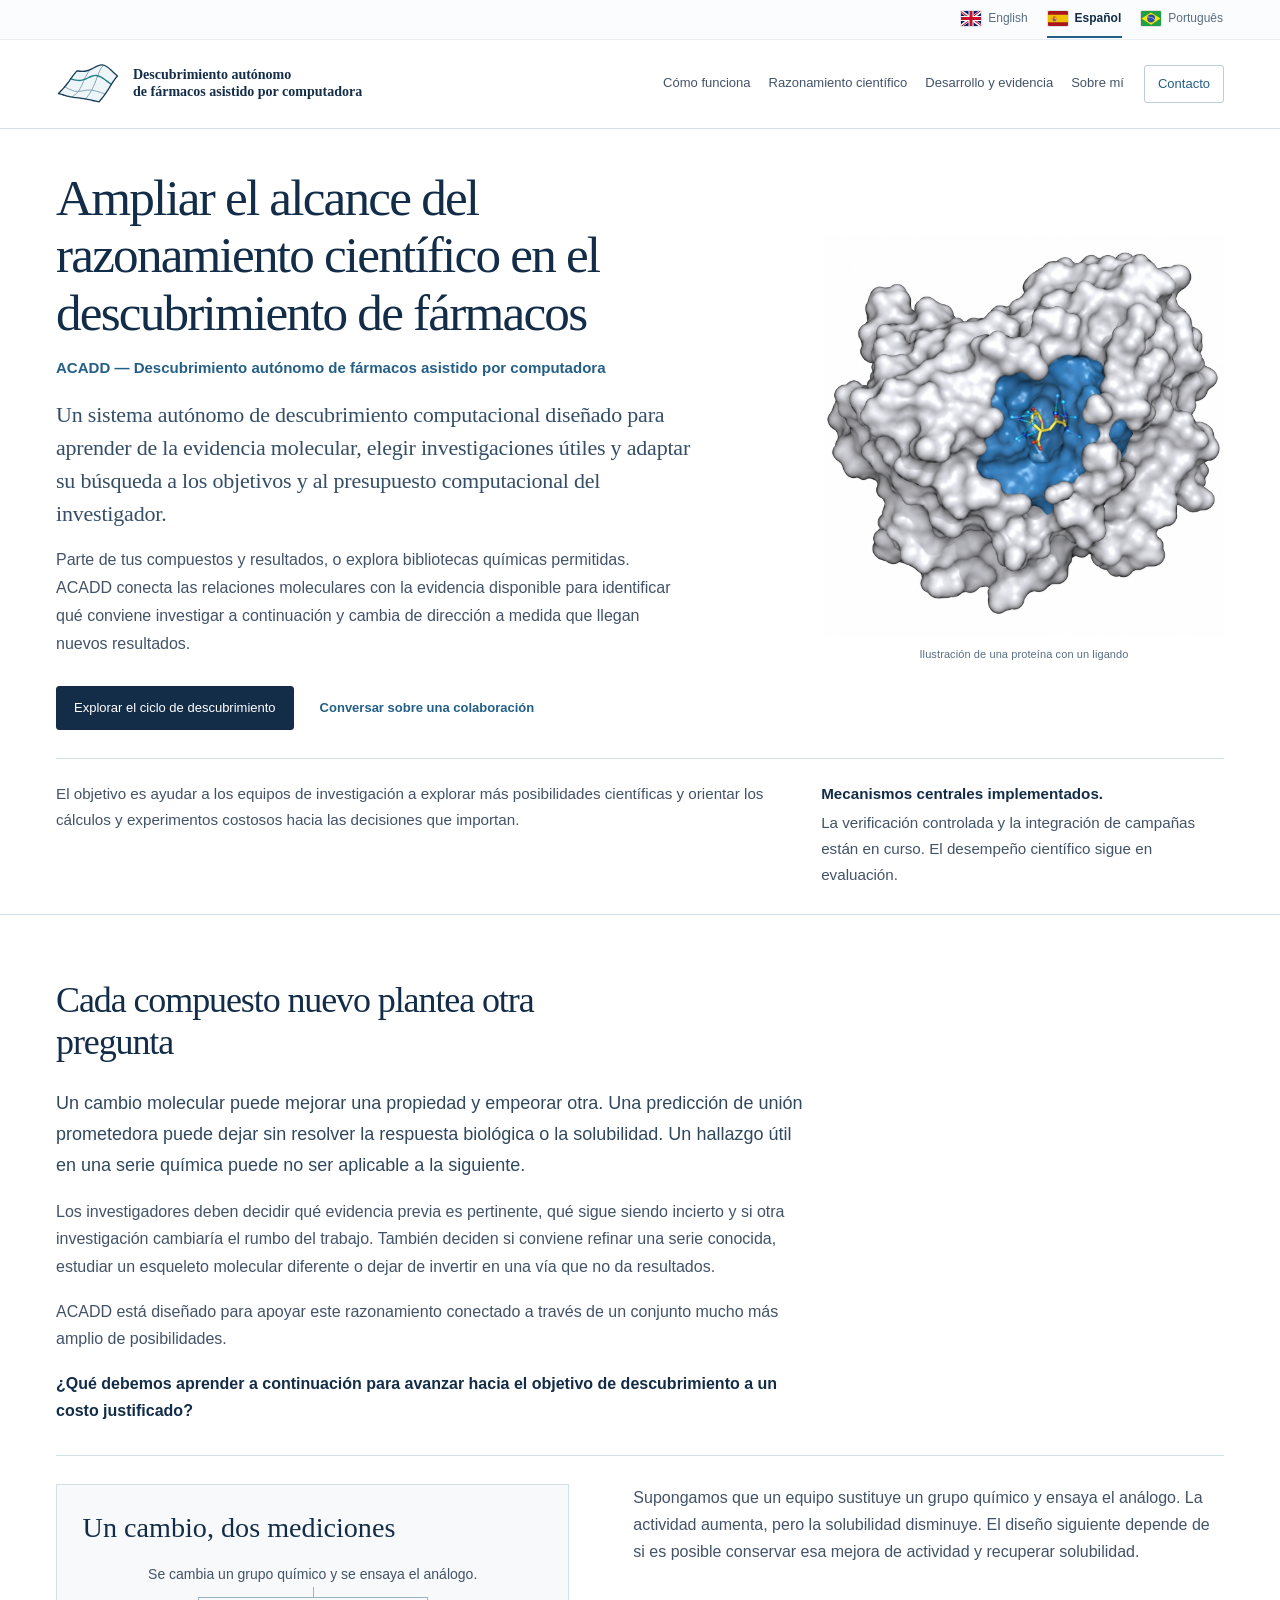
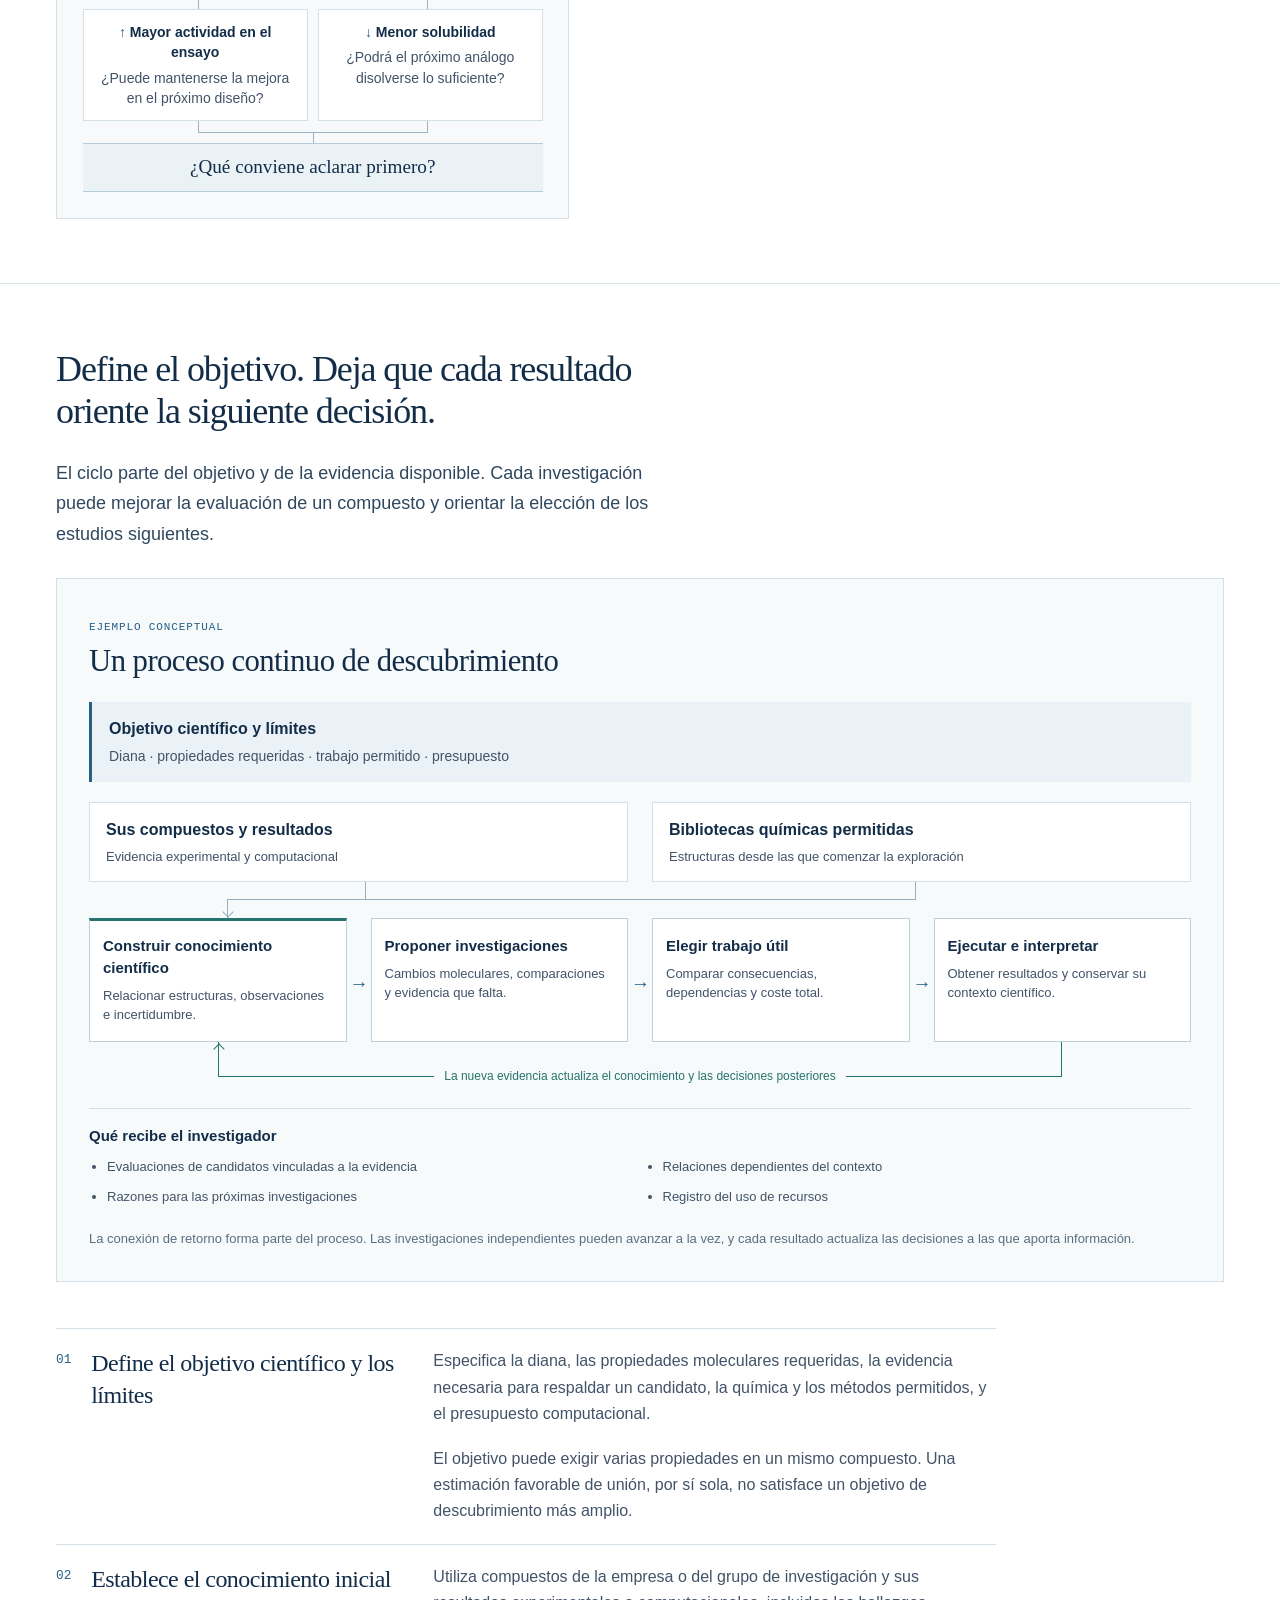
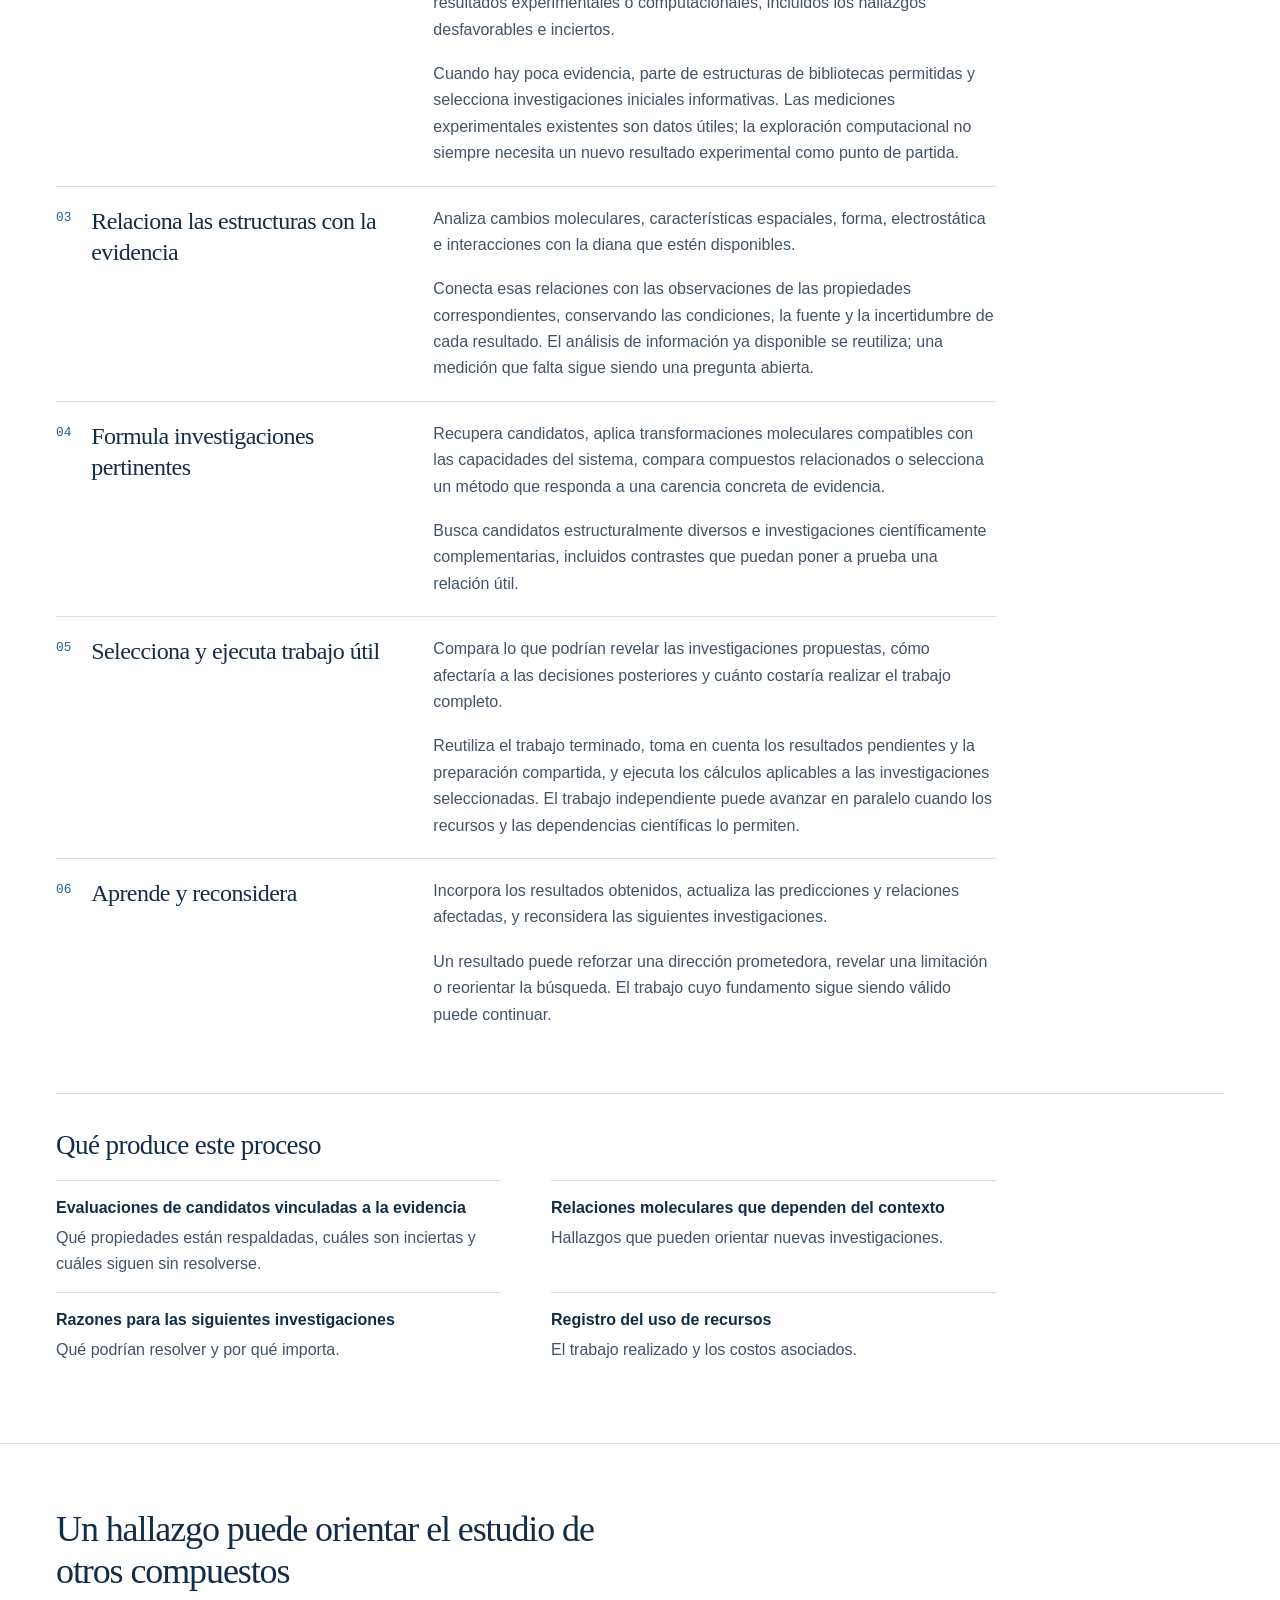
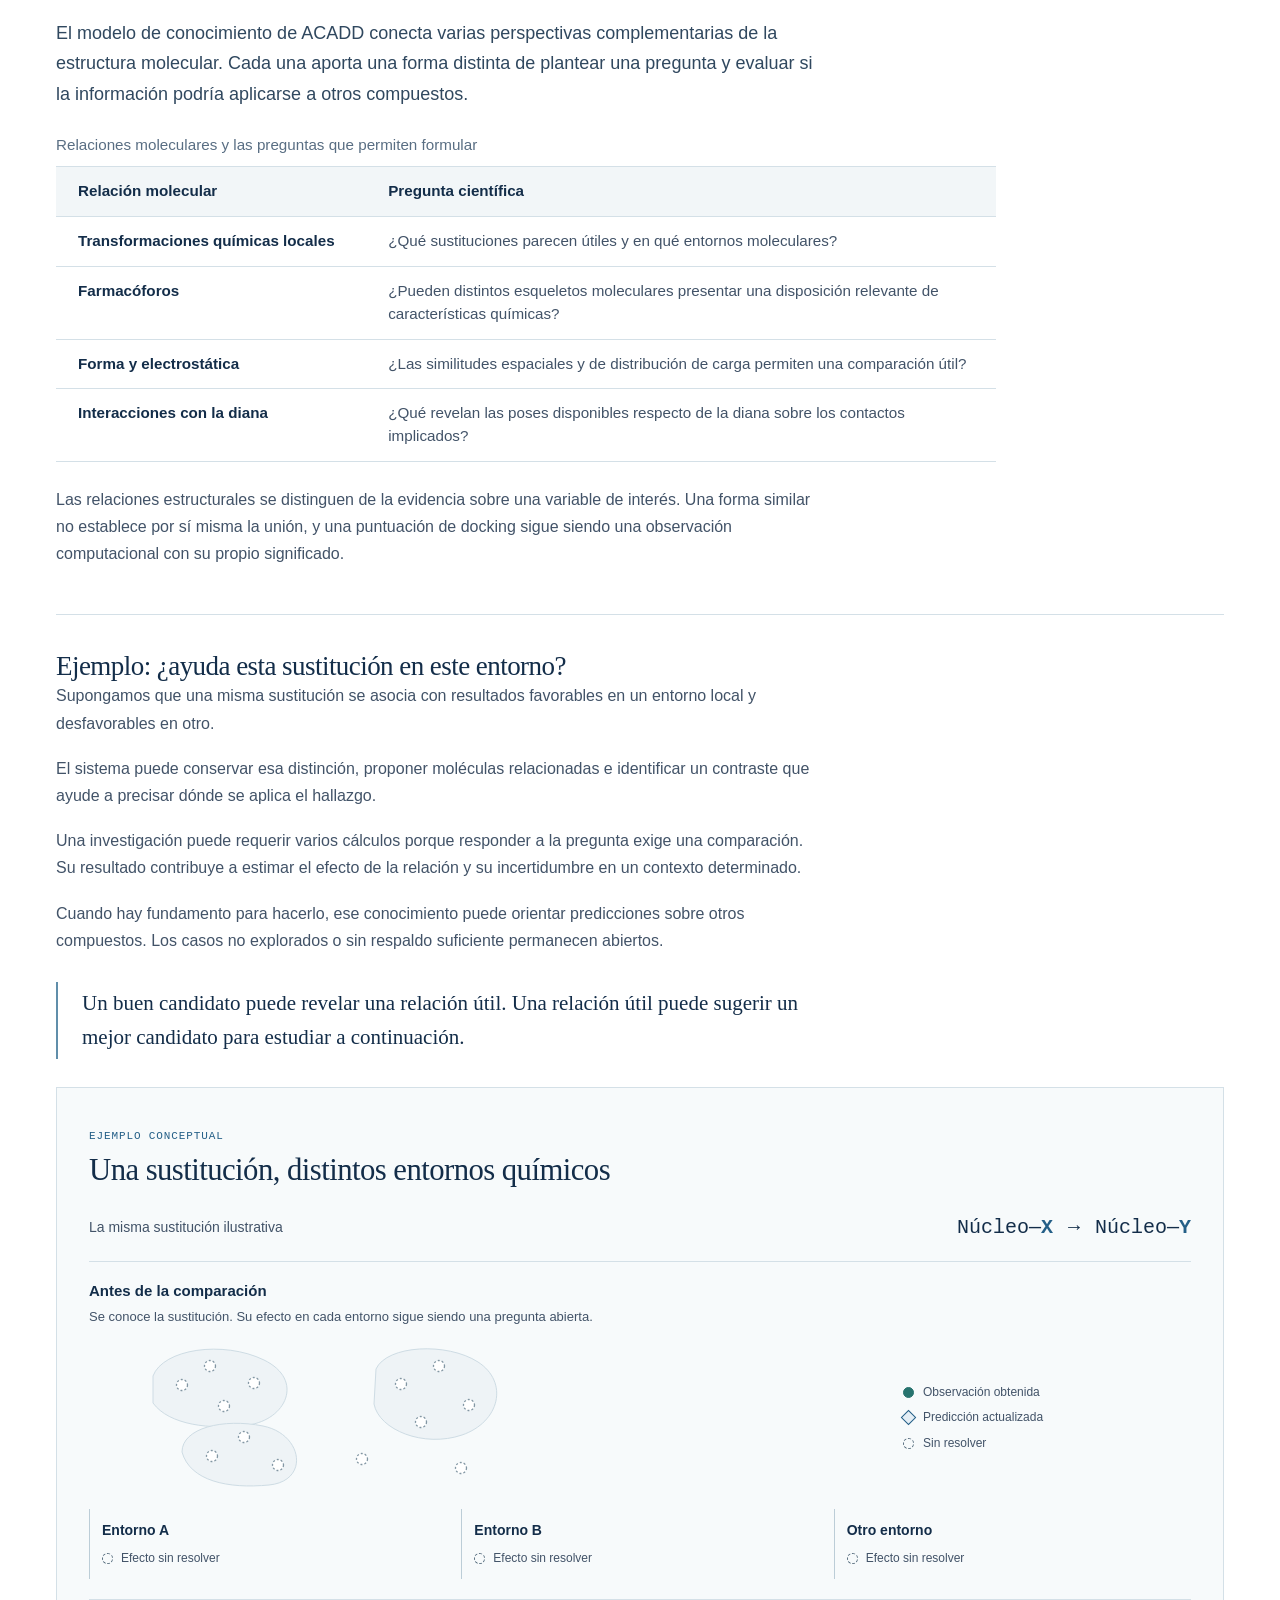
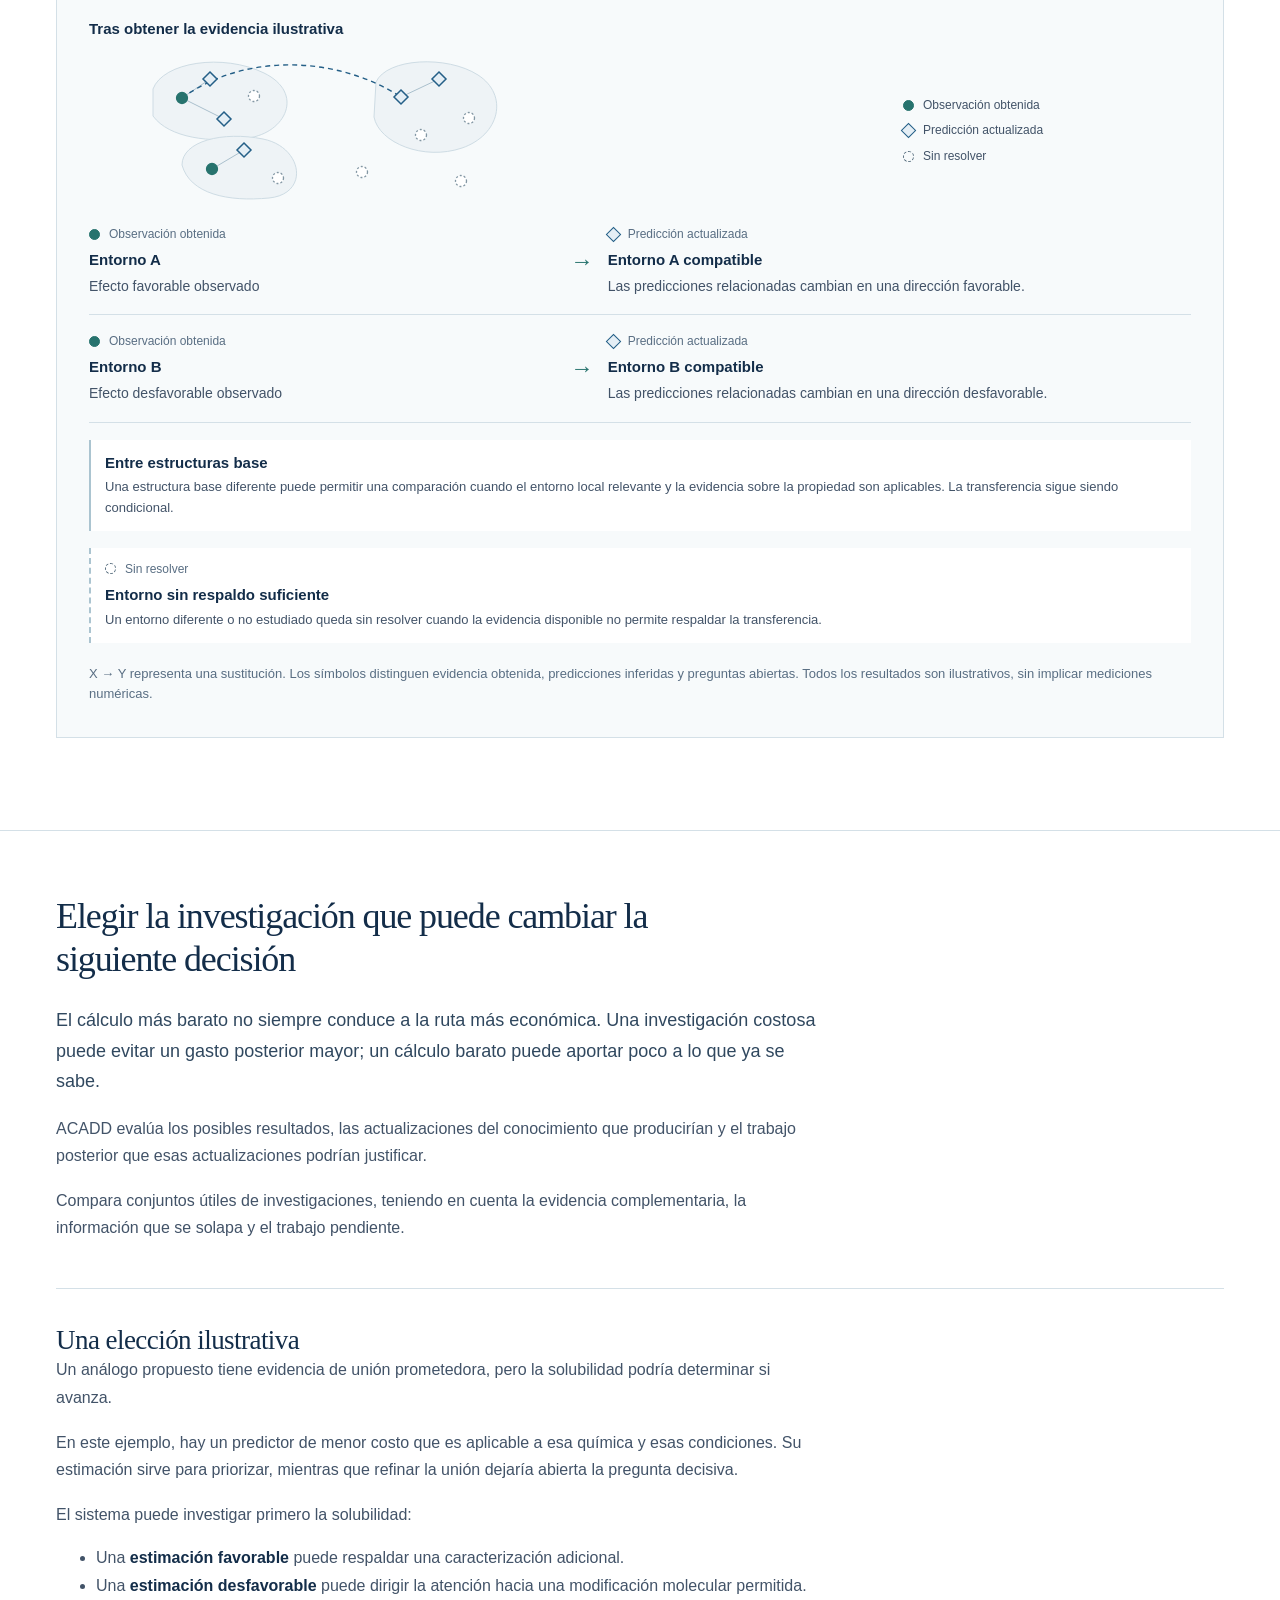
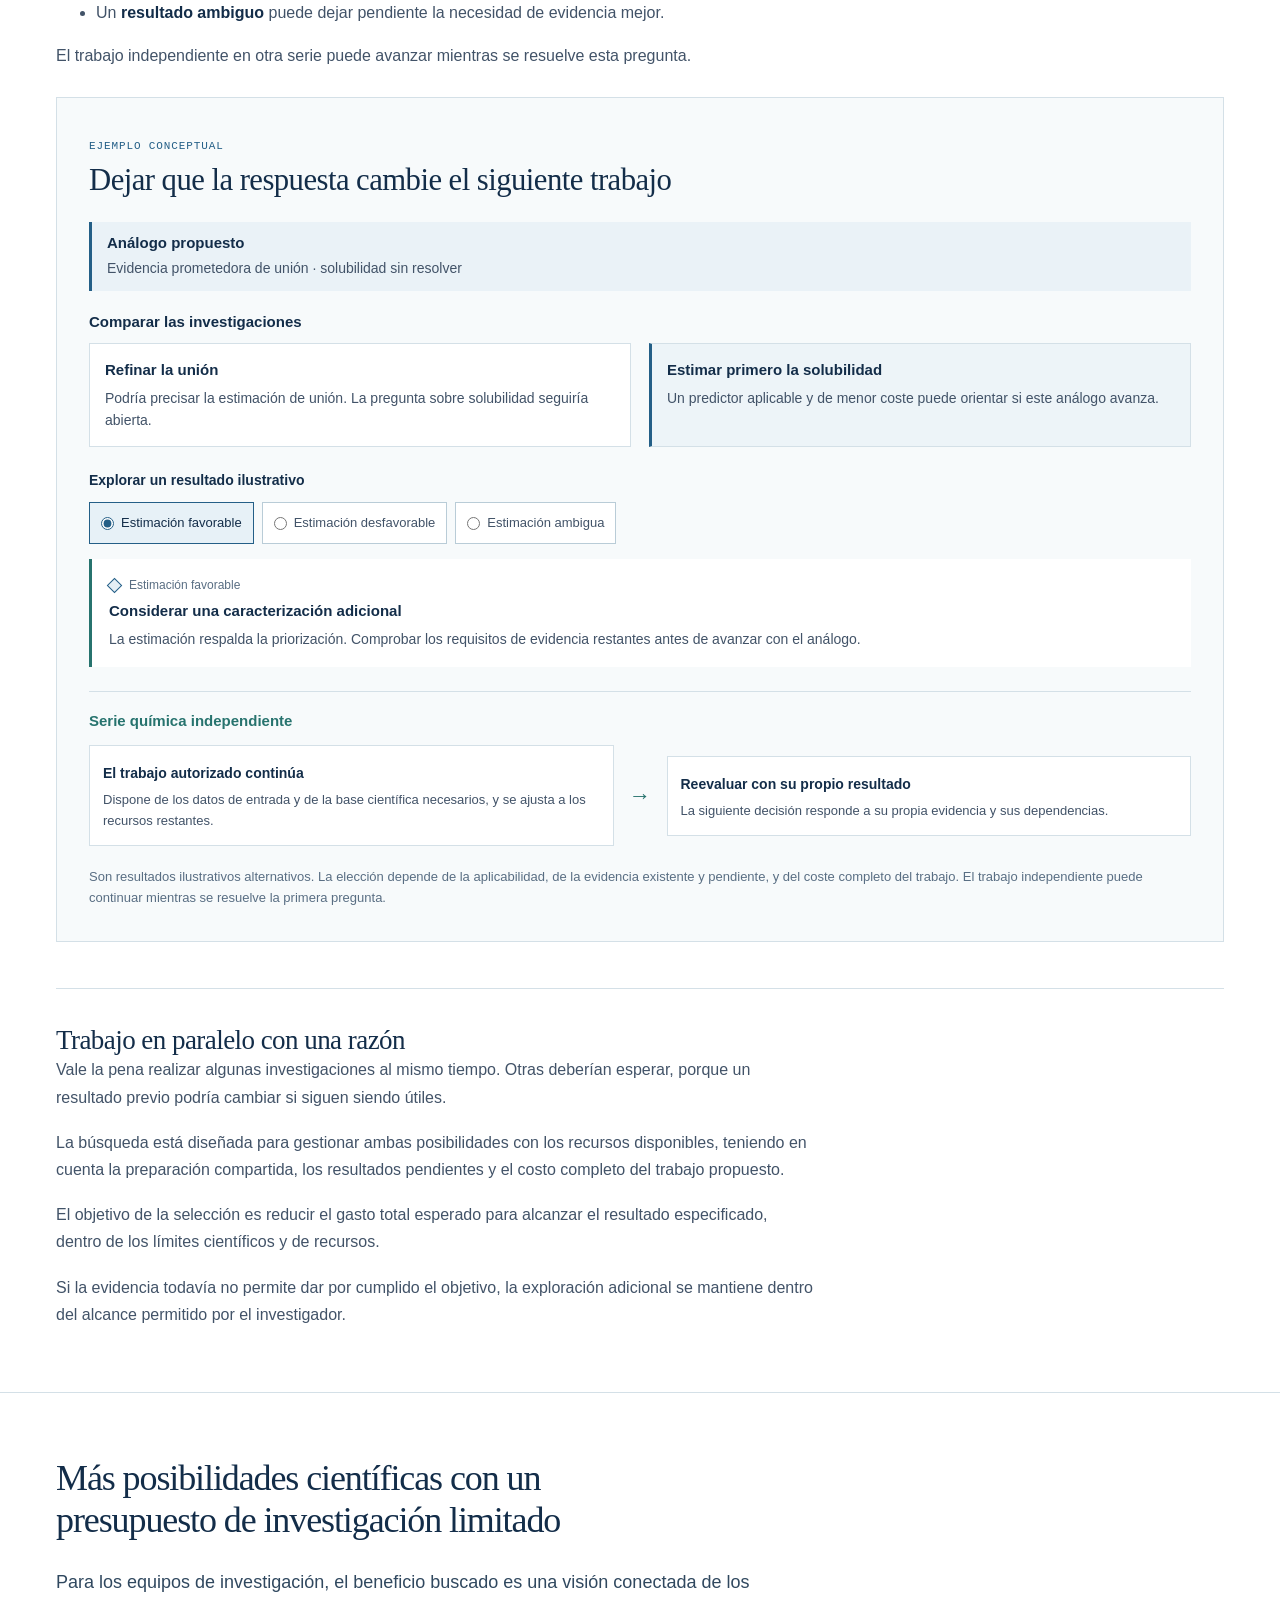
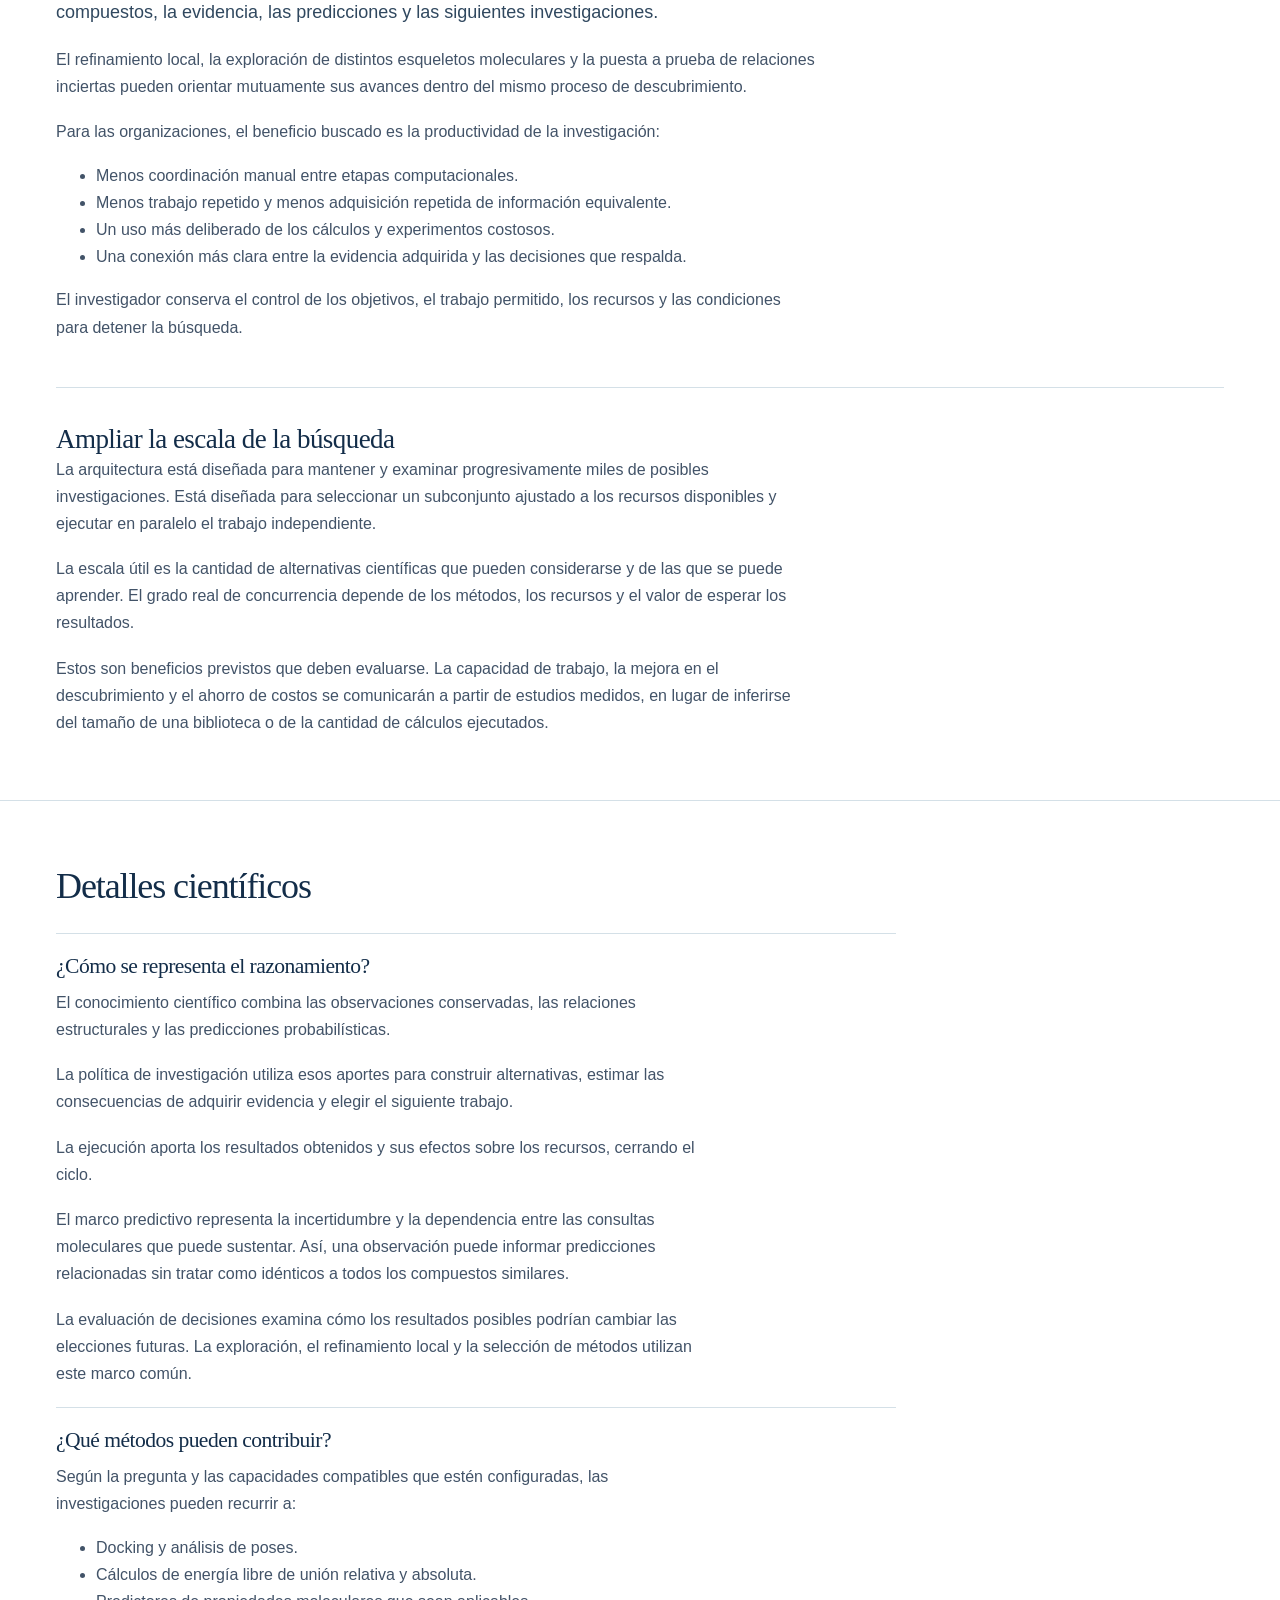
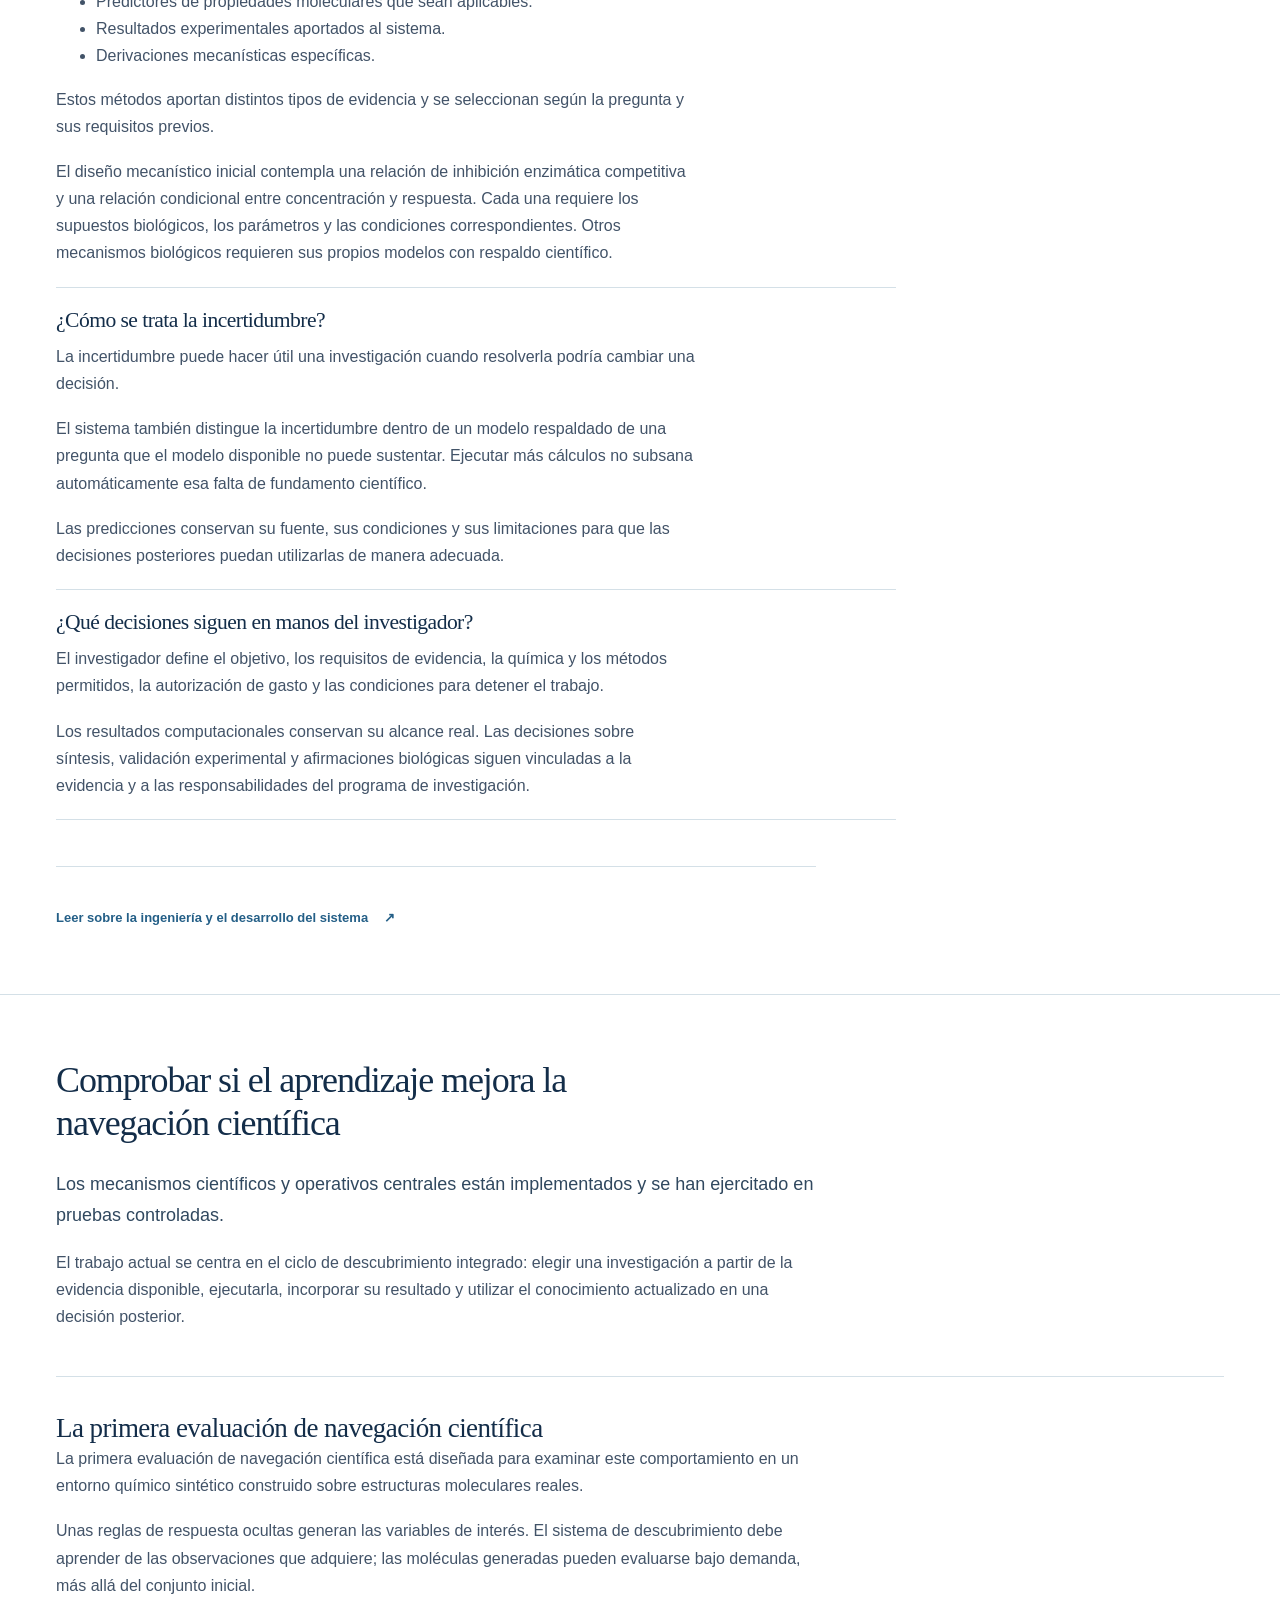
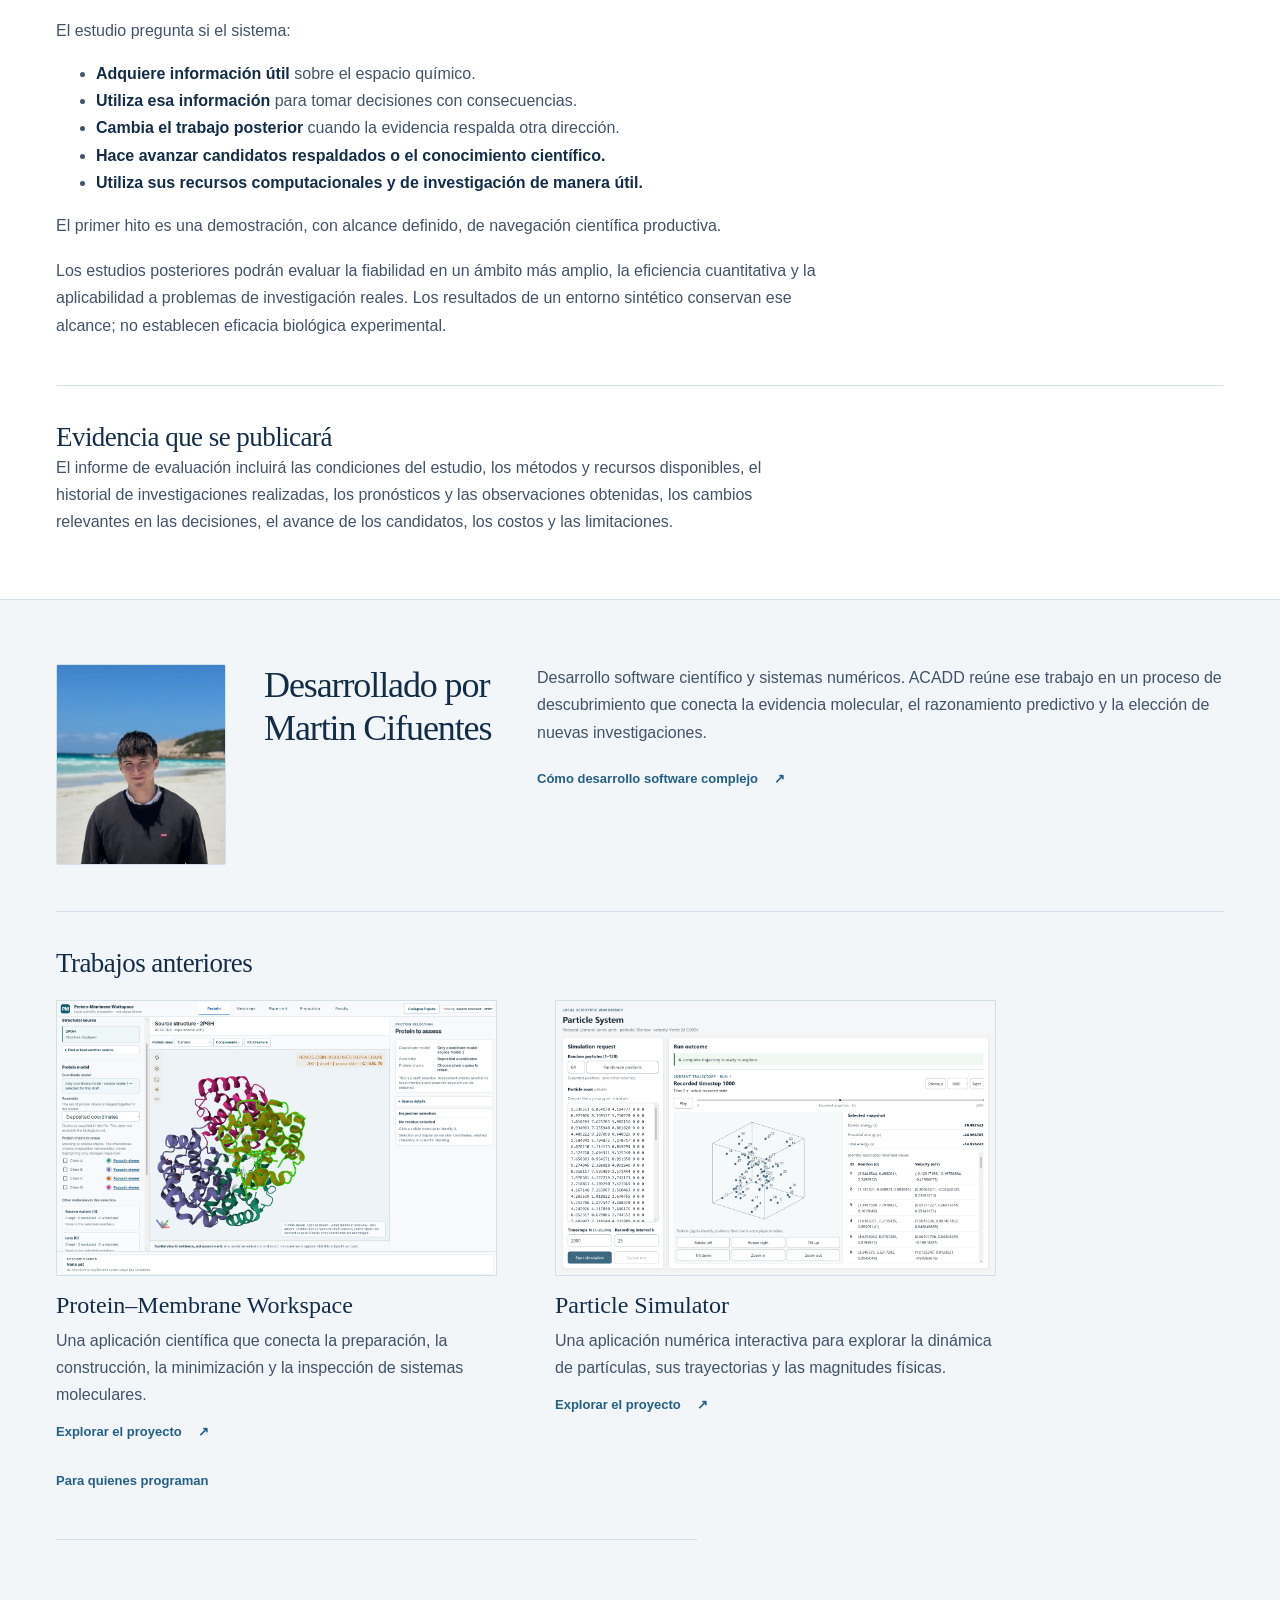
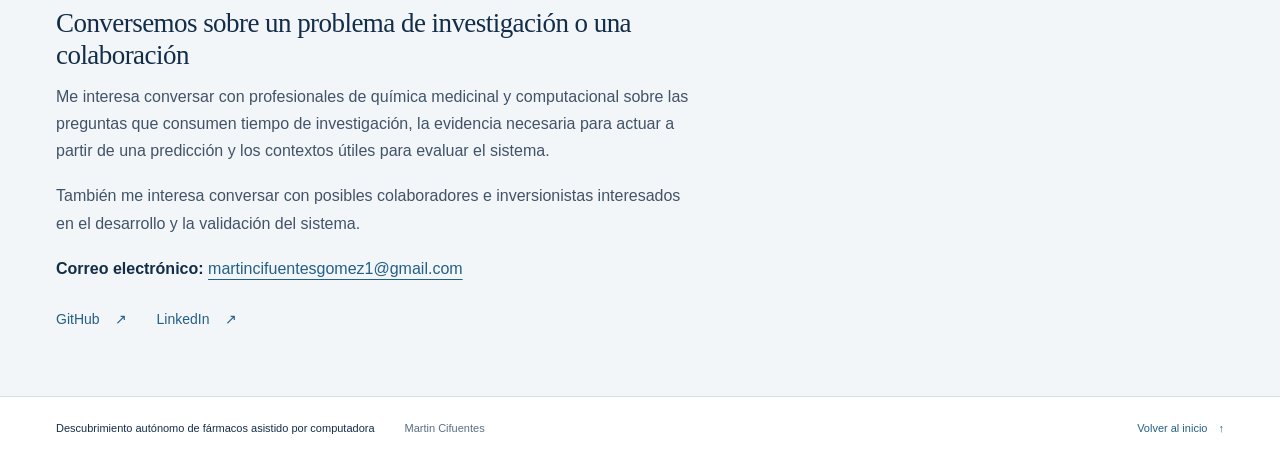
==== commit 1931e0ae: "Keep evidence maps and scientific explanations visible Replace foldouts with regular sections in all" ====
--- a/es/index.html
+++ b/es/index.html
@@ -34,11 +34,11 @@
   <link rel="icon" href="../assets/favicon.svg?v=20261115-landscape-modern" type="image/svg+xml">
   <link rel="stylesheet" href="../styles.css?v=20261115-landscape-modern">
   <link rel="stylesheet" href="../analogue-figure.css">
-  <link rel="stylesheet" href="../acadd-page.css?v=20261125">
-  <link rel="stylesheet" href="../acadd-diagrams.css?v=20261125">
+  <link rel="stylesheet" href="../acadd-page.css?v=20261125-visible">
+  <link rel="stylesheet" href="../acadd-diagrams.css?v=20261125-visible">
   <script src="../site-config.js" defer></script>
   <script src="../acadd-diagrams.js?v=20261125" defer></script>
-  <script src="../site.js?v=20261125" defer></script>
+  <script src="../site.js?v=20261125-visible" defer></script>
 </head>
 <body class="acadd-home">
   <a class="skip-link" href="#main">Saltar al contenido</a>
@@ -190,7 +190,7 @@
       <path class="ac-space-region" d="M252 29C263 5 323 2 354 22S376 82 338 95 255 90 250 64Z"/>
       <circle class="ac-space-open" cx="58" cy="45" r="5.5"/><circle class="ac-space-open" cx="86" cy="26" r="5.5"/><circle class="ac-space-open" cx="100" cy="66" r="5.5"/><circle class="ac-space-open" cx="130" cy="43" r="5.5"/><circle class="ac-space-open" cx="88" cy="116" r="5.5"/><circle class="ac-space-open" cx="120" cy="97" r="5.5"/><circle class="ac-space-open" cx="154" cy="125" r="5.5"/><circle class="ac-space-open" cx="277" cy="44" r="5.5"/><circle class="ac-space-open" cx="315" cy="26" r="5.5"/><circle class="ac-space-open" cx="345" cy="65" r="5.5"/><circle class="ac-space-open" cx="297" cy="82" r="5.5"/><circle class="ac-space-open" cx="238" cy="119" r="5.5"/><circle class="ac-space-open" cx="337" cy="128" r="5.5"/>
     </svg><div class="ac-space-legend"><span><i class="ac-mark ac-mark-observed" aria-hidden="true"></i>Observación obtenida</span><span><i class="ac-mark ac-mark-prediction" aria-hidden="true"></i>Predicción actualizada</span><span><i class="ac-mark ac-mark-open" aria-hidden="true"></i>Sin resolver</span></div></div><div class="ac-unresolved-grid"><div><strong>Entorno A</strong><span><i class="ac-mark ac-mark-open" aria-hidden="true"></i>Efecto sin resolver</span></div><div><strong>Entorno B</strong><span><i class="ac-mark ac-mark-open" aria-hidden="true"></i>Efecto sin resolver</span></div><div><strong>Otro entorno</strong><span><i class="ac-mark ac-mark-open" aria-hidden="true"></i>Efecto sin resolver</span></div></div></div>
-  <details class="ac-evidence-reveal"><summary>Mostrar la evidencia y su efecto sobre predicciones relacionadas</summary><div class="ac-revealed"><h4 class="ac-revealed-title">Tras obtener la evidencia ilustrativa</h4><div class="ac-space-band"><svg class="ac-space-map" viewBox="0 0 400 155" aria-hidden="true" focusable="false">
+  <div class="ac-revealed"><h4 class="ac-revealed-title">Tras obtener la evidencia ilustrativa</h4><div class="ac-space-band"><svg class="ac-space-map" viewBox="0 0 400 155" aria-hidden="true" focusable="false">
       <path class="ac-space-region" d="M29 36C39 9 99 0 140 20S162 80 124 85 45 85 29 63Z"/>
       <path class="ac-space-region" d="M58 112C58 88 99 78 139 86S186 141 145 145 66 141 58 112Z"/>
       <path class="ac-space-region" d="M252 29C263 5 323 2 354 22S376 82 338 95 255 90 250 64Z"/>
@@ -200,7 +200,7 @@
 <div class="ac-relation-row"><div><span class="ac-state"><i class="ac-mark ac-mark-observed" aria-hidden="true"></i>Observación obtenida</span><h4>Entorno B</h4><p>Efecto desfavorable observado</p></div><span class="ac-rel-arrow" aria-hidden="true">→</span><div><span class="ac-state"><i class="ac-mark ac-mark-prediction" aria-hidden="true"></i>Predicción actualizada</span><h4>Entorno B compatible</h4><p>Las predicciones relacionadas cambian en una dirección desfavorable.</p></div></div>
     <div class="ac-transfer-note"><h4>Entre estructuras base</h4><p>Una estructura base diferente puede permitir una comparación cuando el entorno local relevante y la evidencia sobre la propiedad son aplicables. La transferencia sigue siendo condicional.</p></div>
     <div class="ac-unresolved-note"><span class="ac-state"><i class="ac-mark ac-mark-open" aria-hidden="true"></i>Sin resolver</span><h4>Entorno sin respaldo suficiente</h4><p>Un entorno diferente o no estudiado queda sin resolver cuando la evidencia disponible no permite respaldar la transferencia.</p></div>
-  </div></details>
+  </div>
   <figcaption id="relationship-example-caption">X → Y representa una sustitución. Los símbolos distinguen evidencia obtenida, predicciones inferidas y preguntas abiertas. Todos los resultados son ilustrativos, sin implicar mediciones numéricas.</figcaption>
 </figure>
         </section>
@@ -288,30 +288,30 @@
     <div class="container">
       <div class="section-heading"><div><h2 id="coverage-title">Detalles científicos</h2></div></div>
       <div class="scientific-details">
-        <details id="reasoning-representation"><summary>¿Cómo se representa el razonamiento?</summary><div class="prose">
+        <section id="reasoning-representation"><h3>¿Cómo se representa el razonamiento?</h3><div class="prose">
           <p>El conocimiento científico combina las observaciones conservadas, las relaciones estructurales y las predicciones probabilísticas.</p>
           <p>La política de investigación utiliza esos aportes para construir alternativas, estimar las consecuencias de adquirir evidencia y elegir el siguiente trabajo.</p>
           <p>La ejecución aporta los resultados obtenidos y sus efectos sobre los recursos, cerrando el ciclo.</p>
           <p>El marco predictivo representa la incertidumbre y la dependencia entre las consultas moleculares que puede sustentar. Así, una observación puede informar predicciones relacionadas sin tratar como idénticos a todos los compuestos similares.</p>
           <p>La evaluación de decisiones examina cómo los resultados posibles podrían cambiar las elecciones futuras. La exploración, el refinamiento local y la selección de métodos utilizan este marco común.</p>
-        </div></details>
-        <details id="biological-effect"><summary>¿Qué métodos pueden contribuir?</summary>
-        <span class="section-anchor" id="computational-evidence" aria-hidden="true"></span><div class="prose">
+        </div></section>
+        <section id="biological-effect">
+        <span class="section-anchor" id="computational-evidence" aria-hidden="true"></span><h3>¿Qué métodos pueden contribuir?</h3><div class="prose">
           <p>Según la pregunta y las capacidades compatibles que estén configuradas, las investigaciones pueden recurrir a:</p>
           <ul><li>Docking y análisis de poses.</li><li>Cálculos de energía libre de unión relativa y absoluta.</li><li>Predictores de propiedades moleculares que sean aplicables.</li><li>Resultados experimentales aportados al sistema.</li><li>Derivaciones mecanísticas específicas.</li></ul>
           <p>Estos métodos aportan distintos tipos de evidencia y se seleccionan según la pregunta y sus requisitos previos.</p>
           <p>El diseño mecanístico inicial contempla una relación de inhibición enzimática competitiva y una relación condicional entre concentración y respuesta. Cada una requiere los supuestos biológicos, los parámetros y las condiciones correspondientes. Otros mecanismos biológicos requieren sus propios modelos con respaldo científico.</p>
-        </div></details>
-        <details id="uncertainty"><summary>¿Cómo se trata la incertidumbre?</summary><div class="prose">
+        </div></section>
+        <section id="uncertainty"><h3>¿Cómo se trata la incertidumbre?</h3><div class="prose">
           <p>La incertidumbre puede hacer útil una investigación cuando resolverla podría cambiar una decisión.</p>
           <p>El sistema también distingue la incertidumbre dentro de un modelo respaldado de una pregunta que el modelo disponible no puede sustentar. Ejecutar más cálculos no subsana automáticamente esa falta de fundamento científico.</p>
           <p>Las predicciones conservan su fuente, sus condiciones y sus limitaciones para que las decisiones posteriores puedan utilizarlas de manera adecuada.</p>
-        </div></details>
-        <details id="researcher-control"><summary id="control-title">¿Qué decisiones siguen en manos del investigador?</summary>
-        <span class="section-anchor" id="mechanism-execution" aria-hidden="true"></span><div class="prose">
+        </div></section>
+        <section id="researcher-control">
+        <span class="section-anchor" id="mechanism-execution" aria-hidden="true"></span><h3 id="control-title">¿Qué decisiones siguen en manos del investigador?</h3><div class="prose">
           <p>El investigador define el objetivo, los requisitos de evidencia, la química y los métodos permitidos, la autorización de gasto y las condiciones para detener el trabajo.</p>
           <p>Los resultados computacionales conservan su alcance real. Las decisiones sobre síntesis, validación experimental y afirmaciones biológicas siguen vinculadas a la evidencia y a las responsabilidades del programa de investigación.</p>
-        </div></details>
+        </div></section>
       </div>
       <p class="prose reading-block"><a class="text-link" href="../engineering/es/#programmers">Leer sobre la ingeniería y el desarrollo del sistema <span aria-hidden="true">↗</span></a></p>
     </div>
--- a/acadd-page.css
+++ b/acadd-page.css
@@ -169,30 +169,19 @@
   border-top: 1px solid var(--line);
 }
 
-.scientific-details details {
+.scientific-details > section {
+  padding-block: 18px 20px;
   border-bottom: 1px solid var(--line);
 }
 
-.scientific-details summary {
-  padding: 17px 10px;
-  color: var(--ink);
-  font-weight: 650;
-  cursor: pointer;
-}
-
-.scientific-details summary::marker { color: var(--accent); }
-
-.scientific-details summary:hover {
-  background: var(--soft);
-}
-
-.scientific-details details[open] summary {
-  background: var(--soft);
-}
-
-.scientific-details details .prose {
+.scientific-details h3 {
+  margin-bottom: 8px;
+  font-size: 1.35rem;
+  line-height: 1.35;
+}
+
+.scientific-details .prose {
   max-width: 72ch;
-  padding: 14px 10px 20px;
 }
 
 .engineering-link {
--- a/acadd-diagrams.css
+++ b/acadd-diagrams.css
@@ -94,11 +94,7 @@
 .ac-mark-prediction { transform: rotate(45deg); border: 1.5px solid var(--accent); background: #e4eef5; }
 .ac-mark-open { border-radius: 50%; border: 1.5px dashed #5b7181; background: transparent; }
 .ac-state { display: flex; gap: 9px; align-items: center; margin-bottom: 6px; color: var(--muted); font-size: 12px; line-height: 1.5; }
-.ac-evidence-reveal { margin-top: 20px; border-top: 1px solid var(--line); }
-.ac-evidence-reveal summary { cursor: pointer; padding: 15px 4px; color: var(--accent); font-weight: 600; font-size: 14px; }
-.ac-evidence-reveal summary:focus-visible { outline: 2px solid var(--accent); outline-offset: 4px; }
-.ac-evidence-reveal[open] summary { border-bottom: 1px solid var(--line); }
-.ac-revealed { padding-top: 18px; }
+.ac-revealed { margin-top: 20px; padding-top: 18px; border-top: 1px solid var(--line); }
 .ac-revealed-title { margin-bottom: 14px !important; }
 .ac-relation-row { display: grid; grid-template-columns: minmax(0, 1fr) 28px minmax(0, 1.25fr); gap: 12px; align-items: center; padding: 17px 0; border-bottom: 1px solid var(--line); }
 .ac-relation-row p { margin-top: 4px; font-size: 14px; line-height: 1.6; }
@@ -167,14 +163,12 @@
 }
 
 @media (prefers-reduced-motion: no-preference) {
-  .ac-evidence-reveal[open] .ac-rel-arrow { animation: ac-evidence-arrives 240ms ease-out; }
   .ac-outcome-panel.ac-outcome-changed { animation: ac-evidence-arrives 240ms ease-out; }
   @keyframes ac-evidence-arrives { from { opacity: .45; } to { opacity: 1; } }
 }
 
 @media print {
   .ac-figure { break-inside: avoid; background: white; }
-  .ac-evidence-reveal > .ac-revealed { display: block !important; }
   .ac-outcome-controls { display: none !important; }
   .ac-figure .ac-outcome-panel[hidden] { display: block !important; }
 }
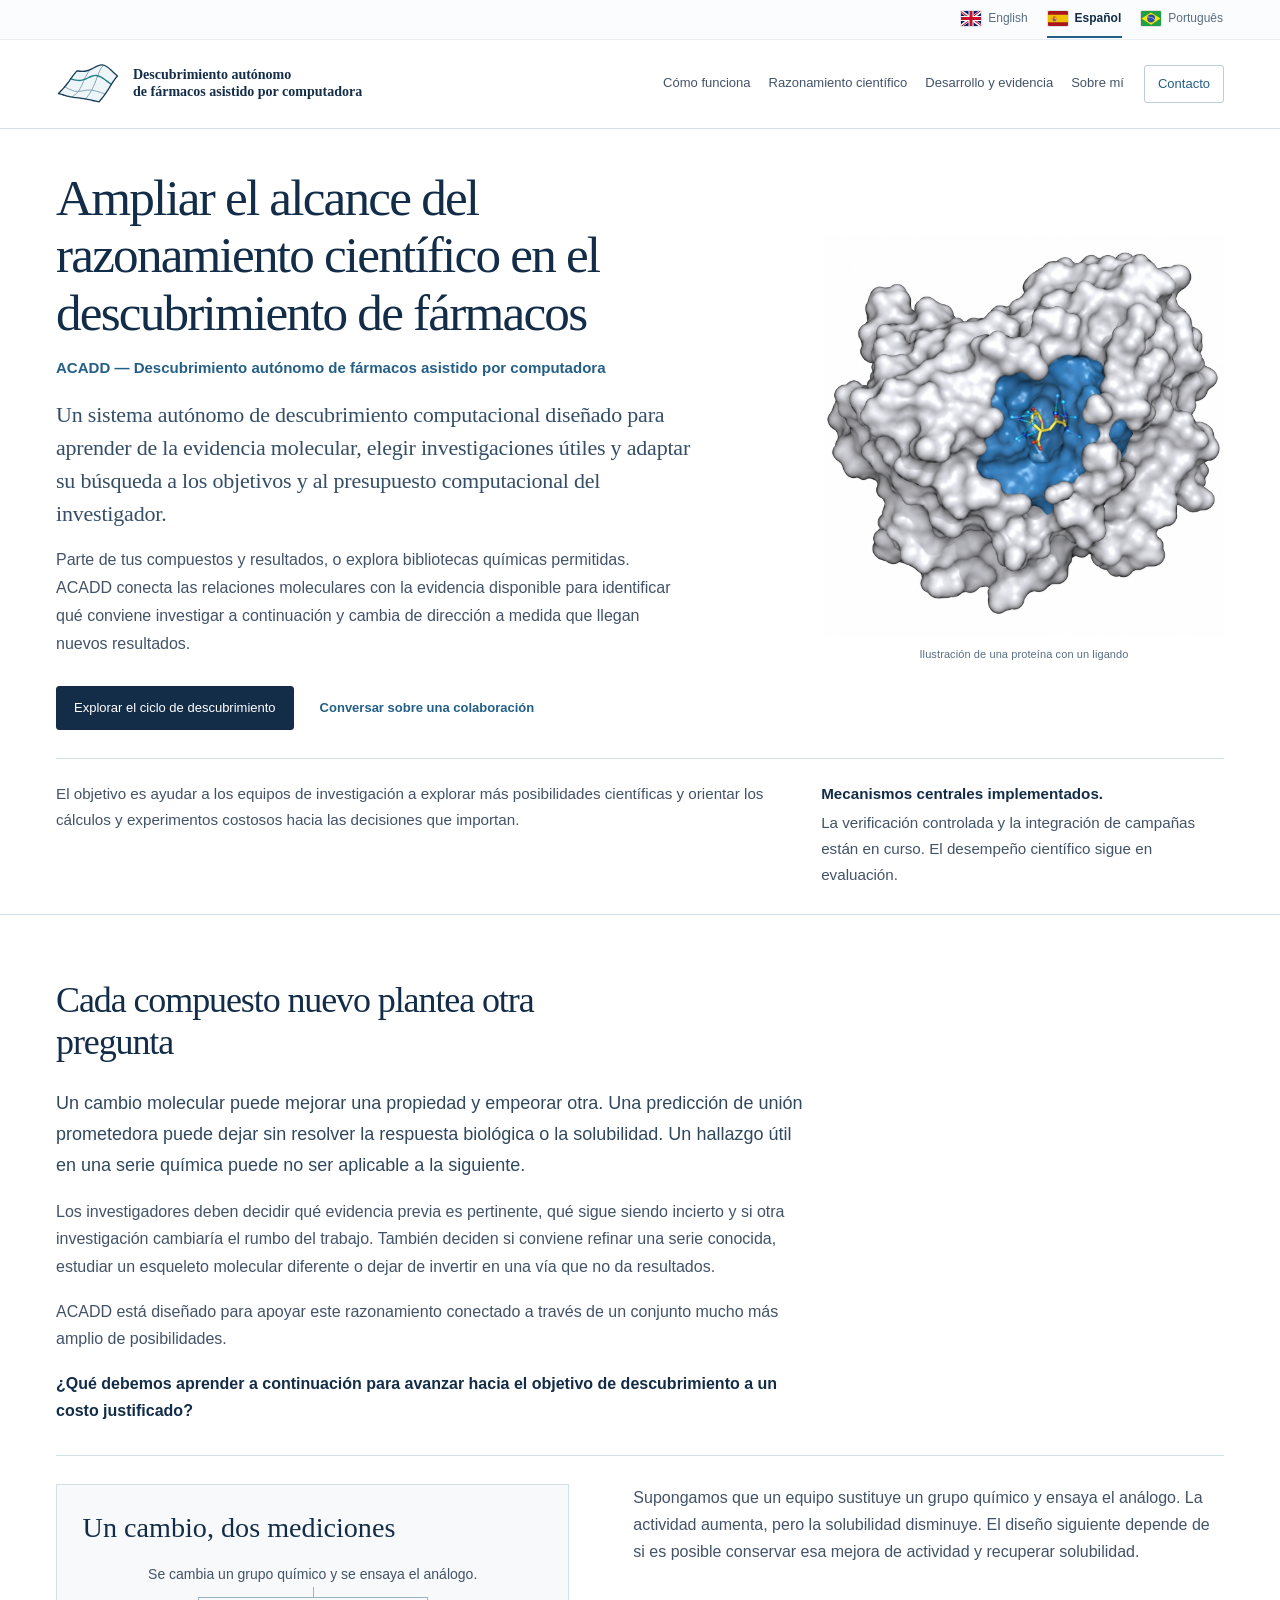
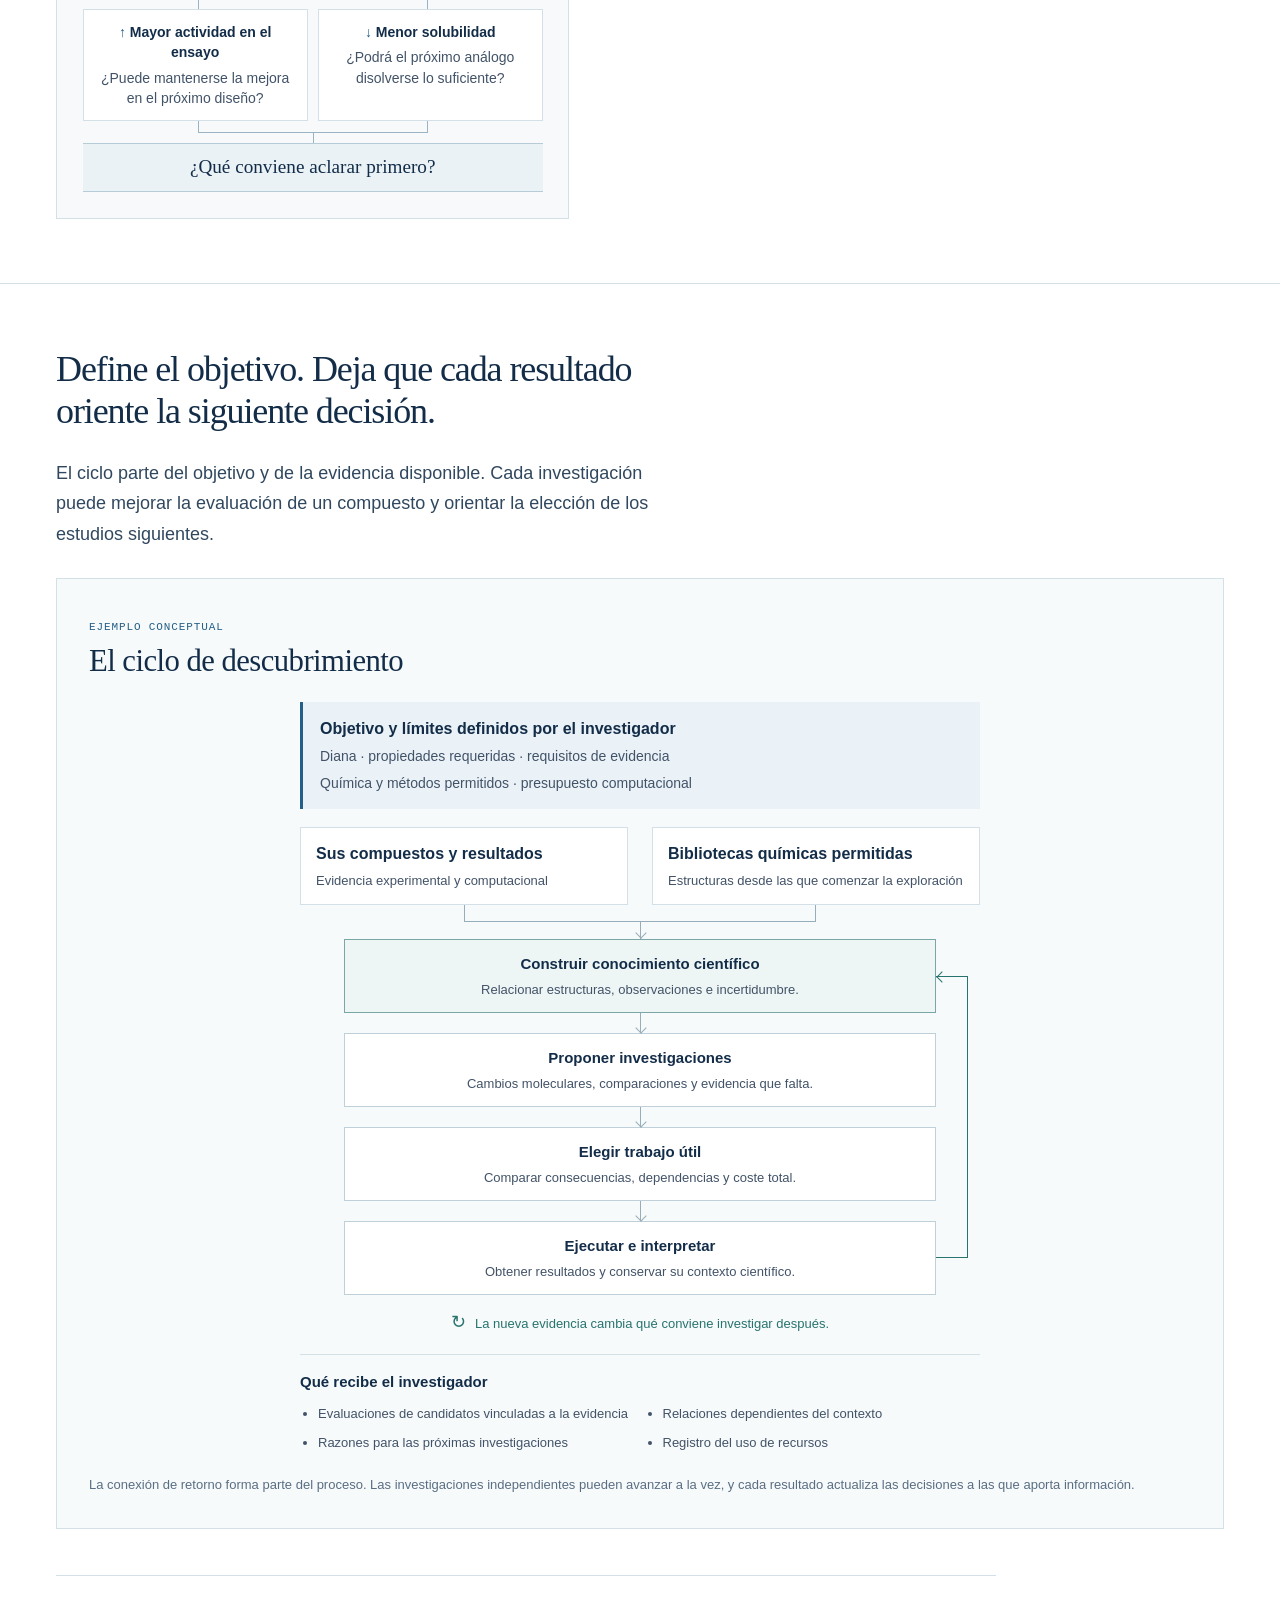
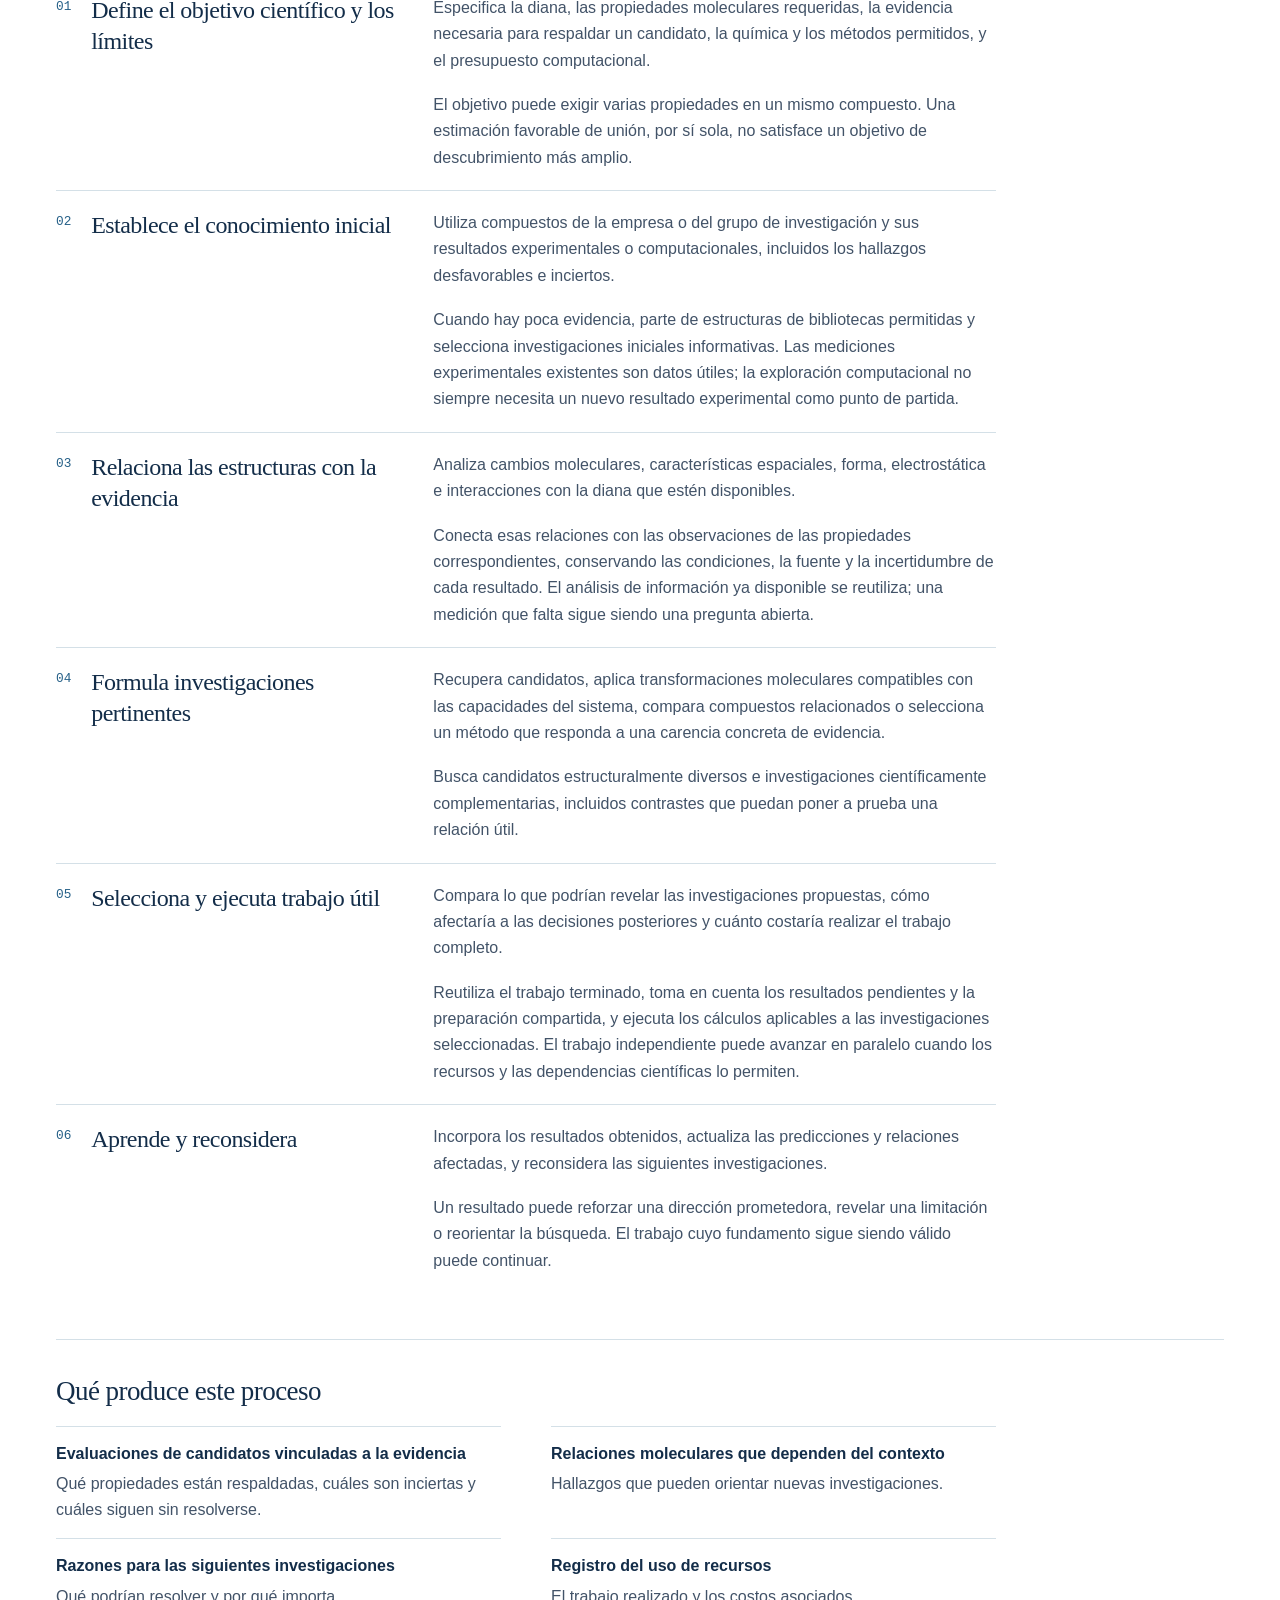
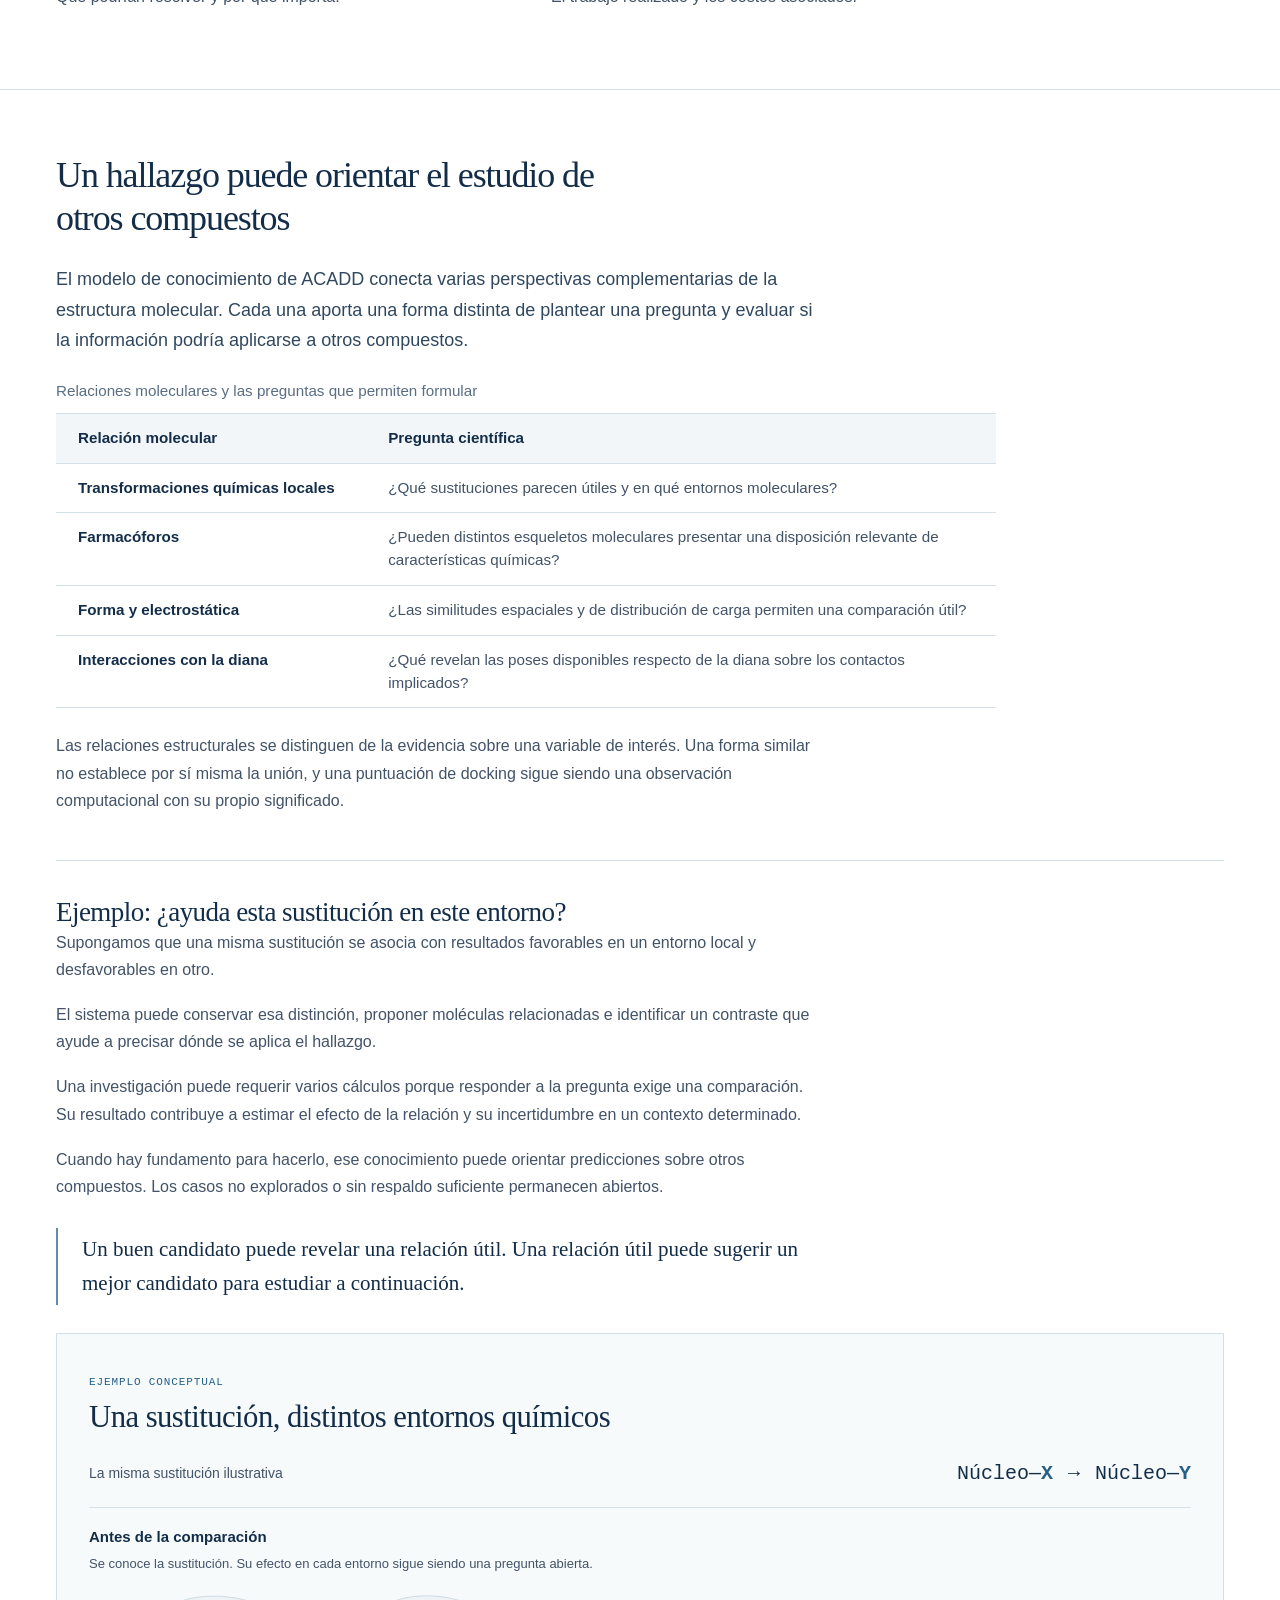
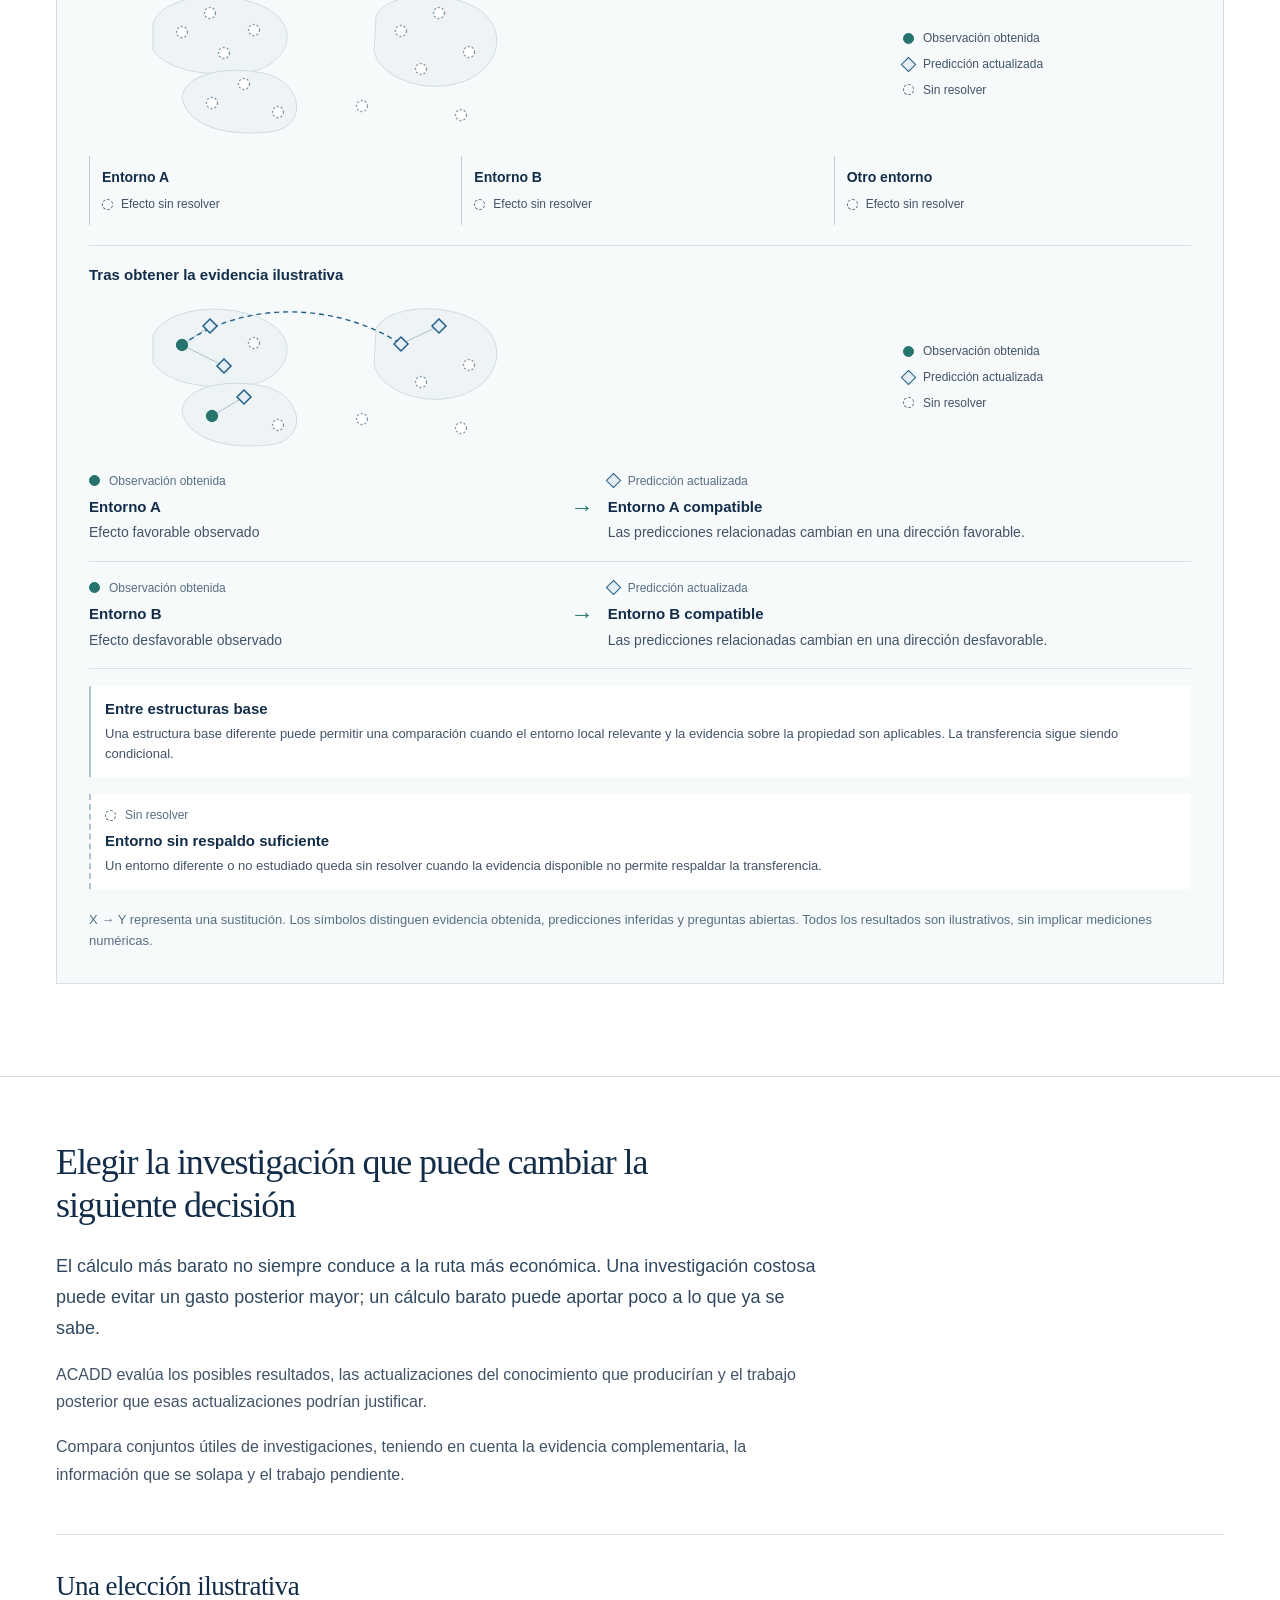
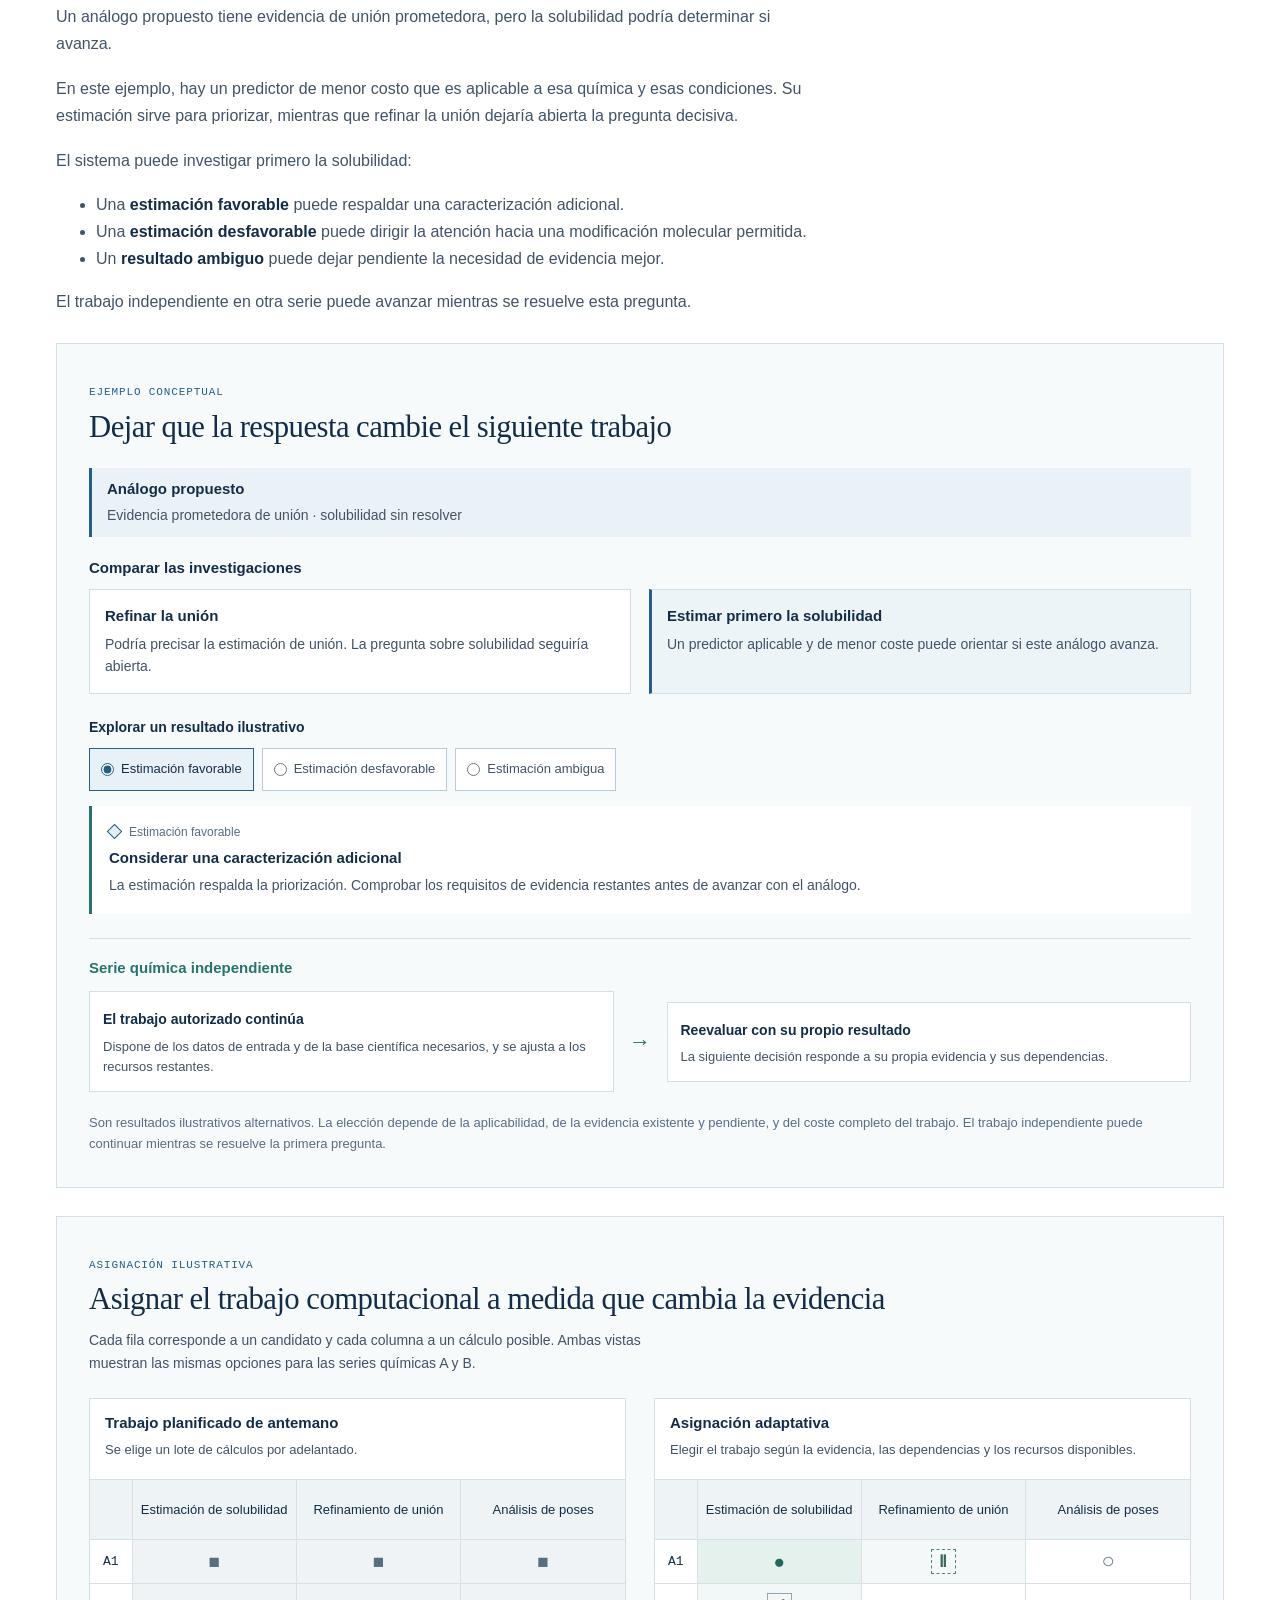
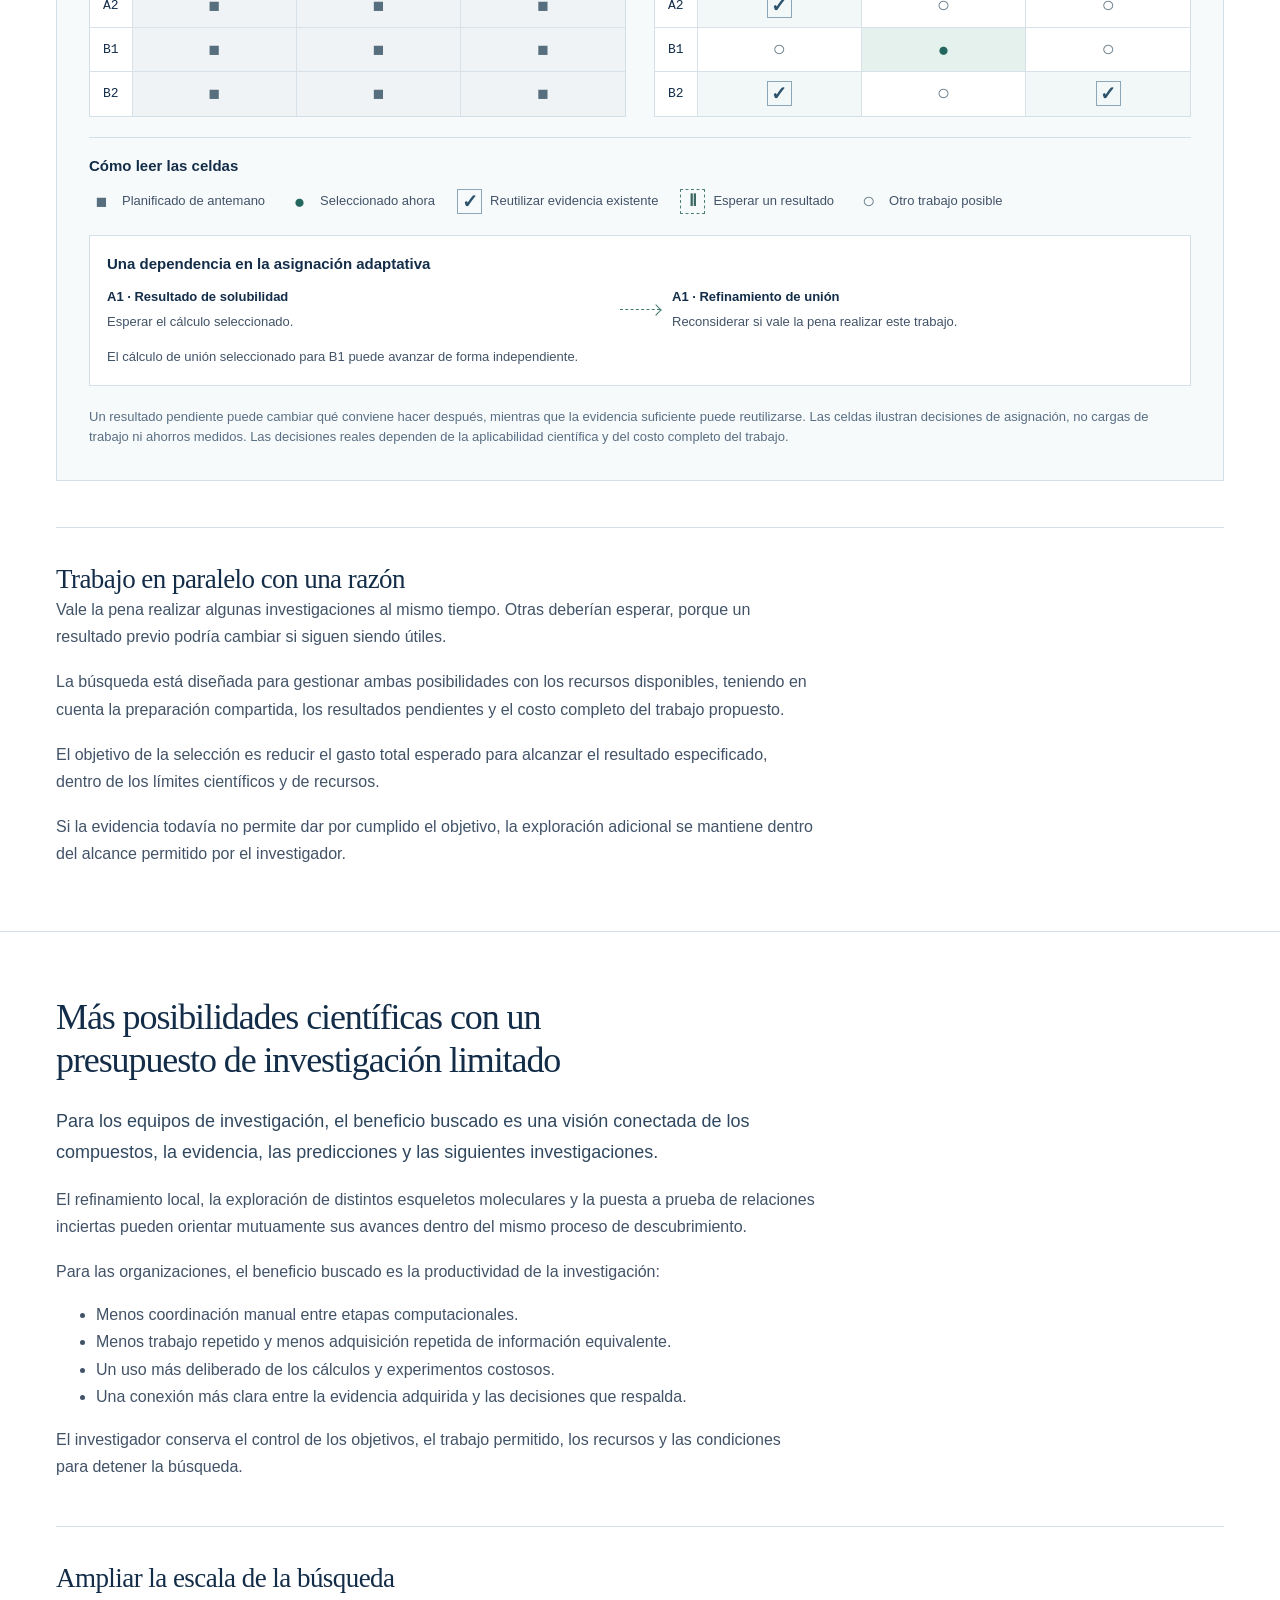
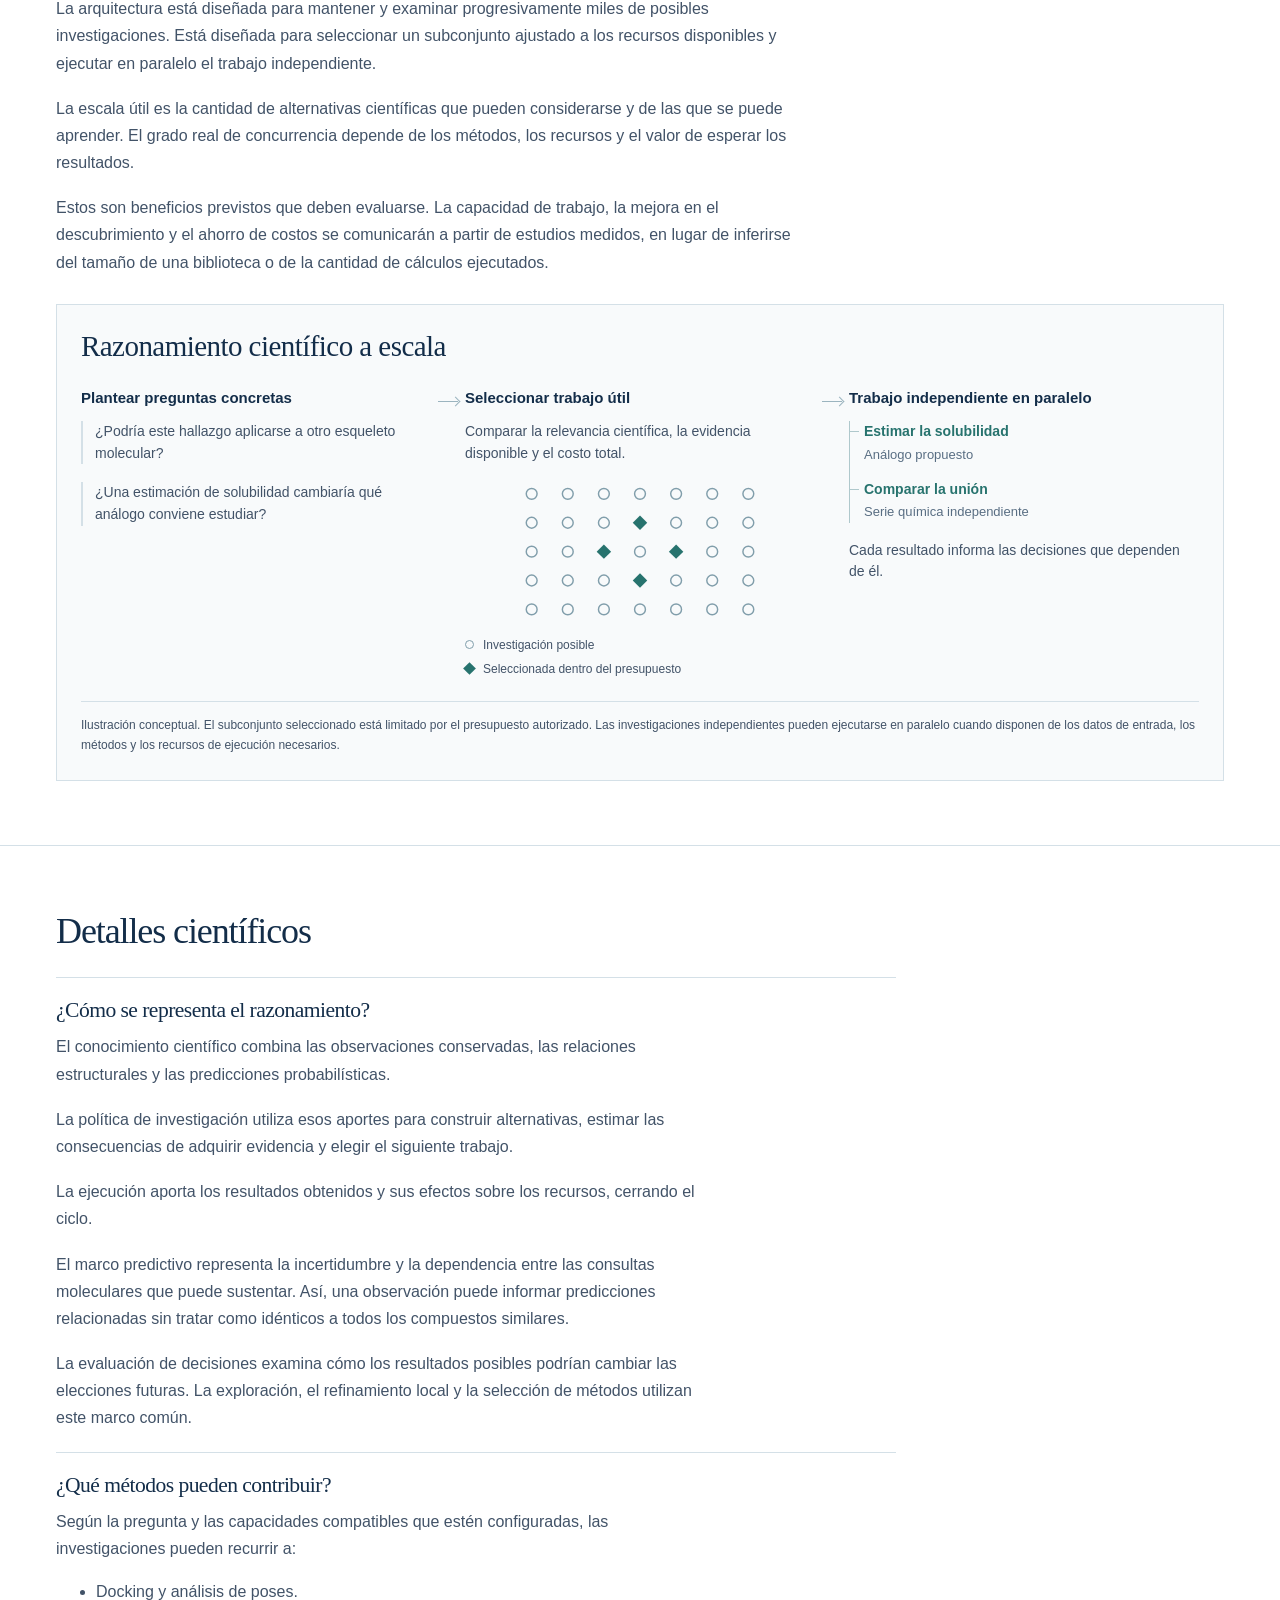
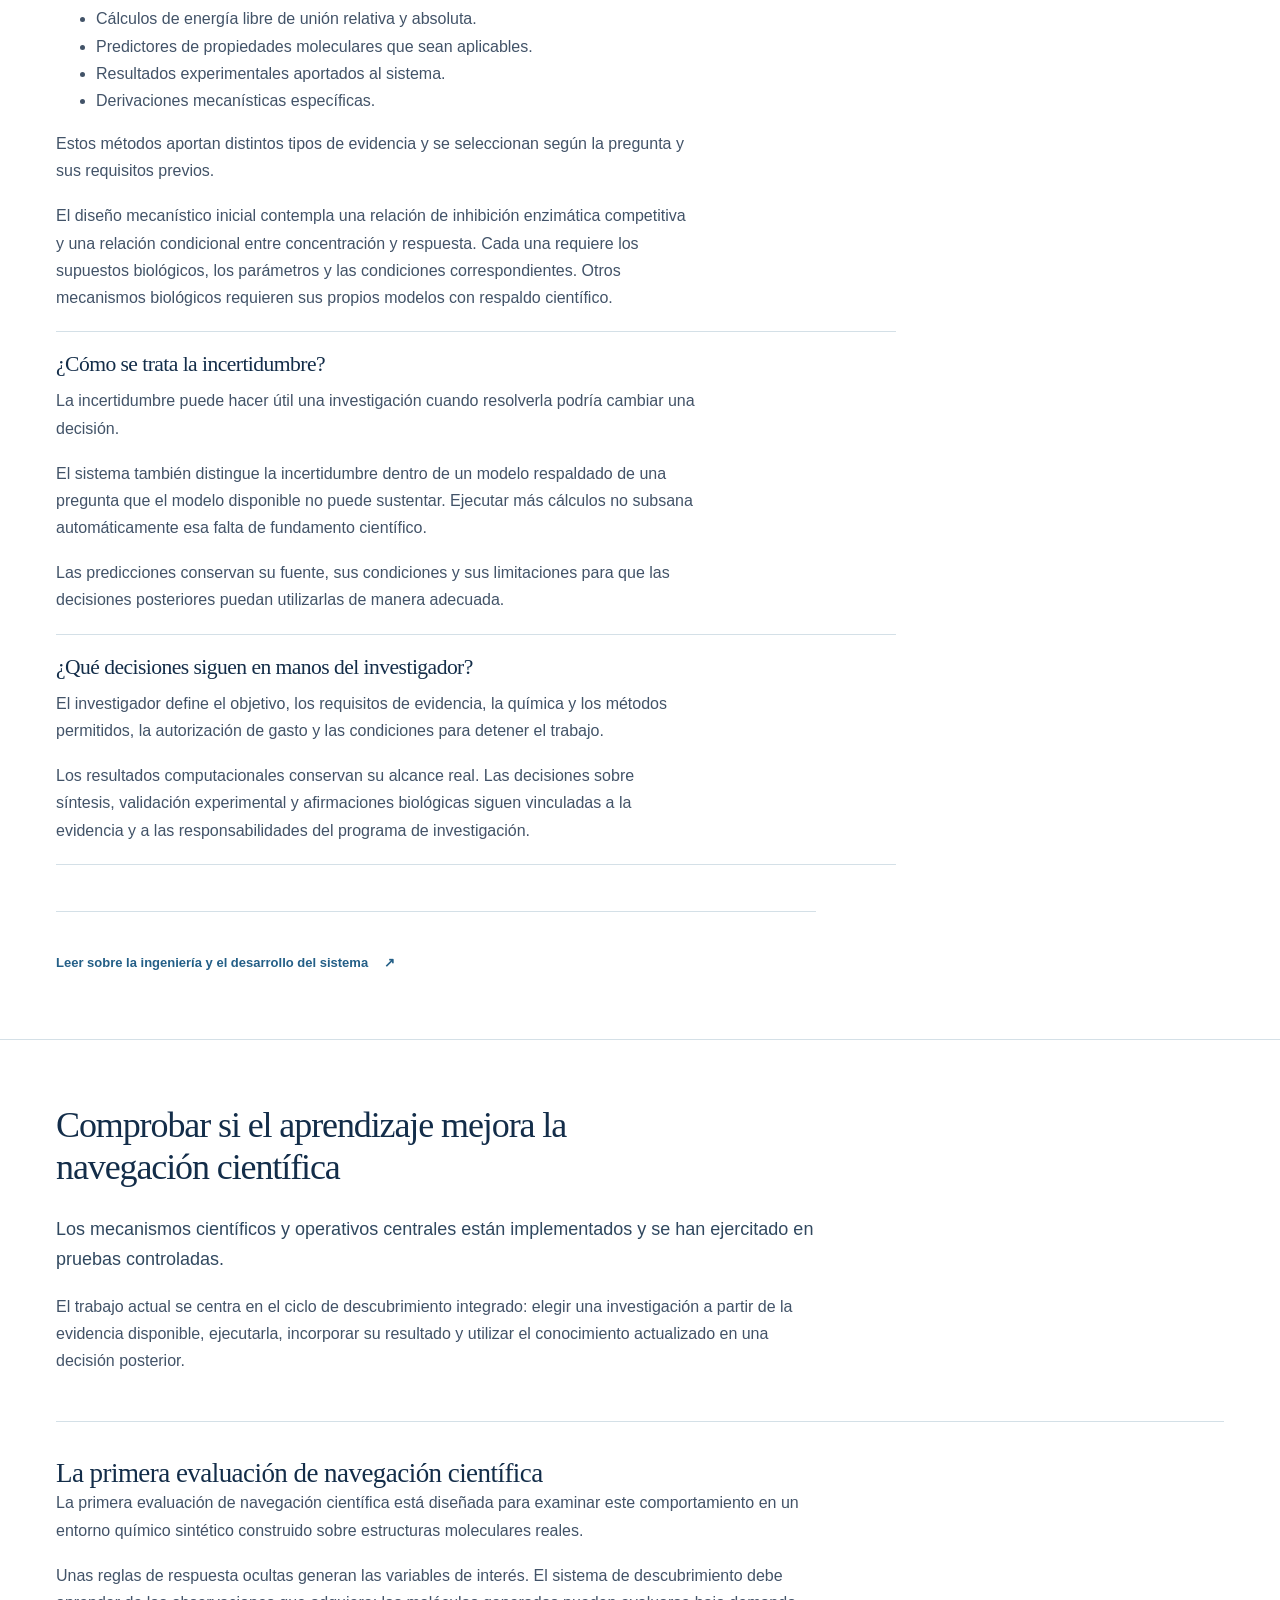
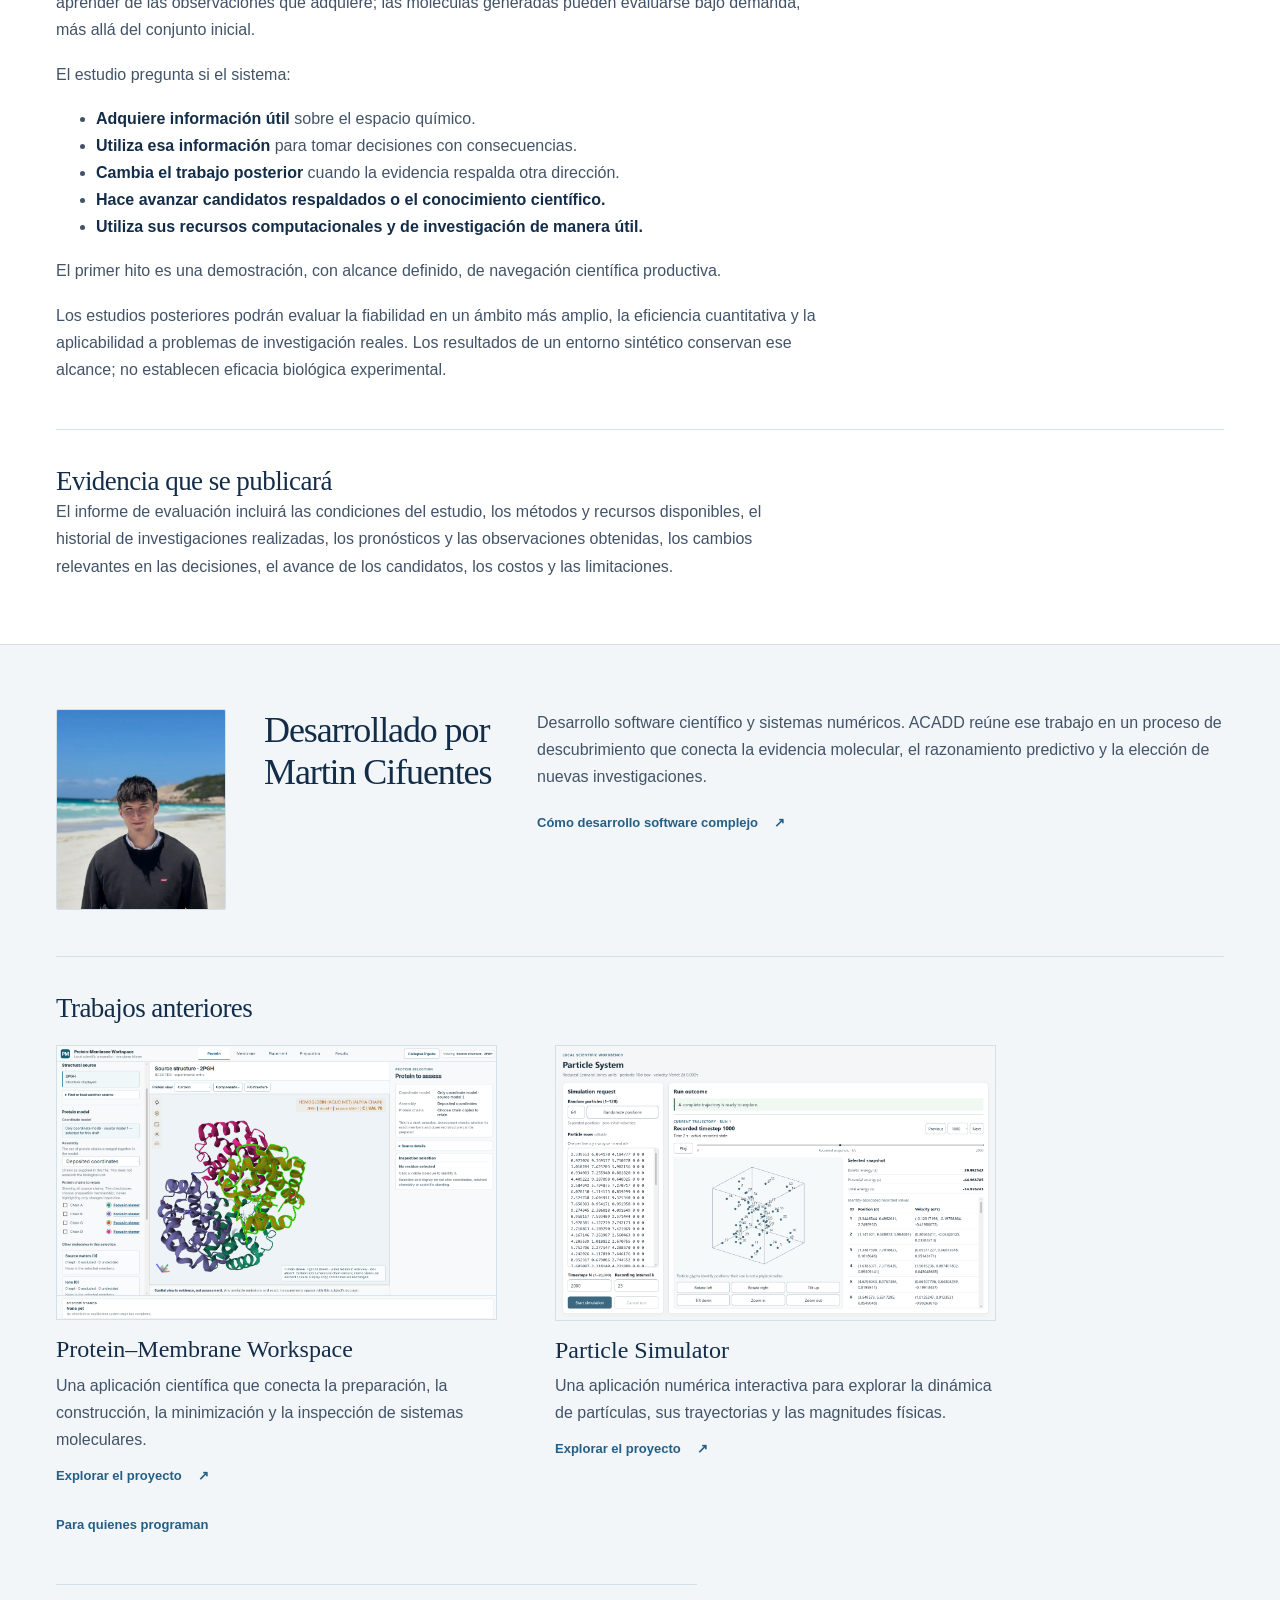
==== commit 0002e4be: "Explain the discovery loop, computational efficiency, and scientific reasoning at scale Use a vertic" ====
--- a/es/index.html
+++ b/es/index.html
@@ -35,7 +35,9 @@
   <link rel="stylesheet" href="../styles.css?v=20261115-landscape-modern">
   <link rel="stylesheet" href="../analogue-figure.css">
   <link rel="stylesheet" href="../acadd-page.css?v=20261125-visible">
-  <link rel="stylesheet" href="../acadd-diagrams.css?v=20261125-visible">
+  <link rel="stylesheet" href="../acadd-diagrams.css?v=20261125-scale">
+  <link rel="stylesheet" href="../acadd-efficiency.css?v=20261125-scale">
+  <link rel="stylesheet" href="../acadd-scale.css?v=20261125-scale">
   <script src="../site-config.js" defer></script>
   <script src="../acadd-diagrams.js?v=20261125" defer></script>
   <script src="../site.js?v=20261125-visible" defer></script>
@@ -119,8 +121,8 @@
       <div class="section-heading"><div><h2 id="workflow-title">Define el objetivo. Deja que cada resultado oriente la siguiente decisión.</h2></div></div>
       <div class="prose discovery-essay"><p class="lead">El ciclo parte del objetivo y de la evidencia disponible. Cada investigación puede mejorar la evaluación de un compuesto y orientar la elección de los estudios siguientes.</p></div>
         <figure class="ac-figure ac-loop" aria-labelledby="discovery-loop-title discovery-loop-caption">
-  <header class="ac-figure-heading"><span class="ac-figure-label">Ejemplo conceptual</span><h3 id="discovery-loop-title">Un proceso continuo de descubrimiento</h3></header>
-  <div class="ac-loop-goal"><strong>Objetivo científico y límites</strong><span>Diana · propiedades requeridas · trabajo permitido · presupuesto</span></div>
+  <header class="ac-figure-heading"><span class="ac-figure-label">Ejemplo conceptual</span><h3 id="discovery-loop-title">El ciclo de descubrimiento</h3></header>
+  <div class="ac-loop-goal"><strong>Objetivo y límites definidos por el investigador</strong><span>Diana · propiedades requeridas · requisitos de evidencia</span><span>Química y métodos permitidos · presupuesto computacional</span></div>
   <div class="ac-loop-sources">
     <div><strong>Sus compuestos y resultados</strong><span>Evidencia experimental y computacional</span></div>
     <div><strong>Bibliotecas químicas permitidas</strong><span>Estructuras desde las que comenzar la exploración</span></div>
@@ -129,9 +131,8 @@
   <div class="ac-loop-cycle"><ol class="ac-loop-stages"><li><h4>Construir conocimiento científico</h4><p>Relacionar estructuras, observaciones e incertidumbre.</p></li>
 <li><h4>Proponer investigaciones</h4><p>Cambios moleculares, comparaciones y evidencia que falta.</p></li>
 <li><h4>Elegir trabajo útil</h4><p>Comparar consecuencias, dependencias y coste total.</p></li>
-<li><h4>Ejecutar e interpretar</h4><p>Obtener resultados y conservar su contexto científico.</p></li></ol>
-    <div class="ac-loop-return"><span aria-hidden="true">↻</span><p>La nueva evidencia actualiza el conocimiento y las decisiones posteriores</p></div>
-  </div>
+<li><h4>Ejecutar e interpretar</h4><p>Obtener resultados y conservar su contexto científico.</p></li></ol><span class="ac-loop-return" aria-hidden="true"></span></div>
+  <p class="ac-loop-feedback"><span aria-hidden="true">↻</span>La nueva evidencia cambia qué conviene investigar después.</p>
   <div class="ac-loop-outputs"><h4>Qué recibe el investigador</h4><ul><li>Evaluaciones de candidatos vinculadas a la evidencia</li><li>Relaciones dependientes del contexto</li><li>Razones para las próximas investigaciones</li><li>Registro del uso de recursos</li></ul></div>
   <figcaption id="discovery-loop-caption">La conexión de retorno forma parte del proceso. Las investigaciones independientes pueden avanzar a la vez, y cada resultado actualiza las decisiones a las que aporta información.</figcaption>
 </figure>
@@ -243,6 +244,22 @@
   <div class="ac-parallel-lane"><h4>Serie química independiente</h4><div class="ac-parallel-stages"><div><strong>El trabajo autorizado continúa</strong><p>Dispone de los datos de entrada y de la base científica necesarios, y se ajusta a los recursos restantes.</p></div><span aria-hidden="true">→</span><div><strong>Reevaluar con su propio resultado</strong><p>La siguiente decisión responde a su propia evidencia y sus dependencias.</p></div></div></div>
   <figcaption id="allocation-example-caption">Son resultados ilustrativos alternativos. La elección depende de la aplicabilidad, de la evidencia existente y pendiente, y del coste completo del trabajo. El trabajo independiente puede continuar mientras se resuelve la primera pregunta.</figcaption>
 </figure>
+          <figure class="ac-figure ac-efficiency" aria-labelledby="efficiency-figure-title" aria-describedby="efficiency-figure-caption">
+  <header class="ac-figure-heading"><span class="ac-figure-label">Asignación ilustrativa</span><h3 id="efficiency-figure-title">Asignar el trabajo computacional a medida que cambia la evidencia</h3><p class="ac-eff-intro">Cada fila corresponde a un candidato y cada columna a un cálculo posible. Ambas vistas muestran las mismas opciones para las series químicas A y B.</p></header>
+  <div class="ac-eff-comparison">
+    <section class="ac-eff-panel" aria-labelledby="ac-eff-preplanned-title"><div class="ac-eff-panel-heading"><h4 id="ac-eff-preplanned-title">Trabajo planificado de antemano</h4><p>Se elige un lote de cálculos por adelantado.</p></div><table class="ac-eff-matrix" aria-labelledby="ac-eff-preplanned-title">
+    <thead><tr><th scope="col"><span class="ac-eff-sr">Candidato</span></th><th scope="col" aria-label="Estimación de solubilidad"><span class="ac-eff-column-full" aria-hidden="true">Estimación de solubilidad</span><span class="ac-eff-column-short" aria-hidden="true">Solubilidad</span></th><th scope="col" aria-label="Refinamiento de unión"><span class="ac-eff-column-full" aria-hidden="true">Refinamiento de unión</span><span class="ac-eff-column-short" aria-hidden="true">Unión</span></th><th scope="col" aria-label="Análisis de poses"><span class="ac-eff-column-full" aria-hidden="true">Análisis de poses</span><span class="ac-eff-column-short" aria-hidden="true">Poses</span></th></tr></thead>
+    <tbody><tr><th scope="row"><span class="ac-eff-sr">Candidato </span>A1</th><td class="ac-eff-cell ac-eff-cell-planned"><span class="ac-eff-mark ac-eff-planned" aria-hidden="true">■</span><span class="ac-eff-sr">Planificado de antemano</span></td><td class="ac-eff-cell ac-eff-cell-planned"><span class="ac-eff-mark ac-eff-planned" aria-hidden="true">■</span><span class="ac-eff-sr">Planificado de antemano</span></td><td class="ac-eff-cell ac-eff-cell-planned"><span class="ac-eff-mark ac-eff-planned" aria-hidden="true">■</span><span class="ac-eff-sr">Planificado de antemano</span></td></tr><tr><th scope="row"><span class="ac-eff-sr">Candidato </span>A2</th><td class="ac-eff-cell ac-eff-cell-planned"><span class="ac-eff-mark ac-eff-planned" aria-hidden="true">■</span><span class="ac-eff-sr">Planificado de antemano</span></td><td class="ac-eff-cell ac-eff-cell-planned"><span class="ac-eff-mark ac-eff-planned" aria-hidden="true">■</span><span class="ac-eff-sr">Planificado de antemano</span></td><td class="ac-eff-cell ac-eff-cell-planned"><span class="ac-eff-mark ac-eff-planned" aria-hidden="true">■</span><span class="ac-eff-sr">Planificado de antemano</span></td></tr><tr><th scope="row"><span class="ac-eff-sr">Candidato </span>B1</th><td class="ac-eff-cell ac-eff-cell-planned"><span class="ac-eff-mark ac-eff-planned" aria-hidden="true">■</span><span class="ac-eff-sr">Planificado de antemano</span></td><td class="ac-eff-cell ac-eff-cell-planned"><span class="ac-eff-mark ac-eff-planned" aria-hidden="true">■</span><span class="ac-eff-sr">Planificado de antemano</span></td><td class="ac-eff-cell ac-eff-cell-planned"><span class="ac-eff-mark ac-eff-planned" aria-hidden="true">■</span><span class="ac-eff-sr">Planificado de antemano</span></td></tr><tr><th scope="row"><span class="ac-eff-sr">Candidato </span>B2</th><td class="ac-eff-cell ac-eff-cell-planned"><span class="ac-eff-mark ac-eff-planned" aria-hidden="true">■</span><span class="ac-eff-sr">Planificado de antemano</span></td><td class="ac-eff-cell ac-eff-cell-planned"><span class="ac-eff-mark ac-eff-planned" aria-hidden="true">■</span><span class="ac-eff-sr">Planificado de antemano</span></td><td class="ac-eff-cell ac-eff-cell-planned"><span class="ac-eff-mark ac-eff-planned" aria-hidden="true">■</span><span class="ac-eff-sr">Planificado de antemano</span></td></tr></tbody>
+  </table></section>
+    <section class="ac-eff-panel" aria-labelledby="ac-eff-adaptive-title"><div class="ac-eff-panel-heading"><h4 id="ac-eff-adaptive-title">Asignación adaptativa</h4><p>Elegir el trabajo según la evidencia, las dependencias y los recursos disponibles.</p></div><table class="ac-eff-matrix" aria-labelledby="ac-eff-adaptive-title">
+    <thead><tr><th scope="col"><span class="ac-eff-sr">Candidato</span></th><th scope="col" aria-label="Estimación de solubilidad"><span class="ac-eff-column-full" aria-hidden="true">Estimación de solubilidad</span><span class="ac-eff-column-short" aria-hidden="true">Solubilidad</span></th><th scope="col" aria-label="Refinamiento de unión"><span class="ac-eff-column-full" aria-hidden="true">Refinamiento de unión</span><span class="ac-eff-column-short" aria-hidden="true">Unión</span></th><th scope="col" aria-label="Análisis de poses"><span class="ac-eff-column-full" aria-hidden="true">Análisis de poses</span><span class="ac-eff-column-short" aria-hidden="true">Poses</span></th></tr></thead>
+    <tbody><tr><th scope="row"><span class="ac-eff-sr">Candidato </span>A1</th><td class="ac-eff-cell ac-eff-cell-selected"><span class="ac-eff-mark ac-eff-selected" aria-hidden="true">●</span><span class="ac-eff-sr">Seleccionado ahora</span></td><td class="ac-eff-cell ac-eff-cell-waiting"><span class="ac-eff-mark ac-eff-waiting" aria-hidden="true">Ⅱ</span><span class="ac-eff-sr">Esperar un resultado</span></td><td class="ac-eff-cell ac-eff-cell-possible"><span class="ac-eff-mark ac-eff-possible" aria-hidden="true">○</span><span class="ac-eff-sr">Otro trabajo posible</span></td></tr><tr><th scope="row"><span class="ac-eff-sr">Candidato </span>A2</th><td class="ac-eff-cell ac-eff-cell-reused"><span class="ac-eff-mark ac-eff-reused" aria-hidden="true">✓</span><span class="ac-eff-sr">Reutilizar evidencia existente</span></td><td class="ac-eff-cell ac-eff-cell-possible"><span class="ac-eff-mark ac-eff-possible" aria-hidden="true">○</span><span class="ac-eff-sr">Otro trabajo posible</span></td><td class="ac-eff-cell ac-eff-cell-possible"><span class="ac-eff-mark ac-eff-possible" aria-hidden="true">○</span><span class="ac-eff-sr">Otro trabajo posible</span></td></tr><tr><th scope="row"><span class="ac-eff-sr">Candidato </span>B1</th><td class="ac-eff-cell ac-eff-cell-possible"><span class="ac-eff-mark ac-eff-possible" aria-hidden="true">○</span><span class="ac-eff-sr">Otro trabajo posible</span></td><td class="ac-eff-cell ac-eff-cell-selected"><span class="ac-eff-mark ac-eff-selected" aria-hidden="true">●</span><span class="ac-eff-sr">Seleccionado ahora</span></td><td class="ac-eff-cell ac-eff-cell-possible"><span class="ac-eff-mark ac-eff-possible" aria-hidden="true">○</span><span class="ac-eff-sr">Otro trabajo posible</span></td></tr><tr><th scope="row"><span class="ac-eff-sr">Candidato </span>B2</th><td class="ac-eff-cell ac-eff-cell-reused"><span class="ac-eff-mark ac-eff-reused" aria-hidden="true">✓</span><span class="ac-eff-sr">Reutilizar evidencia existente</span></td><td class="ac-eff-cell ac-eff-cell-possible"><span class="ac-eff-mark ac-eff-possible" aria-hidden="true">○</span><span class="ac-eff-sr">Otro trabajo posible</span></td><td class="ac-eff-cell ac-eff-cell-reused"><span class="ac-eff-mark ac-eff-reused" aria-hidden="true">✓</span><span class="ac-eff-sr">Reutilizar evidencia existente</span></td></tr></tbody>
+  </table></section>
+  </div>
+  <div class="ac-eff-legend"><h4>Cómo leer las celdas</h4><ul><li><span class="ac-eff-mark ac-eff-planned" aria-hidden="true">■</span><span>Planificado de antemano</span></li><li><span class="ac-eff-mark ac-eff-selected" aria-hidden="true">●</span><span>Seleccionado ahora</span></li><li><span class="ac-eff-mark ac-eff-reused" aria-hidden="true">✓</span><span>Reutilizar evidencia existente</span></li><li><span class="ac-eff-mark ac-eff-waiting" aria-hidden="true">Ⅱ</span><span>Esperar un resultado</span></li><li><span class="ac-eff-mark ac-eff-possible" aria-hidden="true">○</span><span>Otro trabajo posible</span></li></ul></div>
+  <div class="ac-eff-dependency"><h4>Una dependencia en la asignación adaptativa</h4><div class="ac-eff-dependency-path"><div><strong>A1 · Resultado de solubilidad</strong><span>Esperar el cálculo seleccionado.</span></div><span class="ac-eff-dashed-arrow" aria-hidden="true"></span><div><strong>A1 · Refinamiento de unión</strong><span>Reconsiderar si vale la pena realizar este trabajo.</span></div></div><p>El cálculo de unión seleccionado para B1 puede avanzar de forma independiente.</p></div>
+  <figcaption id="efficiency-figure-caption">Un resultado pendiente puede cambiar qué conviene hacer después, mientras que la evidencia suficiente puede reutilizarse. Las celdas ilustran decisiones de asignación, no cargas de trabajo ni ahorros medidos. Las decisiones reales dependen de la aplicabilidad científica y del costo completo del trabajo.</figcaption>
+</figure>
         </section>
         <section class="reading-block" aria-labelledby="resource-title">
           <h3 id="resource-title">Trabajo en paralelo con una razón</h3>
@@ -279,6 +296,40 @@
           <p>La escala útil es la cantidad de alternativas científicas que pueden considerarse y de las que se puede aprender. El grado real de concurrencia depende de los métodos, los recursos y el valor de esperar los resultados.</p>
           <p>Estos son beneficios previstos que deben evaluarse. La capacidad de trabajo, la mejora en el descubrimiento y el ahorro de costos se comunicarán a partir de estudios medidos, en lugar de inferirse del tamaño de una biblioteca o de la cantidad de cálculos ejecutados.</p>
         </div>
+
+<figure class="ac-scale" aria-labelledby="scale-figure-title scale-figure-caption">
+  <h3 id="scale-figure-title">Razonamiento científico a escala</h3>
+  <div class="ac-scale-stages">
+    <div class="ac-scale-stage ac-scale-questions">
+      <h4>Plantear preguntas concretas</h4>
+      <ul>
+        <li>¿Podría este hallazgo aplicarse a otro esqueleto molecular?</li>
+        <li>¿Una estimación de solubilidad cambiaría qué análogo conviene estudiar?</li>
+      </ul>
+    </div>
+    <div class="ac-scale-stage ac-scale-selection">
+      <h4>Seleccionar trabajo útil</h4>
+      <p>Comparar la relevancia científica, la evidencia disponible y el costo total.</p>
+      <svg class="ac-scale-field" viewBox="0 0 216 124" role="img" aria-label="Conjunto de investigaciones posibles, con cuatro selecciones ilustrativas representadas mediante rombos rellenos. Las marcas son conceptuales y no representan una medición del rendimiento.">
+        <circle class="ac-scale-possible" cx="18" cy="14" r="4.5"/><circle class="ac-scale-possible" cx="48" cy="14" r="4.5"/><circle class="ac-scale-possible" cx="78" cy="14" r="4.5"/><circle class="ac-scale-possible" cx="108" cy="14" r="4.5"/><circle class="ac-scale-possible" cx="138" cy="14" r="4.5"/><circle class="ac-scale-possible" cx="168" cy="14" r="4.5"/><circle class="ac-scale-possible" cx="198" cy="14" r="4.5"/><circle class="ac-scale-possible" cx="18" cy="38" r="4.5"/><circle class="ac-scale-possible" cx="48" cy="38" r="4.5"/><circle class="ac-scale-possible" cx="78" cy="38" r="4.5"/><path class="ac-scale-selected" d="M108 32 l6 6-6 6-6-6Z"/><circle class="ac-scale-possible" cx="138" cy="38" r="4.5"/><circle class="ac-scale-possible" cx="168" cy="38" r="4.5"/><circle class="ac-scale-possible" cx="198" cy="38" r="4.5"/><circle class="ac-scale-possible" cx="18" cy="62" r="4.5"/><circle class="ac-scale-possible" cx="48" cy="62" r="4.5"/><path class="ac-scale-selected" d="M78 56 l6 6-6 6-6-6Z"/><circle class="ac-scale-possible" cx="108" cy="62" r="4.5"/><path class="ac-scale-selected" d="M138 56 l6 6-6 6-6-6Z"/><circle class="ac-scale-possible" cx="168" cy="62" r="4.5"/><circle class="ac-scale-possible" cx="198" cy="62" r="4.5"/><circle class="ac-scale-possible" cx="18" cy="86" r="4.5"/><circle class="ac-scale-possible" cx="48" cy="86" r="4.5"/><circle class="ac-scale-possible" cx="78" cy="86" r="4.5"/><path class="ac-scale-selected" d="M108 80 l6 6-6 6-6-6Z"/><circle class="ac-scale-possible" cx="138" cy="86" r="4.5"/><circle class="ac-scale-possible" cx="168" cy="86" r="4.5"/><circle class="ac-scale-possible" cx="198" cy="86" r="4.5"/><circle class="ac-scale-possible" cx="18" cy="110" r="4.5"/><circle class="ac-scale-possible" cx="48" cy="110" r="4.5"/><circle class="ac-scale-possible" cx="78" cy="110" r="4.5"/><circle class="ac-scale-possible" cx="108" cy="110" r="4.5"/><circle class="ac-scale-possible" cx="138" cy="110" r="4.5"/><circle class="ac-scale-possible" cx="168" cy="110" r="4.5"/><circle class="ac-scale-possible" cx="198" cy="110" r="4.5"/>
+      </svg>
+      <ul class="ac-scale-legend">
+        <li><span class="ac-scale-key ac-scale-key-possible" aria-hidden="true"></span>Investigación posible</li>
+        <li><span class="ac-scale-key ac-scale-key-selected" aria-hidden="true"></span>Seleccionada dentro del presupuesto</li>
+      </ul>
+    </div>
+    <div class="ac-scale-stage ac-scale-parallel">
+      <h4>Trabajo independiente en paralelo</h4>
+      <ul class="ac-scale-work">
+        <li><strong>Estimar la solubilidad</strong><span>Análogo propuesto</span></li>
+        <li><strong>Comparar la unión</strong><span>Serie química independiente</span></li>
+      </ul>
+      <p>Cada resultado informa las decisiones que dependen de él.</p>
+    </div>
+  </div>
+  <figcaption id="scale-figure-caption">Ilustración conceptual. El subconjunto seleccionado está limitado por el presupuesto autorizado. Las investigaciones independientes pueden ejecutarse en paralelo cuando disponen de los datos de entrada, los métodos y los recursos de ejecución necesarios.</figcaption>
+</figure>
+
       </section>
     </div>
   </section>
--- a/acadd-diagrams.css
+++ b/acadd-diagrams.css
@@ -18,32 +18,34 @@
 .ac-figure strong { color: var(--ink); }
 .ac-figure [hidden] { display: none !important; }
 
-.ac-loop-goal {
+.ac-loop .ac-loop-goal {
   padding: 13px 17px;
   border-left: 3px solid var(--accent);
   background: #eaf2f7;
+  max-width: 680px;
+  margin-inline: auto;
 }
-.ac-loop-goal strong, .ac-loop-goal span,
-.ac-loop-sources strong, .ac-loop-sources span { display: block; }
-.ac-loop-goal span { margin-top: 3px; font-size: 14px; }
-.ac-loop-sources { display: grid; grid-template-columns: 1fr 1fr; gap: 24px; margin-top: 20px; }
-.ac-loop-sources > div { padding: 13px 16px; border: 1px solid var(--line); background: var(--paper); }
-.ac-loop-sources span { margin-top: 3px; font-size: 13px; }
-.ac-source-merge { height: 36px; position: relative; }
-.ac-source-merge::before {
+.ac-loop .ac-loop-goal strong,
+.ac-loop .ac-loop-goal span,
+.ac-loop .ac-loop-sources strong,
+.ac-loop .ac-loop-sources span { display: block; }
+.ac-loop .ac-loop-goal span { margin-top: 3px; font-size: 14px; }
+.ac-loop .ac-loop-sources { display: grid; grid-template-columns: minmax(0, 1fr) minmax(0, 1fr); gap: 24px; max-width: 680px; margin: 18px auto 0; }
+.ac-loop .ac-loop-sources > div { padding: 12px 15px; border: 1px solid var(--line); background: var(--paper); overflow-wrap: anywhere; }
+.ac-loop .ac-loop-sources span { margin-top: 3px; font-size: 13px; }
+.ac-loop .ac-source-merge { height: 34px; max-width: 680px; margin-inline: auto; position: relative; }
+.ac-loop .ac-source-merge::before {
   content: "";
   position: absolute;
   top: 0;
-  left: 12.5%;
-  right: 25%;
-  height: 17px;
+  left: calc(25% - 6px);
+  right: calc(25% - 6px);
+  height: 16px;
   border: 1px solid #97adb9;
   border-top: 0;
-  border-left: 0;
 }
-.ac-source-merge::after { content: ""; position: absolute; top: 0; left: 25%; height: 17px; border-left: 1px solid #97adb9; }
-.ac-source-merge span { position: absolute; left: 12.5%; bottom: 0; height: 19px; border-left: 1px solid #97adb9; }
-.ac-source-merge span::after {
+.ac-loop .ac-source-merge span { position: absolute; left: 50%; bottom: 0; height: 18px; border-left: 1px solid #97adb9; }
+.ac-loop .ac-source-merge span::after {
   content: "";
   position: absolute;
   bottom: 2px;
@@ -54,19 +56,20 @@
   border-bottom: 1px solid #97adb9;
   transform: rotate(45deg);
 }
-.ac-loop-cycle { position: relative; }
-.ac-loop-stages { display: grid; grid-template-columns: repeat(4, minmax(0, 1fr)); gap: 24px; list-style: none; margin: 0; padding: 0; }
-.ac-loop-stages li { position: relative; background: var(--paper); border: 1px solid #bfd0da; padding: 16px 13px; }
-.ac-loop-stages li:first-child { border-top: 3px solid var(--teal); padding-top: 14px; }
-.ac-loop-stages p { margin-top: 7px; font-size: 13px; line-height: 1.5; }
-.ac-loop-stages li + li::before { content: "→"; position: absolute; top: 40%; left: -22px; color: var(--accent); font-size: 19px; }
-.ac-loop-return { position: relative; height: 66px; color: var(--teal); }
-.ac-loop-return::before { content: ""; position: absolute; left: calc(12.5% - 9px); right: calc(12.5% - 9px); top: 0; height: 34px; border: 1px solid var(--teal); border-top: 0; }
-.ac-loop-return::after { content: ""; position: absolute; left: calc(12.5% - 12px); top: 3px; width: 7px; height: 7px; border-top: 1px solid var(--teal); border-left: 1px solid var(--teal); transform: rotate(45deg); }
-.ac-loop-return > span { display: none; }
-.ac-loop-return p { position: relative; top: 25px; margin: auto; max-width: 75%; width: fit-content; padding: 0 10px; background: #f7fafb; text-align: center; font-size: 12px; line-height: 1.5; }
-.ac-loop-outputs { border-top: 1px solid var(--line); padding-top: 16px; }
-.ac-loop-outputs ul { display: grid; grid-template-columns: repeat(2, minmax(0, 1fr)); gap: 7px 27px; margin: 10px 0 0; padding-left: 18px; font-size: 13px; }
+.ac-loop .ac-loop-cycle { position: relative; max-width: 680px; margin-inline: auto; padding-inline: 44px; }
+.ac-loop .ac-loop-stages { display: grid; grid-template-columns: minmax(0, 1fr); grid-auto-rows: 1fr; gap: 20px; list-style: none; margin: 0; padding: 0; }
+.ac-loop .ac-loop-stages li { position: relative; display: flex; flex-direction: column; justify-content: center; min-height: 74px; background: var(--paper); border: 1px solid #bfd0da; padding: 11px 18px; text-align: center; }
+.ac-loop .ac-loop-stages li:first-child { border-color: #7ba6a7; background: #eef6f5; }
+.ac-loop .ac-loop-stages p { margin-top: 5px; font-size: 13px; line-height: 1.5; }
+.ac-loop .ac-loop-stages li + li::before { content: ""; position: absolute; height: 20px; border-left: 1px solid #97adb9; left: 50%; top: -21px; }
+.ac-loop .ac-loop-stages li + li::after { content: ""; position: absolute; width: 7px; height: 7px; border-right: 1px solid #97adb9; border-bottom: 1px solid #97adb9; left: calc(50% - 3px); top: -10px; transform: rotate(45deg); }
+/* Equal-height stages keep each feedback endpoint at a stage's vertical center. */
+.ac-loop .ac-loop-return { position: absolute; top: calc(12.5% - 7.5px); bottom: calc(12.5% - 7.5px); left: calc(100% - 44px); right: 12px; border: 1px solid var(--teal); border-left: 0; }
+.ac-loop .ac-loop-return::after { content: ""; position: absolute; left: 2px; top: -4px; width: 7px; height: 7px; border-top: 1px solid var(--teal); border-left: 1px solid var(--teal); transform: rotate(-45deg); }
+.ac-loop .ac-loop-feedback { display: flex; align-items: baseline; justify-content: center; gap: 9px; max-width: 680px; margin: 14px auto 18px; color: var(--teal); font-size: 13px; line-height: 1.5; text-align: center; }
+.ac-loop .ac-loop-feedback span { flex-shrink: 0; font-size: 18px; }
+.ac-loop .ac-loop-outputs { max-width: 680px; margin-inline: auto; border-top: 1px solid var(--line); padding-top: 16px; }
+.ac-loop .ac-loop-outputs ul { display: grid; grid-template-columns: repeat(2, minmax(0, 1fr)); gap: 7px 27px; margin: 10px 0 0; padding-left: 18px; font-size: 13px; }
 
 .ac-substitution { display: flex; align-items: center; justify-content: space-between; flex-wrap: wrap; gap: 12px; padding-bottom: 17px; border-bottom: 1px solid var(--line); }
 .ac-substitution > span { font-size: 14px; }
@@ -128,26 +131,18 @@
 .ac-parallel-stages p { margin-top: 4px; font-size: 13px; line-height: 1.6; }
 .ac-parallel-stages > span { color: var(--teal); font-size: 22px; text-align: center; }
 
-@media (max-width: 800px) {
-  .ac-loop-stages { grid-template-columns: 1fr; gap: 18px; }
-  .ac-loop-stages li { padding: 13px 15px; }
-  .ac-loop-stages li + li::before { content: "↓"; left: 28px; top: -22px; line-height: 20px; }
-  .ac-loop-cycle { padding-left: 26px; margin-bottom: 20px; }
-  .ac-loop-return { position: absolute; top: 35px; bottom: 35px; left: 0; width: 26px; height: auto; border: 1px solid var(--teal); border-right: 0; }
-  .ac-loop-return::before { display: none; }
-  .ac-loop-return::after { top: -4px; left: auto; right: 3px; transform: rotate(135deg); }
-  .ac-loop-return p { display: none; }
-  .ac-source-merge::before { left: 26px; }
-  .ac-source-merge span { left: 26px; }
-}
-
 @media (max-width: 560px) {
   .ac-figure { padding: 17px; }
-  .ac-loop-sources { gap: 12px; }
-  .ac-loop-sources > div { padding: 10px; }
-  .ac-loop-sources strong { font-size: 13px; }
-  .ac-loop-sources span { font-size: 12px; }
-  .ac-loop-outputs ul { grid-template-columns: 1fr; }
+  .ac-loop .ac-loop-sources { gap: 12px; }
+  .ac-loop .ac-loop-sources > div { padding: 10px; }
+  .ac-loop .ac-loop-sources strong { font-size: 13px; }
+  .ac-loop .ac-loop-sources span { font-size: 12px; }
+  .ac-loop .ac-source-merge::before { left: calc(25% - 3px); right: calc(25% - 3px); }
+  .ac-loop .ac-loop-cycle { padding-inline: 22px; }
+  .ac-loop .ac-loop-stages li { padding: 11px 10px; }
+  .ac-loop .ac-loop-return { left: calc(100% - 22px); right: 0; }
+  .ac-loop .ac-loop-feedback { text-align: left; }
+  .ac-loop .ac-loop-outputs ul { grid-template-columns: 1fr; }
   .ac-substitution > div { font-size: 18px; gap: 10px; }
   .ac-unresolved-grid { grid-template-columns: 1fr; gap: 7px; }
   .ac-space-band { grid-template-columns: 1fr; gap: 7px; }
--- a/acadd-efficiency.css
+++ b/acadd-efficiency.css
@@ -0,0 +1,183 @@
+/* Static allocation comparison: identical scientific options, distinct work states. */
+.ac-efficiency .ac-eff-intro {
+  max-width: 72ch;
+  margin-top: 12px;
+  font-size: 14px;
+  line-height: 1.65;
+}
+
+.ac-eff-comparison {
+  display: grid;
+  grid-template-columns: repeat(2, minmax(0, 1fr));
+  gap: clamp(16px, 3vw, 28px);
+  align-items: start;
+}
+
+.ac-eff-panel {
+  min-width: 0;
+  background: var(--paper);
+  border: 1px solid var(--line);
+}
+
+.ac-eff-panel-heading {
+  min-height: 80px;
+  padding: 13px 15px 11px;
+}
+
+.ac-eff-panel-heading p {
+  margin-top: 6px;
+  font-size: 13px;
+  line-height: 1.55;
+}
+
+.ac-eff-matrix {
+  width: 100%;
+  table-layout: fixed;
+  border-collapse: collapse;
+  color: var(--ink);
+  font-size: 13px;
+}
+
+.ac-eff-matrix th,
+.ac-eff-matrix td {
+  border: 1px solid #d7e1e7;
+  padding: 8px 5px;
+  text-align: center;
+  vertical-align: middle;
+}
+
+.ac-eff-matrix thead th {
+  height: 60px;
+  background: #eef3f6;
+  font-weight: 500;
+  line-height: 1.45;
+  overflow-wrap: anywhere;
+}
+
+.ac-eff-matrix th:first-child { width: 42px; }
+.ac-eff-column-short { display: none; }
+.ac-eff-matrix tbody th { font: 500 13px/1.4 var(--mono); }
+.ac-eff-matrix tr > :first-child { border-left: 0; }
+.ac-eff-matrix tr > :last-child { border-right: 0; }
+.ac-eff-matrix tbody tr:last-child > * { border-bottom: 0; }
+.ac-eff-cell { height: 44px; }
+.ac-eff-cell-planned { background: #f0f3f5; }
+.ac-eff-cell-selected { background: #e4f1ed; }
+.ac-eff-cell-reused { background: #f2f7f8; }
+.ac-eff-cell-waiting { background: #f5f8f8; }
+.ac-eff-cell-possible { background: #fff; }
+
+.ac-eff-mark {
+  display: inline-flex;
+  align-items: center;
+  justify-content: center;
+  flex: 0 0 25px;
+  width: 25px;
+  height: 25px;
+  font: 600 19px/1 var(--sans);
+}
+
+.ac-eff-planned { color: #566e7e; }
+.ac-eff-selected { color: #23675e; }
+.ac-eff-reused { color: #2c536b; border: 1px solid #8ca7b7; }
+.ac-eff-waiting { color: #3a6762; border: 1px dashed #4e8278; font-size: 16px; }
+.ac-eff-possible { color: #6b7f8b; font-size: 22px; }
+
+.ac-eff-legend {
+  margin-top: 20px;
+  padding-top: 17px;
+  border-top: 1px solid var(--line);
+}
+
+.ac-eff-legend ul {
+  display: flex;
+  flex-wrap: wrap;
+  gap: 10px 22px;
+  list-style: none;
+  padding: 0;
+  margin: 12px 0 0;
+}
+
+.ac-eff-legend li {
+  display: flex;
+  align-items: center;
+  gap: 8px;
+  font-size: 13px;
+  line-height: 1.5;
+}
+
+.ac-eff-dependency {
+  margin-top: 21px;
+  padding: 17px;
+  border: 1px solid var(--line);
+  background: var(--paper);
+}
+
+.ac-eff-dependency-path {
+  display: grid;
+  grid-template-columns: minmax(0, 1fr) 40px minmax(0, 1fr);
+  gap: 12px;
+  align-items: center;
+  margin-top: 13px;
+}
+
+.ac-eff-dependency-path strong,
+.ac-eff-dependency-path > div > span {
+  display: block;
+  font-size: 13px;
+  line-height: 1.55;
+}
+
+.ac-eff-dependency-path > div > span { margin-top: 4px; }
+.ac-eff-dependency > p { margin-top: 15px; font-size: 13px; line-height: 1.6; }
+.ac-eff-dashed-arrow { position: relative; width: 100%; border-top: 1px dashed #407b70; }
+.ac-eff-dashed-arrow::after {
+  content: "";
+  position: absolute;
+  right: 0;
+  top: -4px;
+  width: 7px;
+  height: 7px;
+  border-top: 1px solid #407b70;
+  border-right: 1px solid #407b70;
+  transform: rotate(45deg);
+}
+
+.ac-eff-sr {
+  position: absolute;
+  width: 1px;
+  height: 1px;
+  padding: 0;
+  margin: -1px;
+  overflow: hidden;
+  clip: rect(0, 0, 0, 0);
+  white-space: nowrap;
+  border: 0;
+}
+
+@media (max-width: 760px) {
+  .ac-eff-comparison { grid-template-columns: 1fr; gap: 20px; }
+  .ac-eff-panel-heading { min-height: 0; }
+  .ac-eff-matrix thead th { height: 64px; }
+}
+
+@media (max-width: 420px) {
+  .ac-eff-panel-heading { padding: 13px 11px; }
+  .ac-eff-matrix th:first-child { width: 30px; }
+  .ac-eff-matrix thead th { height: 48px; font-size: 12px; }
+  .ac-eff-matrix thead th:nth-child(2) { width: 34%; }
+  .ac-eff-column-full { display: none; }
+  .ac-eff-column-short { display: inline; }
+  .ac-eff-matrix th,
+  .ac-eff-matrix td { padding-inline: 4px; }
+  .ac-eff-dependency { padding: 13px 11px; }
+  .ac-eff-dependency-path { grid-template-columns: 1fr; gap: 12px; }
+  .ac-eff-dashed-arrow { height: 24px; width: 1px; margin-left: 12px; border-top: 0; border-left: 1px dashed #407b70; }
+  .ac-eff-dashed-arrow::after { top: auto; right: -3px; bottom: 0; transform: rotate(135deg); }
+}
+
+@media print {
+  .ac-efficiency { break-inside: auto; }
+  .ac-eff-panel,
+  .ac-eff-dependency { break-inside: avoid; }
+}
--- a/acadd-scale.css
+++ b/acadd-scale.css
@@ -0,0 +1,222 @@
+/* The investigation field illustrates selection, without encoding performance. */
+.ac-scale {
+  container-type: inline-size;
+  margin-block: 28px 0;
+  padding: 24px;
+  border: 1px solid var(--line);
+  background: #f8fafb;
+}
+
+.ac-scale > h3 {
+  max-width: 40ch;
+  margin: 0 0 24px;
+  font-size: clamp(23px, 2.3vw, 29px);
+}
+
+.ac-scale-stages {
+  display: grid;
+  grid-template-columns: repeat(3, minmax(0, 1fr));
+  gap: 34px;
+  align-items: stretch;
+}
+
+.ac-scale-stage {
+  position: relative;
+  min-width: 0;
+}
+
+.ac-scale-stage h4 {
+  margin: 0 0 12px;
+  color: var(--ink);
+  font-size: 15px;
+  line-height: 1.45;
+}
+
+.ac-scale-stage + .ac-scale-stage::before {
+  position: absolute;
+  top: 14px;
+  left: -27px;
+  width: 20px;
+  border-top: 1px solid #9bb4bf;
+  content: "";
+}
+
+.ac-scale-stage + .ac-scale-stage::after {
+  position: absolute;
+  top: 11px;
+  left: -13px;
+  width: 6px;
+  height: 6px;
+  border-top: 1px solid #9bb4bf;
+  border-right: 1px solid #9bb4bf;
+  transform: rotate(45deg);
+  content: "";
+}
+
+.ac-scale-stage p,
+.ac-scale-stage li {
+  font-size: 14px;
+  line-height: 1.55;
+}
+
+.ac-scale-stage p {
+  margin: 0;
+}
+
+.ac-scale-questions ul {
+  display: grid;
+  gap: 18px;
+  margin: 0;
+  padding: 0;
+  list-style: none;
+}
+
+.ac-scale-questions li {
+  padding-left: 12px;
+  border-left: 2px solid var(--line);
+}
+
+.ac-scale-field {
+  display: block;
+  width: 100%;
+  max-width: 260px;
+  margin: 13px auto 10px;
+  overflow: visible;
+}
+
+.ac-scale-possible {
+  fill: #f8fafb;
+  stroke: #819eab;
+  stroke-width: 1.2;
+}
+
+.ac-scale-selected {
+  fill: var(--teal);
+}
+
+.ac-scale-legend {
+  display: grid;
+  gap: 7px;
+  margin: 0;
+  padding: 0;
+  list-style: none;
+}
+
+.ac-scale-legend li {
+  display: flex;
+  align-items: baseline;
+  gap: 9px;
+  font-size: 12px;
+  line-height: 1.45;
+}
+
+.ac-scale-key {
+  display: inline-block;
+  width: 9px;
+  height: 9px;
+  flex: 0 0 9px;
+}
+
+.ac-scale-key-possible {
+  border: 1px solid #819eab;
+  border-radius: 50%;
+}
+
+.ac-scale-key-selected {
+  background: var(--teal);
+  transform: rotate(45deg);
+}
+
+.ac-scale-work {
+  display: grid;
+  gap: 14px;
+  margin: 0 0 17px;
+  padding: 0 0 0 14px;
+  list-style: none;
+  border-left: 1px solid #afc8cc;
+}
+
+.ac-scale-work li {
+  position: relative;
+}
+
+.ac-scale-work li::before {
+  position: absolute;
+  top: 10px;
+  left: -14px;
+  width: 9px;
+  border-top: 1px solid #afc8cc;
+  content: "";
+}
+
+.ac-scale-work strong,
+.ac-scale-work span {
+  display: block;
+}
+
+.ac-scale-work strong {
+  color: var(--teal);
+  font-size: 14px;
+}
+
+.ac-scale-work span {
+  color: var(--muted);
+  font-size: 13px;
+  margin-top: 2px;
+}
+
+.ac-scale > figcaption {
+  margin-top: 23px;
+  padding-top: 14px;
+  border-top: 1px solid var(--line);
+  color: var(--text);
+  font-size: 12px;
+  line-height: 1.65;
+}
+
+@container (max-width: 650px) {
+  .ac-scale-stages {
+    grid-template-columns: 1fr;
+    gap: 32px;
+  }
+
+  .ac-scale-stage h4 {
+    margin-bottom: 10px;
+  }
+
+  .ac-scale-questions ul {
+    gap: 12px;
+  }
+
+  .ac-scale-stage + .ac-scale-stage::before {
+    top: -25px;
+    left: 8px;
+    width: 0;
+    height: 17px;
+    border: 0;
+    border-left: 1px solid #9bb4bf;
+  }
+
+  .ac-scale-stage + .ac-scale-stage::after {
+    top: -14px;
+    left: 5px;
+    transform: rotate(135deg);
+  }
+
+  .ac-scale-field {
+    max-width: 240px;
+    margin-left: 0;
+  }
+
+  .ac-scale-legend {
+    display: flex;
+    flex-wrap: wrap;
+    gap: 8px 20px;
+  }
+}
+
+@media (max-width: 620px) {
+  .ac-scale {
+    padding: 18px;
+  }
+}
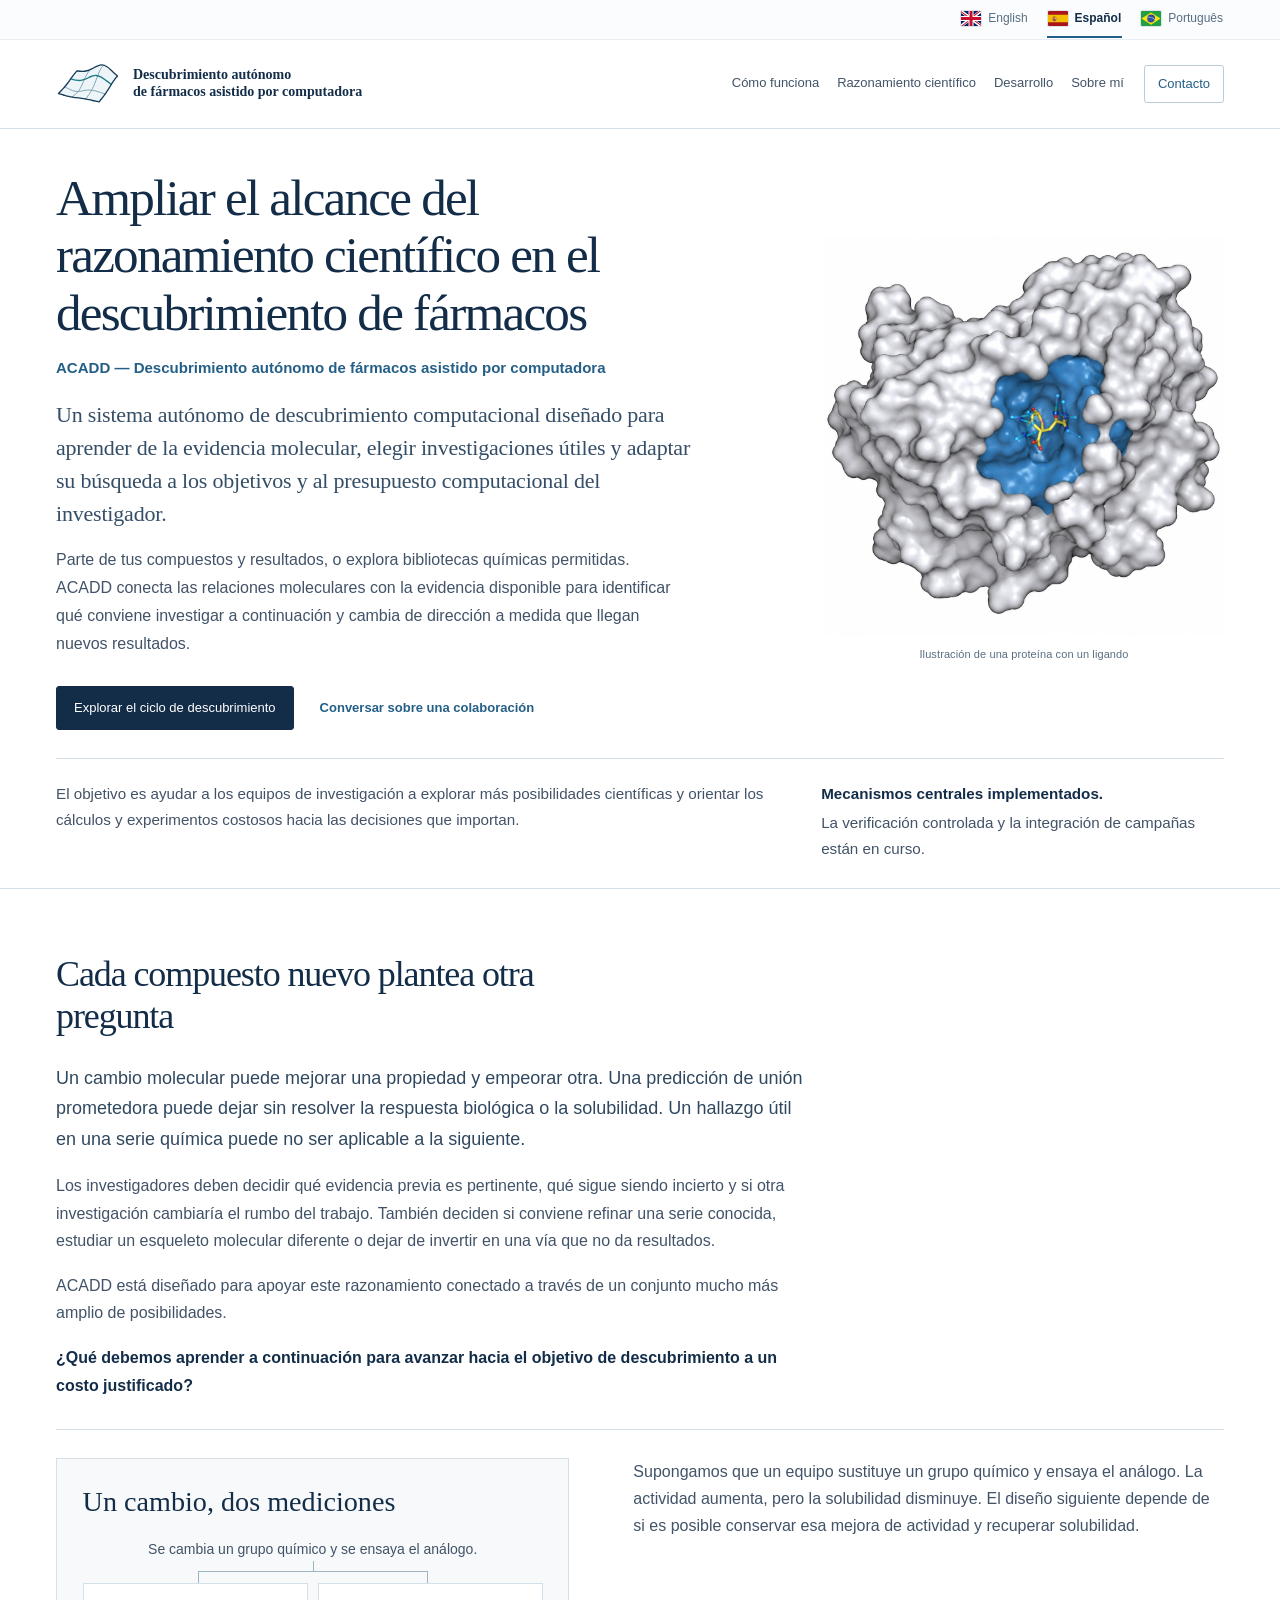
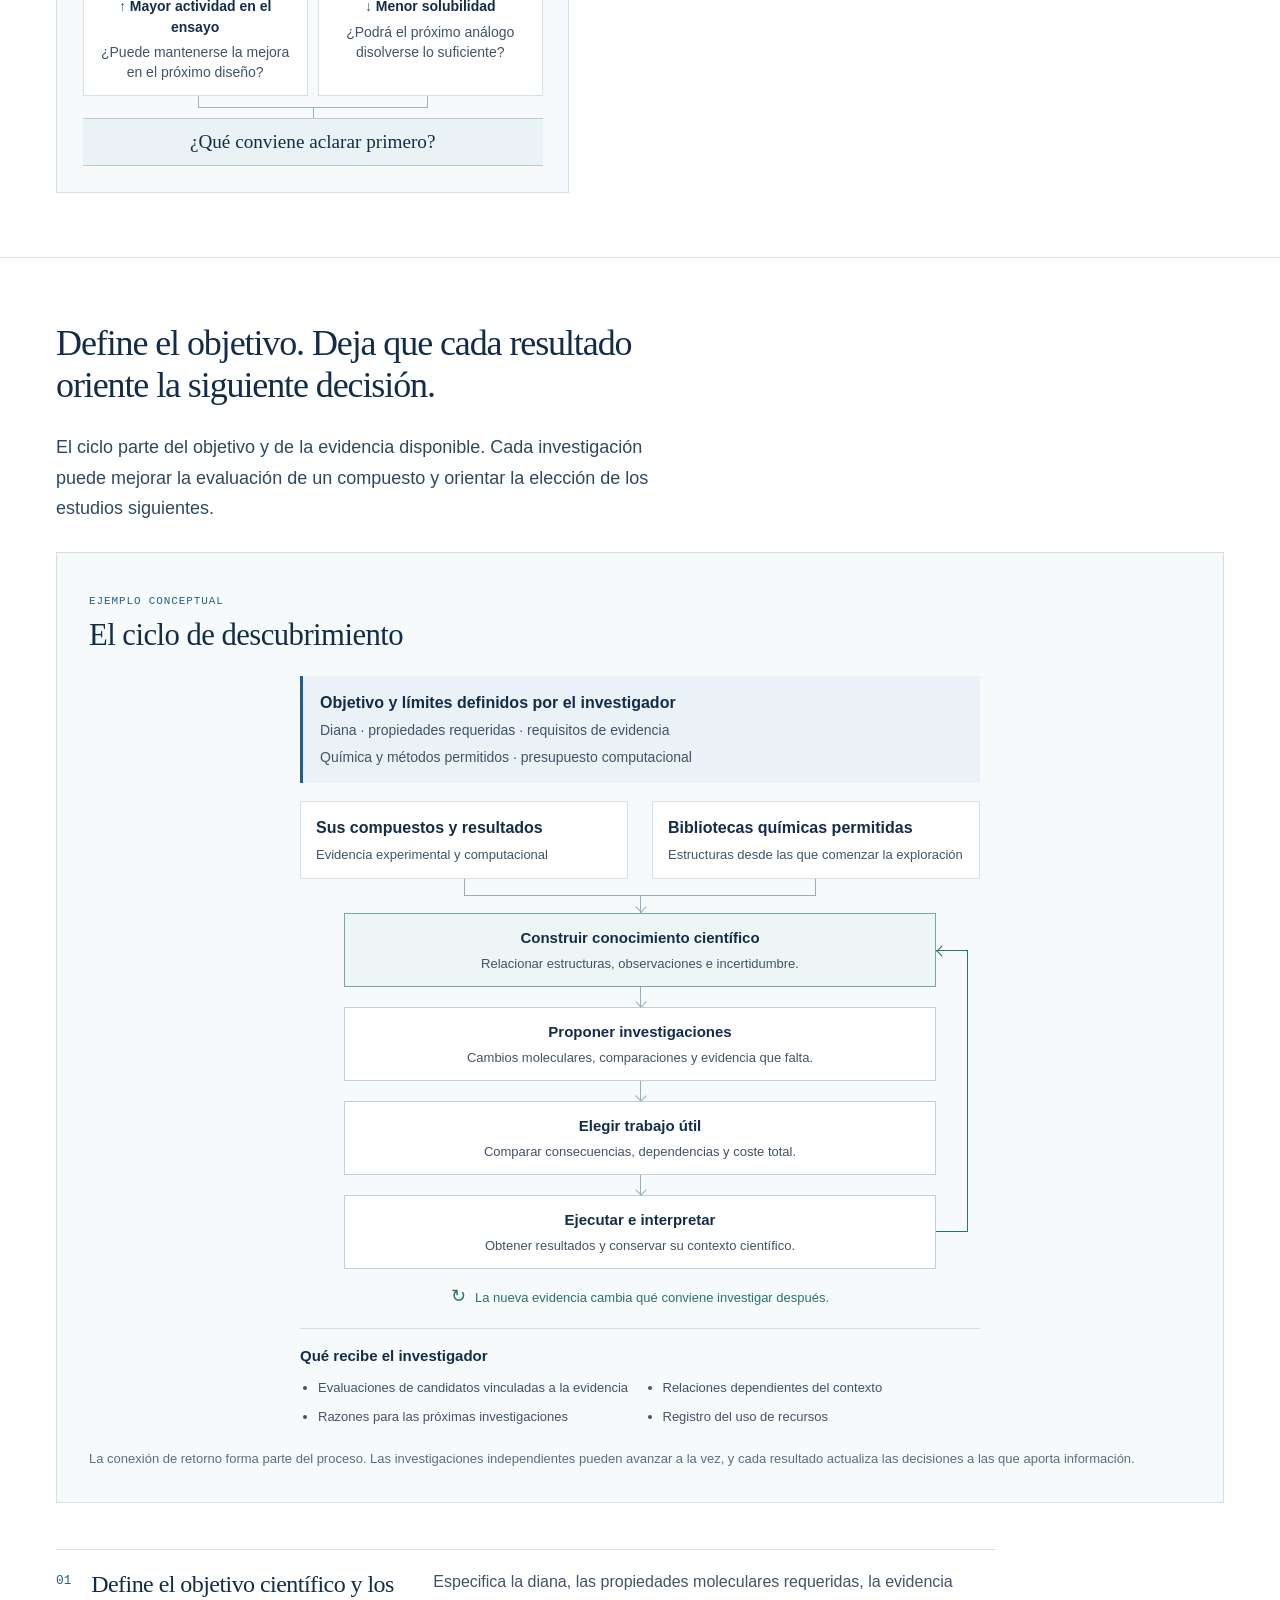
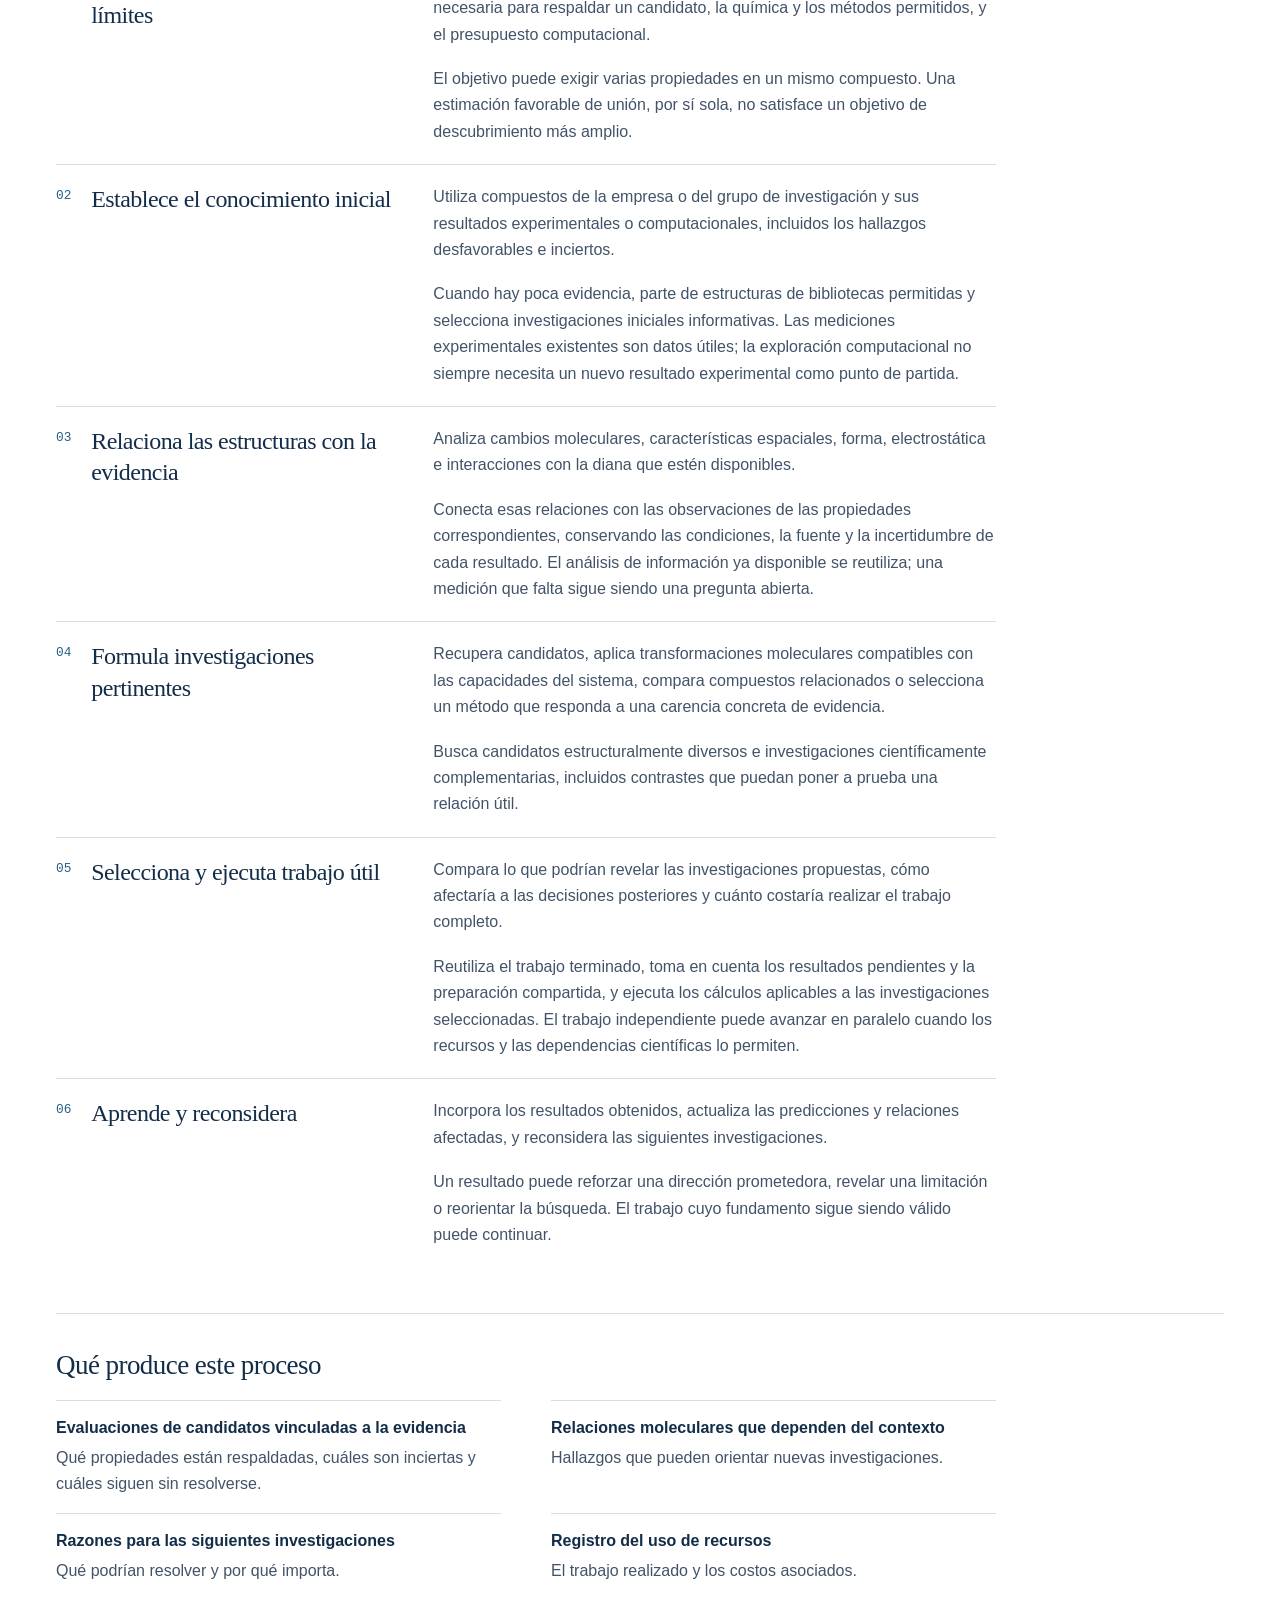
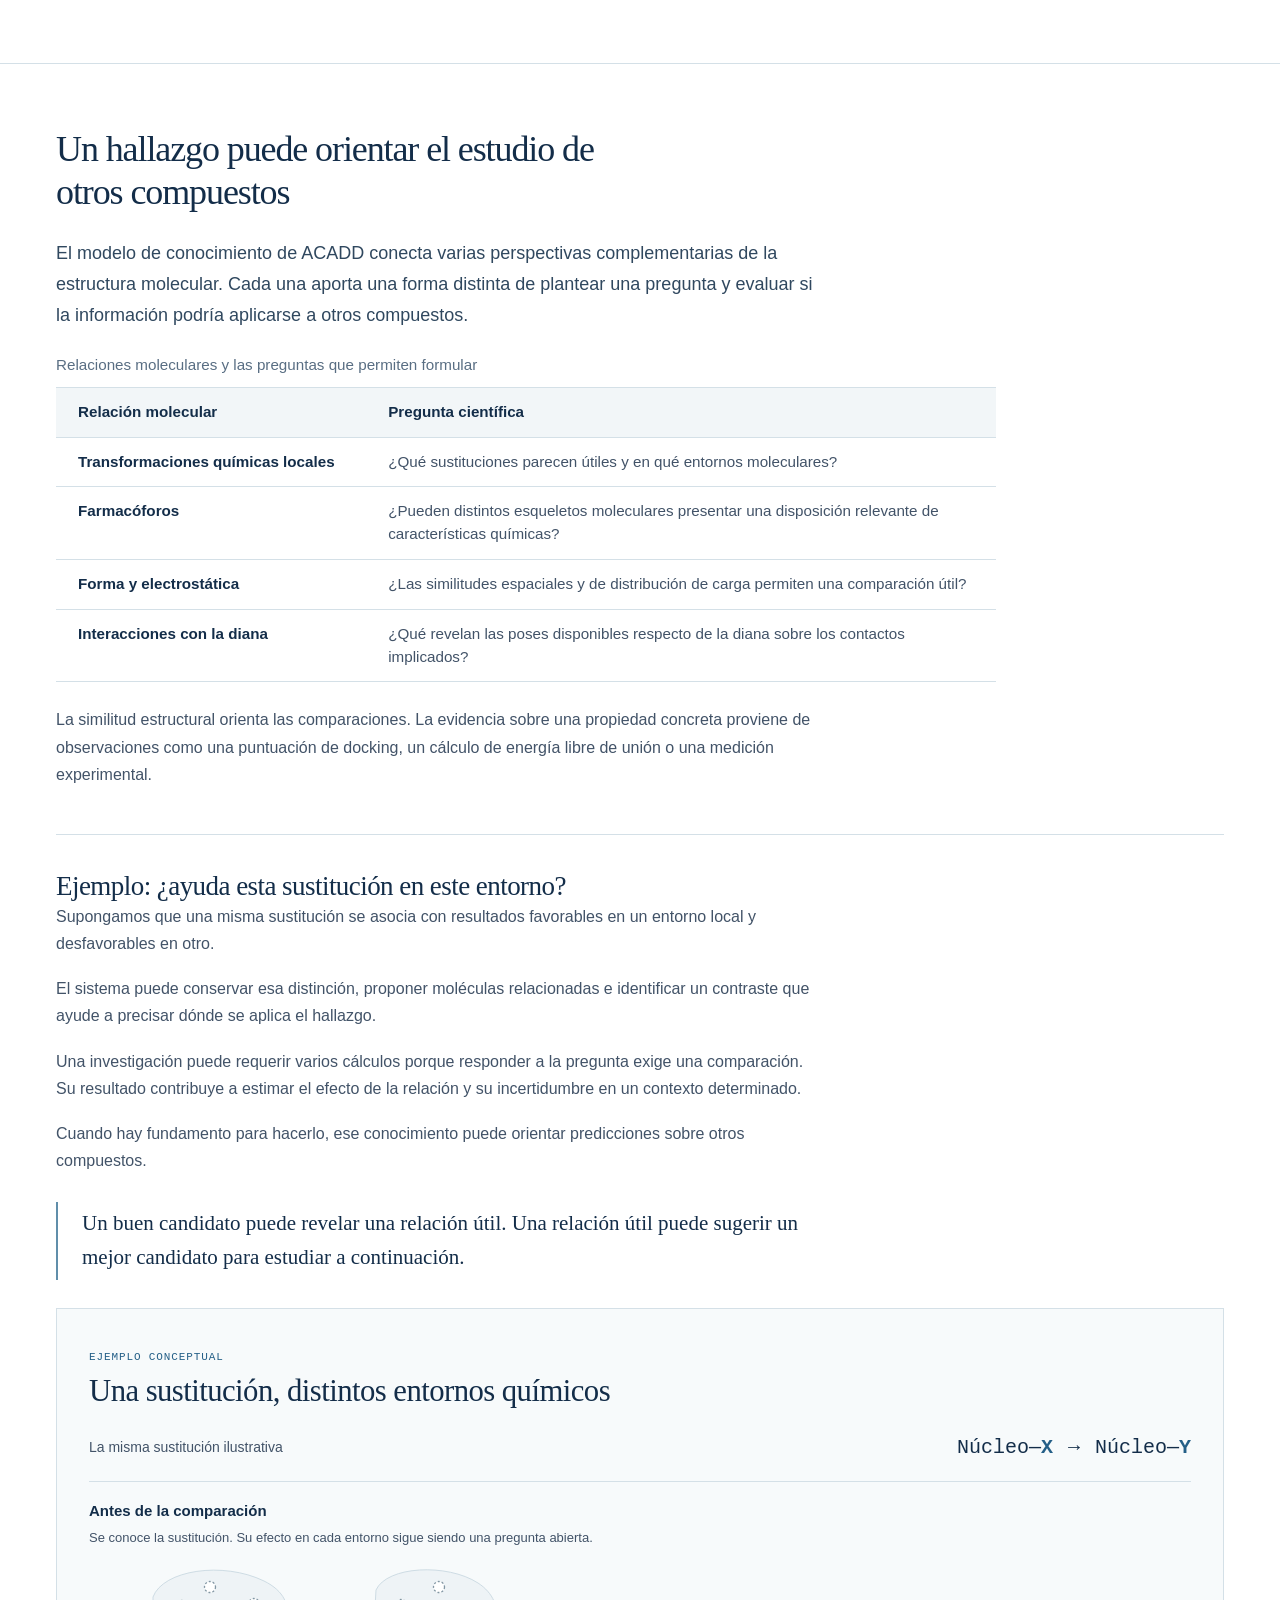
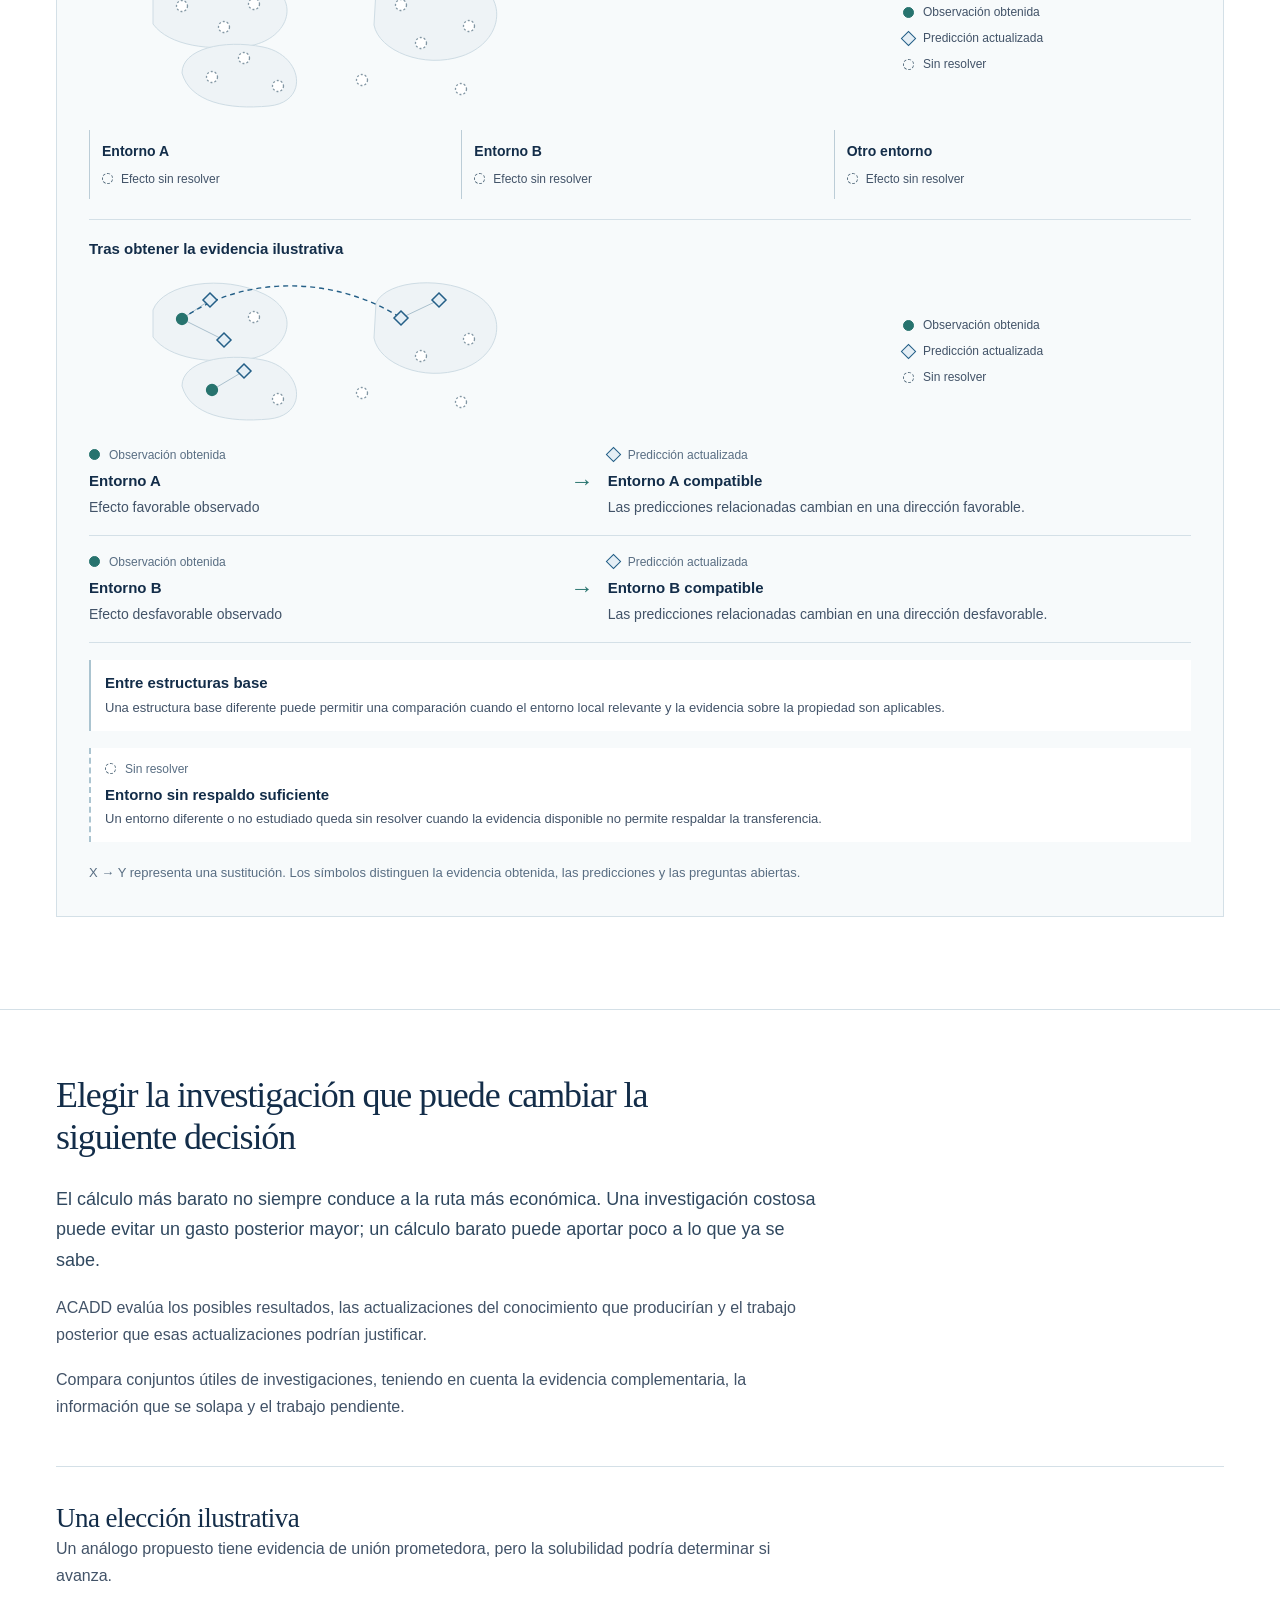
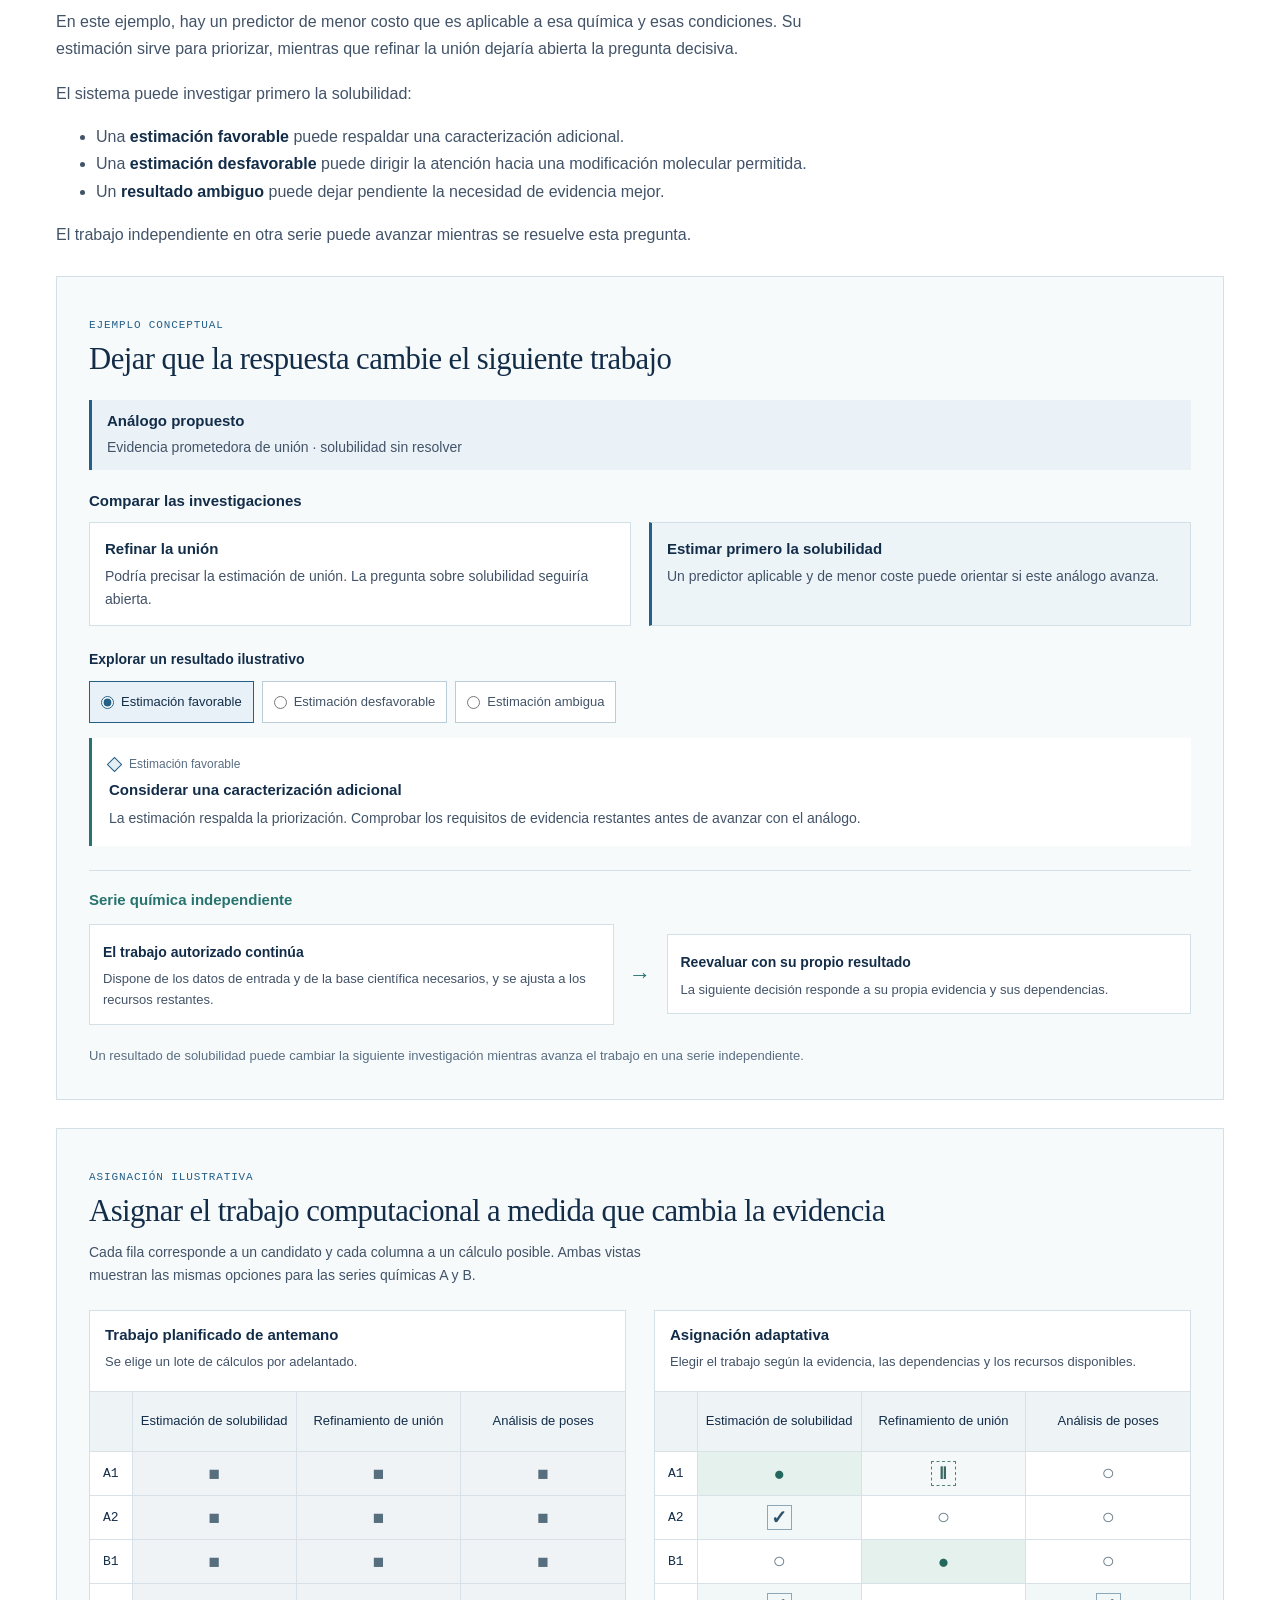
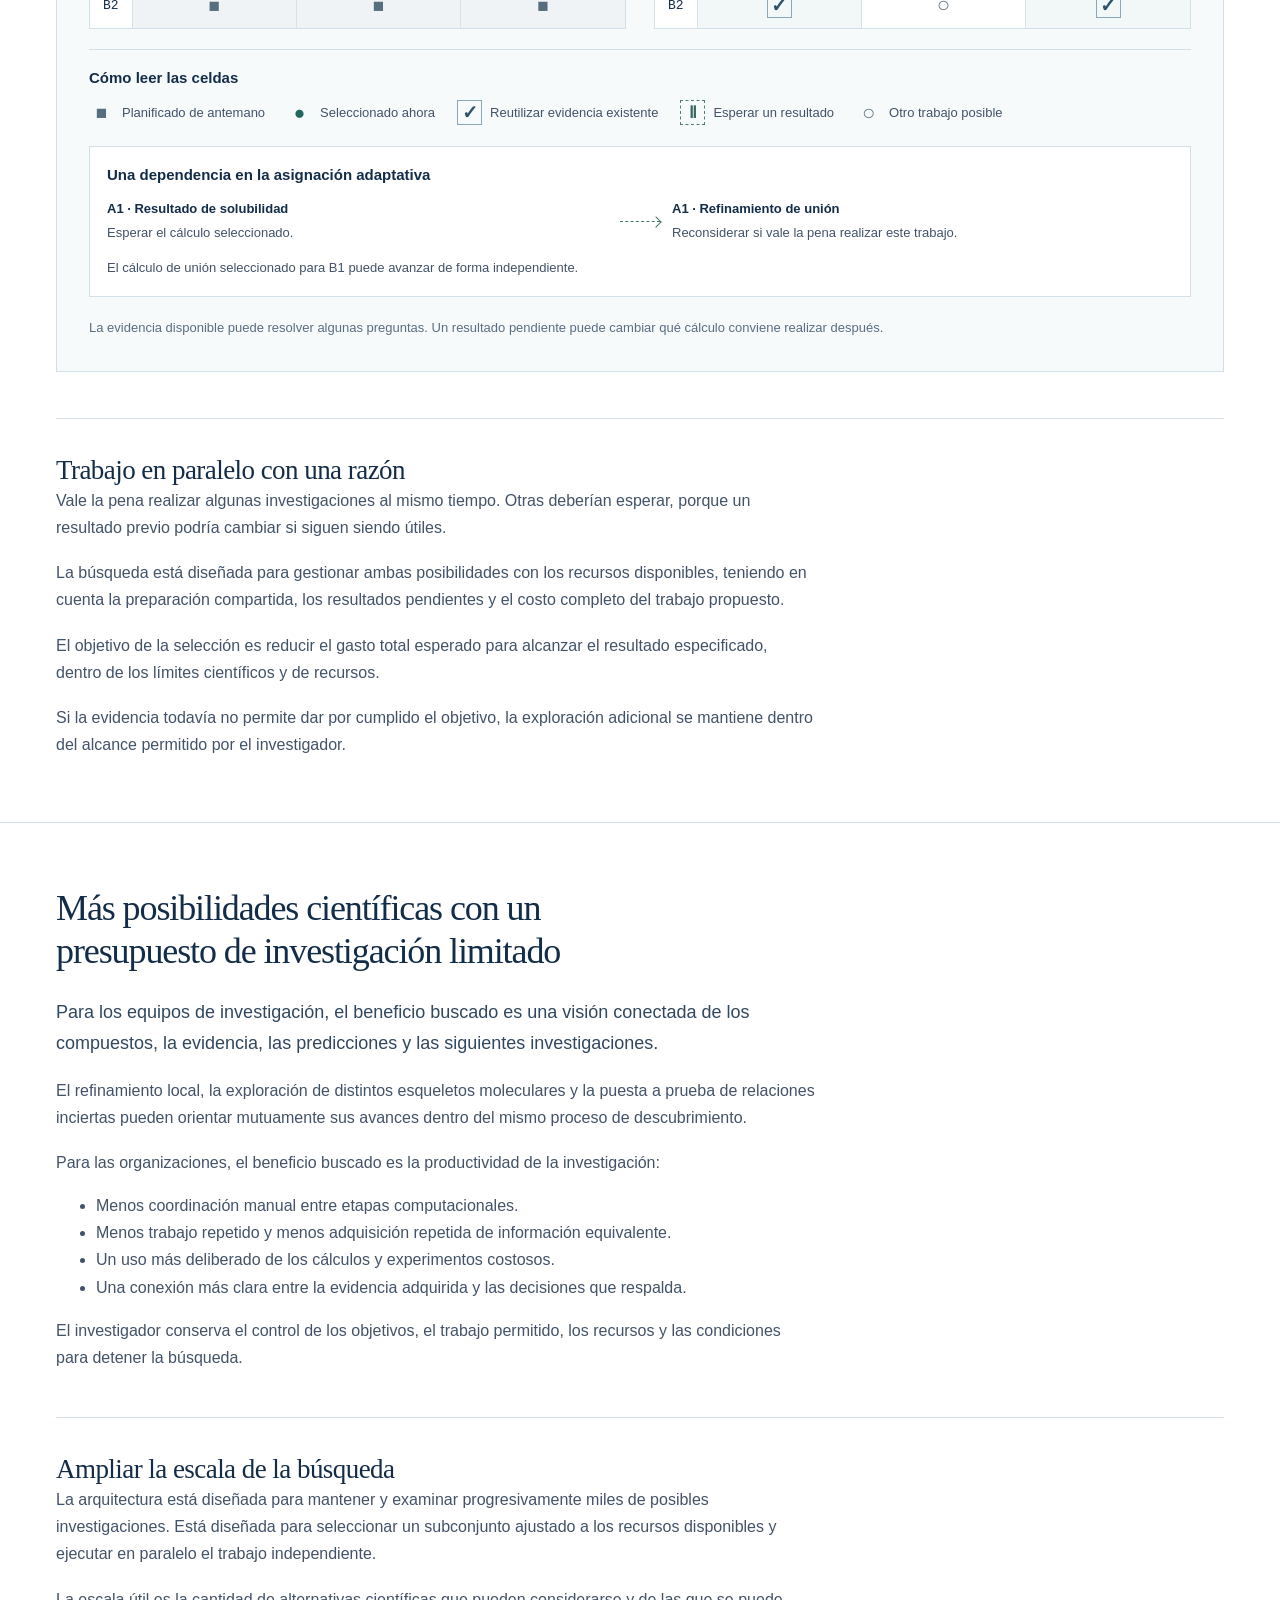
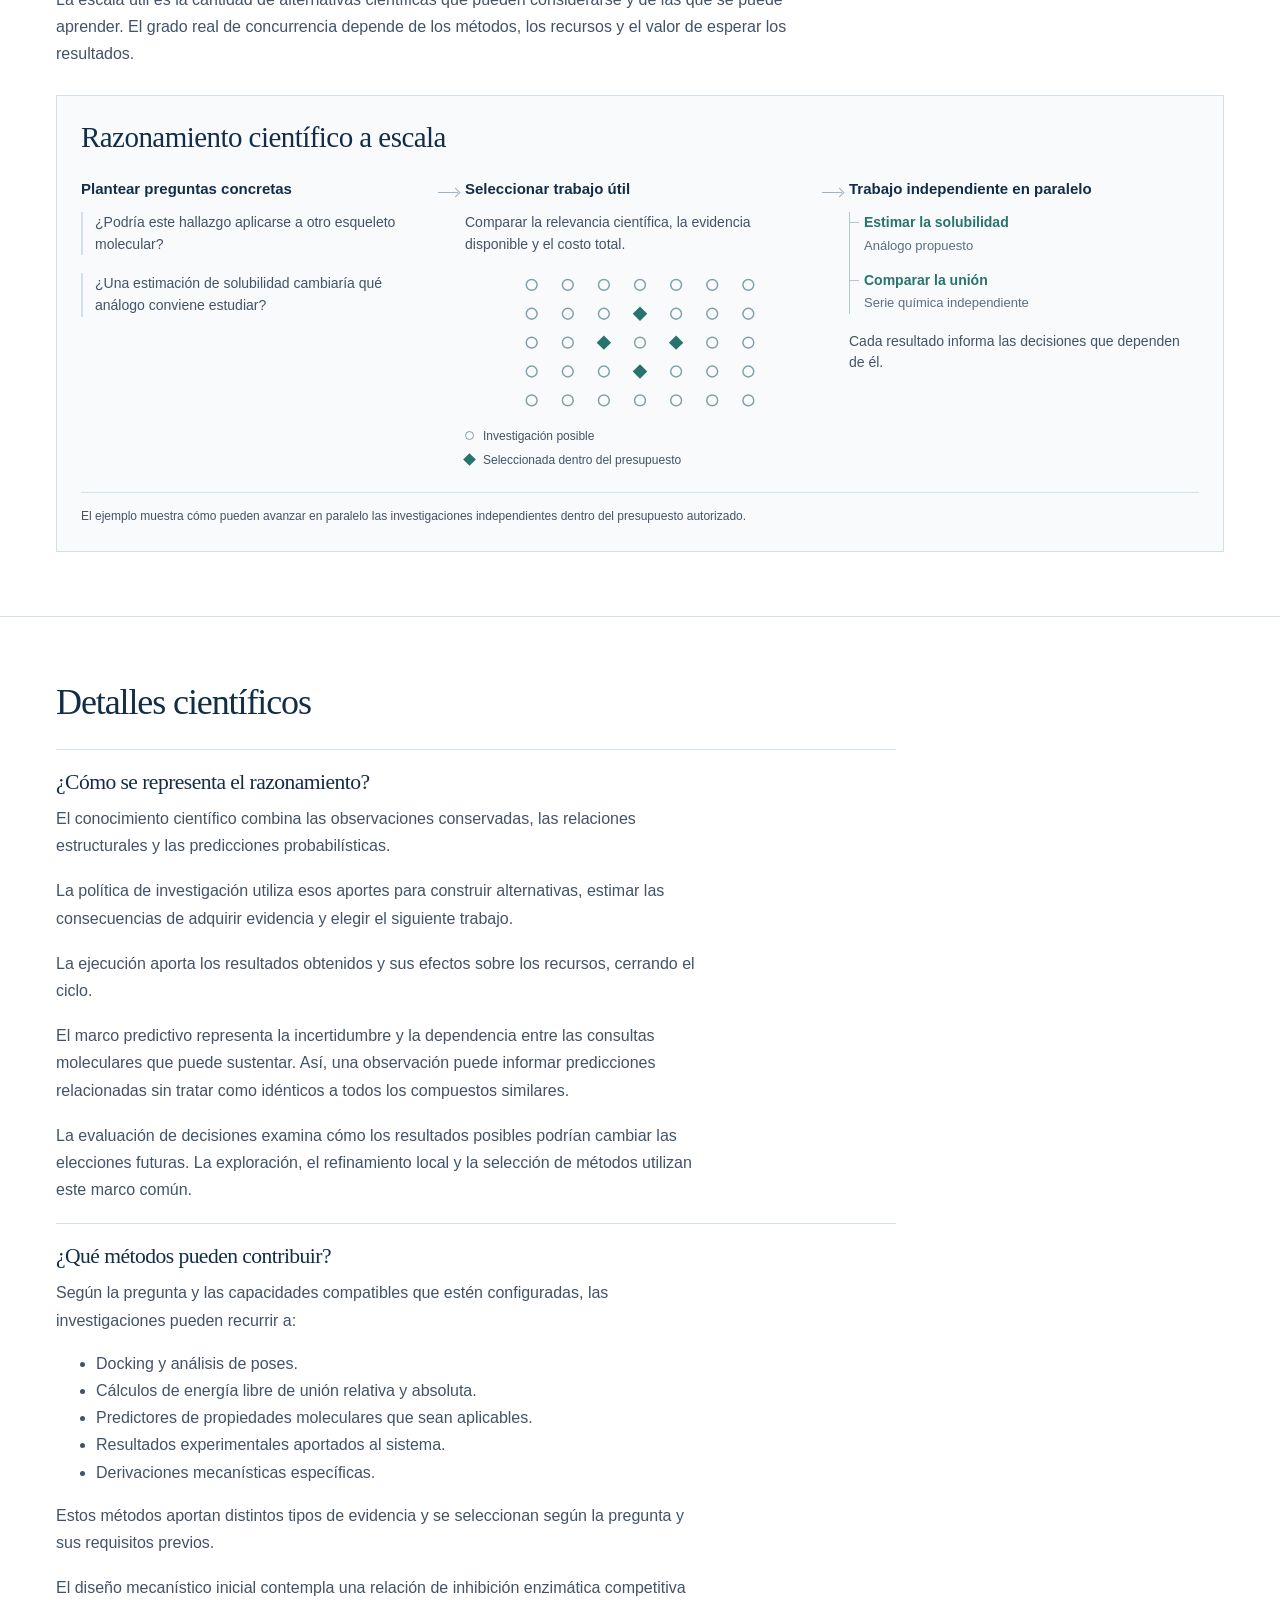
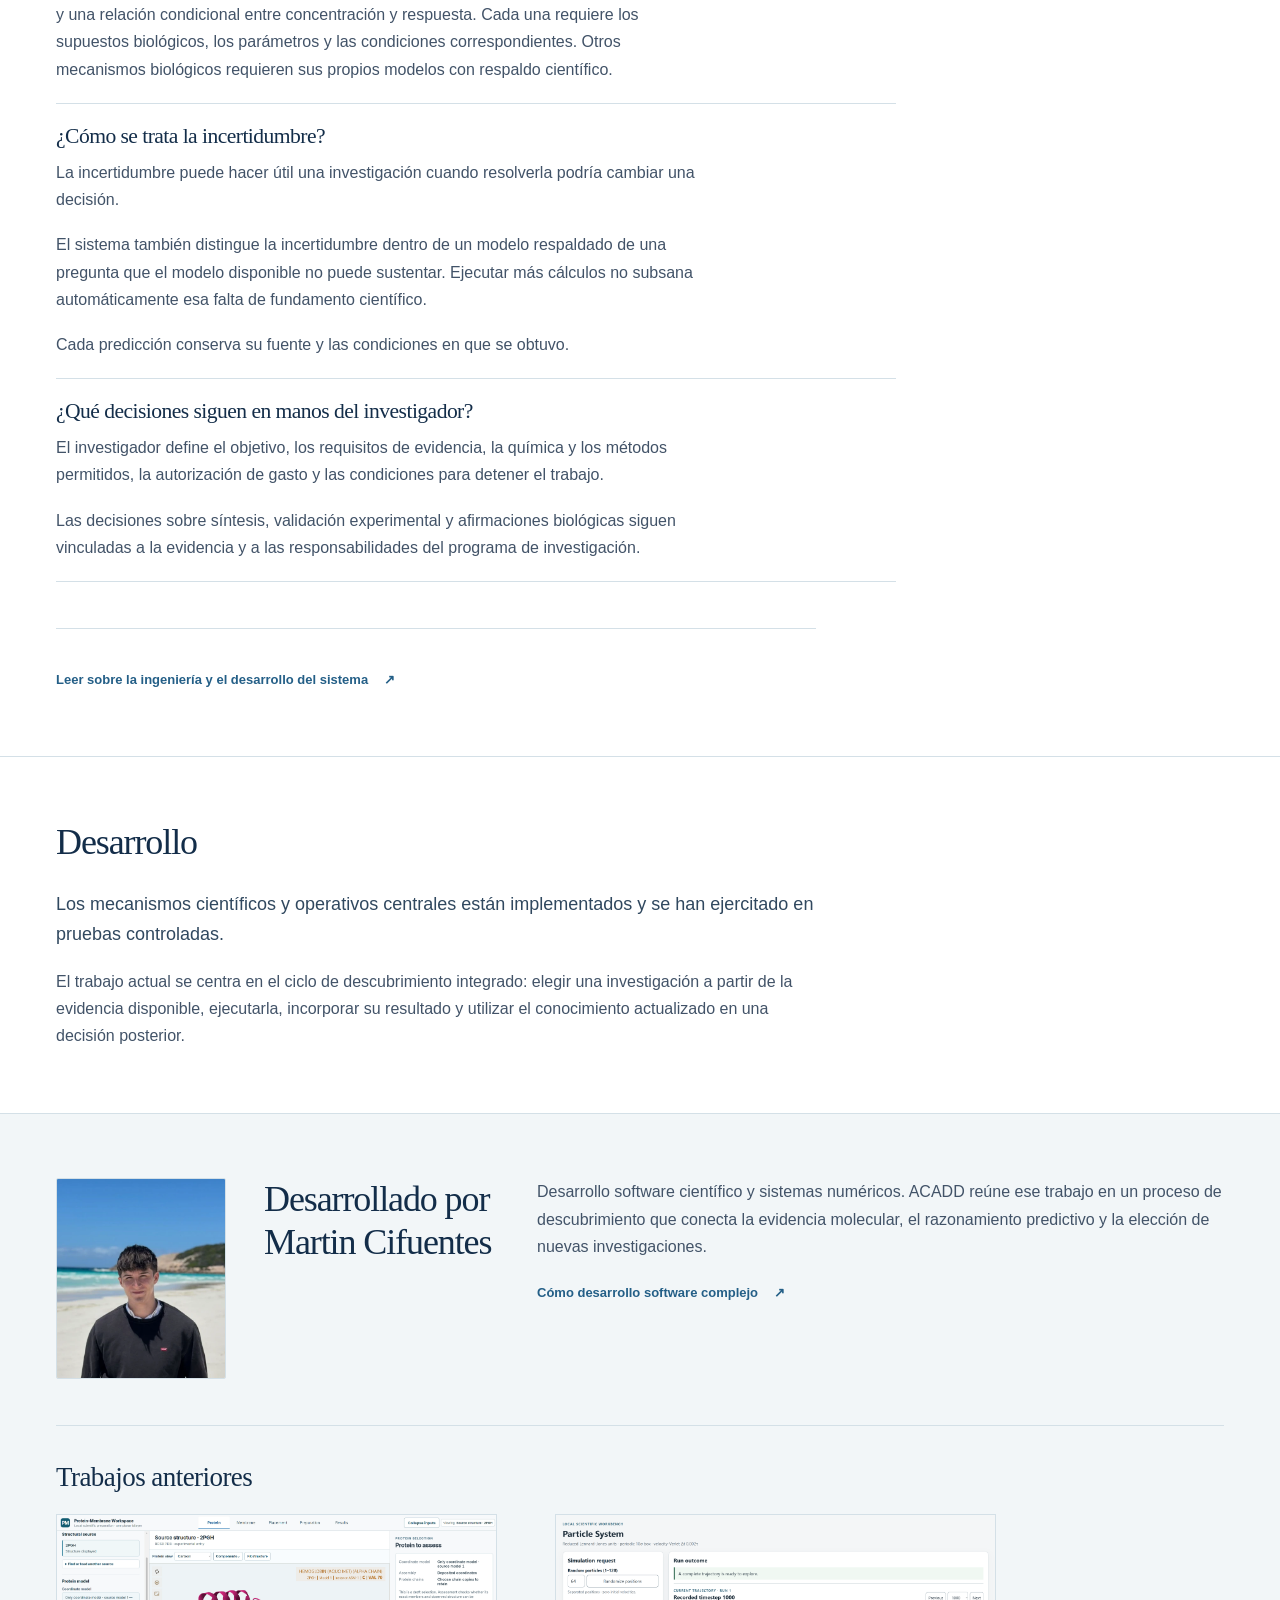
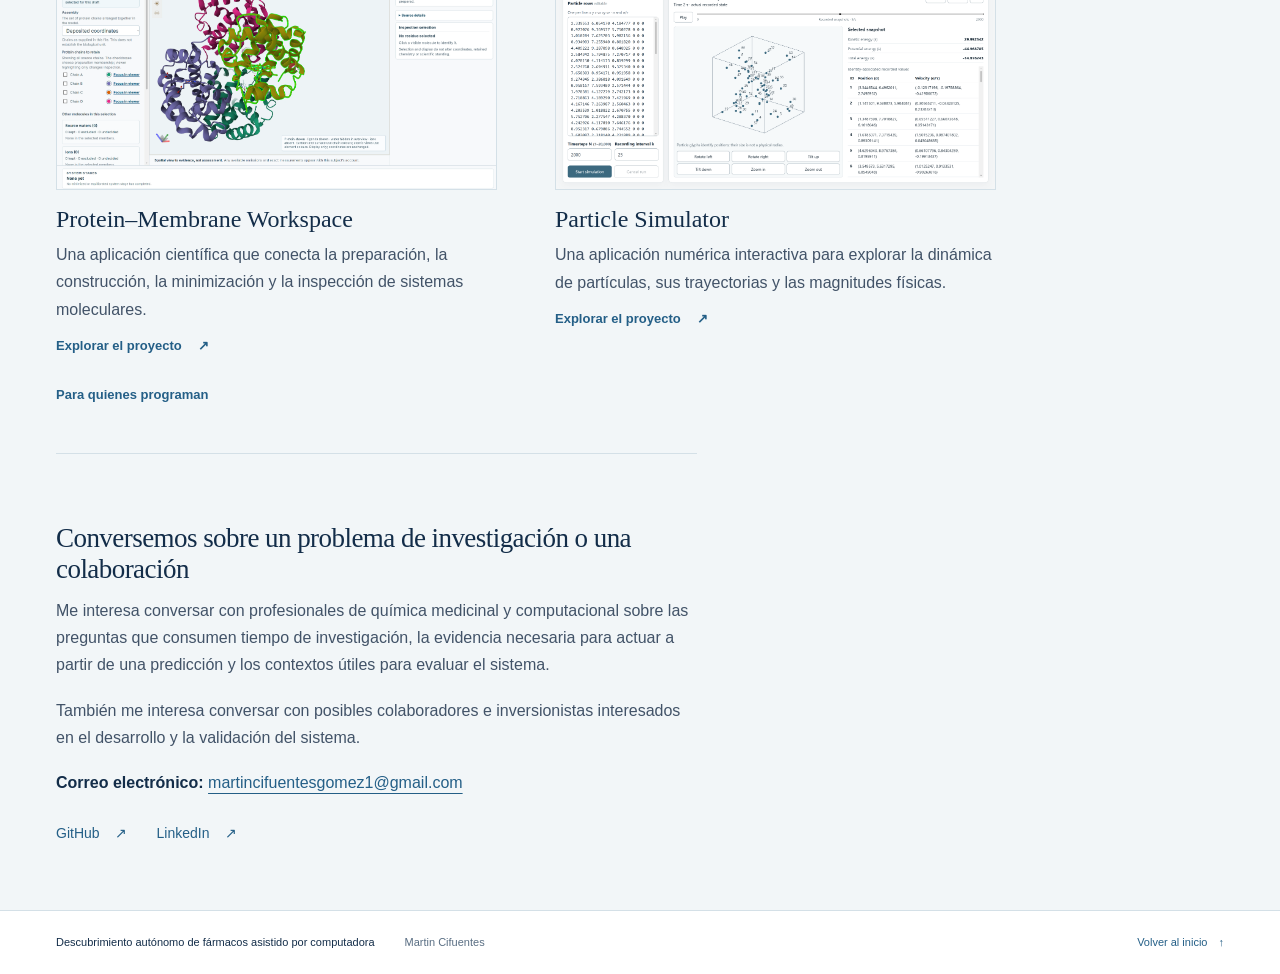
==== commit fcbebf00: "Simplify development and scientific copy Remove the benchmark and publication-plan sections, rename " ====
--- a/es/index.html
+++ b/es/index.html
@@ -58,7 +58,7 @@
         <span>Descubrimiento autónomo<br>de fármacos asistido por computadora</span>
       </a>
       <nav class="main-nav" aria-label="Navegación principal">
-        <a href="#workflow">Cómo funciona</a><a href="#explore">Razonamiento científico</a><a href="#status">Desarrollo y evidencia</a><a href="#about">Sobre mí</a>
+        <a href="#workflow">Cómo funciona</a><a href="#explore">Razonamiento científico</a><a href="#status">Desarrollo</a><a href="#about">Sobre mí</a>
       </nav>
       <a class="header-contact" href="#contact">Contacto</a>
     </div>
@@ -85,7 +85,7 @@
     </div>
       <div class="hero-context prose">
         <p>El objetivo es ayudar a los equipos de investigación a explorar más posibilidades científicas y orientar los cálculos y experimentos costosos hacia las decisiones que importan.</p>
-        <p><strong>Mecanismos centrales implementados.</strong> La verificación controlada y la integración de campañas están en curso. El desempeño científico sigue en evaluación.</p>
+        <p><strong>Mecanismos centrales implementados.</strong> La verificación controlada y la integración de campañas están en curso.</p>
       </div>
     </section>
 
@@ -172,14 +172,14 @@
             <tr><th scope="row">Interacciones con la diana</th><td>¿Qué revelan las poses disponibles respecto de la diana sobre los contactos implicados?</td></tr>
           </tbody>
         </table>
-        <div class="prose"><p>Las relaciones estructurales se distinguen de la evidencia sobre una variable de interés. Una forma similar no establece por sí misma la unión, y una puntuación de docking sigue siendo una observación computacional con su propio significado.</p></div>
+        <div class="prose"><p>La similitud estructural orienta las comparaciones. La evidencia sobre una propiedad concreta proviene de observaciones como una puntuación de docking, un cálculo de energía libre de unión o una medición experimental.</p></div>
         <section class="reading-block" aria-labelledby="context-title">
           <h3 id="context-title">Ejemplo: ¿ayuda esta sustitución en este entorno?</h3>
           <div class="prose">
             <p>Supongamos que una misma sustitución se asocia con resultados favorables en un entorno local y desfavorables en otro.</p>
             <p>El sistema puede conservar esa distinción, proponer moléculas relacionadas e identificar un contraste que ayude a precisar dónde se aplica el hallazgo.</p>
             <p>Una investigación puede requerir varios cálculos porque responder a la pregunta exige una comparación. Su resultado contribuye a estimar el efecto de la relación y su incertidumbre en un contexto determinado.</p>
-            <p>Cuando hay fundamento para hacerlo, ese conocimiento puede orientar predicciones sobre otros compuestos. Los casos no explorados o sin respaldo suficiente permanecen abiertos.</p>
+            <p>Cuando hay fundamento para hacerlo, ese conocimiento puede orientar predicciones sobre otros compuestos.</p>
             <blockquote>Un buen candidato puede revelar una relación útil. Una relación útil puede sugerir un mejor candidato para estudiar a continuación.</blockquote>
           </div>
           <figure class="ac-figure ac-relationship" aria-labelledby="relationship-example-title relationship-example-caption">
@@ -199,10 +199,10 @@
       <path class="ac-space-transfer" d="M58 45C120 0 212 2 277 44"/><circle class="ac-space-observed" cx="58" cy="45" r="5.5"/><path class="ac-space-prediction" d="M86 19l7 7-7 7-7-7Z"/><path class="ac-space-prediction" d="M100 59l7 7-7 7-7-7Z"/><circle class="ac-space-open" cx="130" cy="43" r="5.5"/><circle class="ac-space-observed" cx="88" cy="116" r="5.5"/><path class="ac-space-prediction" d="M120 90l7 7-7 7-7-7Z"/><circle class="ac-space-open" cx="154" cy="125" r="5.5"/><path class="ac-space-prediction" d="M277 37l7 7-7 7-7-7Z"/><path class="ac-space-prediction" d="M315 19l7 7-7 7-7-7Z"/><circle class="ac-space-open" cx="345" cy="65" r="5.5"/><circle class="ac-space-open" cx="297" cy="82" r="5.5"/><circle class="ac-space-open" cx="238" cy="119" r="5.5"/><circle class="ac-space-open" cx="337" cy="128" r="5.5"/>
     </svg><div class="ac-space-legend"><span><i class="ac-mark ac-mark-observed" aria-hidden="true"></i>Observación obtenida</span><span><i class="ac-mark ac-mark-prediction" aria-hidden="true"></i>Predicción actualizada</span><span><i class="ac-mark ac-mark-open" aria-hidden="true"></i>Sin resolver</span></div></div><div class="ac-relation-row"><div><span class="ac-state"><i class="ac-mark ac-mark-observed" aria-hidden="true"></i>Observación obtenida</span><h4>Entorno A</h4><p>Efecto favorable observado</p></div><span class="ac-rel-arrow" aria-hidden="true">→</span><div><span class="ac-state"><i class="ac-mark ac-mark-prediction" aria-hidden="true"></i>Predicción actualizada</span><h4>Entorno A compatible</h4><p>Las predicciones relacionadas cambian en una dirección favorable.</p></div></div>
 <div class="ac-relation-row"><div><span class="ac-state"><i class="ac-mark ac-mark-observed" aria-hidden="true"></i>Observación obtenida</span><h4>Entorno B</h4><p>Efecto desfavorable observado</p></div><span class="ac-rel-arrow" aria-hidden="true">→</span><div><span class="ac-state"><i class="ac-mark ac-mark-prediction" aria-hidden="true"></i>Predicción actualizada</span><h4>Entorno B compatible</h4><p>Las predicciones relacionadas cambian en una dirección desfavorable.</p></div></div>
-    <div class="ac-transfer-note"><h4>Entre estructuras base</h4><p>Una estructura base diferente puede permitir una comparación cuando el entorno local relevante y la evidencia sobre la propiedad son aplicables. La transferencia sigue siendo condicional.</p></div>
+    <div class="ac-transfer-note"><h4>Entre estructuras base</h4><p>Una estructura base diferente puede permitir una comparación cuando el entorno local relevante y la evidencia sobre la propiedad son aplicables.</p></div>
     <div class="ac-unresolved-note"><span class="ac-state"><i class="ac-mark ac-mark-open" aria-hidden="true"></i>Sin resolver</span><h4>Entorno sin respaldo suficiente</h4><p>Un entorno diferente o no estudiado queda sin resolver cuando la evidencia disponible no permite respaldar la transferencia.</p></div>
   </div>
-  <figcaption id="relationship-example-caption">X → Y representa una sustitución. Los símbolos distinguen evidencia obtenida, predicciones inferidas y preguntas abiertas. Todos los resultados son ilustrativos, sin implicar mediciones numéricas.</figcaption>
+  <figcaption id="relationship-example-caption">X → Y representa una sustitución. Los símbolos distinguen la evidencia obtenida, las predicciones y las preguntas abiertas.</figcaption>
 </figure>
         </section>
       </div>
@@ -242,7 +242,7 @@
 <div class="ac-outcome-panel" id="ac-outcome-2"><span class="ac-state"><i class="ac-mark ac-mark-prediction" aria-hidden="true"></i>Estimación ambigua</span><h4>Buscar mejor evidencia si es relevante</h4><p>Conservar la incertidumbre. Comparar una investigación más informativa con otros trabajos útiles.</p></div></div>
   </div>
   <div class="ac-parallel-lane"><h4>Serie química independiente</h4><div class="ac-parallel-stages"><div><strong>El trabajo autorizado continúa</strong><p>Dispone de los datos de entrada y de la base científica necesarios, y se ajusta a los recursos restantes.</p></div><span aria-hidden="true">→</span><div><strong>Reevaluar con su propio resultado</strong><p>La siguiente decisión responde a su propia evidencia y sus dependencias.</p></div></div></div>
-  <figcaption id="allocation-example-caption">Son resultados ilustrativos alternativos. La elección depende de la aplicabilidad, de la evidencia existente y pendiente, y del coste completo del trabajo. El trabajo independiente puede continuar mientras se resuelve la primera pregunta.</figcaption>
+  <figcaption id="allocation-example-caption">Un resultado de solubilidad puede cambiar la siguiente investigación mientras avanza el trabajo en una serie independiente.</figcaption>
 </figure>
           <figure class="ac-figure ac-efficiency" aria-labelledby="efficiency-figure-title" aria-describedby="efficiency-figure-caption">
   <header class="ac-figure-heading"><span class="ac-figure-label">Asignación ilustrativa</span><h3 id="efficiency-figure-title">Asignar el trabajo computacional a medida que cambia la evidencia</h3><p class="ac-eff-intro">Cada fila corresponde a un candidato y cada columna a un cálculo posible. Ambas vistas muestran las mismas opciones para las series químicas A y B.</p></header>
@@ -258,7 +258,7 @@
   </div>
   <div class="ac-eff-legend"><h4>Cómo leer las celdas</h4><ul><li><span class="ac-eff-mark ac-eff-planned" aria-hidden="true">■</span><span>Planificado de antemano</span></li><li><span class="ac-eff-mark ac-eff-selected" aria-hidden="true">●</span><span>Seleccionado ahora</span></li><li><span class="ac-eff-mark ac-eff-reused" aria-hidden="true">✓</span><span>Reutilizar evidencia existente</span></li><li><span class="ac-eff-mark ac-eff-waiting" aria-hidden="true">Ⅱ</span><span>Esperar un resultado</span></li><li><span class="ac-eff-mark ac-eff-possible" aria-hidden="true">○</span><span>Otro trabajo posible</span></li></ul></div>
   <div class="ac-eff-dependency"><h4>Una dependencia en la asignación adaptativa</h4><div class="ac-eff-dependency-path"><div><strong>A1 · Resultado de solubilidad</strong><span>Esperar el cálculo seleccionado.</span></div><span class="ac-eff-dashed-arrow" aria-hidden="true"></span><div><strong>A1 · Refinamiento de unión</strong><span>Reconsiderar si vale la pena realizar este trabajo.</span></div></div><p>El cálculo de unión seleccionado para B1 puede avanzar de forma independiente.</p></div>
-  <figcaption id="efficiency-figure-caption">Un resultado pendiente puede cambiar qué conviene hacer después, mientras que la evidencia suficiente puede reutilizarse. Las celdas ilustran decisiones de asignación, no cargas de trabajo ni ahorros medidos. Las decisiones reales dependen de la aplicabilidad científica y del costo completo del trabajo.</figcaption>
+  <figcaption id="efficiency-figure-caption">La evidencia disponible puede resolver algunas preguntas. Un resultado pendiente puede cambiar qué cálculo conviene realizar después.</figcaption>
 </figure>
         </section>
         <section class="reading-block" aria-labelledby="resource-title">
@@ -294,7 +294,6 @@
         <div class="prose">
           <p>La arquitectura está diseñada para mantener y examinar progresivamente miles de posibles investigaciones. Está diseñada para seleccionar un subconjunto ajustado a los recursos disponibles y ejecutar en paralelo el trabajo independiente.</p>
           <p>La escala útil es la cantidad de alternativas científicas que pueden considerarse y de las que se puede aprender. El grado real de concurrencia depende de los métodos, los recursos y el valor de esperar los resultados.</p>
-          <p>Estos son beneficios previstos que deben evaluarse. La capacidad de trabajo, la mejora en el descubrimiento y el ahorro de costos se comunicarán a partir de estudios medidos, en lugar de inferirse del tamaño de una biblioteca o de la cantidad de cálculos ejecutados.</p>
         </div>
 
 <figure class="ac-scale" aria-labelledby="scale-figure-title scale-figure-caption">
@@ -310,7 +309,7 @@
     <div class="ac-scale-stage ac-scale-selection">
       <h4>Seleccionar trabajo útil</h4>
       <p>Comparar la relevancia científica, la evidencia disponible y el costo total.</p>
-      <svg class="ac-scale-field" viewBox="0 0 216 124" role="img" aria-label="Conjunto de investigaciones posibles, con cuatro selecciones ilustrativas representadas mediante rombos rellenos. Las marcas son conceptuales y no representan una medición del rendimiento.">
+      <svg class="ac-scale-field" viewBox="0 0 216 124" role="img" aria-label="Investigaciones posibles y selecciones ilustrativas. Los rombos rellenos indican las investigaciones seleccionadas.">
         <circle class="ac-scale-possible" cx="18" cy="14" r="4.5"/><circle class="ac-scale-possible" cx="48" cy="14" r="4.5"/><circle class="ac-scale-possible" cx="78" cy="14" r="4.5"/><circle class="ac-scale-possible" cx="108" cy="14" r="4.5"/><circle class="ac-scale-possible" cx="138" cy="14" r="4.5"/><circle class="ac-scale-possible" cx="168" cy="14" r="4.5"/><circle class="ac-scale-possible" cx="198" cy="14" r="4.5"/><circle class="ac-scale-possible" cx="18" cy="38" r="4.5"/><circle class="ac-scale-possible" cx="48" cy="38" r="4.5"/><circle class="ac-scale-possible" cx="78" cy="38" r="4.5"/><path class="ac-scale-selected" d="M108 32 l6 6-6 6-6-6Z"/><circle class="ac-scale-possible" cx="138" cy="38" r="4.5"/><circle class="ac-scale-possible" cx="168" cy="38" r="4.5"/><circle class="ac-scale-possible" cx="198" cy="38" r="4.5"/><circle class="ac-scale-possible" cx="18" cy="62" r="4.5"/><circle class="ac-scale-possible" cx="48" cy="62" r="4.5"/><path class="ac-scale-selected" d="M78 56 l6 6-6 6-6-6Z"/><circle class="ac-scale-possible" cx="108" cy="62" r="4.5"/><path class="ac-scale-selected" d="M138 56 l6 6-6 6-6-6Z"/><circle class="ac-scale-possible" cx="168" cy="62" r="4.5"/><circle class="ac-scale-possible" cx="198" cy="62" r="4.5"/><circle class="ac-scale-possible" cx="18" cy="86" r="4.5"/><circle class="ac-scale-possible" cx="48" cy="86" r="4.5"/><circle class="ac-scale-possible" cx="78" cy="86" r="4.5"/><path class="ac-scale-selected" d="M108 80 l6 6-6 6-6-6Z"/><circle class="ac-scale-possible" cx="138" cy="86" r="4.5"/><circle class="ac-scale-possible" cx="168" cy="86" r="4.5"/><circle class="ac-scale-possible" cx="198" cy="86" r="4.5"/><circle class="ac-scale-possible" cx="18" cy="110" r="4.5"/><circle class="ac-scale-possible" cx="48" cy="110" r="4.5"/><circle class="ac-scale-possible" cx="78" cy="110" r="4.5"/><circle class="ac-scale-possible" cx="108" cy="110" r="4.5"/><circle class="ac-scale-possible" cx="138" cy="110" r="4.5"/><circle class="ac-scale-possible" cx="168" cy="110" r="4.5"/><circle class="ac-scale-possible" cx="198" cy="110" r="4.5"/>
       </svg>
       <ul class="ac-scale-legend">
@@ -327,7 +326,7 @@
       <p>Cada resultado informa las decisiones que dependen de él.</p>
     </div>
   </div>
-  <figcaption id="scale-figure-caption">Ilustración conceptual. El subconjunto seleccionado está limitado por el presupuesto autorizado. Las investigaciones independientes pueden ejecutarse en paralelo cuando disponen de los datos de entrada, los métodos y los recursos de ejecución necesarios.</figcaption>
+  <figcaption id="scale-figure-caption">El ejemplo muestra cómo pueden avanzar en paralelo las investigaciones independientes dentro del presupuesto autorizado.</figcaption>
 </figure>
 
       </section>
@@ -356,12 +355,12 @@
         <section id="uncertainty"><h3>¿Cómo se trata la incertidumbre?</h3><div class="prose">
           <p>La incertidumbre puede hacer útil una investigación cuando resolverla podría cambiar una decisión.</p>
           <p>El sistema también distingue la incertidumbre dentro de un modelo respaldado de una pregunta que el modelo disponible no puede sustentar. Ejecutar más cálculos no subsana automáticamente esa falta de fundamento científico.</p>
-          <p>Las predicciones conservan su fuente, sus condiciones y sus limitaciones para que las decisiones posteriores puedan utilizarlas de manera adecuada.</p>
+          <p>Cada predicción conserva su fuente y las condiciones en que se obtuvo.</p>
         </div></section>
         <section id="researcher-control">
         <span class="section-anchor" id="mechanism-execution" aria-hidden="true"></span><h3 id="control-title">¿Qué decisiones siguen en manos del investigador?</h3><div class="prose">
           <p>El investigador define el objetivo, los requisitos de evidencia, la química y los métodos permitidos, la autorización de gasto y las condiciones para detener el trabajo.</p>
-          <p>Los resultados computacionales conservan su alcance real. Las decisiones sobre síntesis, validación experimental y afirmaciones biológicas siguen vinculadas a la evidencia y a las responsabilidades del programa de investigación.</p>
+          <p>Las decisiones sobre síntesis, validación experimental y afirmaciones biológicas siguen vinculadas a la evidencia y a las responsabilidades del programa de investigación.</p>
         </div></section>
       </div>
       <p class="prose reading-block"><a class="text-link" href="../engineering/es/#programmers">Leer sobre la ingeniería y el desarrollo del sistema <span aria-hidden="true">↗</span></a></p>
@@ -369,33 +368,13 @@
   </section>
 
   <section class="section" id="status" aria-labelledby="status-title">
-    <div class="container">
-      <div class="section-heading"><div><h2 id="status-title">Comprobar si el aprendizaje mejora la navegación científica</h2></div></div>
+        <span class="section-anchor" id="evidence" aria-hidden="true"></span><span class="section-anchor" id="evidence-title" aria-hidden="true"></span>
+    <div class="container">
+      <div class="section-heading"><h2 id="status-title">Desarrollo</h2></div>
       <div class="prose">
         <p class="lead">Los mecanismos científicos y operativos centrales están implementados y se han ejercitado en pruebas controladas.</p>
         <p>El trabajo actual se centra en el ciclo de descubrimiento integrado: elegir una investigación a partir de la evidencia disponible, ejecutarla, incorporar su resultado y utilizar el conocimiento actualizado en una decisión posterior.</p>
       </div>
-      <section class="reading-block" id="evidence" aria-labelledby="evidence-title">
-        <h3 id="evidence-title">La primera evaluación de navegación científica</h3>
-        <div class="prose">
-          <p>La primera evaluación de navegación científica está diseñada para examinar este comportamiento en un entorno químico sintético construido sobre estructuras moleculares reales.</p>
-          <p>Unas reglas de respuesta ocultas generan las variables de interés. El sistema de descubrimiento debe aprender de las observaciones que adquiere; las moléculas generadas pueden evaluarse bajo demanda, más allá del conjunto inicial.</p>
-          <p>El estudio pregunta si el sistema:</p>
-          <ul>
-            <li><strong>Adquiere información útil</strong> sobre el espacio químico.</li>
-            <li><strong>Utiliza esa información</strong> para tomar decisiones con consecuencias.</li>
-            <li><strong>Cambia el trabajo posterior</strong> cuando la evidencia respalda otra dirección.</li>
-            <li><strong>Hace avanzar candidatos respaldados o el conocimiento científico.</strong></li>
-            <li><strong>Utiliza sus recursos computacionales y de investigación de manera útil.</strong></li>
-          </ul>
-          <p>El primer hito es una demostración, con alcance definido, de navegación científica productiva.</p>
-          <p>Los estudios posteriores podrán evaluar la fiabilidad en un ámbito más amplio, la eficiencia cuantitativa y la aplicabilidad a problemas de investigación reales. Los resultados de un entorno sintético conservan ese alcance; no establecen eficacia biológica experimental.</p>
-        </div>
-      </section>
-      <section class="reading-block">
-        <h3>Evidencia que se publicará</h3>
-        <div class="prose"><p>El informe de evaluación incluirá las condiciones del estudio, los métodos y recursos disponibles, el historial de investigaciones realizadas, los pronósticos y las observaciones obtenidas, los cambios relevantes en las decisiones, el avance de los candidatos, los costos y las limitaciones.</p></div>
-      </section>
     </div>
   </section>
 
